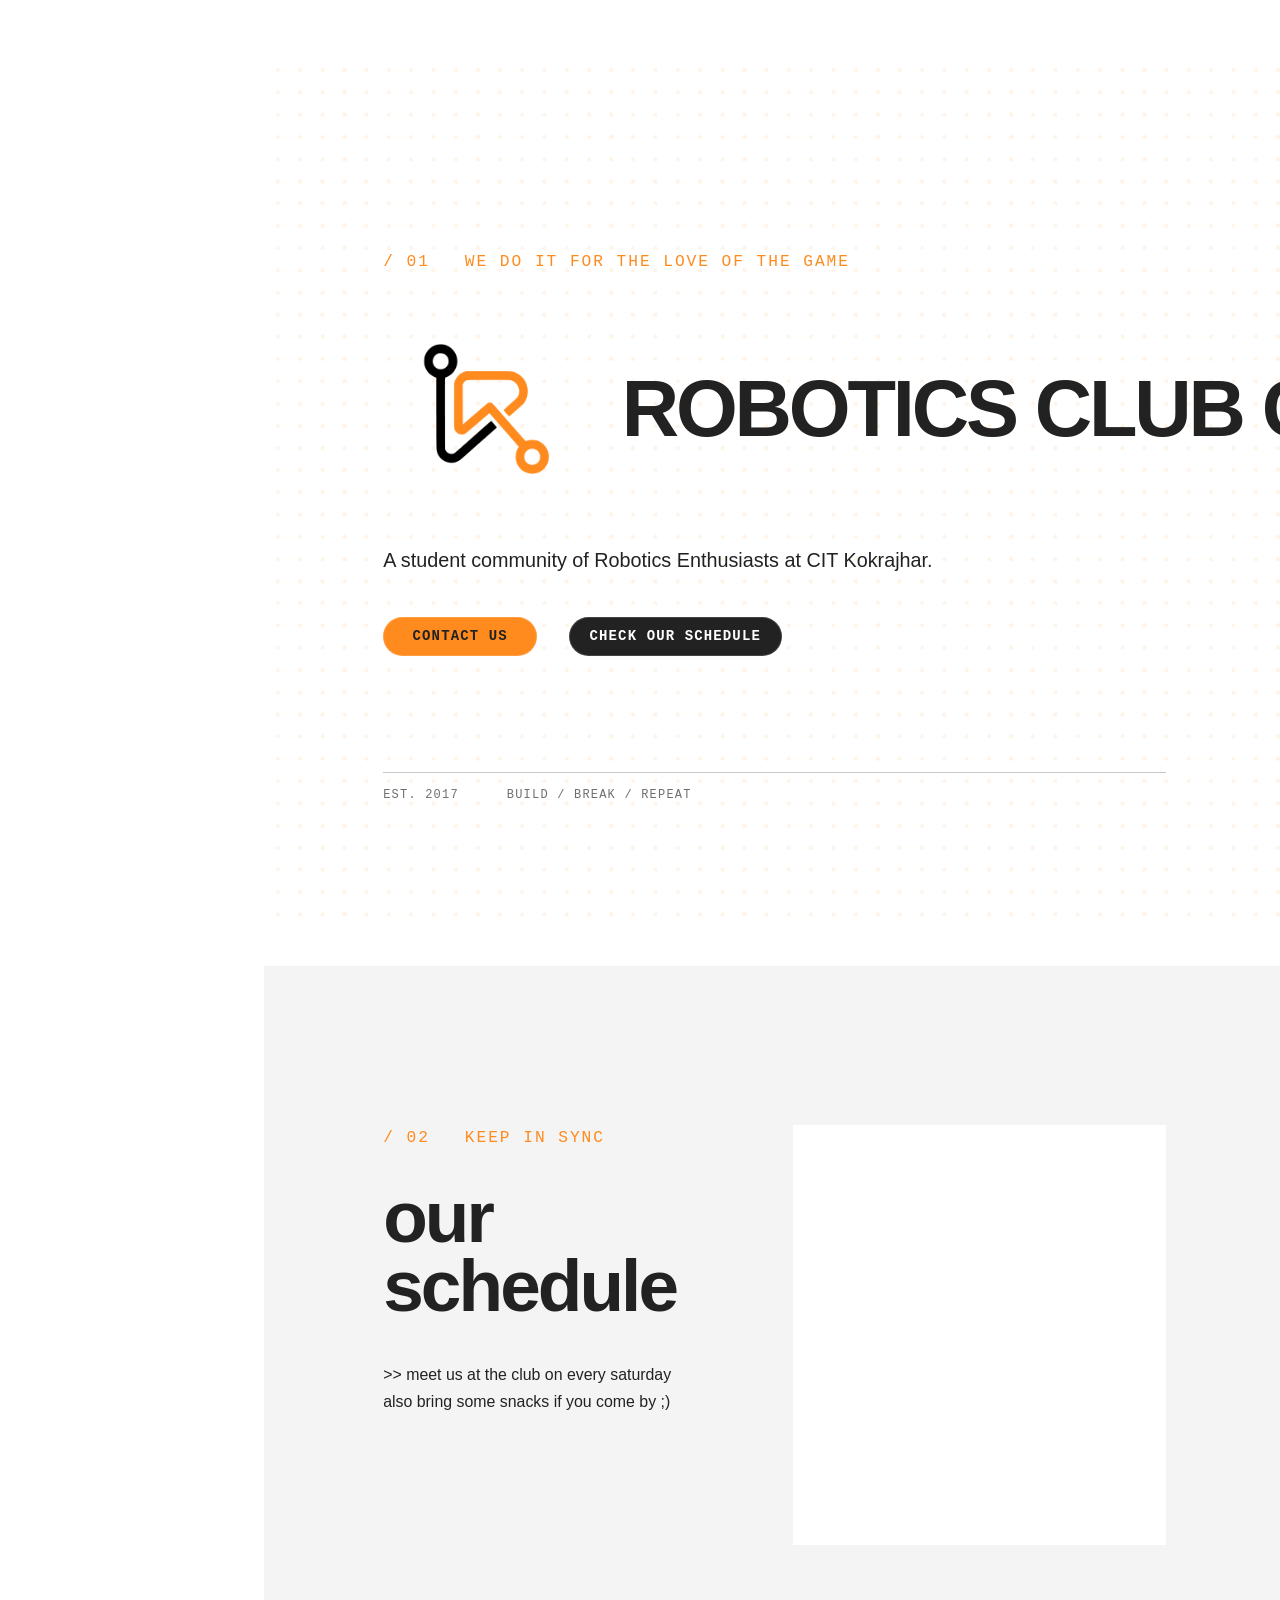
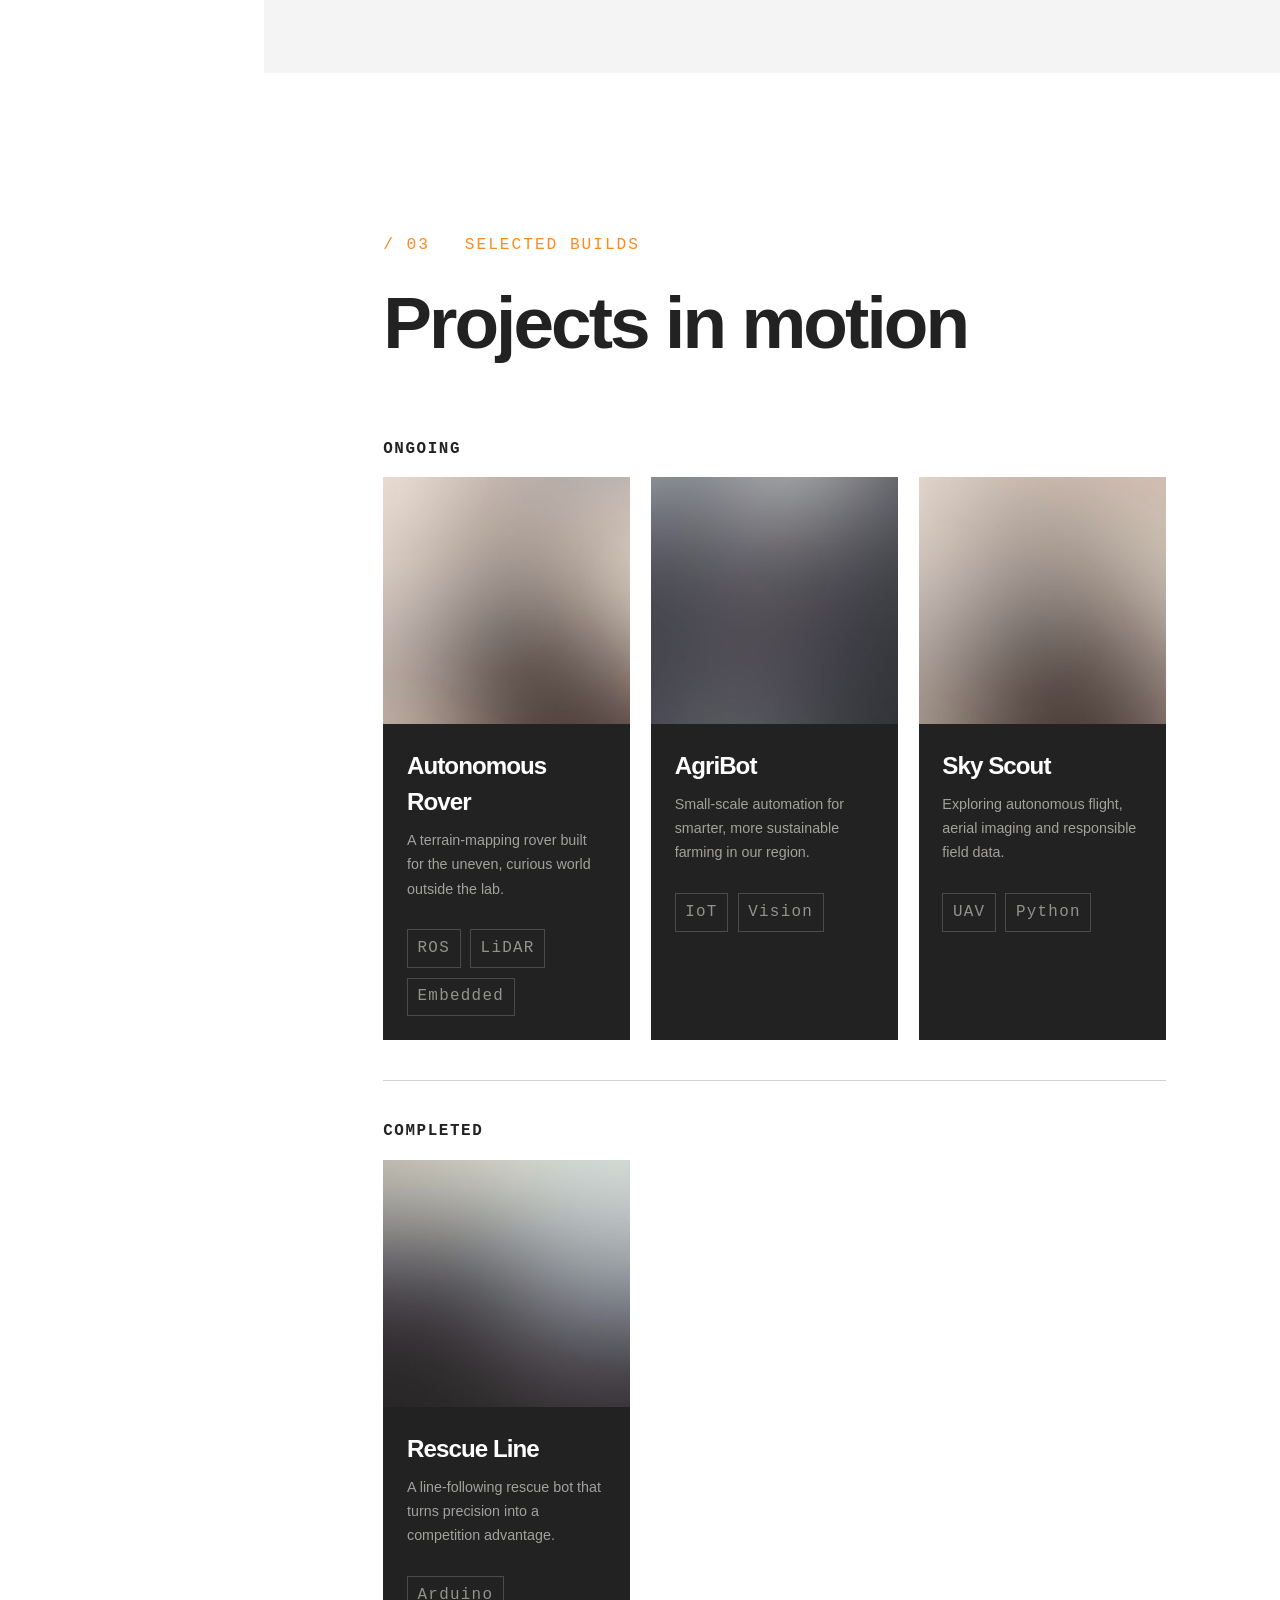
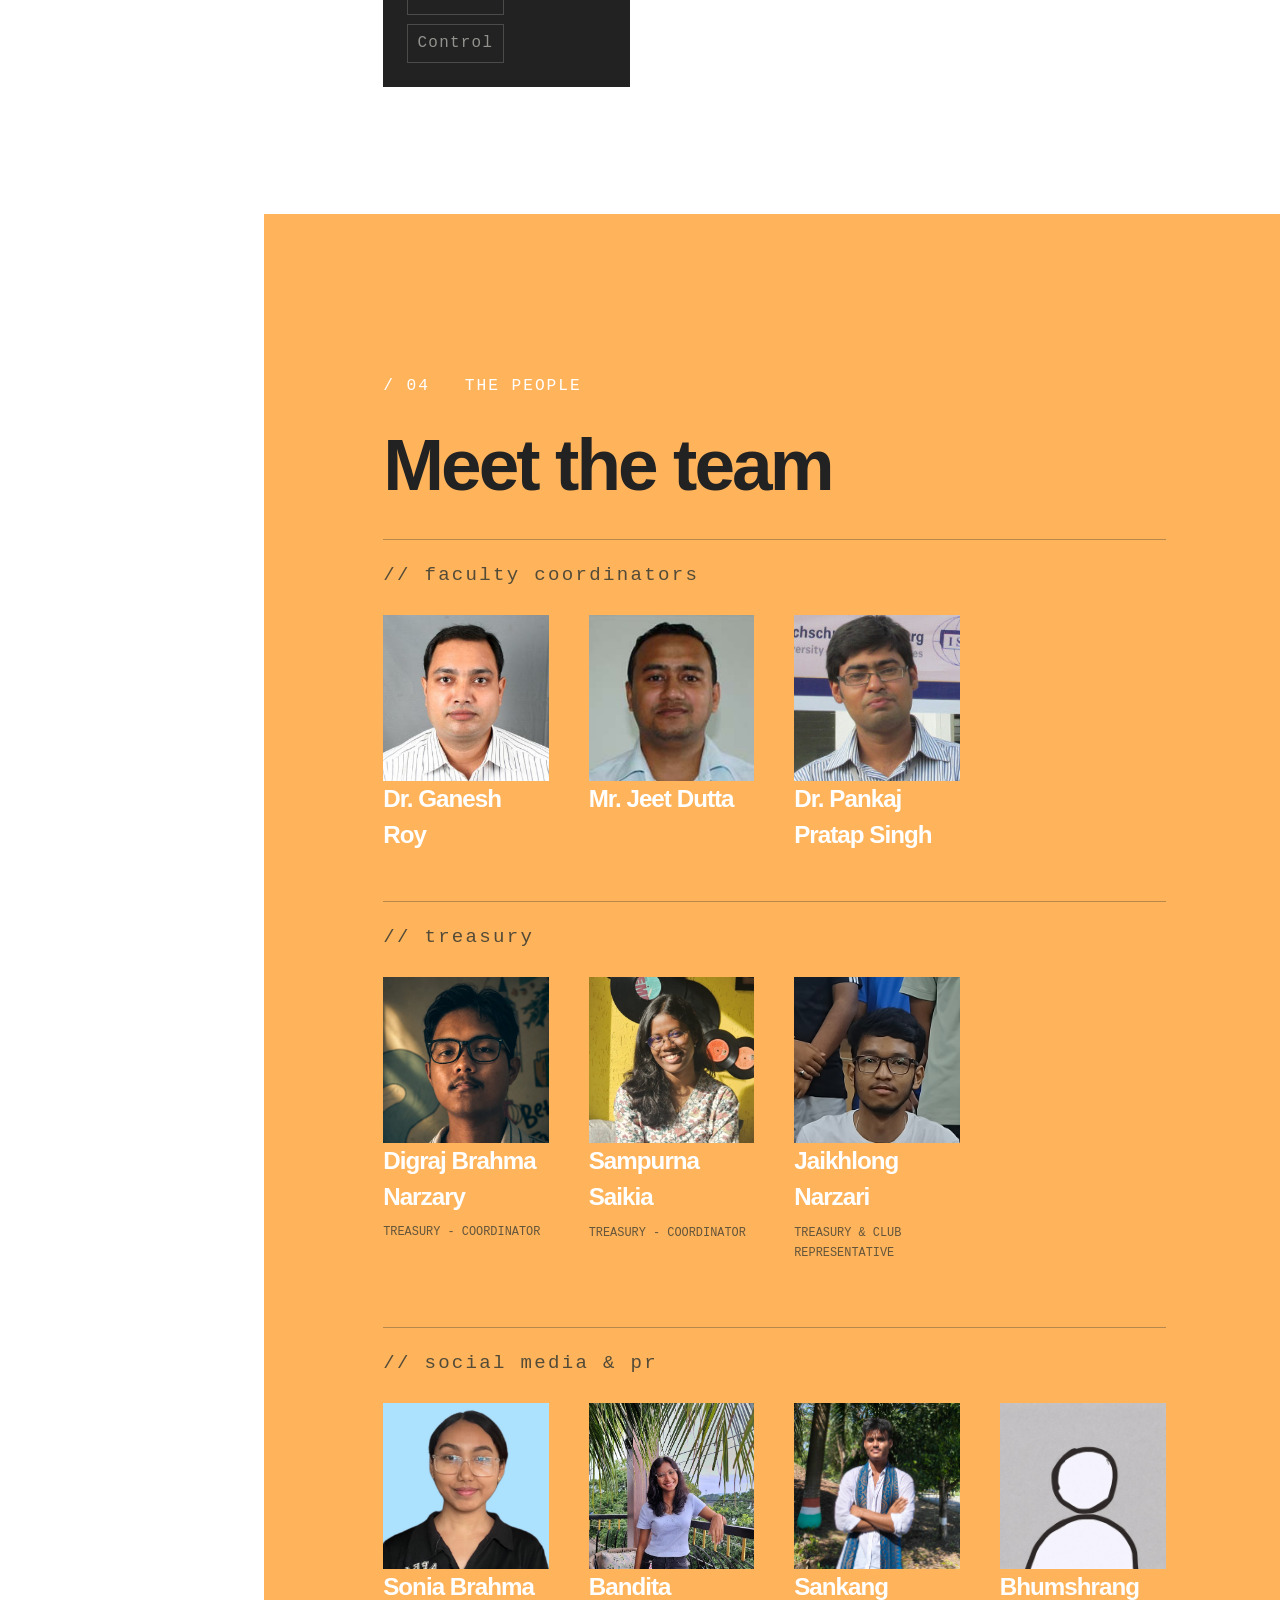
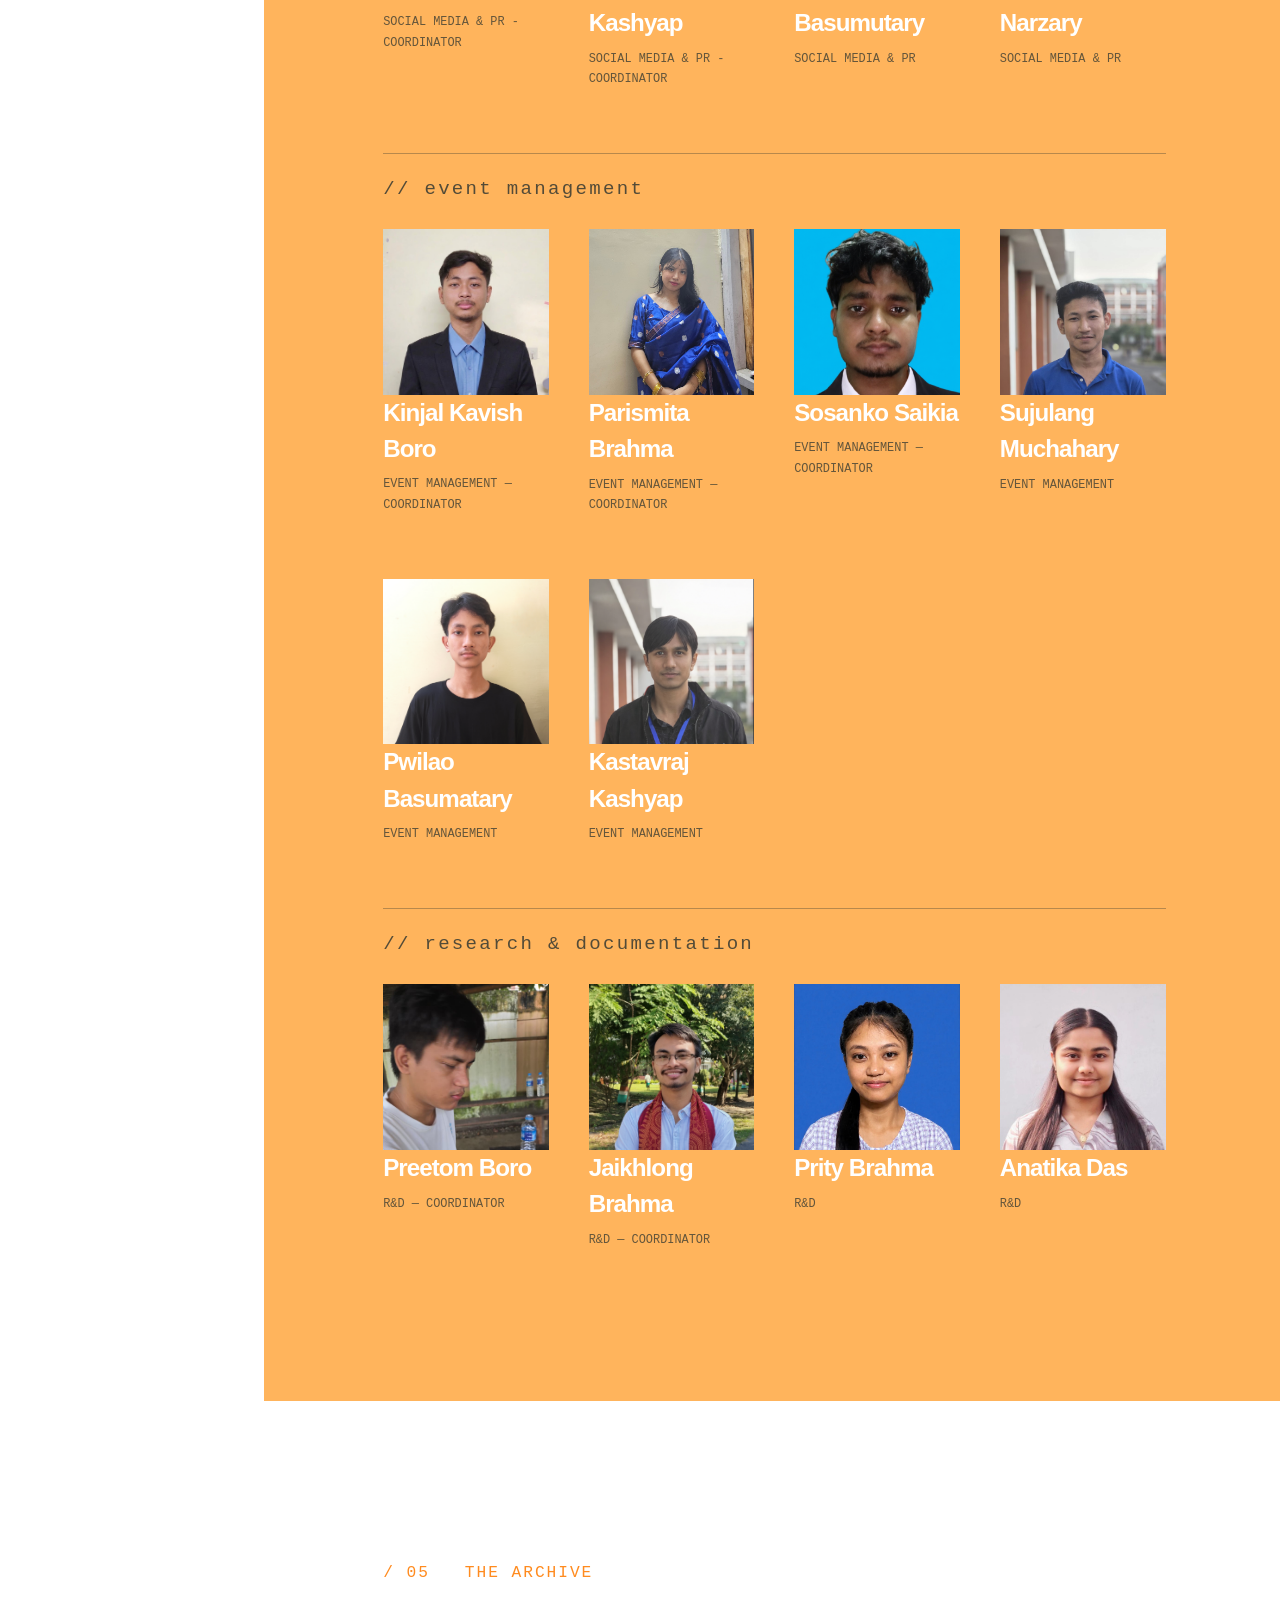
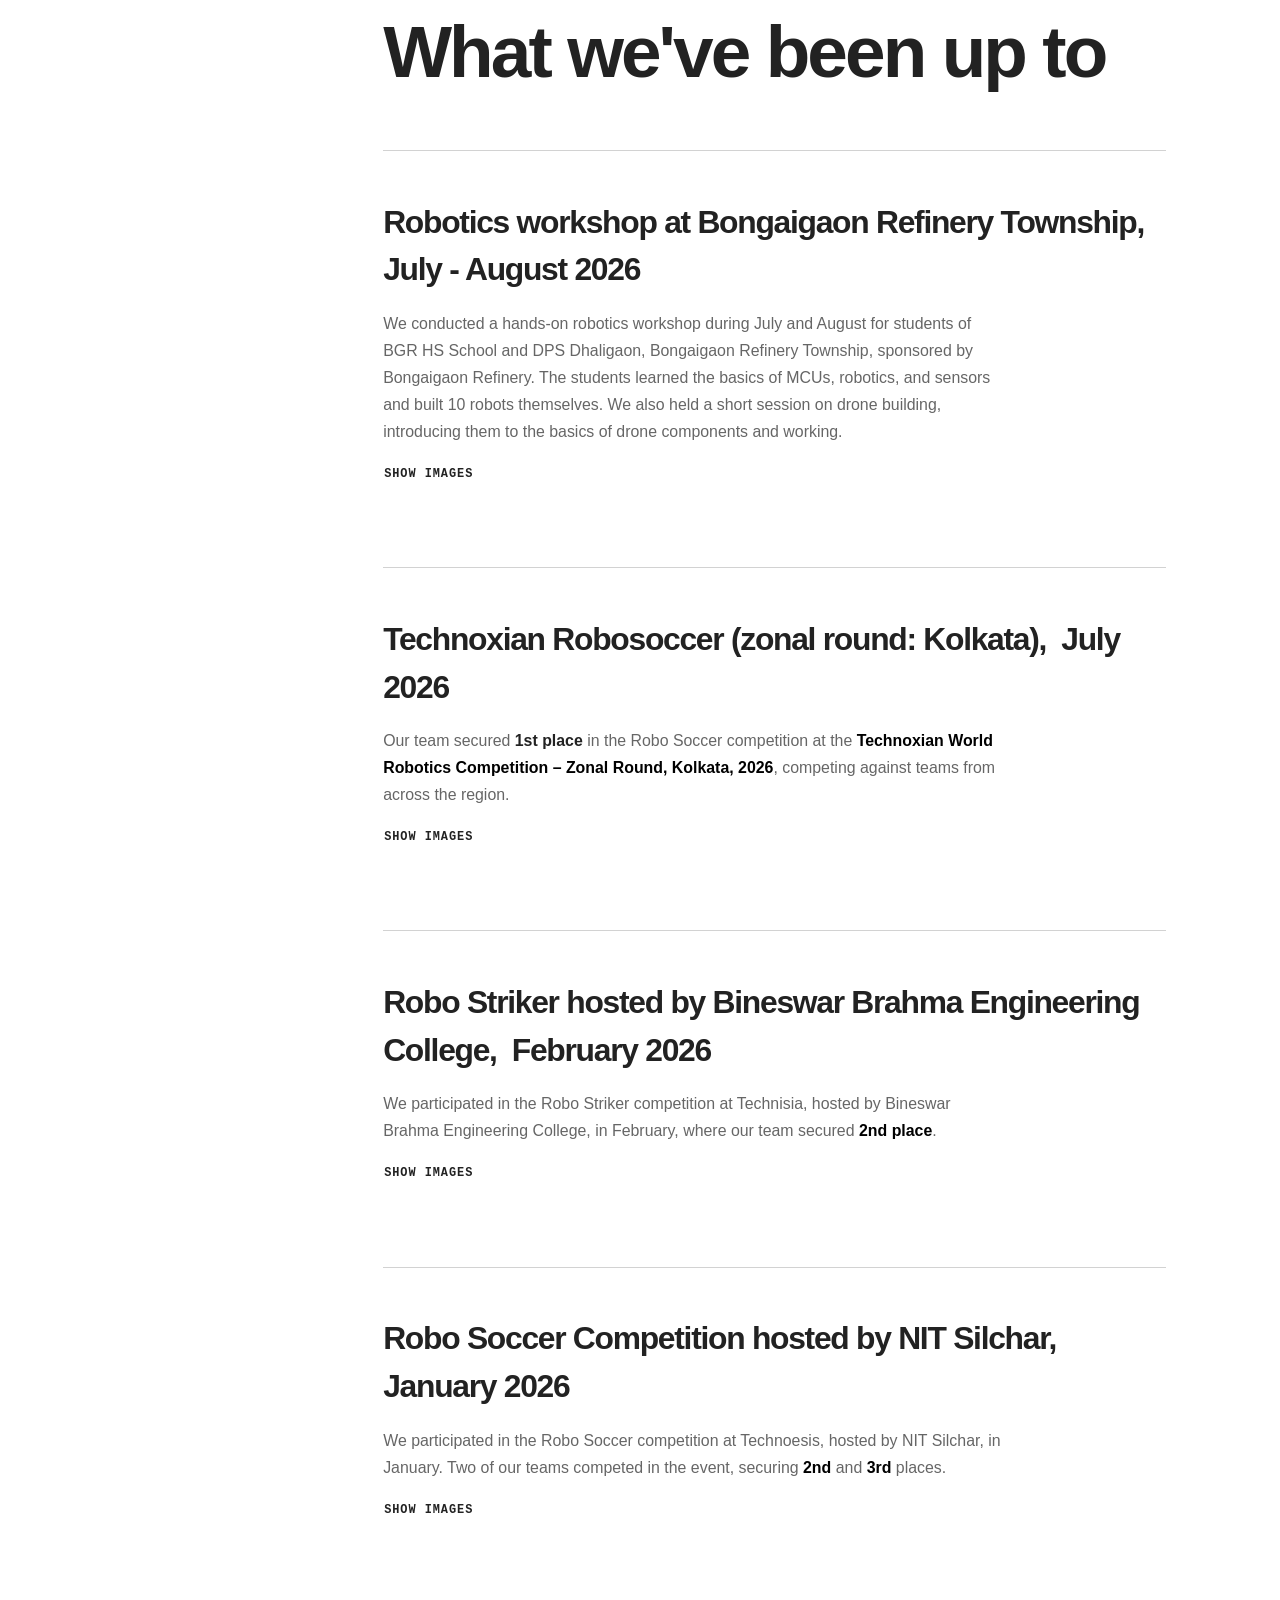
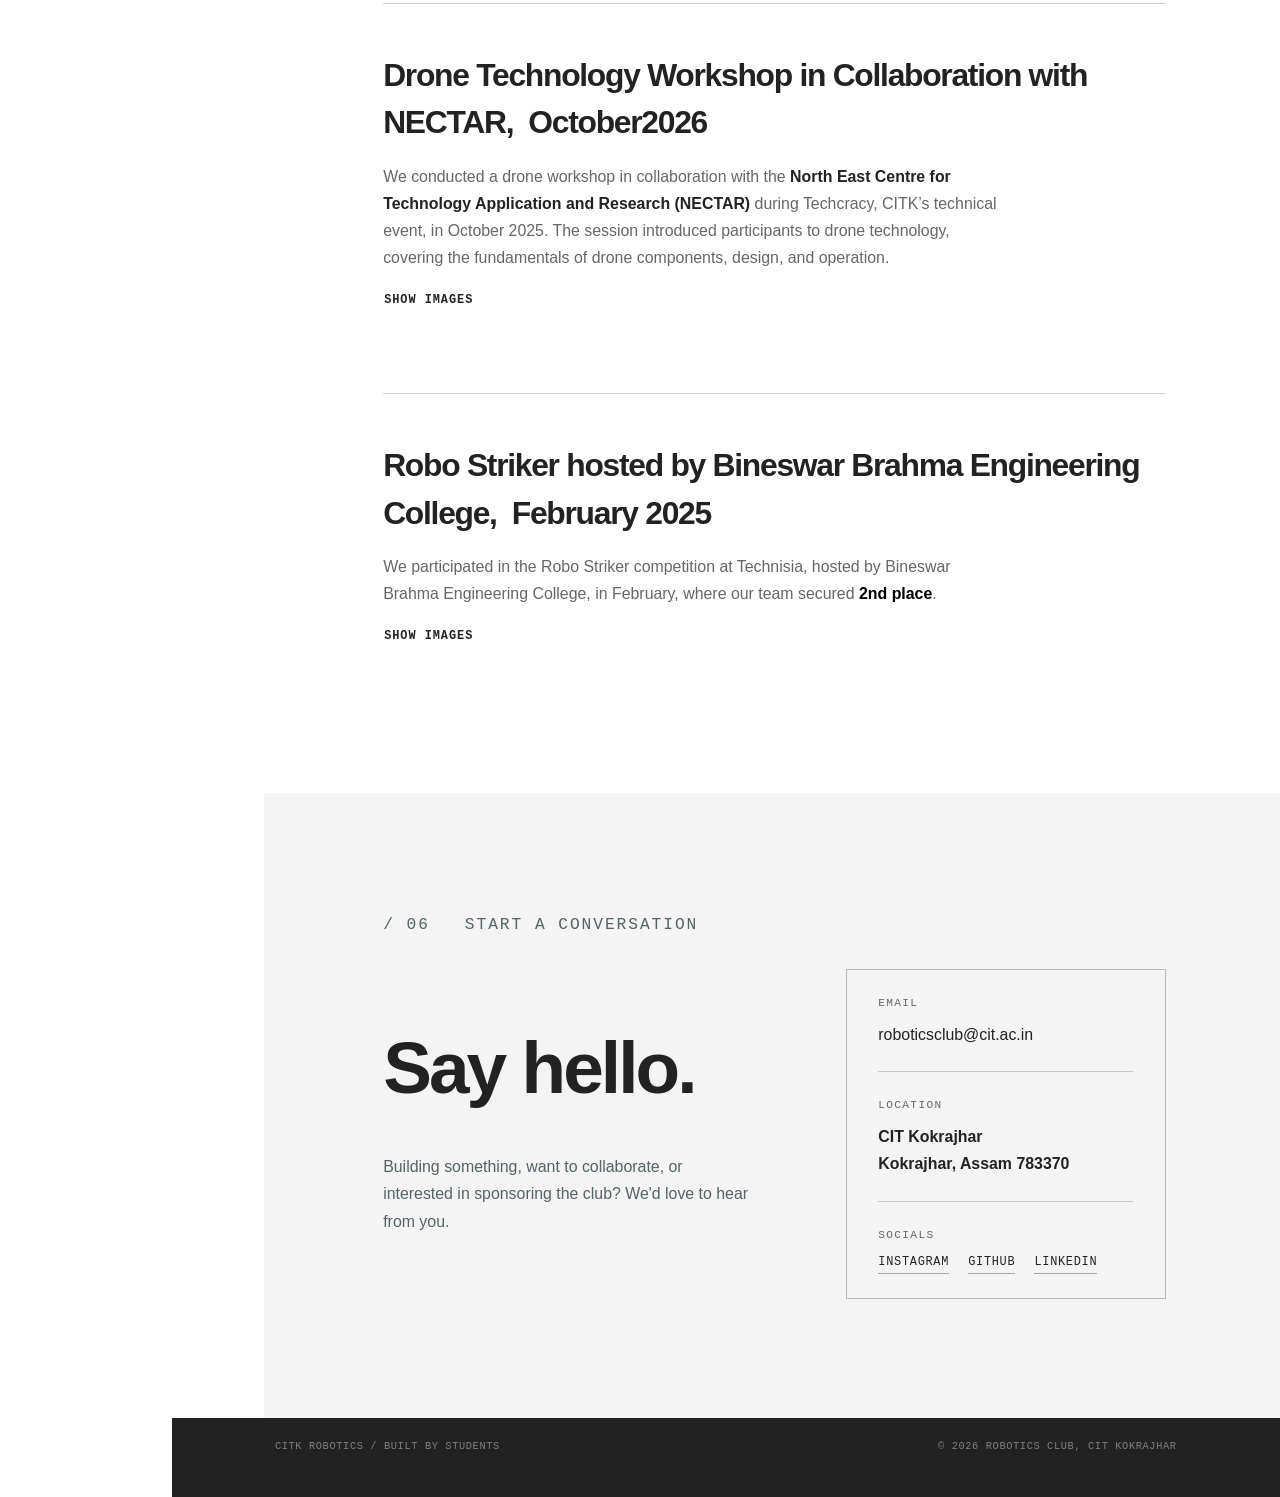
==== index.html @ 14441079 "update: title of event" ====
<!DOCTYPE HTML>
<html lang="en">

<head>
	<title>Robotics Club, CITK</title>
	<meta charset="utf-8" />
	<meta name="viewport" content="width=device-width, initial-scale=1" />
	<meta name="description" content="Robotics Club, CIT Kokrajhar: building, researching and learning together." />
	<link rel="stylesheet" href="assets/css/main.css" />
	<link rel="stylesheet" href="assets/css/gallery.css" />
	<link rel="icon" type="image/png" href="images/ROBOTICS CLUB LOGO.png">
	<noscript>
		<link rel="stylesheet" href="assets/css/noscript.css" />
	</noscript>
</head>

<body class="is-preload">
	<section id="sidebar">
		<div class="inner">
			<div class="brand"><img src="images/HEADER LOGO.png" alt="Robotics Club CITK logo" /></div>
			
        </button>
			<nav aria-label="Main navigation">
				<ul>
					<li><a href="#intro">Home</a></li>
					<li><a href="#projects">Projects</a></li>
					<li><a href="#team">Team</a></li>
					<li><a href="#archive">Archive</a></li>
					<li><a href="#contact">Contact</a></li>
				</ul>
			</nav>
			<!-- <p class="sidebar-note">A student community of robotics enthusiasts<br /><span>at CIT Kokrajhar</span></p> -->
		</div>
	</section>

	<div id="wrapper">
		<section id="intro" class="wrapper fullscreen hero">
			<div class="inner hero-inner">
				<p class="eyebrow">/ 01 &nbsp; we do it for the love of the game</p>
				<div class="hero-brand"><img class="hero-logo" src="images/ROBOTICS CLUB LOGO.png"
						alt="Robotics Club CITK" />
					<h1><span>ROBOTICS CLUB CITK</span></h1>
				</div>
				<p class="hero-copy">A student community of Robotics Enthusiasts at CIT Kokrajhar.</p>
				<ul class="actions">
					<li><a href="#contact" class="button primary scrolly">Contact us</a></li>
					<li><a href="#calendar" class="button secondary scrolly">Check our schedule</a></li>
				</ul>
				<div class="hero-stamp"><span>EST. 2017</span><span>BUILD / BREAK / REPEAT</span></div>
			</div>
		</section>

		<section id="calendar" class="wrapper calendar-section">
			<div class="inner split-panel">
				<div>
					<p class="eyebrow orange">/ 02 &nbsp; keep in sync</p>
					<h2>our schedule<br /></h2>
					<p>>> meet us at the club on every saturday<br>also bring some snacks if you come by ;)</p>
					</p>

				</div>
				<div class="calendar-frame"><iframe title="Robotics Club schedule"
						src="https://calendar.google.com/calendar/embed?height=800&wkst=2&ctz=Asia%2FKolkata&title=robotics%20club%20schedule&mode=MONTH&showTz=0&showCalendars=0&showTitle=0&src=cm9ib3RpY3NjbHViQGNpdC5hYy5pbg&color=%23039be5"
						scrolling="no"></iframe></div>
			</div>
		</section>

		<section id="projects" class="wrapper projects-section">
			<div class="inner">
				<p class="eyebrow">/ 03 &nbsp; selected builds</p>
				<div class="section-heading">
					<h2>Projects in motion</h2>
				</div>
				<h3 class="project-category">Ongoing</h3>
				<div class="project-grid">
					<a class="project-card-link" href="projects/autonomous-rover.html">
						<article class="project-card"><img src="images/pic01.jpg" alt="Robotics project prototype" />
							<div class="project-body">
								<h3>Autonomous Rover</h3>
								<p>A terrain-mapping rover built for the uneven, curious world outside the lab.</p>
								<div class="tags"><span>ROS</span><span>LiDAR</span><span>Embedded</span></div>
							</div>
						</article>
					</a>
					<a class="project-card-link" href="projects/agribot.html">
						<article class="project-card"><img src="images/pic02.jpg"
								alt="Electronics and robotics components" />
							<div class="project-body">
								<h3>AgriBot</h3>
								<p>Small-scale automation for smarter, more sustainable farming in our region.</p>
								<div class="tags"><span>IoT</span><span>Vision</span></div>
							</div>
						</article>
					</a>
					<a class="project-card-link" href="projects/sky-scout.html">
						<article class="project-card"><img src="images/pic04.jpg" alt="Robotics workshop detail" />
							<div class="project-body">
								<h3>Sky Scout</h3>
								<p>Exploring autonomous flight, aerial imaging and responsible field data.</p>
								<div class="tags"><span>UAV</span><span>Python</span></div>
							</div>
						</article>
					</a>
				</div>
				<h3 class="project-category completed-heading">Completed</h3>

				<div id="completed-projects" class="project-grid completed-projects">

					<a class="project-card-link" href="projects/rescue-line.html">
						<article class="project-card">
							<img src="images/pic03.jpg" alt="Student robot build" />

							<div class="project-body">
								<h3>Rescue Line</h3>

								<p>
									A line-following rescue bot that turns precision
									into a competition advantage.
								</p>

								<div class="tags">
									<span>Arduino</span>
									<span>Control</span>
								</div>
							</div>
						</article>
					</a>

				</div>
		</section>

		<section id="team" class="wrapper team-section">
			<div class="inner">
				<p class="eyebrow">/ 04 &nbsp; the people</p>
				<h2>Meet the team</h2>
				<div class="team-groups">
					<div class="team-group">
						<div class="team-group-header"><span>// faculty coordinators</span></div>
						<div class="team-grid">
							<article>
								<img class="team-photo" src="images/team/ganesh.jpg" alt="Dr. Ganesh Roy" />
								<h3>Dr. Ganesh Roy</h3>
							</article>
							<article>
								<img class="team-photo" src="images/team/jeet.jpg" alt="Mr. Jeet Dutta" />
								<h3>Mr. Jeet Dutta</h3>
							</article>
							<article>
								<img class="team-photo" src="images/team/pps.jpg" alt="Dr. Pankaj Pratap Singh" />
								<h3>Dr. Pankaj Pratap Singh</h3>
							</article>
						</div>
					</div>

					<div class="team-group">
						<div class="team-group-header"><span>// treasury</span></div>
						<div class="team-grid">
							<article>
								<img class="team-photo" src="images/team/digraj.jpg" alt="Digraj Brahma Narzary" />
								<h3>Digraj Brahma Narzary</h3>
								<p>Treasury - Coordinator</p>
							</article>
							<article>
								<img class="team-photo" src="images/team/sampurna.jpg" alt="Sampurna Saikia" />
								<h3>Sampurna Saikia</h3>
								<p>Treasury - Coordinator</p>
							</article>
							<article>
								<img class="team-photo" src="images/team/jaikhlong_narzary.jpg"
									alt="Jaikhlong Narzari" />
								<h3>Jaikhlong Narzari</h3>
								<p>Treasury &amp; Club Representative</p>
							</article>
						</div>
					</div>

					<div class="team-group">
						<div class="team-group-header"><span>// social media &amp; pr</span></div>
						<div class="team-grid">
							<article>
								<img class="team-photo" src="images/team/sonia.jpeg" alt="Sonia Brahma" />
								<h3>Sonia Brahma</h3>
								<p>Social Media &amp; PR - Coordinator</p>
							</article>
							<article>
								<img class="team-photo" src="images/team/bandita.jpg" alt="Bandita Kashyap" />
								<h3>Bandita Kashyap</h3>
								<p>Social Media &amp; PR - Coordinator</p>
							</article>
							<article>
								<img class="team-photo" src="images/team/sunkhang.jpg" alt="Sankang Basumutary" />
								<h3>Sankang Basumutary</h3>
								<p>Social Media &amp; PR</p>
							</article>
							<article>
								<img class="team-photo" src="images/shit.jpg" alt="Bhumshrang Narzary" />
								<h3>Bhumshrang Narzary</h3>
								<p>Social Media &amp; PR</p>
							</article>
						</div>
					</div>

					<div class="team-group">
						<div class="team-group-header"><span>// event management</span></div>
						<div class="team-grid">
							<article>
								<img class="team-photo" src="images/team/kinjal.jpeg" alt="Kinjal Kavis Boro" />
								<h3>Kinjal Kavish Boro</h3>
								<p>Event Management — Coordinator</p>
							</article>
							<article>
								<img class="team-photo" src="images/team/paris.jpg" alt="Parismita Brahma" />
								<h3>Parismita Brahma</h3>
								<p>Event Management — Coordinator</p>
							</article>
							<article>
								<img class="team-photo" src="images/team/sosanko.png" alt="Sosanko Saikia" />
								<h3>Sosanko Saikia</h3>
								<p>Event Management — Coordinator</p>
							</article>
							<article>
								<img class="team-photo" src="images/team/sujulang.jpg" alt="Sujulang Muchahary" />
								<h3>Sujulang Muchahary</h3>
								<p>Event Management</p>
							</article>
							<article>
								<img class="team-photo" src="images/team/pwilao.jpg" alt="Pwilao Basumatary" />
								<h3>Pwilao Basumatary</h3>
								<p>Event Management</p>
							</article>
							<article>
								<img class="team-photo" src="images/team/kaustav.png" alt="Kastavraj Kashyap" />
								<h3>Kastavraj Kashyap</h3>
								<p>Event Management</p>
							</article>
						</div>
					</div>

					<div class="team-group">
						<div class="team-group-header"><span>// research &amp; documentation</span></div>
						<div class="team-grid">
							<article>
								<img class="team-photo" src="images/team/preetom.jpg" alt="Preetom Boro" />
								<h3>Preetom Boro</h3>
								<p>R&amp;D — Coordinator</p>
							</article>
							<article>
								<img class="team-photo" src="images/team/jaiklong_brahma.jpg" alt="Jaikhlong Brahma" />
								<h3>Jaikhlong Brahma</h3>
								<p>R&amp;D — Coordinator</p>
							</article>
							<article>
								<img class="team-photo" src="images/team/prity.jpeg" alt="Prity Brahma" />
								<h3>Prity Brahma</h3>
								<p>R&amp;D</p>
							</article>
							<article>
								<img class="team-photo" src="images/team/anatika_das.jpg" alt="Anatika Das" />
								<h3>Anatika Das</h3>
								<p>R&amp;D</p>
							</article>
						</div>
					</div>
				</div>
			</div>
		</section>

		<section id="archive" class="wrapper archive-section">
			<div class="inner">
				<p class="eyebrow">/ 05 &nbsp; the archive</p>
				<h2>What we've been up to</h2>
				<div class="archive-events" aria-label="Archive events">
					<article class="archive-event">
						<h3>Robotics workshop at Bongaigaon Refinery Township,&nbsp; July - August 2026</h3>
						<p>We conducted a hands-on robotics workshop during July and August for students of BGR HS School and DPS Dhaligaon, Bongaigaon Refinery Township, sponsored by Bongaigaon Refinery. The students learned the basics of MCUs, robotics, and sensors and built 10 robots themselves. We also held a short session on drone building, introducing them to the basics of drone components and working.
						</p>
						<button class="archive-toggle" type="button" aria-expanded="false">show images</button>
						<div class="archive-images" hidden>
							<img src="gallery/BRPL_workshop/01.jpg" alt="Robotics Workshop" loading="lazy" />
							<img src="gallery/BRPL_workshop/02.jpg" alt="Robotics Workshop" loading="lazy" />
							<img src="gallery/BRPL_workshop/03.jpg" alt="Robotics Workshop" loading="lazy" />
							<img src="gallery/BRPL_workshop/04.jpg" alt="Robotics Workshop" loading="lazy" />
							<img src="gallery/BRPL_workshop/05.jpg" alt="Robotics Workshop" loading="lazy" />
							<img src="gallery/BRPL_workshop/06.jpg" alt="Robotics Workshop" loading="lazy" />
							<img src="gallery/BRPL_workshop/07.jpg" alt="Robotics Workshop" loading="lazy" />
							<img src="gallery/BRPL_workshop/08.jpg" alt="Robotics Workshop" loading="lazy" />
						</div>
					</article>
					<article class="archive-event">
						<h3>Technoxian Robosoccer (zonal round: Kolkata),&nbsp; July 2026</h3>
						<p><p>Our team secured <strong>1st place</strong> in the Robo Soccer competition at the <strong style="color: black;">Technoxian World Robotics Competition – Zonal Round, Kolkata, 2026</strong>, competing against teams from across the region.</p>
						</p>
						<button class="archive-toggle" type="button" aria-expanded="false">show images</button>
						<div class="archive-images" hidden>
							<img src="gallery/Technoxian/01.jpg" alt="Robotics Workshop" loading="lazy" />
							<img src="gallery/Technoxian/02.jpg" alt="Robotics Workshop" loading="lazy" />
							<img src="gallery/Technoxian/03.jpg" alt="Robotics Workshop" loading="lazy" />
							<img src="gallery/Technoxian/04.jpg" alt="Robotics Workshop" loading="lazy" />
							<img src="gallery/Technoxian/05.jpg" alt="Robotics Workshop" loading="lazy" />
							<img src="gallery/Technoxian/06.jpg" alt="Robotics Workshop" loading="lazy" />
							
						</div>
					</article>
					<article class="archive-event">
						<h3>Robo Striker hosted by Bineswar Brahma Engineering College,&nbsp; February 2026</h3>
<p>We participated in the Robo Striker competition at Technisia, hosted by Bineswar Brahma Engineering College, in February, where our team secured <strong style="color: black;">2nd place</strong>.</p>						<button class="archive-toggle" type="button" aria-expanded="false">show images</button>
						<div class="archive-images" hidden>
							<img src="gallery/Robosoccer_bbec_2026/01.jpg" alt="Robo Soccer Competition" loading="lazy" />
							<img src="gallery/Robosoccer_bbec_2026/02.jpg" alt="Robo Soccer Competition" loading="lazy" />
							<img src="gallery/Robosoccer_bbec_2026/03.jpg" alt="Robo Soccer Competition" loading="lazy" />
							<img src="gallery/Robosoccer_bbec_2026/04.jpg" alt="Robo Soccer Competition" loading="lazy" />
							<img src="gallery/Robosoccer_bbec_2026/05.jpg" alt="Robo Soccer Competition" loading="lazy" />
							<!-- <img src="gallery/Robosoccer_bbec_2026/06.jpg" alt="Robo Soccer Competition" loading="lazy" /> -->
							
						</div>
					</article>
					<article class="archive-event">
						<h3>Robo Soccer Competition hosted by NIT Silchar,&nbsp; January 2026</h3>
						<p>We participated in the Robo Soccer competition at Technoesis, hosted by NIT Silchar, in January. Two of our teams competed in the event, securing <strong style="color: black;">2nd</strong> and <strong style="color: black;">3rd</strong> places.</p>
						<button class="archive-toggle" type="button" aria-expanded="false">show images</button>
						<div class="archive-images" hidden>
							<img src="gallery/Robotron_robosoccer_nit_silchar/01.jpg" alt="Robo Soccer Competition" loading="lazy" />
							<img src="gallery/Robotron_robosoccer_nit_silchar/02.jpg" alt="Robo Soccer Competition" loading="lazy" />
							<img src="gallery/Robotron_robosoccer_nit_silchar/03.jpg" alt="Robo Soccer Competition" loading="lazy" />
							<img src="gallery/Robotron_robosoccer_nit_silchar/04.jpg" alt="Robo Soccer Competition" loading="lazy" />
							<img src="gallery/Robotron_robosoccer_nit_silchar/05.jpg" alt="Robo Soccer Competition" loading="lazy" />
							<img src="gallery/Robotron_robosoccer_nit_silchar/06.jpg" alt="Robo Soccer Competition" loading="lazy" />
							<img src="gallery/Robotron_robosoccer_nit_silchar/07.jpg" alt="Robo Soccer Competition" loading="lazy" />
							<img src="gallery/Robotron_robosoccer_nit_silchar/08.jpg" alt="Robo Soccer Competition" loading="lazy" />
							<img src="gallery/Robotron_robosoccer_nit_silchar/09.jpg" alt="Robo Soccer Competition" loading="lazy" />
						</div>
					</article>
					<article class="archive-event">
						<h3>Drone Technology Workshop in Collaboration with NECTAR,&nbsp; October2026</h3>
						<p>We conducted a drone workshop in collaboration with the <strong> North East Centre for Technology Application and
							Research (NECTAR)</strong> during Techcracy, CITK’s technical event, in October 2025. The session introduced
							participants to drone technology, covering the fundamentals of drone components, design, and operation.
						</p> <button class="archive-toggle" type="button" aria-expanded="false">show images</button>
						<div class="archive-images" hidden>
							<img src="gallery/Nectar_drone_workshop/01.jpg" alt="Robo Soccer Competition" loading="lazy" />
							<img src="gallery/Nectar_drone_workshop/02.jpg" alt="Robo Soccer Competition" loading="lazy" />
							<img src="gallery/Nectar_drone_workshop/03.jpg" alt="Robo Soccer Competition" loading="lazy" />
							<img src="gallery/Nectar_drone_workshop/04.jpg" alt="Robo Soccer Competition" loading="lazy" />
							<img src="gallery/Nectar_drone_workshop/05.jpg" alt="Robo Soccer Competition" loading="lazy" />
							<!-- <img src="gallery/Robosoccer_bbec_2025/06.jpg" alt="Robo Soccer Competition" loading="lazy" /> -->
					
						</div>
					</article>
					<article class="archive-event">
						<h3>Robo Striker hosted by Bineswar Brahma Engineering College,&nbsp; February 2025</h3>
						<p>We participated in the Robo Striker competition at Technisia, hosted by Bineswar Brahma Engineering College, in
							February, where our team secured <strong style="color: black;">2nd place</strong>.</p> <button
							class="archive-toggle" type="button" aria-expanded="false">show images</button>
						<div class="archive-images" hidden>
							<img src="gallery/Robosoccer_bbec_2025/01.jpg" alt="Robo Soccer Competition" loading="lazy" />
							<img src="gallery/Robosoccer_bbec_2025/02.jpg" alt="Robo Soccer Competition" loading="lazy" />
							<img src="gallery/Robosoccer_bbec_2025/03.jpg" alt="Robo Soccer Competition" loading="lazy" />
							<img src="gallery/Robosoccer_bbec_2025/04.jpg" alt="Robo Soccer Competition" loading="lazy" />
							<img src="gallery/Robosoccer_bbec_2025/05.jpg" alt="Robo Soccer Competition" loading="lazy" />
							<!-- <img src="gallery/Robosoccer_bbec_2025/06.jpg" alt="Robo Soccer Competition" loading="lazy" /> -->
					
						</div>
					</article>
					
				</div>
			</div>
		</section>

		<section id="contact" class="wrapper contact-section">
			<div class="inner">
				<p class="eyebrow">/ 06 &nbsp; start a conversation</p>

				<div class="contact-layout">
					<div class="contact-copy">
						<h2>Say hello.</h2>
						<p>
							Building something, want to collaborate, or interested in
							sponsoring the club? We'd love to hear from you.
						</p>
					</div>

					<aside class="contact-aside">
						<div class="contact-detail">
							<span>Email</span>
							<a href="mailto:roboticsclub@cit.ac.in">roboticsclub@cit.ac.in</a>
						</div>

						<div class="contact-detail">
							<span>Location</span>
							<strong>
								CIT Kokrajhar<br />
								Kokrajhar, Assam 783370
							</strong>
						</div>

						<div class="contact-detail">
							<span>Socials</span>
							<div class="social-links">
								<a href="https://www.instagram.com/roboticsclubcitk/">Instagram</a>
								<a href="#">GitHub</a>
								<a href="#">LinkedIn</a>
							</div>
						</div>
					</aside>
				</div>
			</div>
		</section>
	</div>
	<footer id="footer" class="wrapper">
		<div class="inner">
			<p>CITK ROBOTICS / built by students</p>
			<p>&copy; 2026 Robotics Club, CIT Kokrajhar</p>
		</div>
	</footer>
	<script src="assets/js/jquery.min.js"></script>
	<script src="assets/js/jquery.scrollex.min.js"></script>
	<script src="assets/js/jquery.scrolly.min.js"></script>
	<script src="assets/js/browser.min.js"></script>
	<script src="assets/js/breakpoints.min.js"></script>
	<script src="assets/js/util.js"></script>
	<script src="assets/js/main.js"></script>
	<script src="assets/js/gallery.js"></script>

</body>

</html>
---- assets/css/main.css ----
@import url(fontawesome-all.min.css);

/*
	Hyperspace by HTML5 UP
	html5up.net | @ajlkn
	Free for personal and commercial use under the CCA 3.0 license (html5up.net/license)
*/

html,
body,
div,
span,
applet,
object,
iframe,
h1,
h2,
h3,
h4,
h5,
h6,
p,
blockquote,
pre,
a,
abbr,
acronym,
address,
big,
cite,
code,
del,
dfn,
em,
img,
ins,
kbd,
q,
s,
samp,
small,
strike,
strong,
sub,
sup,
tt,
var,
b,
u,
i,
center,
dl,
dt,
dd,
ol,
ul,
li,
fieldset,
form,
label,
legend,
table,
caption,
tbody,
tfoot,
thead,
tr,
th,
td,
article,
aside,
canvas,
details,
embed,
figure,
figcaption,
footer,
header,
hgroup,
menu,
nav,
output,
ruby,
section,
summary,
time,
mark,
audio,
video {
	margin: 0;
	padding: 0;
	border: 0;
	font-size: 100%;
	font: inherit;
	vertical-align: baseline;
}

article,
aside,
details,
figcaption,
figure,
footer,
header,
hgroup,
menu,
nav,
section {
	display: block;
}

body {
	line-height: 1;
}

ol,
ul {
	list-style: none;
}

blockquote,
q {
	quotes: none;
}

blockquote:before,
blockquote:after,
q:before,
q:after {
	content: '';
	content: none;
}

table {
	border-collapse: collapse;
	border-spacing: 0;
}

body {
	-webkit-text-size-adjust: none;
}

mark {
	background-color: transparent;
	color: inherit;
}

input::-moz-focus-inner {
	border: 0;
	padding: 0;
}

input,
select,
textarea {
	-moz-appearance: none;
	-webkit-appearance: none;
	-ms-appearance: none;
	appearance: none;
}

/* Basic */

@-ms-viewport {
	width: device-width;
}

body {
	-ms-overflow-style: scrollbar;
}

@media screen and (max-width: 480px) {

	html,
	body {
		min-width: 320px;
	}

}

html {
	box-sizing: border-box;
}

*,
*:before,
*:after {
	box-sizing: inherit;
}

body {
	background: #312450;
}

body.is-preload *,
body.is-preload *:before,
body.is-preload *:after {
	-moz-animation: none !important;
	-webkit-animation: none !important;
	-ms-animation: none !important;
	animation: none !important;
	-moz-transition: none !important;
	-webkit-transition: none !important;
	-ms-transition: none !important;
	transition: none !important;
}

/* Type */

body,
input,
select,
textarea {
	color: rgba(255, 255, 255, 0.55);
	font-family: Arial, Helvetica, sans-serif;
	font-size: 16.5pt;
	font-weight: normal;
	line-height: 1.75;
}

@media screen and (max-width: 1680px) {

	body,
	input,
	select,
	textarea {
		font-size: 13pt;
	}

}

@media screen and (max-width: 1280px) {

	body,
	input,
	select,
	textarea {
		font-size: 12pt;
	}

}

@media screen and (max-width: 360px) {

	body,
	input,
	select,
	textarea {
		font-size: 11pt;
	}

}

a {
	-moz-transition: color 0.2s ease, border-bottom-color 0.2s ease;
	-webkit-transition: color 0.2s ease, border-bottom-color 0.2s ease;
	-ms-transition: color 0.2s ease, border-bottom-color 0.2s ease;
	transition: color 0.2s ease, border-bottom-color 0.2s ease;
	border-bottom: dotted 1px rgba(255, 255, 255, 0.35);
	color: inherit;
	text-decoration: none;
}

a:hover {
	border-bottom-color: transparent;
	color: #ffffff;
}

strong,
b {
	color: #ffffff;
	font-weight: bold;
}

em,
i {
	font-style: italic;
}

p {
	margin: 0 0 2em 0;
}

h1,
h2,
h3,
h4,
h5,
h6 {
	color: #ffffff;
	font-weight: bold;
	line-height: 1.5;
	margin: 0 0 0.5em 0;
}

h1 a,
h2 a,
h3 a,
h4 a,
h5 a,
h6 a {
	color: inherit;
	text-decoration: none;
}

h1 {
	font-size: 2.75em;
}

h1.major {
	margin: 0 0 1.3em 0;
	position: relative;
	padding-bottom: 0.35em;
}

h1.major:after {
	background-image: -moz-linear-gradient(to right, #5e42a6, #b74e91);
	background-image: -webkit-linear-gradient(to right, #5e42a6, #b74e91);
	background-image: -ms-linear-gradient(to right, #5e42a6, #b74e91);
	background-image: linear-gradient(to right, #5e42a6, #b74e91);
	-moz-transition: max-width 0.2s ease;
	-webkit-transition: max-width 0.2s ease;
	-ms-transition: max-width 0.2s ease;
	transition: max-width 0.2s ease;
	border-radius: 0.2em;
	bottom: 0;
	content: '';
	height: 0.05em;
	position: absolute;
	right: 0;
	width: 100%;
}

h2 {
	font-size: 1.75em;
}

h3 {
	font-size: 1.1em;
}

h4 {
	font-size: 1em;
}

h5 {
	font-size: 0.8em;
}

h6 {
	font-size: 0.6em;
}

@media screen and (max-width: 736px) {

	h1 {
		font-size: 2em;
	}

	h2 {
		font-size: 1.25em;
	}

	h3 {
		font-size: 1em;
	}

	h4 {
		font-size: 0.8em;
	}

	h5 {
		font-size: 0.6em;
	}

	h6 {
		font-size: 0.6em;
	}

}

sub {
	font-size: 0.8em;
	position: relative;
	top: 0.5em;
}

sup {
	font-size: 0.8em;
	position: relative;
	top: -0.5em;
}

blockquote {
	border-left: solid 4px rgba(255, 255, 255, 0.15);
	font-style: italic;
	margin: 0 0 2em 0;
	padding: 0.5em 0 0.5em 2em;
}

code {
	background: rgba(255, 255, 255, 0.05);
	border-radius: 0.25em;
	border: solid 1px rgba(255, 255, 255, 0.15);
	font-family: "Courier New", monospace;
	font-size: 0.9em;
	margin: 0 0.25em;
	padding: 0.25em 0.65em;
}

pre {
	-webkit-overflow-scrolling: touch;
	font-family: "Courier New", monospace;
	font-size: 0.9em;
	margin: 0 0 2em 0;
}

pre code {
	display: block;
	line-height: 1.75em;
	padding: 1em 1.5em;
	overflow-x: auto;
}

hr {
	border: 0;
	border-bottom: solid 1px rgba(255, 255, 255, 0.15);
	margin: 2em 0;
}

hr.major {
	margin: 3em 0;
}

.align-left {
	text-align: left;
}

.align-center {
	text-align: center;
}

.align-right {
	text-align: right;
}

/* Row */

.row {
	display: flex;
	flex-wrap: wrap;
	box-sizing: border-box;
	align-items: stretch;
}

.row>* {
	box-sizing: border-box;
}

.row.gtr-uniform>*> :last-child {
	margin-bottom: 0;
}

.row.aln-left {
	justify-content: flex-start;
}

.row.aln-center {
	justify-content: center;
}

.row.aln-right {
	justify-content: flex-end;
}

.row.aln-top {
	align-items: flex-start;
}

.row.aln-middle {
	align-items: center;
}

.row.aln-bottom {
	align-items: flex-end;
}

.row>.imp {
	order: -1;
}

.row>.col-1 {
	width: 8.33333%;
}

.row>.off-1 {
	margin-left: 8.33333%;
}

.row>.col-2 {
	width: 16.66667%;
}

.row>.off-2 {
	margin-left: 16.66667%;
}

.row>.col-3 {
	width: 25%;
}

.row>.off-3 {
	margin-left: 25%;
}

.row>.col-4 {
	width: 33.33333%;
}

.row>.off-4 {
	margin-left: 33.33333%;
}

.row>.col-5 {
	width: 41.66667%;
}

.row>.off-5 {
	margin-left: 41.66667%;
}

.row>.col-6 {
	width: 50%;
}

.row>.off-6 {
	margin-left: 50%;
}

.row>.col-7 {
	width: 58.33333%;
}

.row>.off-7 {
	margin-left: 58.33333%;
}

.row>.col-8 {
	width: 66.66667%;
}

.row>.off-8 {
	margin-left: 66.66667%;
}

.row>.col-9 {
	width: 75%;
}

.row>.off-9 {
	margin-left: 75%;
}

.row>.col-10 {
	width: 83.33333%;
}

.row>.off-10 {
	margin-left: 83.33333%;
}

.row>.col-11 {
	width: 91.66667%;
}

.row>.off-11 {
	margin-left: 91.66667%;
}

.row>.col-12 {
	width: 100%;
}

.row>.off-12 {
	margin-left: 100%;
}

.row.gtr-0 {
	margin-top: 0;
	margin-left: 0em;
}

.row.gtr-0>* {
	padding: 0 0 0 0em;
}

.row.gtr-0.gtr-uniform {
	margin-top: 0em;
}

.row.gtr-0.gtr-uniform>* {
	padding-top: 0em;
}

.row.gtr-25 {
	margin-top: 0;
	margin-left: -0.375em;
}

.row.gtr-25>* {
	padding: 0 0 0 0.375em;
}

.row.gtr-25.gtr-uniform {
	margin-top: -0.375em;
}

.row.gtr-25.gtr-uniform>* {
	padding-top: 0.375em;
}

.row.gtr-50 {
	margin-top: 0;
	margin-left: -0.75em;
}

.row.gtr-50>* {
	padding: 0 0 0 0.75em;
}

.row.gtr-50.gtr-uniform {
	margin-top: -0.75em;
}

.row.gtr-50.gtr-uniform>* {
	padding-top: 0.75em;
}

.row {
	margin-top: 0;
	margin-left: -1.5em;
}

.row>* {
	padding: 0 0 0 1.5em;
}

.row.gtr-uniform {
	margin-top: -1.5em;
}

.row.gtr-uniform>* {
	padding-top: 1.5em;
}

.row.gtr-150 {
	margin-top: 0;
	margin-left: -2.25em;
}

.row.gtr-150>* {
	padding: 0 0 0 2.25em;
}

.row.gtr-150.gtr-uniform {
	margin-top: -2.25em;
}

.row.gtr-150.gtr-uniform>* {
	padding-top: 2.25em;
}

.row.gtr-200 {
	margin-top: 0;
	margin-left: -3em;
}

.row.gtr-200>* {
	padding: 0 0 0 3em;
}

.row.gtr-200.gtr-uniform {
	margin-top: -3em;
}

.row.gtr-200.gtr-uniform>* {
	padding-top: 3em;
}

@media screen and (max-width: 1680px) {

	.row {
		display: flex;
		flex-wrap: wrap;
		box-sizing: border-box;
		align-items: stretch;
	}

	.row>* {
		box-sizing: border-box;
	}

	.row.gtr-uniform>*> :last-child {
		margin-bottom: 0;
	}

	.row.aln-left {
		justify-content: flex-start;
	}

	.row.aln-center {
		justify-content: center;
	}

	.row.aln-right {
		justify-content: flex-end;
	}

	.row.aln-top {
		align-items: flex-start;
	}

	.row.aln-middle {
		align-items: center;
	}

	.row.aln-bottom {
		align-items: flex-end;
	}

	.row>.imp-xlarge {
		order: -1;
	}

	.row>.col-1-xlarge {
		width: 8.33333%;
	}

	.row>.off-1-xlarge {
		margin-left: 8.33333%;
	}

	.row>.col-2-xlarge {
		width: 16.66667%;
	}

	.row>.off-2-xlarge {
		margin-left: 16.66667%;
	}

	.row>.col-3-xlarge {
		width: 25%;
	}

	.row>.off-3-xlarge {
		margin-left: 25%;
	}

	.row>.col-4-xlarge {
		width: 33.33333%;
	}

	.row>.off-4-xlarge {
		margin-left: 33.33333%;
	}

	.row>.col-5-xlarge {
		width: 41.66667%;
	}

	.row>.off-5-xlarge {
		margin-left: 41.66667%;
	}

	.row>.col-6-xlarge {
		width: 50%;
	}

	.row>.off-6-xlarge {
		margin-left: 50%;
	}

	.row>.col-7-xlarge {
		width: 58.33333%;
	}

	.row>.off-7-xlarge {
		margin-left: 58.33333%;
	}

	.row>.col-8-xlarge {
		width: 66.66667%;
	}

	.row>.off-8-xlarge {
		margin-left: 66.66667%;
	}

	.row>.col-9-xlarge {
		width: 75%;
	}

	.row>.off-9-xlarge {
		margin-left: 75%;
	}

	.row>.col-10-xlarge {
		width: 83.33333%;
	}

	.row>.off-10-xlarge {
		margin-left: 83.33333%;
	}

	.row>.col-11-xlarge {
		width: 91.66667%;
	}

	.row>.off-11-xlarge {
		margin-left: 91.66667%;
	}

	.row>.col-12-xlarge {
		width: 100%;
	}

	.row>.off-12-xlarge {
		margin-left: 100%;
	}

	.row.gtr-0 {
		margin-top: 0;
		margin-left: 0em;
	}

	.row.gtr-0>* {
		padding: 0 0 0 0em;
	}

	.row.gtr-0.gtr-uniform {
		margin-top: 0em;
	}

	.row.gtr-0.gtr-uniform>* {
		padding-top: 0em;
	}

	.row.gtr-25 {
		margin-top: 0;
		margin-left: -0.375em;
	}

	.row.gtr-25>* {
		padding: 0 0 0 0.375em;
	}

	.row.gtr-25.gtr-uniform {
		margin-top: -0.375em;
	}

	.row.gtr-25.gtr-uniform>* {
		padding-top: 0.375em;
	}

	.row.gtr-50 {
		margin-top: 0;
		margin-left: -0.75em;
	}

	.row.gtr-50>* {
		padding: 0 0 0 0.75em;
	}

	.row.gtr-50.gtr-uniform {
		margin-top: -0.75em;
	}

	.row.gtr-50.gtr-uniform>* {
		padding-top: 0.75em;
	}

	.row {
		margin-top: 0;
		margin-left: -1.5em;
	}

	.row>* {
		padding: 0 0 0 1.5em;
	}

	.row.gtr-uniform {
		margin-top: -1.5em;
	}

	.row.gtr-uniform>* {
		padding-top: 1.5em;
	}

	.row.gtr-150 {
		margin-top: 0;
		margin-left: -2.25em;
	}

	.row.gtr-150>* {
		padding: 0 0 0 2.25em;
	}

	.row.gtr-150.gtr-uniform {
		margin-top: -2.25em;
	}

	.row.gtr-150.gtr-uniform>* {
		padding-top: 2.25em;
	}

	.row.gtr-200 {
		margin-top: 0;
		margin-left: -3em;
	}

	.row.gtr-200>* {
		padding: 0 0 0 3em;
	}

	.row.gtr-200.gtr-uniform {
		margin-top: -3em;
	}

	.row.gtr-200.gtr-uniform>* {
		padding-top: 3em;
	}

}

@media screen and (max-width: 1280px) {

	.row {
		display: flex;
		flex-wrap: wrap;
		box-sizing: border-box;
		align-items: stretch;
	}

	.row>* {
		box-sizing: border-box;
	}

	.row.gtr-uniform>*> :last-child {
		margin-bottom: 0;
	}

	.row.aln-left {
		justify-content: flex-start;
	}

	.row.aln-center {
		justify-content: center;
	}

	.row.aln-right {
		justify-content: flex-end;
	}

	.row.aln-top {
		align-items: flex-start;
	}

	.row.aln-middle {
		align-items: center;
	}

	.row.aln-bottom {
		align-items: flex-end;
	}

	.row>.imp-large {
		order: -1;
	}

	.row>.col-1-large {
		width: 8.33333%;
	}

	.row>.off-1-large {
		margin-left: 8.33333%;
	}

	.row>.col-2-large {
		width: 16.66667%;
	}

	.row>.off-2-large {
		margin-left: 16.66667%;
	}

	.row>.col-3-large {
		width: 25%;
	}

	.row>.off-3-large {
		margin-left: 25%;
	}

	.row>.col-4-large {
		width: 33.33333%;
	}

	.row>.off-4-large {
		margin-left: 33.33333%;
	}

	.row>.col-5-large {
		width: 41.66667%;
	}

	.row>.off-5-large {
		margin-left: 41.66667%;
	}

	.row>.col-6-large {
		width: 50%;
	}

	.row>.off-6-large {
		margin-left: 50%;
	}

	.row>.col-7-large {
		width: 58.33333%;
	}

	.row>.off-7-large {
		margin-left: 58.33333%;
	}

	.row>.col-8-large {
		width: 66.66667%;
	}

	.row>.off-8-large {
		margin-left: 66.66667%;
	}

	.row>.col-9-large {
		width: 75%;
	}

	.row>.off-9-large {
		margin-left: 75%;
	}

	.row>.col-10-large {
		width: 83.33333%;
	}

	.row>.off-10-large {
		margin-left: 83.33333%;
	}

	.row>.col-11-large {
		width: 91.66667%;
	}

	.row>.off-11-large {
		margin-left: 91.66667%;
	}

	.row>.col-12-large {
		width: 100%;
	}

	.row>.off-12-large {
		margin-left: 100%;
	}

	.row.gtr-0 {
		margin-top: 0;
		margin-left: 0em;
	}

	.row.gtr-0>* {
		padding: 0 0 0 0em;
	}

	.row.gtr-0.gtr-uniform {
		margin-top: 0em;
	}

	.row.gtr-0.gtr-uniform>* {
		padding-top: 0em;
	}

	.row.gtr-25 {
		margin-top: 0;
		margin-left: -0.375em;
	}

	.row.gtr-25>* {
		padding: 0 0 0 0.375em;
	}

	.row.gtr-25.gtr-uniform {
		margin-top: -0.375em;
	}

	.row.gtr-25.gtr-uniform>* {
		padding-top: 0.375em;
	}

	.row.gtr-50 {
		margin-top: 0;
		margin-left: -0.75em;
	}

	.row.gtr-50>* {
		padding: 0 0 0 0.75em;
	}

	.row.gtr-50.gtr-uniform {
		margin-top: -0.75em;
	}

	.row.gtr-50.gtr-uniform>* {
		padding-top: 0.75em;
	}

	.row {
		margin-top: 0;
		margin-left: -1.5em;
	}

	.row>* {
		padding: 0 0 0 1.5em;
	}

	.row.gtr-uniform {
		margin-top: -1.5em;
	}

	.row.gtr-uniform>* {
		padding-top: 1.5em;
	}

	.row.gtr-150 {
		margin-top: 0;
		margin-left: -2.25em;
	}

	.row.gtr-150>* {
		padding: 0 0 0 2.25em;
	}

	.row.gtr-150.gtr-uniform {
		margin-top: -2.25em;
	}

	.row.gtr-150.gtr-uniform>* {
		padding-top: 2.25em;
	}

	.row.gtr-200 {
		margin-top: 0;
		margin-left: -3em;
	}

	.row.gtr-200>* {
		padding: 0 0 0 3em;
	}

	.row.gtr-200.gtr-uniform {
		margin-top: -3em;
	}

	.row.gtr-200.gtr-uniform>* {
		padding-top: 3em;
	}

}

@media screen and (max-width: 980px) {

	.row {
		display: flex;
		flex-wrap: wrap;
		box-sizing: border-box;
		align-items: stretch;
	}

	.row>* {
		box-sizing: border-box;
	}

	.row.gtr-uniform>*> :last-child {
		margin-bottom: 0;
	}

	.row.aln-left {
		justify-content: flex-start;
	}

	.row.aln-center {
		justify-content: center;
	}

	.row.aln-right {
		justify-content: flex-end;
	}

	.row.aln-top {
		align-items: flex-start;
	}

	.row.aln-middle {
		align-items: center;
	}

	.row.aln-bottom {
		align-items: flex-end;
	}

	.row>.imp-medium {
		order: -1;
	}

	.row>.col-1-medium {
		width: 8.33333%;
	}

	.row>.off-1-medium {
		margin-left: 8.33333%;
	}

	.row>.col-2-medium {
		width: 16.66667%;
	}

	.row>.off-2-medium {
		margin-left: 16.66667%;
	}

	.row>.col-3-medium {
		width: 25%;
	}

	.row>.off-3-medium {
		margin-left: 25%;
	}

	.row>.col-4-medium {
		width: 33.33333%;
	}

	.row>.off-4-medium {
		margin-left: 33.33333%;
	}

	.row>.col-5-medium {
		width: 41.66667%;
	}

	.row>.off-5-medium {
		margin-left: 41.66667%;
	}

	.row>.col-6-medium {
		width: 50%;
	}

	.row>.off-6-medium {
		margin-left: 50%;
	}

	.row>.col-7-medium {
		width: 58.33333%;
	}

	.row>.off-7-medium {
		margin-left: 58.33333%;
	}

	.row>.col-8-medium {
		width: 66.66667%;
	}

	.row>.off-8-medium {
		margin-left: 66.66667%;
	}

	.row>.col-9-medium {
		width: 75%;
	}

	.row>.off-9-medium {
		margin-left: 75%;
	}

	.row>.col-10-medium {
		width: 83.33333%;
	}

	.row>.off-10-medium {
		margin-left: 83.33333%;
	}

	.row>.col-11-medium {
		width: 91.66667%;
	}

	.row>.off-11-medium {
		margin-left: 91.66667%;
	}

	.row>.col-12-medium {
		width: 100%;
	}

	.row>.off-12-medium {
		margin-left: 100%;
	}

	.row.gtr-0 {
		margin-top: 0;
		margin-left: 0em;
	}

	.row.gtr-0>* {
		padding: 0 0 0 0em;
	}

	.row.gtr-0.gtr-uniform {
		margin-top: 0em;
	}

	.row.gtr-0.gtr-uniform>* {
		padding-top: 0em;
	}

	.row.gtr-25 {
		margin-top: 0;
		margin-left: -0.375em;
	}

	.row.gtr-25>* {
		padding: 0 0 0 0.375em;
	}

	.row.gtr-25.gtr-uniform {
		margin-top: -0.375em;
	}

	.row.gtr-25.gtr-uniform>* {
		padding-top: 0.375em;
	}

	.row.gtr-50 {
		margin-top: 0;
		margin-left: -0.75em;
	}

	.row.gtr-50>* {
		padding: 0 0 0 0.75em;
	}

	.row.gtr-50.gtr-uniform {
		margin-top: -0.75em;
	}

	.row.gtr-50.gtr-uniform>* {
		padding-top: 0.75em;
	}

	.row {
		margin-top: 0;
		margin-left: -1.5em;
	}

	.row>* {
		padding: 0 0 0 1.5em;
	}

	.row.gtr-uniform {
		margin-top: -1.5em;
	}

	.row.gtr-uniform>* {
		padding-top: 1.5em;
	}

	.row.gtr-150 {
		margin-top: 0;
		margin-left: -2.25em;
	}

	.row.gtr-150>* {
		padding: 0 0 0 2.25em;
	}

	.row.gtr-150.gtr-uniform {
		margin-top: -2.25em;
	}

	.row.gtr-150.gtr-uniform>* {
		padding-top: 2.25em;
	}

	.row.gtr-200 {
		margin-top: 0;
		margin-left: -3em;
	}

	.row.gtr-200>* {
		padding: 0 0 0 3em;
	}

	.row.gtr-200.gtr-uniform {
		margin-top: -3em;
	}

	.row.gtr-200.gtr-uniform>* {
		padding-top: 3em;
	}

}

@media screen and (max-width: 736px) {

	.row {
		display: flex;
		flex-wrap: wrap;
		box-sizing: border-box;
		align-items: stretch;
	}

	.row>* {
		box-sizing: border-box;
	}

	.row.gtr-uniform>*> :last-child {
		margin-bottom: 0;
	}

	.row.aln-left {
		justify-content: flex-start;
	}

	.row.aln-center {
		justify-content: center;
	}

	.row.aln-right {
		justify-content: flex-end;
	}

	.row.aln-top {
		align-items: flex-start;
	}

	.row.aln-middle {
		align-items: center;
	}

	.row.aln-bottom {
		align-items: flex-end;
	}

	.row>.imp-small {
		order: -1;
	}

	.row>.col-1-small {
		width: 8.33333%;
	}

	.row>.off-1-small {
		margin-left: 8.33333%;
	}

	.row>.col-2-small {
		width: 16.66667%;
	}

	.row>.off-2-small {
		margin-left: 16.66667%;
	}

	.row>.col-3-small {
		width: 25%;
	}

	.row>.off-3-small {
		margin-left: 25%;
	}

	.row>.col-4-small {
		width: 33.33333%;
	}

	.row>.off-4-small {
		margin-left: 33.33333%;
	}

	.row>.col-5-small {
		width: 41.66667%;
	}

	.row>.off-5-small {
		margin-left: 41.66667%;
	}

	.row>.col-6-small {
		width: 50%;
	}

	.row>.off-6-small {
		margin-left: 50%;
	}

	.row>.col-7-small {
		width: 58.33333%;
	}

	.row>.off-7-small {
		margin-left: 58.33333%;
	}

	.row>.col-8-small {
		width: 66.66667%;
	}

	.row>.off-8-small {
		margin-left: 66.66667%;
	}

	.row>.col-9-small {
		width: 75%;
	}

	.row>.off-9-small {
		margin-left: 75%;
	}

	.row>.col-10-small {
		width: 83.33333%;
	}

	.row>.off-10-small {
		margin-left: 83.33333%;
	}

	.row>.col-11-small {
		width: 91.66667%;
	}

	.row>.off-11-small {
		margin-left: 91.66667%;
	}

	.row>.col-12-small {
		width: 100%;
	}

	.row>.off-12-small {
		margin-left: 100%;
	}

	.row.gtr-0 {
		margin-top: 0;
		margin-left: 0em;
	}

	.row.gtr-0>* {
		padding: 0 0 0 0em;
	}

	.row.gtr-0.gtr-uniform {
		margin-top: 0em;
	}

	.row.gtr-0.gtr-uniform>* {
		padding-top: 0em;
	}

	.row.gtr-25 {
		margin-top: 0;
		margin-left: -0.375em;
	}

	.row.gtr-25>* {
		padding: 0 0 0 0.375em;
	}

	.row.gtr-25.gtr-uniform {
		margin-top: -0.375em;
	}

	.row.gtr-25.gtr-uniform>* {
		padding-top: 0.375em;
	}

	.row.gtr-50 {
		margin-top: 0;
		margin-left: -0.75em;
	}

	.row.gtr-50>* {
		padding: 0 0 0 0.75em;
	}

	.row.gtr-50.gtr-uniform {
		margin-top: -0.75em;
	}

	.row.gtr-50.gtr-uniform>* {
		padding-top: 0.75em;
	}

	.row {
		margin-top: 0;
		margin-left: -1.5em;
	}

	.row>* {
		padding: 0 0 0 1.5em;
	}

	.row.gtr-uniform {
		margin-top: -1.5em;
	}

	.row.gtr-uniform>* {
		padding-top: 1.5em;
	}

	.row.gtr-150 {
		margin-top: 0;
		margin-left: -2.25em;
	}

	.row.gtr-150>* {
		padding: 0 0 0 2.25em;
	}

	.row.gtr-150.gtr-uniform {
		margin-top: -2.25em;
	}

	.row.gtr-150.gtr-uniform>* {
		padding-top: 2.25em;
	}

	.row.gtr-200 {
		margin-top: 0;
		margin-left: -3em;
	}

	.row.gtr-200>* {
		padding: 0 0 0 3em;
	}

	.row.gtr-200.gtr-uniform {
		margin-top: -3em;
	}

	.row.gtr-200.gtr-uniform>* {
		padding-top: 3em;
	}

}

@media screen and (max-width: 480px) {

	.row {
		display: flex;
		flex-wrap: wrap;
		box-sizing: border-box;
		align-items: stretch;
	}

	.row>* {
		box-sizing: border-box;
	}

	.row.gtr-uniform>*> :last-child {
		margin-bottom: 0;
	}

	.row.aln-left {
		justify-content: flex-start;
	}

	.row.aln-center {
		justify-content: center;
	}

	.row.aln-right {
		justify-content: flex-end;
	}

	.row.aln-top {
		align-items: flex-start;
	}

	.row.aln-middle {
		align-items: center;
	}

	.row.aln-bottom {
		align-items: flex-end;
	}

	.row>.imp-xsmall {
		order: -1;
	}

	.row>.col-1-xsmall {
		width: 8.33333%;
	}

	.row>.off-1-xsmall {
		margin-left: 8.33333%;
	}

	.row>.col-2-xsmall {
		width: 16.66667%;
	}

	.row>.off-2-xsmall {
		margin-left: 16.66667%;
	}

	.row>.col-3-xsmall {
		width: 25%;
	}

	.row>.off-3-xsmall {
		margin-left: 25%;
	}

	.row>.col-4-xsmall {
		width: 33.33333%;
	}

	.row>.off-4-xsmall {
		margin-left: 33.33333%;
	}

	.row>.col-5-xsmall {
		width: 41.66667%;
	}

	.row>.off-5-xsmall {
		margin-left: 41.66667%;
	}

	.row>.col-6-xsmall {
		width: 50%;
	}

	.row>.off-6-xsmall {
		margin-left: 50%;
	}

	.row>.col-7-xsmall {
		width: 58.33333%;
	}

	.row>.off-7-xsmall {
		margin-left: 58.33333%;
	}

	.row>.col-8-xsmall {
		width: 66.66667%;
	}

	.row>.off-8-xsmall {
		margin-left: 66.66667%;
	}

	.row>.col-9-xsmall {
		width: 75%;
	}

	.row>.off-9-xsmall {
		margin-left: 75%;
	}

	.row>.col-10-xsmall {
		width: 83.33333%;
	}

	.row>.off-10-xsmall {
		margin-left: 83.33333%;
	}

	.row>.col-11-xsmall {
		width: 91.66667%;
	}

	.row>.off-11-xsmall {
		margin-left: 91.66667%;
	}

	.row>.col-12-xsmall {
		width: 100%;
	}

	.row>.off-12-xsmall {
		margin-left: 100%;
	}

	.row.gtr-0 {
		margin-top: 0;
		margin-left: 0em;
	}

	.row.gtr-0>* {
		padding: 0 0 0 0em;
	}

	.row.gtr-0.gtr-uniform {
		margin-top: 0em;
	}

	.row.gtr-0.gtr-uniform>* {
		padding-top: 0em;
	}

	.row.gtr-25 {
		margin-top: 0;
		margin-left: -0.375em;
	}

	.row.gtr-25>* {
		padding: 0 0 0 0.375em;
	}

	.row.gtr-25.gtr-uniform {
		margin-top: -0.375em;
	}

	.row.gtr-25.gtr-uniform>* {
		padding-top: 0.375em;
	}

	.row.gtr-50 {
		margin-top: 0;
		margin-left: -0.75em;
	}

	.row.gtr-50>* {
		padding: 0 0 0 0.75em;
	}

	.row.gtr-50.gtr-uniform {
		margin-top: -0.75em;
	}

	.row.gtr-50.gtr-uniform>* {
		padding-top: 0.75em;
	}

	.row {
		margin-top: 0;
		margin-left: -1.5em;
	}

	.row>* {
		padding: 0 0 0 1.5em;
	}

	.row.gtr-uniform {
		margin-top: -1.5em;
	}

	.row.gtr-uniform>* {
		padding-top: 1.5em;
	}

	.row.gtr-150 {
		margin-top: 0;
		margin-left: -2.25em;
	}

	.row.gtr-150>* {
		padding: 0 0 0 2.25em;
	}

	.row.gtr-150.gtr-uniform {
		margin-top: -2.25em;
	}

	.row.gtr-150.gtr-uniform>* {
		padding-top: 2.25em;
	}

	.row.gtr-200 {
		margin-top: 0;
		margin-left: -3em;
	}

	.row.gtr-200>* {
		padding: 0 0 0 3em;
	}

	.row.gtr-200.gtr-uniform {
		margin-top: -3em;
	}

	.row.gtr-200.gtr-uniform>* {
		padding-top: 3em;
	}

}

/* Box */

.box {
	border-radius: 0.25em;
	border: solid 1px rgba(255, 255, 255, 0.15);
	margin-bottom: 2em;
	padding: 1.5em;
}

.box> :last-child,
.box> :last-child> :last-child,
.box> :last-child> :last-child> :last-child {
	margin-bottom: 0;
}

.box.alt {
	border: 0;
	border-radius: 0;
	padding: 0;
}

/* Button */

input[type="submit"],
input[type="reset"],
input[type="button"],
button,
.button {
	-moz-appearance: none;
	-webkit-appearance: none;
	-ms-appearance: none;
	appearance: none;
	-moz-transition: border-color 0.2s ease;
	-webkit-transition: border-color 0.2s ease;
	-ms-transition: border-color 0.2s ease;
	transition: border-color 0.2s ease;
	background-color: transparent;
	border: solid 1px !important;
	border-color: rgba(255, 255, 255, 0.15) !important;
	border-radius: 3em;
	color: #ffffff !important;
	cursor: pointer;
	display: inline-block;
	font-size: 0.6em;
	font-weight: bold;
	height: calc(4.75em + 2px);
	letter-spacing: 0.25em;
	line-height: 4.75em;
	outline: 0;
	padding: 0 3.75em;
	position: relative;
	text-align: center;
	text-decoration: none;
	text-transform: uppercase;
	white-space: nowrap;
}

input[type="submit"]:after,
input[type="reset"]:after,
input[type="button"]:after,
button:after,
.button:after {
	-moz-transform: scale(0.25);
	-webkit-transform: scale(0.25);
	-ms-transform: scale(0.25);
	transform: scale(0.25);
	pointer-events: none;
	-moz-transition: opacity 0.2s ease, -moz-transform 0.2s ease;
	-webkit-transition: opacity 0.2s ease, -webkit-transform 0.2s ease;
	-ms-transition: opacity 0.2s ease, -ms-transform 0.2s ease;
	transition: opacity 0.2s ease, transform 0.2s ease;
	background: #ffffff;
	border-radius: 3em;
	content: '';
	height: 100%;
	left: 0;
	opacity: 0;
	position: absolute;
	top: 0;
	width: 100%;
}

input[type="submit"].icon:before,
input[type="reset"].icon:before,
input[type="button"].icon:before,
button.icon:before,
.button.icon:before {
	margin-right: 0.75em;
}

input[type="submit"].fit,
input[type="reset"].fit,
input[type="button"].fit,
button.fit,
.button.fit {
	width: 100%;
}

input[type="submit"].small,
input[type="reset"].small,
input[type="button"].small,
button.small,
.button.small {
	font-size: 0.4em;
}

input[type="submit"].large,
input[type="reset"].large,
input[type="button"].large,
button.large,
.button.large {
	font-size: 0.8em;
}

input[type="submit"].primary,
input[type="reset"].primary,
input[type="button"].primary,
button.primary,
.button.primary {
	background-color: #ffffff;
	color: #312450 !important;
}

input[type="submit"].primary:after,
input[type="reset"].primary:after,
input[type="button"].primary:after,
button.primary:after,
.button.primary:after {
	display: none;
}

input[type="submit"].disabled,
input[type="submit"]:disabled,
input[type="reset"].disabled,
input[type="reset"]:disabled,
input[type="button"].disabled,
input[type="button"]:disabled,
button.disabled,
button:disabled,
.button.disabled,
.button:disabled {
	cursor: default;
	opacity: 0.5;
	pointer-events: none;
}

input[type="submit"]:hover,
input[type="reset"]:hover,
input[type="button"]:hover,
button:hover,
.button:hover {
	border-color: rgba(255, 255, 255, 0.55) !important;
}

input[type="submit"]:hover:after,
input[type="reset"]:hover:after,
input[type="button"]:hover:after,
button:hover:after,
.button:hover:after {
	opacity: 0.05;
	-moz-transform: scale(1);
	-webkit-transform: scale(1);
	-ms-transform: scale(1);
	transform: scale(1);
}

input[type="submit"]:hover:active,
input[type="reset"]:hover:active,
input[type="button"]:hover:active,
button:hover:active,
.button:hover:active {
	border-color: #ffffff !important;
}

input[type="submit"]:hover:active:after,
input[type="reset"]:hover:active:after,
input[type="button"]:hover:active:after,
button:hover:active:after,
.button:hover:active:after {
	opacity: 0.1;
}

/* Features */

.features {
	display: -moz-flex;
	display: -webkit-flex;
	display: -ms-flex;
	display: flex;
	-moz-flex-wrap: wrap;
	-webkit-flex-wrap: wrap;
	-ms-flex-wrap: wrap;
	flex-wrap: wrap;
	border-radius: 0.25em;
	border: solid 1px rgba(255, 255, 255, 0.15);
	background: rgba(255, 255, 255, 0.05);
	margin: 0 0 2em 0;
}

.features section {
	padding: 3.5em 3em 1em 7em;
	width: 50%;
	border-top: solid 1px rgba(255, 255, 255, 0.15);
	position: relative;
}

.features section:nth-child(-n + 2) {
	border-top-width: 0;
}

.features section:nth-child(2n) {
	border-left: solid 1px rgba(255, 255, 255, 0.15);
}

.features section .icon {
	-moz-transition: opacity 0.5s ease, -moz-transform 0.5s ease;
	-webkit-transition: opacity 0.5s ease, -webkit-transform 0.5s ease;
	-ms-transition: opacity 0.5s ease, -ms-transform 0.5s ease;
	transition: opacity 0.5s ease, transform 0.5s ease;
	-moz-transition-delay: 1s;
	-webkit-transition-delay: 1s;
	-ms-transition-delay: 1s;
	transition-delay: 1s;
	-moz-transform: scale(1);
	-webkit-transform: scale(1);
	-ms-transform: scale(1);
	transform: scale(1);
	position: absolute;
	left: 3em;
	top: 3em;
	opacity: 1;
}

.features section:nth-child(1) .icon {
	-moz-transition-delay: 0.15s;
	-webkit-transition-delay: 0.15s;
	-ms-transition-delay: 0.15s;
	transition-delay: 0.15s;
}

.features section:nth-child(2) .icon {
	-moz-transition-delay: 0.3s;
	-webkit-transition-delay: 0.3s;
	-ms-transition-delay: 0.3s;
	transition-delay: 0.3s;
}

.features section:nth-child(3) .icon {
	-moz-transition-delay: 0.45s;
	-webkit-transition-delay: 0.45s;
	-ms-transition-delay: 0.45s;
	transition-delay: 0.45s;
}

.features section:nth-child(4) .icon {
	-moz-transition-delay: 0.6s;
	-webkit-transition-delay: 0.6s;
	-ms-transition-delay: 0.6s;
	transition-delay: 0.6s;
}

.features section:nth-child(5) .icon {
	-moz-transition-delay: 0.75s;
	-webkit-transition-delay: 0.75s;
	-ms-transition-delay: 0.75s;
	transition-delay: 0.75s;
}

.features section:nth-child(6) .icon {
	-moz-transition-delay: 0.9s;
	-webkit-transition-delay: 0.9s;
	-ms-transition-delay: 0.9s;
	transition-delay: 0.9s;
}

.features section:nth-child(7) .icon {
	-moz-transition-delay: 1.05s;
	-webkit-transition-delay: 1.05s;
	-ms-transition-delay: 1.05s;
	transition-delay: 1.05s;
}

.features section:nth-child(8) .icon {
	-moz-transition-delay: 1.2s;
	-webkit-transition-delay: 1.2s;
	-ms-transition-delay: 1.2s;
	transition-delay: 1.2s;
}

.features section:nth-child(9) .icon {
	-moz-transition-delay: 1.35s;
	-webkit-transition-delay: 1.35s;
	-ms-transition-delay: 1.35s;
	transition-delay: 1.35s;
}

.features section:nth-child(10) .icon {
	-moz-transition-delay: 1.5s;
	-webkit-transition-delay: 1.5s;
	-ms-transition-delay: 1.5s;
	transition-delay: 1.5s;
}

.features section:nth-child(11) .icon {
	-moz-transition-delay: 1.65s;
	-webkit-transition-delay: 1.65s;
	-ms-transition-delay: 1.65s;
	transition-delay: 1.65s;
}

.features section:nth-child(12) .icon {
	-moz-transition-delay: 1.8s;
	-webkit-transition-delay: 1.8s;
	-ms-transition-delay: 1.8s;
	transition-delay: 1.8s;
}

.features section:nth-child(13) .icon {
	-moz-transition-delay: 1.95s;
	-webkit-transition-delay: 1.95s;
	-ms-transition-delay: 1.95s;
	transition-delay: 1.95s;
}

.features section:nth-child(14) .icon {
	-moz-transition-delay: 2.1s;
	-webkit-transition-delay: 2.1s;
	-ms-transition-delay: 2.1s;
	transition-delay: 2.1s;
}

.features section:nth-child(15) .icon {
	-moz-transition-delay: 2.25s;
	-webkit-transition-delay: 2.25s;
	-ms-transition-delay: 2.25s;
	transition-delay: 2.25s;
}

.features section:nth-child(16) .icon {
	-moz-transition-delay: 2.4s;
	-webkit-transition-delay: 2.4s;
	-ms-transition-delay: 2.4s;
	transition-delay: 2.4s;
}

.features section:nth-child(17) .icon {
	-moz-transition-delay: 2.55s;
	-webkit-transition-delay: 2.55s;
	-ms-transition-delay: 2.55s;
	transition-delay: 2.55s;
}

.features section:nth-child(18) .icon {
	-moz-transition-delay: 2.7s;
	-webkit-transition-delay: 2.7s;
	-ms-transition-delay: 2.7s;
	transition-delay: 2.7s;
}

.features section:nth-child(19) .icon {
	-moz-transition-delay: 2.85s;
	-webkit-transition-delay: 2.85s;
	-ms-transition-delay: 2.85s;
	transition-delay: 2.85s;
}

.features section:nth-child(20) .icon {
	-moz-transition-delay: 3s;
	-webkit-transition-delay: 3s;
	-ms-transition-delay: 3s;
	transition-delay: 3s;
}

.features.inactive section .icon {
	-moz-transform: scale(0.5);
	-webkit-transform: scale(0.5);
	-ms-transform: scale(0.5);
	transform: scale(0.5);
	opacity: 0;
}

@media screen and (max-width: 980px) {

	.features {
		display: block;
	}

	.features section {
		border-top-width: 1px !important;
		border-left-width: 0 !important;
		width: 100%;
	}

	.features section:first-child {
		border-top-width: 0 !important;
	}

}

@media screen and (max-width: 736px) {

	.features section {
		padding: 2.5em 1.5em 0.1em 5.5em;
	}

	.features section .icon {
		left: 1.5em;
		top: 2em;
	}

}

@media screen and (max-width: 480px) {

	.features section {
		padding: 2em 1.5em 0.1em 1.5em;
	}

	.features section .icon {
		left: 0;
		position: relative;
		top: 0;
	}

}

/* Form */

form {
	margin: 0 0 2em 0;
}

form> :last-child {
	margin-bottom: 0;
}

form>.fields {
	display: -moz-flex;
	display: -webkit-flex;
	display: -ms-flex;
	display: flex;
	-moz-flex-wrap: wrap;
	-webkit-flex-wrap: wrap;
	-ms-flex-wrap: wrap;
	flex-wrap: wrap;
	width: calc(100% + 3em);
	margin: -1.5em 0 2em -1.5em;
}

form>.fields>.field {
	-moz-flex-grow: 0;
	-webkit-flex-grow: 0;
	-ms-flex-grow: 0;
	flex-grow: 0;
	-moz-flex-shrink: 0;
	-webkit-flex-shrink: 0;
	-ms-flex-shrink: 0;
	flex-shrink: 0;
	padding: 1.5em 0 0 1.5em;
	width: calc(100% - 1.5em);
}

form>.fields>.field.half {
	width: calc(50% - 0.75em);
}

form>.fields>.field.third {
	width: calc(100%/3 - 0.5em);
}

form>.fields>.field.quarter {
	width: calc(25% - 0.375em);
}

@media screen and (max-width: 480px) {

	form>.fields {
		width: calc(100% + 3em);
		margin: -1.5em 0 2em -1.5em;
	}

	form>.fields>.field {
		padding: 1.5em 0 0 1.5em;
		width: calc(100% - 1.5em);
	}

	form>.fields>.field.half {
		width: calc(100% - 1.5em);
	}

	form>.fields>.field.third {
		width: calc(100% - 1.5em);
	}

	form>.fields>.field.quarter {
		width: calc(100% - 1.5em);
	}

}

label {
	color: #ffffff;
	font-weight: bold;
	line-height: 1.5;
	margin: 0 0 0.7em 0;
	display: block;
	font-size: 1.1em;
}

input[type="text"],
input[type="password"],
input[type="email"],
input[type="tel"],
select,
textarea {
	-moz-appearance: none;
	-webkit-appearance: none;
	-ms-appearance: none;
	appearance: none;
	background: rgba(255, 255, 255, 0.05);
	border-radius: 0.25em;
	border: none;
	border: solid 1px rgba(255, 255, 255, 0.15);
	color: inherit;
	display: block;
	outline: 0;
	padding: 0 1em;
	text-decoration: none;
	width: 100%;
}

input[type="text"]:invalid,
input[type="password"]:invalid,
input[type="email"]:invalid,
input[type="tel"]:invalid,
select:invalid,
textarea:invalid {
	box-shadow: none;
}

input[type="text"]:focus,
input[type="password"]:focus,
input[type="email"]:focus,
input[type="tel"]:focus,
select:focus,
textarea:focus {
	border-color: #ffffff;
	box-shadow: 0 0 0 1px #ffffff;
}

select {
	background-image: url("data:image/svg+xml;charset=utf8,%3Csvg xmlns='http://www.w3.org/2000/svg' width='40' height='40' preserveAspectRatio='none' viewBox='0 0 40 40'%3E%3Cpath d='M9.4,12.3l10.4,10.4l10.4-10.4c0.2-0.2,0.5-0.4,0.9-0.4c0.3,0,0.6,0.1,0.9,0.4l3.3,3.3c0.2,0.2,0.4,0.5,0.4,0.9 c0,0.4-0.1,0.6-0.4,0.9L20.7,31.9c-0.2,0.2-0.5,0.4-0.9,0.4c-0.3,0-0.6-0.1-0.9-0.4L4.3,17.3c-0.2-0.2-0.4-0.5-0.4-0.9 c0-0.4,0.1-0.6,0.4-0.9l3.3-3.3c0.2-0.2,0.5-0.4,0.9-0.4S9.1,12.1,9.4,12.3z' fill='rgba(255, 255, 255, 0.15)' /%3E%3C/svg%3E");
	background-size: 1.25rem;
	background-repeat: no-repeat;
	background-position: calc(100% - 1rem) center;
	height: 2.75em;
	padding-right: 2.75em;
	text-overflow: ellipsis;
}

select option {
	color: #ffffff;
	background: #312450;
}

select:focus::-ms-value {
	background-color: transparent;
}

select::-ms-expand {
	display: none;
}

input[type="text"],
input[type="password"],
input[type="email"],
select {
	height: 2.75em;
}

textarea {
	padding: 0.75em 1em;
}

body.is-ie textarea {
	min-height: 10em;
}

input[type="checkbox"],
input[type="radio"] {
	-moz-appearance: none;
	-webkit-appearance: none;
	-ms-appearance: none;
	appearance: none;
	display: block;
	float: left;
	margin-right: -2em;
	opacity: 0;
	width: 1em;
	z-index: -1;
}

input[type="checkbox"]+label,
input[type="radio"]+label {
	text-decoration: none;
	color: rgba(255, 255, 255, 0.55);
	cursor: pointer;
	display: inline-block;
	font-size: 1em;
	font-weight: normal;
	padding-left: 2.4em;
	padding-right: 0.75em;
	position: relative;
}

input[type="checkbox"]+label:before,
input[type="radio"]+label:before {
	-moz-osx-font-smoothing: grayscale;
	-webkit-font-smoothing: antialiased;
	display: inline-block;
	font-style: normal;
	font-variant: normal;
	text-rendering: auto;
	line-height: 1;
	text-transform: none !important;
	font-family: 'Font Awesome 5 Free';
	font-weight: 900;
}

input[type="checkbox"]+label:before,
input[type="radio"]+label:before {
	background: rgba(255, 255, 255, 0.05);
	border-radius: 0.25em;
	border: solid 1px rgba(255, 255, 255, 0.15);
	content: '';
	display: inline-block;
	font-size: 0.8em;
	height: 2.0625em;
	left: 0;
	line-height: 2.0625em;
	position: absolute;
	text-align: center;
	top: 0;
	width: 2.0625em;
}

input[type="checkbox"]:checked+label:before,
input[type="radio"]:checked+label:before {
	background: #ffffff;
	border-color: #ffffff;
	color: #b74e91;
	content: '\f00c';
}

input[type="checkbox"]:focus+label:before,
input[type="radio"]:focus+label:before {
	border-color: #ffffff;
	box-shadow: 0 0 0 1px #ffffff;
}

input[type="checkbox"]+label:before {
	border-radius: 0.25em;
}

input[type="radio"]+label:before {
	border-radius: 100%;
}

::-webkit-input-placeholder {
	color: rgba(255, 255, 255, 0.35) !important;
	opacity: 1.0;
}

:-moz-placeholder {
	color: rgba(255, 255, 255, 0.35) !important;
	opacity: 1.0;
}

::-moz-placeholder {
	color: rgba(255, 255, 255, 0.35) !important;
	opacity: 1.0;
}

:-ms-input-placeholder {
	color: rgba(255, 255, 255, 0.35) !important;
	opacity: 1.0;
}

/* Icon */

.icon {
	text-decoration: none;
	border-bottom: none;
	position: relative;
}

.icon:before {
	-moz-osx-font-smoothing: grayscale;
	-webkit-font-smoothing: antialiased;
	display: inline-block;
	font-style: normal;
	font-variant: normal;
	text-rendering: auto;
	line-height: 1;
	text-transform: none !important;
	font-family: 'Font Awesome 5 Free';
	font-weight: 400;
}

.icon>.label {
	display: none;
}

.icon:before {
	line-height: inherit;
}

.icon.solid:before {
	font-weight: 900;
}

.icon.brands:before {
	font-family: 'Font Awesome 5 Brands';
}

.icon.major {
	width: 2.5em;
	height: 2.5em;
	display: block;
	background: #ffffff;
	border-radius: 100%;
	color: #312450;
	text-align: center;
	line-height: 2.5em;
	margin: 0 0 1.3em 0;
}

.icon.major:before {
	font-size: 1.25em;
}

.wrapper.style1 .icon.major:before {
	color: #5e42a6;
}

.wrapper.style1-alt .icon.major:before {
	color: #493382;
}

.wrapper.style2 .icon.major:before {
	color: #5052b5;
}

.wrapper.style2-alt .icon.major:before {
	color: #3e4094;
}

.wrapper.style3 .icon.major:before {
	color: #b74e91;
}

.wrapper.style3-alt .icon.major:before {
	color: #953d75;
}

/* Image */

.image {
	border-radius: 0.25em;
	border: 0;
	display: inline-block;
	position: relative;
}

.image img {
	border-radius: 0.25em;
	display: block;
}

.image.left,
.image.right {
	max-width: 40%;
}

.image.left img,
.image.right img {
	width: 100%;
}

.image.left {
	float: left;
	margin: 0 1.5em 1em 0;
	top: 0.25em;
}

.image.right {
	float: right;
	margin: 0 0 1em 1.5em;
	top: 0.25em;
}

.image.fit {
	display: block;
	margin: 0 0 2em 0;
	width: 100%;
}

.image.fit img {
	width: 100%;
}

.image.main {
	display: block;
	margin: 0 0 3em 0;
	width: 100%;
}

.image.main img {
	width: 100%;
}

/* List */

ol {
	list-style: decimal;
	margin: 0 0 2em 0;
	padding-left: 1.25em;
}

ol li {
	padding-left: 0.25em;
}

ul {
	list-style: disc;
	margin: 0 0 2em 0;
	padding-left: 1em;
}

ul li {
	padding-left: 0.5em;
}

ul.alt {
	list-style: none;
	padding-left: 0;
}

ul.alt li {
	border-top: solid 1px rgba(255, 255, 255, 0.15);
	padding: 0.5em 0;
}

ul.alt li:first-child {
	border-top: 0;
	padding-top: 0;
}

dl {
	margin: 0 0 2em 0;
}

dl dt {
	display: block;
	font-weight: bold;
	margin: 0 0 1em 0;
}

dl dd {
	margin-left: 2em;
}

/* Actions */

ul.actions {
	display: -moz-flex;
	display: -webkit-flex;
	display: -ms-flex;
	display: flex;
	cursor: default;
	list-style: none;
	margin-left: -1em;
	padding-left: 0;
}

ul.actions li {
	padding: 0 0 0 1em;
	vertical-align: middle;
}

ul.actions.special {
	-moz-justify-content: center;
	-webkit-justify-content: center;
	-ms-justify-content: center;
	justify-content: center;
	width: 100%;
	margin-left: 0;
}

ul.actions.special li:first-child {
	padding-left: 0;
}

ul.actions.stacked {
	-moz-flex-direction: column;
	-webkit-flex-direction: column;
	-ms-flex-direction: column;
	flex-direction: column;
	margin-left: 0;
}

ul.actions.stacked li {
	padding: 1.3em 0 0 0;
}

ul.actions.stacked li:first-child {
	padding-top: 0;
}

ul.actions.fit {
	width: calc(100% + 1em);
}

ul.actions.fit li {
	-moz-flex-grow: 1;
	-webkit-flex-grow: 1;
	-ms-flex-grow: 1;
	flex-grow: 1;
	-moz-flex-shrink: 1;
	-webkit-flex-shrink: 1;
	-ms-flex-shrink: 1;
	flex-shrink: 1;
	width: 100%;
}

ul.actions.fit li>* {
	width: 100%;
}

ul.actions.fit.stacked {
	width: 100%;
}

@media screen and (max-width: 480px) {

	ul.actions:not(.fixed) {
		-moz-flex-direction: column;
		-webkit-flex-direction: column;
		-ms-flex-direction: column;
		flex-direction: column;
		margin-left: 0;
		width: 100% !important;
	}

	ul.actions:not(.fixed) li {
		-moz-flex-grow: 1;
		-webkit-flex-grow: 1;
		-ms-flex-grow: 1;
		flex-grow: 1;
		-moz-flex-shrink: 1;
		-webkit-flex-shrink: 1;
		-ms-flex-shrink: 1;
		flex-shrink: 1;
		padding: 1em 0 0 0;
		text-align: center;
		width: 100%;
	}

	ul.actions:not(.fixed) li>* {
		width: 100%;
	}

	ul.actions:not(.fixed) li:first-child {
		padding-top: 0;
	}

	ul.actions:not(.fixed) li input[type="submit"],
	ul.actions:not(.fixed) li input[type="reset"],
	ul.actions:not(.fixed) li input[type="button"],
	ul.actions:not(.fixed) li button,
	ul.actions:not(.fixed) li .button {
		width: 100%;
	}

	ul.actions:not(.fixed) li input[type="submit"].icon:before,
	ul.actions:not(.fixed) li input[type="reset"].icon:before,
	ul.actions:not(.fixed) li input[type="button"].icon:before,
	ul.actions:not(.fixed) li button.icon:before,
	ul.actions:not(.fixed) li .button.icon:before {
		margin-left: -0.5rem;
	}

}

/* Contact */

ul.contact {
	list-style: none;
	padding: 0;
}

ul.contact>li {
	padding: 0;
	margin: 1.5em 0 0 0;
}

ul.contact>li:first-child {
	margin-top: 0;
}

/* Icons */

ul.icons {
	cursor: default;
	list-style: none;
	padding-left: 0;
}

ul.icons li {
	display: inline-block;
	padding: 0 0.75em 0 0;
}

ul.icons li:last-child {
	padding-right: 0;
}

ul.icons li>a,
ul.icons li>span {
	border: 0;
}

ul.icons li>a .label,
ul.icons li>span .label {
	display: none;
}

/* Menu */

ul.menu {
	list-style: none;
	padding: 0;
}

ul.menu>li {
	border-left: solid 1px rgba(255, 255, 255, 0.15);
	display: inline-block;
	line-height: 1;
	margin-left: 1.5em;
	padding: 0 0 0 1.5em;
}

ul.menu>li:first-child {
	border-left: 0;
	margin: 0;
	padding-left: 0;
}

@media screen and (max-width: 480px) {

	ul.menu>li {
		border-left: 0;
		display: block;
		line-height: inherit;
		margin: 0.5em 0 0 0;
		padding-left: 0;
	}

}

/* Section/Article */

section.special,
article.special {
	text-align: center;
}

header p {
	color: rgba(255, 255, 255, 0.35);
	position: relative;
	margin: 0 0 1.5em 0;
}

header h2+p {
	font-size: 1.25em;
	margin-top: -1em;
	line-height: 1.5em;
}

header h3+p {
	font-size: 1.1em;
	margin-top: -0.8em;
	line-height: 1.5em;
}

header h4+p,
header h5+p,
header h6+p {
	font-size: 0.9em;
	margin-top: -0.6em;
	line-height: 1.5em;
}

/* Split */

.split {
	display: -moz-flex;
	display: -webkit-flex;
	display: -ms-flex;
	display: flex;
}

.split>* {
	width: calc(50% - 2.5em);
}

.split> :nth-child(2n - 1) {
	padding-right: 2.5em;
	border-right: solid 1px rgba(255, 255, 255, 0.15);
}

.split> :nth-child(2n) {
	padding-left: 2.5em;
}

.split.style1> :nth-child(2n - 1) {
	width: calc(66.66666% - 2.5em);
}

.split.style1> :nth-child(2n) {
	width: calc(33.33333% - 2.5em);
}

@media screen and (max-width: 1680px) {

	.split>* {
		width: calc(50% - 2em);
	}

	.split> :nth-child(2n - 1) {
		padding-right: 2em;
	}

	.split> :nth-child(2n) {
		padding-left: 2em;
	}

	.split.style1> :nth-child(2n - 1) {
		width: calc(66.66666% - 2em);
	}

	.split.style1> :nth-child(2n) {
		width: calc(33.33333% - 2em);
	}

}

@media screen and (max-width: 980px) {

	.split {
		display: block;
	}

	.split>* {
		border-top: solid 1px rgba(255, 255, 255, 0.15);
		margin: 4em 0 0 0;
		padding: 4em 0 0 0;
		width: 100% !important;
	}

	.split> :nth-child(2n - 1) {
		border-right: 0;
		padding-right: 0;
	}

	.split> :nth-child(2n) {
		padding-left: 0;
	}

	.split> :first-child {
		border-top: 0;
		margin-top: 0;
		padding-top: 0;
	}

}

@media screen and (max-width: 736px) {

	.split>* {
		margin: 3em 0 0 0;
		padding: 3em 0 0 0;
	}

}

/* Spotlights */

.spotlights>section {
	display: -moz-flex;
	display: -webkit-flex;
	display: -ms-flex;
	display: flex;
	-moz-flex-direction: row;
	-webkit-flex-direction: row;
	-ms-flex-direction: row;
	flex-direction: row;
	min-height: 22.5em;
}

body.is-ie .spotlights>section {
	min-height: 0;
}

.spotlights>section>.image {
	background-position: center center;
	background-size: cover;
	border-radius: 0;
	display: block;
	position: relative;
	width: 25em;
}

.spotlights>section>.image img {
	border-radius: 0;
	display: block;
}

.spotlights>section>.image:before {
	-moz-transition: opacity 1s ease;
	-webkit-transition: opacity 1s ease;
	-ms-transition: opacity 1s ease;
	transition: opacity 1s ease;
	background: rgba(49, 36, 80, 0.9);
	content: '';
	display: block;
	height: 100%;
	left: 0;
	opacity: 0;
	position: absolute;
	top: 0;
	width: 100%;
}

.spotlights>section>.content {
	padding: 4em 5em 2em 5em;
	display: -moz-flex;
	display: -webkit-flex;
	display: -ms-flex;
	display: flex;
	-moz-flex-direction: column;
	-webkit-flex-direction: column;
	-ms-flex-direction: column;
	flex-direction: column;
	-moz-justify-content: center;
	-webkit-justify-content: center;
	-ms-justify-content: center;
	justify-content: center;
	width: 50em;
	-ms-flex: 1;
}

.spotlights>section>.content>.inner {
	-moz-transform: translateX(0) translateY(0);
	-webkit-transform: translateX(0) translateY(0);
	-ms-transform: translateX(0) translateY(0);
	transform: translateX(0) translateY(0);
	-moz-transition: opacity 1s ease, -moz-transform 1s ease;
	-webkit-transition: opacity 1s ease, -webkit-transform 1s ease;
	-ms-transition: opacity 1s ease, -ms-transform 1s ease;
	transition: opacity 1s ease, transform 1s ease;
	opacity: 1;
}

.spotlights>section:nth-child(2) {
	background-color: rgba(0, 0, 0, 0.05);
}

.spotlights>section:nth-child(3) {
	background-color: rgba(0, 0, 0, 0.1);
}

.spotlights>section.inactive>.image:before,
body.is-preload .spotlights>section>.image:before {
	opacity: 1;
}

.spotlights>section.inactive>.content>.inner,
body.is-preload .spotlights>section>.content>.inner {
	-moz-transform: translateX(-1em);
	-webkit-transform: translateX(-1em);
	-ms-transform: translateX(-1em);
	transform: translateX(-1em);
	opacity: 0;
}

@media screen and (max-width: 1680px) {

	.spotlights>section>.content {
		padding: 4em 4em 2em 4em;
	}

}

@media screen and (max-width: 980px) {

	.spotlights>section {
		display: block;
	}

	.spotlights>section>.image {
		width: 100%;
		height: 50vh;
	}

	.spotlights>section>.content {
		width: 100%;
	}

	.spotlights>section.inactive>.content>.inner,
	body.is-preload .spotlights>section>.content>.inner {
		-moz-transform: translateY(1em);
		-webkit-transform: translateY(1em);
		-ms-transform: translateY(1em);
		transform: translateY(1em);
	}

}

@media screen and (max-width: 736px) {

	.spotlights>section>.image {
		height: 50vh;
		min-height: 15em;
	}

	.spotlights>section>.content {
		padding: 3em 2em 1em 2em;
	}

}

/* Table */

.table-wrapper {
	-webkit-overflow-scrolling: touch;
	overflow-x: auto;
}

table {
	margin: 0 0 2em 0;
	width: 100%;
}

table tbody tr {
	border: solid 1px rgba(255, 255, 255, 0.15);
	border-left: 0;
	border-right: 0;
}

table tbody tr:nth-child(2n + 1) {
	background-color: rgba(255, 255, 255, 0.05);
}

table td {
	padding: 0.75em 0.75em;
}

table th {
	color: #ffffff;
	font-size: 1em;
	font-weight: bold;
	padding: 0 0.75em 0.75em 0.75em;
	text-align: left;
}

table thead {
	border-bottom: solid 2px rgba(255, 255, 255, 0.15);
}

table tfoot {
	border-top: solid 2px rgba(255, 255, 255, 0.15);
}

table.alt {
	border-collapse: separate;
}

table.alt tbody tr td {
	border: solid 1px rgba(255, 255, 255, 0.15);
	border-left-width: 0;
	border-top-width: 0;
}

table.alt tbody tr td:first-child {
	border-left-width: 1px;
}

table.alt tbody tr:first-child td {
	border-top-width: 1px;
}

table.alt thead {
	border-bottom: 0;
}

table.alt tfoot {
	border-top: 0;
}

/* Wrapper */

.wrapper {
	position: relative;
}

.wrapper>.inner {
	padding: 5em 5em 3em 5em;
	max-width: 100%;
	width: 75em;
}

@media screen and (max-width: 1680px) {

	.wrapper>.inner {
		padding: 4em 4em 2em 4em;
	}

}

@media screen and (max-width: 1280px) {

	.wrapper>.inner {
		width: 100%;
	}

}

@media screen and (max-width: 736px) {

	.wrapper>.inner {
		padding: 3em 2em 1em 2em;
	}

}

.wrapper.alt {
	background-color: #261c3e;
}

.wrapper.style1 {
	background-color: #5e42a6;
}

.wrapper.style1-alt {
	background-color: #493382;
}

.wrapper.style2 {
	background-color: #5052b5;
}

.wrapper.style2-alt {
	background-color: #3e4094;
}

.wrapper.style3 {
	background-color: #b74e91;
}

.wrapper.style3-alt {
	background-color: #953d75;
}

.wrapper.fullscreen {
	display: -moz-flex;
	display: -webkit-flex;
	display: -ms-flex;
	display: flex;
	-moz-flex-direction: column;
	-webkit-flex-direction: column;
	-ms-flex-direction: column;
	flex-direction: column;
	-moz-justify-content: center;
	-webkit-justify-content: center;
	-ms-justify-content: center;
	justify-content: center;
	min-height: 100vh;
}

body.is-ie .wrapper.fullscreen {
	height: 100vh;
}

@media screen and (max-width: 1280px) {

	.wrapper.fullscreen {
		min-height: calc(100vh - 2.5em);
	}

	body.is-ie .wrapper.fullscreen {
		height: calc(100vh - 2.5em);
	}

}

@media screen and (max-width: 736px) {

	.wrapper.fullscreen {
		padding: 2em 0;
		min-height: 0;
	}

	body.is-ie .wrapper.fullscreen {
		height: auto;
	}

}

.wrapper.fade-up>.inner {
	-moz-transform: translateY(0);
	-webkit-transform: translateY(0);
	-ms-transform: translateY(0);
	transform: translateY(0);
	-moz-transition: opacity 1s ease, -moz-transform 1s ease;
	-webkit-transition: opacity 1s ease, -webkit-transform 1s ease;
	-ms-transition: opacity 1s ease, -ms-transform 1s ease;
	transition: opacity 1s ease, transform 1s ease;
	opacity: 1.0;
}

.wrapper.fade-up.inactive>.inner,
body.is-preload .wrapper.fade-up>.inner {
	opacity: 0;
	-moz-transform: translateY(1em);
	-webkit-transform: translateY(1em);
	-ms-transform: translateY(1em);
	transform: translateY(1em);
}

.wrapper.fade-down>.inner {
	-moz-transform: translateY(0);
	-webkit-transform: translateY(0);
	-ms-transform: translateY(0);
	transform: translateY(0);
	-moz-transition: opacity 1s ease, -moz-transform 1s ease;
	-webkit-transition: opacity 1s ease, -webkit-transform 1s ease;
	-ms-transition: opacity 1s ease, -ms-transform 1s ease;
	transition: opacity 1s ease, transform 1s ease;
	opacity: 1.0;
}

.wrapper.fade-down.inactive>.inner,
body.is-preload .wrapper.fade-down>.inner {
	opacity: 0;
	-moz-transform: translateY(-1em);
	-webkit-transform: translateY(-1em);
	-ms-transform: translateY(-1em);
	transform: translateY(-1em);
}

.wrapper.fade>.inner {
	-moz-transition: opacity 1s ease;
	-webkit-transition: opacity 1s ease;
	-ms-transition: opacity 1s ease;
	transition: opacity 1s ease;
	opacity: 1.0;
}

.wrapper.fade.inactive>.inner,
body.is-preload .wrapper.fade>.inner {
	opacity: 0;
}

/* Header */

#header {
	display: -moz-flex;
	display: -webkit-flex;
	display: -ms-flex;
	display: flex;
	background-color: #5e42a6;
	cursor: default;
	padding: 1.75em 2em;
}

#header>.title {
	border: 0;
	color: #ffffff;
	display: block;
	font-size: 1.25em;
	font-weight: bold;
}

#header>nav {
	-moz-flex: 1;
	-webkit-flex: 1;
	-ms-flex: 1;
	flex: 1;
	text-align: right;
}

#header>nav>ul {
	margin: 0;
	padding: 0;
}

#header>nav>ul>li {
	display: inline-block;
	margin-left: 1.75em;
	padding: 0;
	vertical-align: middle;
}

#header>nav>ul>li:first-child {
	margin-left: 0;
}

#header>nav>ul>li a {
	border: 0;
	color: rgba(255, 255, 255, 0.35);
	display: inline-block;
	font-size: 0.6em;
	font-weight: bold;
	letter-spacing: 0.25em;
	text-transform: uppercase;
}

#header>nav>ul>li a:hover {
	color: rgba(255, 255, 255, 0.55);
}

#header>nav>ul>li a.active {
	color: #ffffff;
}

@media screen and (max-width: 736px) {

	#header {
		padding: 1em 2em;
	}

}

@media screen and (max-width: 480px) {

	#header {
		display: block;
		padding: 0 2em;
		text-align: left;
	}

	#header .title {
		font-size: 1.25em;
		padding: 1em 0;
	}

	#header>nav {
		border-top: solid 1px rgba(255, 255, 255, 0.15);
		text-align: inherit;
	}

	#header>nav>ul>li {
		margin-left: 1.5em;
	}

	#header>nav>ul>li a {
		height: 6em;
		line-height: 6em;
	}

}

/* Wrapper (main) */

#sidebar+#wrapper {
	margin-left: 18em;
}

@media screen and (max-width: 1280px) {

	#sidebar+#wrapper {
		margin-left: 0;
		padding-top: 3.5em;
	}

}

@media screen and (max-width: 736px) {

	#sidebar+#wrapper {
		padding-top: 0;
	}

}

#header+#wrapper>.wrapper>.inner {
	margin: 0 auto;
}

/* Footer */

#sidebar+#wrapper+#footer {
	margin-left: 18em;
}

@media screen and (max-width: 1280px) {

	#sidebar+#wrapper+#footer {
		margin-left: 0;
	}

}

#footer>.inner a {
	border-bottom-color: rgba(255, 255, 255, 0.15);
}

#footer>.inner a:hover {
	border-bottom-color: transparent;
}

#footer>.inner .menu {
	font-size: 0.8em;
	color: rgba(255, 255, 255, 0.15);
}

#header+#wrapper+#footer>.inner {
	margin: 0 auto;
}

/* Sidebar */

#sidebar {
	padding: 2.5em 2.5em 0.5em 2.5em;
	background: #312450;
	cursor: default;
	height: 100vh;
	left: 0;
	overflow-x: hidden;
	overflow-y: auto;
	position: fixed;
	text-align: right;
	top: 0;
	width: 18em;
	z-index: 10000;
}

#sidebar>.inner {
	display: -moz-flex;
	display: -webkit-flex;
	display: -ms-flex;
	display: flex;
	-moz-flex-direction: column;
	-webkit-flex-direction: column;
	-ms-flex-direction: column;
	flex-direction: column;
	-moz-justify-content: center;
	-webkit-justify-content: center;
	-ms-justify-content: center;
	justify-content: center;
	-moz-transform: translateY(0);
	-webkit-transform: translateY(0);
	-ms-transform: translateY(0);
	transform: translateY(0);
	-moz-transition: opacity 1s ease;
	-webkit-transition: opacity 1s ease;
	-ms-transition: opacity 1s ease;
	transition: opacity 1s ease;
	min-height: 100%;
	opacity: 1;
	width: 100%;
}

body.is-ie #sidebar>.inner {
	height: 100%;
}

#sidebar nav>ul {
	list-style: none;
	padding: 0;
}

#sidebar nav>ul>li {
	-moz-transform: translateY(0);
	-webkit-transform: translateY(0);
	-ms-transform: translateY(0);
	transform: translateY(0);
	-moz-transition: opacity 0.15s ease, -moz-transform 0.75s ease;
	-webkit-transition: opacity 0.15s ease, -webkit-transform 0.75s ease;
	-ms-transition: opacity 0.15s ease, -ms-transform 0.75s ease;
	transition: opacity 0.15s ease, transform 0.75s ease;
	margin: 1.5em 0 0 0;
	opacity: 1;
	padding: 0;
	position: relative;
}

#sidebar nav>ul>li:first-child {
	margin: 0;
}

#sidebar nav>ul>li:nth-child(1) {
	-moz-transition-delay: 0.45s;
	-webkit-transition-delay: 0.45s;
	-ms-transition-delay: 0.45s;
	transition-delay: 0.45s;
}

#sidebar nav>ul>li:nth-child(2) {
	-moz-transition-delay: 0.65s;
	-webkit-transition-delay: 0.65s;
	-ms-transition-delay: 0.65s;
	transition-delay: 0.65s;
}

#sidebar nav>ul>li:nth-child(3) {
	-moz-transition-delay: 0.85s;
	-webkit-transition-delay: 0.85s;
	-ms-transition-delay: 0.85s;
	transition-delay: 0.85s;
}

#sidebar nav>ul>li:nth-child(4) {
	-moz-transition-delay: 1.05s;
	-webkit-transition-delay: 1.05s;
	-ms-transition-delay: 1.05s;
	transition-delay: 1.05s;
}

#sidebar nav>ul>li:nth-child(5) {
	-moz-transition-delay: 1.25s;
	-webkit-transition-delay: 1.25s;
	-ms-transition-delay: 1.25s;
	transition-delay: 1.25s;
}

#sidebar nav>ul>li:nth-child(6) {
	-moz-transition-delay: 1.45s;
	-webkit-transition-delay: 1.45s;
	-ms-transition-delay: 1.45s;
	transition-delay: 1.45s;
}

#sidebar nav>ul>li:nth-child(7) {
	-moz-transition-delay: 1.65s;
	-webkit-transition-delay: 1.65s;
	-ms-transition-delay: 1.65s;
	transition-delay: 1.65s;
}

#sidebar nav>ul>li:nth-child(8) {
	-moz-transition-delay: 1.85s;
	-webkit-transition-delay: 1.85s;
	-ms-transition-delay: 1.85s;
	transition-delay: 1.85s;
}

#sidebar nav>ul>li:nth-child(9) {
	-moz-transition-delay: 2.05s;
	-webkit-transition-delay: 2.05s;
	-ms-transition-delay: 2.05s;
	transition-delay: 2.05s;
}

#sidebar nav>ul>li:nth-child(10) {
	-moz-transition-delay: 2.25s;
	-webkit-transition-delay: 2.25s;
	-ms-transition-delay: 2.25s;
	transition-delay: 2.25s;
}

#sidebar nav>ul>li:nth-child(11) {
	-moz-transition-delay: 2.45s;
	-webkit-transition-delay: 2.45s;
	-ms-transition-delay: 2.45s;
	transition-delay: 2.45s;
}

#sidebar nav>ul>li:nth-child(12) {
	-moz-transition-delay: 2.65s;
	-webkit-transition-delay: 2.65s;
	-ms-transition-delay: 2.65s;
	transition-delay: 2.65s;
}

#sidebar nav>ul>li:nth-child(13) {
	-moz-transition-delay: 2.85s;
	-webkit-transition-delay: 2.85s;
	-ms-transition-delay: 2.85s;
	transition-delay: 2.85s;
}

#sidebar nav>ul>li:nth-child(14) {
	-moz-transition-delay: 3.05s;
	-webkit-transition-delay: 3.05s;
	-ms-transition-delay: 3.05s;
	transition-delay: 3.05s;
}

#sidebar nav>ul>li:nth-child(15) {
	-moz-transition-delay: 3.25s;
	-webkit-transition-delay: 3.25s;
	-ms-transition-delay: 3.25s;
	transition-delay: 3.25s;
}

#sidebar nav>ul>li:nth-child(16) {
	-moz-transition-delay: 3.45s;
	-webkit-transition-delay: 3.45s;
	-ms-transition-delay: 3.45s;
	transition-delay: 3.45s;
}

#sidebar nav>ul>li:nth-child(17) {
	-moz-transition-delay: 3.65s;
	-webkit-transition-delay: 3.65s;
	-ms-transition-delay: 3.65s;
	transition-delay: 3.65s;
}

#sidebar nav>ul>li:nth-child(18) {
	-moz-transition-delay: 3.85s;
	-webkit-transition-delay: 3.85s;
	-ms-transition-delay: 3.85s;
	transition-delay: 3.85s;
}

#sidebar nav>ul>li:nth-child(19) {
	-moz-transition-delay: 4.05s;
	-webkit-transition-delay: 4.05s;
	-ms-transition-delay: 4.05s;
	transition-delay: 4.05s;
}

#sidebar nav>ul>li:nth-child(20) {
	-moz-transition-delay: 4.25s;
	-webkit-transition-delay: 4.25s;
	-ms-transition-delay: 4.25s;
	transition-delay: 4.25s;
}

#sidebar nav a {
	-moz-transition: color 0.2s ease;
	-webkit-transition: color 0.2s ease;
	-ms-transition: color 0.2s ease;
	transition: color 0.2s ease;
	border: 0;
	color: rgba(255, 255, 255, 0.35);
	display: block;
	font-size: 0.6em;
	font-weight: bold;
	letter-spacing: 0.25em;
	line-height: 1.75;
	outline: 0;
	padding: 1.35em 0;
	position: relative;
	text-decoration: none;
	text-transform: uppercase;
}

#sidebar nav a:before,
#sidebar nav a:after {
	border-radius: 0.2em;
	bottom: 0;
	content: '';
	height: 0.2em;
	position: absolute;
	right: 0;
	width: 100%;
}

#sidebar nav a:before {
	background: #3c2c62;
}

#sidebar nav a:after {
	background-image: -moz-linear-gradient(to right, #5e42a6, #b74e91);
	background-image: -webkit-linear-gradient(to right, #5e42a6, #b74e91);
	background-image: -ms-linear-gradient(to right, #5e42a6, #b74e91);
	background-image: linear-gradient(to right, #5e42a6, #b74e91);
	-moz-transition: max-width 0.2s ease;
	-webkit-transition: max-width 0.2s ease;
	-ms-transition: max-width 0.2s ease;
	transition: max-width 0.2s ease;
	max-width: 0;
}

#sidebar nav a:hover {
	color: rgba(255, 255, 255, 0.55);
}

#sidebar nav a.active {
	color: #ffffff;
}

#sidebar nav a.active:after {
	max-width: 100%;
}

body.is-preload #sidebar>.inner {
	opacity: 0;
}

body.is-preload #sidebar nav ul li {
	-moz-transform: translateY(2em);
	-webkit-transform: translateY(2em);
	-ms-transform: translateY(2em);
	transform: translateY(2em);
	opacity: 0;
}

@media screen and (max-width: 1280px) {

	#sidebar {
		height: 3.5em;
		left: 0;
		line-height: 3.5em;
		overflow: hidden;
		padding: 0;
		text-align: center;
		top: 0;
		width: 100%;
	}

	#sidebar>.inner {
		-moz-flex-direction: row;
		-webkit-flex-direction: row;
		-ms-flex-direction: row;
		flex-direction: row;
		-moz-align-items: -moz-stretch;
		-webkit-align-items: -webkit-stretch;
		-ms-align-items: -ms-stretch;
		align-items: stretch;
		height: inherit;
		line-height: inherit;
	}

	#sidebar nav {
		height: inherit;
		line-height: inherit;
	}

	#sidebar nav ul {
		display: -moz-flex;
		display: -webkit-flex;
		display: -ms-flex;
		display: flex;
		height: inherit;
		line-height: inherit;
		margin: 0;
	}

	#sidebar nav ul li {
		display: block;
		height: inherit;
		line-height: inherit;
		margin: 0 0 0 2em;
		padding: 0;
	}

	#sidebar nav a {
		height: inherit;
		line-height: inherit;
		padding: 0;
	}

	#sidebar nav a:after {
		background-image: none;
		background-color: #b74e91;
	}

}

@media screen and (max-width: 736px) {

	#sidebar {
		display: none;
	}

}

/* Intro */

#intro {
	background-attachment: fixed;
	background-image: url("images/intro.svg");
	background-position: top right;
	background-repeat: no-repeat;
	background-size: 100% 100%;
}

#intro p {
	font-size: 1.25em;
}

@media screen and (max-width: 980px) {

	#intro p br {
		display: none;
	}

}

@media screen and (max-width: 736px) {

	#intro p {
		font-size: 1em;
	}

}

@media screen and (max-width: 1280px) {

	#intro {
		background-attachment: scroll;
	}

}

/* CITK Robotics Club */
@import url('https://fonts.googleapis.com/css2?family=DM+Mono:wght@400;500&family=Space+Grotesk:wght@400;500;600;700&display=swap');

:root {
	--ink: #222222;
	--paper: #ffffff;
	--orange: #ff8b1f;
	--mint: #f4f4f4;
	--yellow: #ffb45c;
	--muted: #666666;
}

body {
	background: var(--paper);
	color: var(--muted);
	font-family: 'Space Grotesk', sans-serif;
	font-size: 15.9px;
	line-height: 1.7;
}

body:before {
	background-image: linear-gradient(rgba(241, 239, 232, .035) 1px, transparent 1px), linear-gradient(90deg, rgba(241, 239, 232, .035) 1px, transparent 1px);
	background-size: 42px 42px;
	content: '';
	height: 100%;
	left: 0;
	pointer-events: none;
	position: fixed;
	top: 0;
	width: 100%;
	z-index: 0;
}

#wrapper,
#footer {
	position: relative;
	z-index: 1;
}

#sidebar {
	background: var(--paper);
	padding: 2.5em 2.5em 0.5em 2.5em;
	text-align: left;
	width: 16.6em;
}

#sidebar .inner {
	justify-content: flex-start;
	padding: 0;
	text-align: left;
}

.brand {
	align-items: flex-start;
	color: var(--ink);
	display: flex;
	font-family: 'DM Mono', monospace;
	font-size: 1.05em;
	gap: .8em;
	letter-spacing: .08em;
	line-height: 1.3;
	margin-bottom: 3em;
}

.brand img {
	display: block;
	height: 8em;
	object-fit: contain;
	object-position: left center;
	width: 100%;
}

.brand strong {
	color: var(--orange);
	font-weight: 500;
}

.brand-mark {
	align-items: center;
	border: 1px solid var(--orange);
	color: var(--orange);
	display: inline-flex;
	font-family: 'Space Grotesk', sans-serif;
	font-size: 1.7em;
	font-weight: 700;
	height: 2em;
	justify-content: center;
	width: 2em;
}

#sidebar nav ul {
	font-family: 'DM Mono', monospace;
	font-size: 1.42em;
	letter-spacing: .08em;
	text-transform: uppercase;
}

#sidebar nav,
#sidebar nav>ul {
	min-width: 210px;
	width: 100%;
}

#sidebar .inner>nav {
	align-self: stretch;
	flex: 0 0 100%;
}

#sidebar nav a {
	border: 0;
	color: rgba(34, 34, 34, .65);
	display: inline-block;
	padding: .7em 0;
	text-align: left;
	width: max-content;
}

#sidebar nav a:hover,
#sidebar nav a.active {
	color: var(--orange);
}

#sidebar nav a:before {
	background: rgba(34, 34, 34, .15);
}

#sidebar nav a:after {
	background: var(--orange);
	background-image: none;
}

#sidebar nav a.active:after {
	left: 0;
	max-width: min(210px, calc(100vw - 4em));
	right: auto;
	width: min(210px, calc(100vw - 4em));
}

#sidebar+#wrapper {
	margin-left: 16.6em;
}

#sidebar+#wrapper+#footer {
	margin-left: 16.6em;
}

.sidebar-note {
	bottom: 2.25em;
	color: var(--ink);
	font-family: 'DM Mono', monospace;
	font-size: .75em;
	letter-spacing: .03em;
	line-height: 1.6;
	position: absolute;
	text-align: left;
	text-transform: uppercase;
}

.sidebar-note span {
	color: rgba(34, 34, 34, .55);
}

.wrapper {
	padding: 6em 3.2em 6em 3.5em;
}

.wrapper .inner {
	margin: 0;
	max-width: none;
	width: 100%;
}

#intro.hero {
	background-color: var(--paper);
	background-image: url('../../images/background1.png') !important;
	background-attachment: fixed !important;
	background-position: center;
	background-repeat: no-repeat;
	background-size: cover;
	min-height: 100vh;
	overflow: hidden;
	position: relative;
}

#intro.hero:before {
	background: rgba(255, 255, 255, 0.9);
	content: '';
	inset: 0;
	pointer-events: none;
	position: absolute;
	z-index: 0;
}

.hero-inner {
	display: flex;
	flex-direction: column;
	justify-content: center;
	min-height: 80vh;
	position: relative;
	z-index: 1;
}

.hero-brand {
	align-items: center;
	display: flex;
	gap: 2em;
	margin-bottom: 2em;
}

.hero-logo {
	display: block;
	height: auto;
	max-width: 13em;
	width: min(25vw, 13em);
}

.hero-brand h1 {
	color: var(--ink);
	font-size: 5em;
	line-height: 1;
	margin: 0;
}

.hero-brand h1 span {
	color: var(--ink);
	white-space: nowrap;
}

.eyebrow {
	color: var(--orange);
	font-family: 'DM Mono', monospace;
	font-size: 1.02em;
	letter-spacing: .12em;
	margin-bottom: 1.8em;
	text-transform: uppercase;
}

h1,
h2,
h3 {
	font-family: 'Space Grotesk', sans-serif;
	letter-spacing: -.04em;
}

h1 {
	color: var(--paper);
	font-size: clamp(4.5em, 9vw, 9em);
	font-weight: 600;
	line-height: .9;
	margin-bottom: .35em;
}

h1 span {
	color: var(--yellow);
}

h2 {
	color: var(--paper);
	font-size: clamp(3.05em, 5.7vw, 5.5em);
	font-weight: 600;
	line-height: .95;
	margin-bottom: .55em;
}

h3 {
	color: var(--paper);
	font-size: 1.52em;
	margin-bottom: .3em;
}

p {
	max-width: 42em;
}

.hero-copy {
	color: var(--ink);
	font-size: 22.5px;
	max-width: 31em;
}

#intro .eyebrow {
	font-size: 1.02em;
}

#intro .hero-copy {
	font-size: 19.8px !important;
}

#intro .button,
#intro .text-link {
	font-size: 14px;
}

#intro .actions {
	align-items: center;
	display: flex;
	flex-wrap: wrap;
	gap: 1em;
}

#intro .actions .button {
	align-items: center;
	display: inline-flex;
	height: auto;
	justify-content: center;
	line-height: 1.2;
	min-height: 0;
	min-width: 11em;
	padding: .7em 1.4em;
	text-align: center;
}

#intro .actions .button.secondary {
	background: var(--ink);
	border-color: var(--ink);
	color: var(--paper) !important;
}

#intro .hero-stamp {
	font-size: 12px;
}

#calendar .calendar-frame {
	background: var(--paper);
	height: 420px;
	min-width: 0;
	overflow: hidden;
	width: 100%;
}

#calendar .calendar-frame iframe {
	border: 0;
	display: block;
	height: 100%;
	margin: 0;
	max-width: none;
	width: 100%;
}

.actions {
	gap: 1.5em;
}

.button {
	border: 1px solid rgba(34, 34, 34, .4);
	color: var(--ink) !important;
	font-family: 'DM Mono', monospace;
	font-size: .9em;
	letter-spacing: .08em;
	padding: 1em 1.4em;
	text-transform: uppercase;
}

.button.primary {
	background: var(--orange);
	border-color: var(--orange);
	color: var(--ink) !important;
}

.text-link {
	border: 0;
	color: var(--orange);
	font-family: 'DM Mono', monospace;
	font-size: .9em;
	letter-spacing: .07em;
	text-transform: uppercase;
}

.hero-stamp {
	align-items: center;
	border-top: 1px solid rgba(34, 34, 34, .25);
	color: rgba(34, 34, 34, .65);
	display: flex;
	font-family: 'DM Mono', monospace;
	font-size: .8em;
	gap: 4em;
	letter-spacing: .1em;
	margin-top: 7em;
	padding-top: 1em;
	text-transform: uppercase;
}

.about-placeholder {
	background: #fff;
	color: #4d4d4d;
	padding-bottom: 7em;
	padding-top: 7em;
}

.about-placeholder .inner {
	align-items: center;
	display: grid;
	gap: 7em;
	grid-template-columns: 16em 1fr;
}

.about-placeholder img {
	display: block;
	max-height: 13em;
	object-fit: contain;
	width: 100%;
}

.about-placeholder h2 {
	color: #383838;
	font-size: 2.7em;
	letter-spacing: -.02em;
	margin-bottom: 1em;
}

.about-placeholder p {
	color: #555;
	font-size: 1em;
	line-height: 1.7;
	max-width: 56em;
}

.lab-section {
	background: var(--paper);
	color: var(--ink);
}

.lab-section h2,
.projects-section h2,
.team-section h2 {
	color: var(--ink);
}

.lab-section .eyebrow,
.projects-section .eyebrow,
.team-section .eyebrow {
	color: var(--orange);
}

.lab-grid,
.split-panel {
	display: grid;
	gap: 7em;
	grid-template-columns: minmax(0, 1fr) minmax(0, 1.25fr);
}

#contact .split-panel {
	align-items: stretch;
	gap: 2.5em;
	grid-template-columns: minmax(0, 1.2fr) minmax(220px, .8fr);
}

#contact .split-panel h2 {
	max-width: 420px;
}

.lab-grid>* ,
.split-panel>* ,
.contact-list>* {
	min-width: 0;
}

.lead {
	color: var(--ink);
	font-size: 1.25em;
	line-height: 1.5;
}

.inventory {
	border-top: 1px solid rgba(17, 35, 42, .2);
}

.inventory li {
	align-items: flex-start;
	border-bottom: 1px solid rgba(17, 35, 42, .2);
	color: var(--ink);
	display: flex;
	gap: 2em;
	padding: 1.3em 0;
}

.inventory strong,
.project-meta,
.tags,
.status,
.contact-list span {
	color: var(--orange);
	font-family: 'DM Mono', monospace;
	font-size: 1em;
	letter-spacing: .08em;
}

.inventory small {
	color: var(--muted);
	font-family: 'DM Mono', monospace;
	font-size: .72em;
}

.calendar-section,
.research-section,
.contact-section {
	background: var(--mint);
	color: var(--ink);
}

.calendar-section h2,
.research-section h2,
.contact-section h2 {
	color: var(--ink);
}

/* .calendar-section p { color: var(--orange);} */
.research-section p,
.contact-section p {
	color: rgba(17, 35, 42, .7);
}

.calendar-frame {
	background: var(--paper);
	height: 25em;
	min-width: 0;
	overflow: hidden;
}

.calendar-frame iframe {
	border: 0;
	height: 31em;
	margin-top: -3em;
	max-width: 100% !important;
	width: 100% !important;
}

.projects-section {
	background: var(--paper);
}

.research-panel,
.calendar-panel {
	margin-top: 7em;
	padding: 5em;
}

.research-panel .split-panel,
.calendar-panel .split-panel {
	gap: 5em;
}

.calendar-panel {
	margin-bottom: -1em;
}

.section-heading {
	align-items: end;
	display: flex;
	justify-content: space-between;
	margin-bottom: 2em;
}

.project-grid {
	display: grid;
	gap: 1.3em;
	grid-template-columns: repeat(3, minmax(0, 1fr));
}

.project-card-link {
	border: 0;
	display: block;
	min-width: 0;
}

.project-card {
	background: var(--ink);
	height: 100%;
	min-width: 0;
}

.project-card img {
	aspect-ratio: 1;
	display: block;
	filter: saturate(.7);
	height: auto;
	object-fit: cover;
	width: 100%;
}

.project-card-link:hover .project-card {
	outline: 2px solid var(--orange);
	outline-offset: 4px;
}

.project-category {
	color: var(--ink);
	font-family: 'DM Mono', monospace;
	font-size: 1em;
	letter-spacing: .1em;
	margin: 2.5em 0 1em;
	text-transform: uppercase;
}

.completed-heading {
	border-top: 1px solid rgba(34, 34, 34, .2);
	padding-top: 2.5em;
}

.completed-projects {
	grid-template-columns: repeat(3, minmax(0, 1fr));
}

.project-body {
	padding: 1.5em;
}

.project-meta {
	display: flex;
	justify-content: space-between;
	margin-bottom: 1.4em;
}

.project-meta .status {
	color: var(--mint);
}

.project-meta .testing {
	color: var(--yellow);
}

.project-meta .complete {
	color: #8bb9ab;
}

.project-body p {
	color: rgba(241, 239, 232, .62);
	font-size: .9em;
	min-height: 4em;
}

.tags {
	display: flex;
	flex-wrap: wrap;
	gap: .6em;
}

.tags span {
	border: 1px solid rgba(241, 239, 232, .2);
	color: rgba(241, 239, 232, .55);
	padding: .3em .6em;
}

.team-section {
	background: var(--yellow);
	color: var(--ink);
}

.team-groups {
	display: grid;
	gap: 2.5em;
}

.team-group {
	border-top: 1px solid rgba(17, 35, 42, .3);
	padding-top: 1.2em;
}

.team-group-header {
	margin-bottom: 1.5em;
}

.team-group-header span {
	color: rgba(17, 35, 42, .72);
	font-family: 'DM Mono', monospace;
	font-size: 1.2em;
	letter-spacing: .12em;
	text-transform: lowercase;
}

.team-grid {
	display: grid;
	gap: 2.5em;
	grid-template-columns: repeat(4, 1fr);
}

.team-photo {
	aspect-ratio: 1 / 1;
	display: block;
	object-fit: cover;
	object-position: center;
	width: 100%;
}

.avatar {
	align-items: end;
	background: var(--orange);
	color: var(--ink);
	display: flex;
	font-size: 3.5em;
	font-weight: 600;
	height: 4em;
	justify-content: end;
	letter-spacing: -.1em;
	padding: .15em .25em;
}

.avatar-two {
	background: var(--mint);
}

.avatar-three {
	background: var(--paper);
}

.avatar-four {
	background: var(--ink);
	color: var(--yellow);
}

.team-grid p {
	color: rgba(17, 35, 42, .65);
	font-family: 'DM Mono', monospace;
	font-size: .75em;
	text-transform: uppercase;
}

.research-list {
	padding-top: 1.5em;
}

.research-list ul {
	border-top: 1px solid rgba(17, 35, 42, .25);
	margin: 2em 0;
}

.research-list li {
	border-bottom: 1px solid rgba(17, 35, 42, .25);
	color: var(--ink);
	padding: .8em 0;
}

.research-list li span {
	color: var(--orange);
	font-family: 'DM Mono', monospace;
	margin-right: 2em;
}

#footer {
	background: var(--ink);
	color: rgba(241, 239, 232, .45);
	font-family: 'DM Mono', monospace;
	font-size: .65em;
	letter-spacing: .06em;
	padding: 2em 7em;
	text-transform: uppercase;
}

#footer .inner {
	display: flex;
	justify-content: space-between;
	max-width: none;
}

.project-detail {
	background: var(--paper);
	color: var(--ink);
	margin: 0 auto;
	min-height: 100vh;
	padding: 8em clamp(2em, 10vw, 12em);
}

.project-detail h1 {
	color: var(--ink);
	font-size: clamp(3em, 7vw, 6em);
	margin-bottom: .5em;
}

.project-detail p:not(.eyebrow) {
	color: var(--muted);
	font-size: 1.2em;
	margin-bottom: 2em;
	max-width: 36em;
}

@media screen and (max-width: 980px) {
	#sidebar {
		height: auto;
		position: relative;
		width: 100%;
	}

	#sidebar+#wrapper,
	#sidebar+#wrapper+#footer {
		margin-left: 0;
	}

	#sidebar .inner {
		display: flex;
		justify-content: space-between;
		padding: 1.2em 2em;
	}

	.brand {
		margin: 0;
	}

	#sidebar nav,
	#sidebar nav>ul {
		min-width: 0;
	}

	#sidebar nav ul {
		display: flex;
		flex-wrap: wrap;
		gap: 1.4em;
	}

	#sidebar nav a {
		padding: 0;
	}

	.sidebar-note {
		display: none;
	}

	.wrapper {
		padding: 5em 2.5em;
	}

	.hero-inner {
        min-height: auto;
        padding-top: 3em;
    }

	.hero-logo {
		max-width: 10em;
		width: min(25vw, 10em);
	}

	.hero-brand {
		gap: 1.5em;
	}

	.hero-brand h1 {
		font-size: 4em;
	}

	.research-panel,
	.calendar-panel {
		margin-top: 4em;
		padding: 3em;
	}

	.lab-grid,
	.split-panel {
		gap: 3em;
		grid-template-columns: 1fr 1.4fr;
	}

	.project-grid,
	.completed-projects {
		grid-template-columns: repeat(2, 1fr);
	}

	.team-grid {
		grid-template-columns: repeat(2, 1fr);
	}

	#footer {
		padding: 2em 2.5em;
	}
}

@media screen and (max-width: 600px) {
	#sidebar {
		display: none;
	}

	.wrapper {
		padding: 4em 1em;
	}

	.wrapper>.inner {
		padding-left: 1em;
		padding-right: 1em;
	}

	.hero {
		min-height: 90vh;
	}

	.hero-inner {
        min-height: auto;
        padding-top: 0em;
    }

	.hero-brand {
		gap: .8em;
	}

	.hero-logo {
		margin: 0;
		max-width: 5em;
		width: 5em;
	}

	.hero-brand h1 {
		font-size: clamp(1.55em, 7vw, 2.2em);
		letter-spacing: -.06em;
	}

	.hero-stamp {
		gap: 1.5em;
		margin-top: 4em;
	}

	.actions {
		align-items: flex-start;
		flex-direction: column;
		gap: 1em;
	}

	.lab-grid,
	.split-panel {
		display: block;
	}

	.research-panel,
	.calendar-panel {
		margin-top: 3em;
		padding: 2em 1em;
	}

	.inventory {
		margin-top: 3em;
	}

	.calendar-frame {
		margin-top: 2em;
	}

	.section-heading {
		align-items: flex-start;
		flex-direction: column;
		gap: 1em;
	}

	.project-grid,
	.completed-projects,
	.team-grid {
		grid-template-columns: 1fr;
	}

	.project-card.featured {
		grid-column: span 1;
	}

	.project-card img,
	.project-card.featured img {
		height: auto;
	}

	#footer {
		padding: 2em 1em;
	}

	#footer .inner {
		display: block;
	}
}

.orange {
	color: var(--orange);
}

.team-section .eyebrow {
	color: var(--paper);
}

@media screen and (max-width: 600px) {
    #intro.hero {
        min-height: auto;
        height: auto;
    }

    #intro .hero-inner {
        min-height: auto;
        height: auto;
        display: block;
        padding-top: 1.5em;
    }

    #intro .eyebrow {
        margin-top: 0;
    }
}
@media screen and (max-width: 600px) {
    #intro.hero {
        min-height: 100vh;
        height: 90vh;
    }

    #intro .hero-inner {
        min-height: 90%;
        height: 90%;
        display: flex;
        flex-direction: column;
        padding-top: 1em;
    }

    #intro .eyebrow {
        margin-top: 0;
    }

    #intro .hero-brand {
        margin-top: 2em;
    }

    #intro .hero-copy {
        margin-top: 3em;
    }

    #intro .hero-stamp {
        margin-top: auto;
        padding-bottom: 1em;
    }
}

.archive-toggle {
	color: var(--ink) !important;
	margin-top: 0 !important;
	padding: 0em !important;
}

.archive-event p {
	margin: 0em !important;
}

/* =====================================================
   CONTACT
   ===================================================== */

.contact-layout {
    display: grid;
    grid-template-columns: minmax(0, 1.2fr) minmax(320px, .8fr);
    gap: 6em;
    align-items: center;
    margin-top: 2em;
}

.contact-copy h2 {
    color: var(--ink);
    margin-bottom: .7em;
}

.contact-copy p {
    color: rgba(17, 35, 42, .7);
    max-width: 38em;
    margin: 0;
}

.contact-aside {
    border: 1px solid rgba(17, 35, 42, .28);
    padding: 0 2em;
}

.contact-detail {
    padding: 1.5em 0;
}

.contact-detail + .contact-detail {
    border-top: 1px solid rgba(17, 35, 42, .2);
}

.contact-detail > span {
    display: block;
    color: var(--muted);
    font-family: 'DM Mono', monospace;
    font-size: .7em;
    letter-spacing: .12em;
    margin-bottom: .7em;
    text-transform: uppercase;
}

.contact-detail a,
.contact-detail strong {
    color: var(--ink);
}

.contact-detail a {
    border-bottom: 0;
}

.contact-detail a:hover {
    color: var(--orange);
}

.contact-detail strong {
    font-weight: 600;
    line-height: 1.7;
}

.social-links {
    display: flex;
    flex-wrap: wrap;
    gap: 1.2em;
}

.social-links a {
    border-bottom: 1px solid rgba(17, 35, 42, .35);
    color: var(--ink);
    font-family: 'DM Mono', monospace;
    font-size: .75em;
    letter-spacing: .06em;
    text-transform: uppercase;
}

.social-links a:hover {
    border-bottom-color: var(--orange);
    color: var(--orange);
}

@media screen and (max-width: 980px) {
    .contact-layout {
        grid-template-columns: 1fr;
        gap: 3em;
    }

    .contact-aside {
        max-width: none;
    }
}

/* =====================================================
   CONTACT — FINAL SPACING
   ===================================================== */

#contact > .inner {
    padding-top: 1.5em;
    padding-bottom: 1.5em;
}

#contact .contact-layout {
    margin-top: 0em !important;
}

/* Remove the unnecessary line above EMAIL */
#contact .contact-detail:first-child {
    border-top: 0 !important;
}

/* Keep only the separators between details */
#contact .contact-detail + .contact-detail {
    border-top: 1px solid rgba(17, 35, 42, .2);
}

/* Make the box compact */
#contact .contact-aside {
    padding-top: 0;
    padding-bottom: 0;
}

/* Compact footer */
#footer {
    padding: 2em 10em;
    min-height: 0;
}

#footer .inner {
    min-height: 0;
    padding: 0;
    align-items: center;
}



strong {
	color: var(--ink)
}
---- assets/css/gallery.css ----
#archive.archive-section {
    background: var(--paper);
    color: var(--ink);
}

#archive.archive-section h2,
#archive.archive-section h3 {
    color: var(--ink);
}

#archive.archive-section .eyebrow {
    color: var(--orange);
}

.archive-events {
    margin-top: 4em;
}

.archive-event {
    border-top: 1px solid rgba(34, 34, 34, .2);
    padding-top: 3em;
}

.archive-event + .archive-event {
    margin-top: 4em;
}

.archive-event h3 {
    font-size: 2em;
    margin-bottom: .5em;
}

.archive-event p {
    color: var(--muted);
    max-width:80%;
}

.archive-toggle {
    background: transparent;
    border: 1px solid rgba(34, 34, 34, .4);
    color: var(--ink);
    cursor: pointer;
    font-family: 'DM Mono', monospace;
    font-size: .75em;
    letter-spacing: .08em;
    margin-top: .5em;
    padding: .8em 1em;
    text-transform: uppercase;
}

.archive-toggle:hover,
.archive-toggle:focus-visible {
    border-color: var(--orange);
    color: var(--orange);
}

.archive-images {
    display: grid;
    gap: 1em;
    grid-template-columns: repeat(3, minmax(0, 1fr));
    margin-top: 2em;
    max-width: 100%;
    min-width: 0;
}

.archive-images[hidden] {
    display: none;
}

.archive-images img {
    cursor: zoom-in;
    display: block;
    height: 16em;
    max-width: 100%;
    min-width: 0;
    object-fit: cover;
    width: 100%;
}

.archive-images img.is-enlarged {
    cursor: zoom-out;
    grid-column: 1 / -1;
    height: auto;
    max-height: 80vh;
    object-fit: contain;
}


@media screen and (max-width: 980px) {
    .archive-images {
        grid-template-columns: repeat(2, minmax(0, 1fr));
    }
}

@media screen and (max-width: 600px) {
    .archive-events {
        margin-top: 3em;
    }

    .archive-event {
        padding-top: 2em;
    }

    .archive-event + .archive-event {
        margin-top: 3em;
    }

    .archive-event h3 {
        font-size: 1.65em;
    }

    .archive-images {
        gap: .75em;
        grid-template-columns: 1fr;
        margin-top: 1.5em;
    }

    .contact-layout {
        grid-template-columns: 1fr;
    }

    .contact-aside {
        padding: 1.25em;
    }
}
---- assets/css/noscript.css ----
/*
	Hyperspace by HTML5 UP
	html5up.net | @ajlkn
	Free for personal and commercial use under the CCA 3.0 license (html5up.net/license)
*/

/* Spotlights */

	.spotlights > section > .image:before {
		opacity: 0 !important;
	}

	.spotlights > section > .content > .inner {
		-moz-transform: none !important;
		-webkit-transform: none !important;
		-ms-transform: none !important;
		transform: none !important;
		opacity: 1 !important;
	}

/* Wrapper */

	.wrapper > .inner {
		opacity: 1 !important;
		-moz-transform: none !important;
		-webkit-transform: none !important;
		-ms-transform: none !important;
		transform: none !important;
	}

/* Sidebar */

	#sidebar > .inner {
		opacity: 1 !important;
	}

	#sidebar nav > ul > li {
		-moz-transform: none !important;
		-webkit-transform: none !important;
		-ms-transform: none !important;
		transform: none !important;
		opacity: 1 !important;
	}
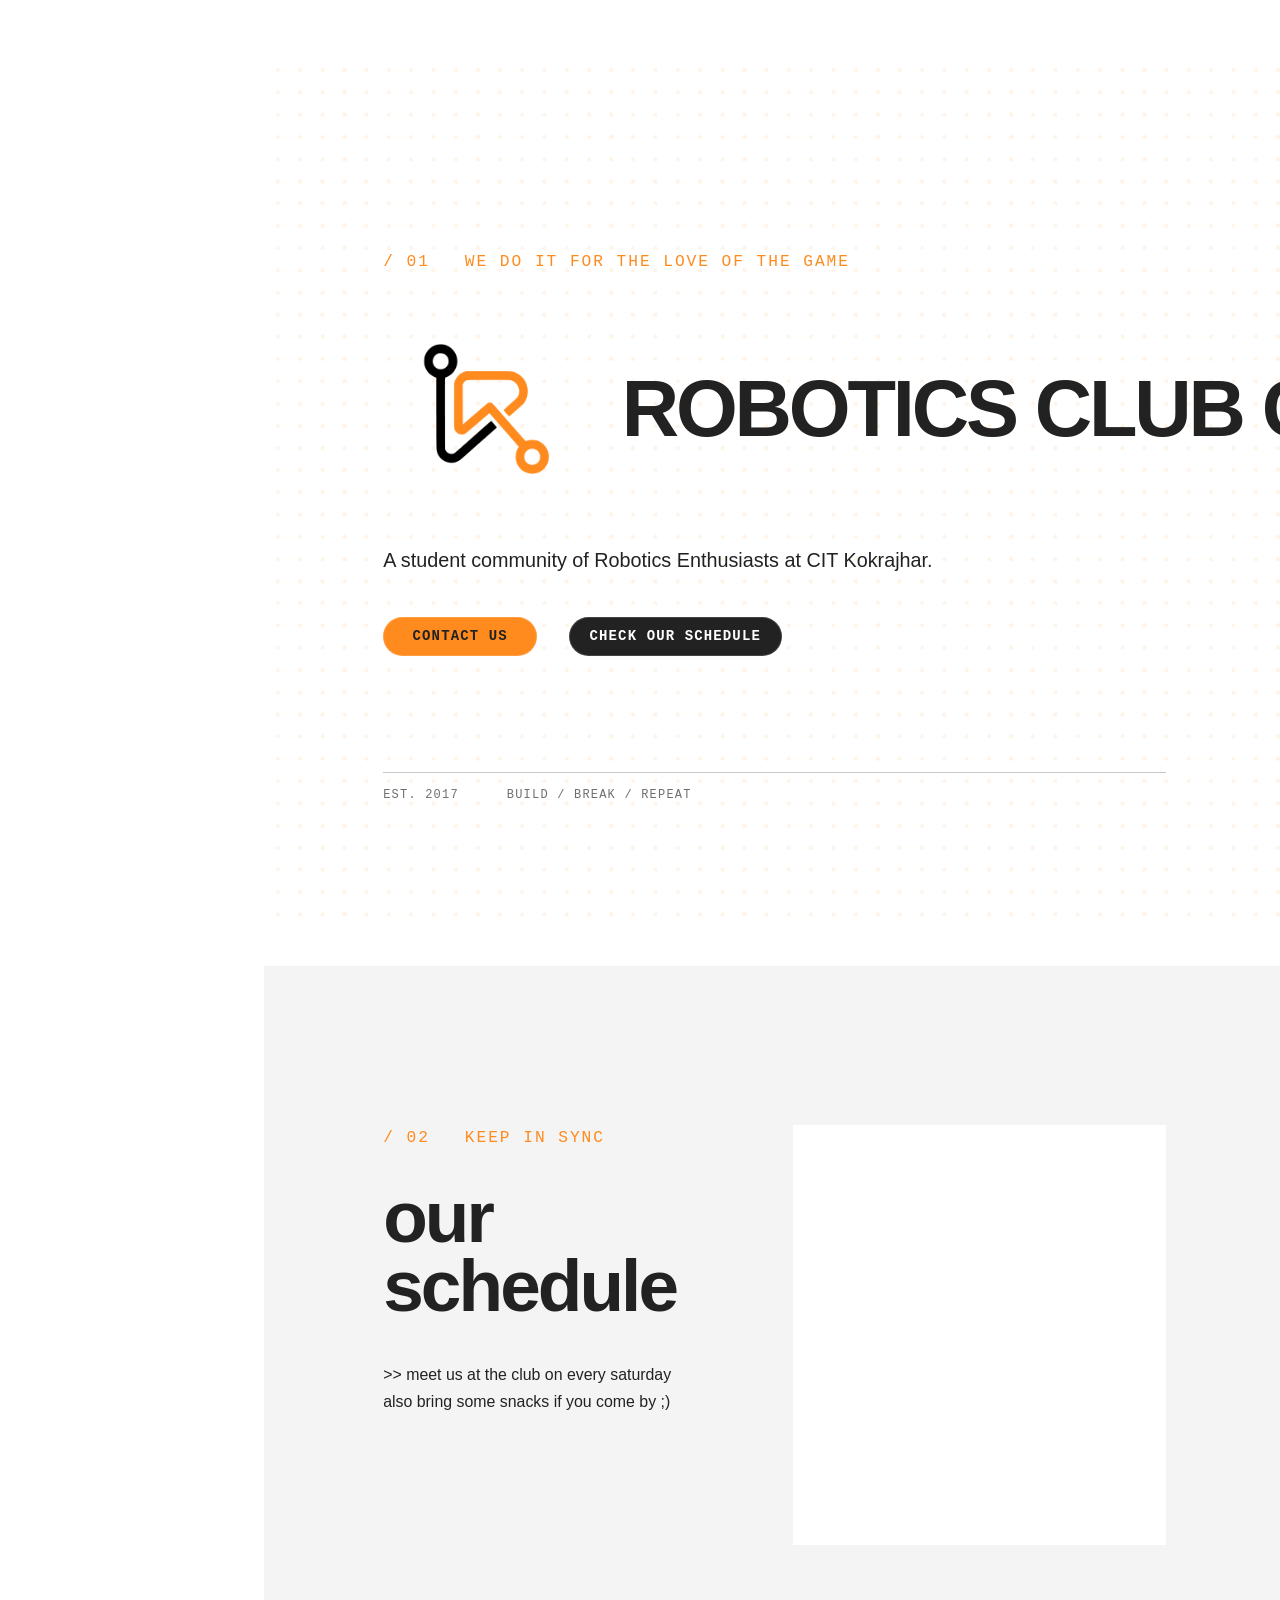
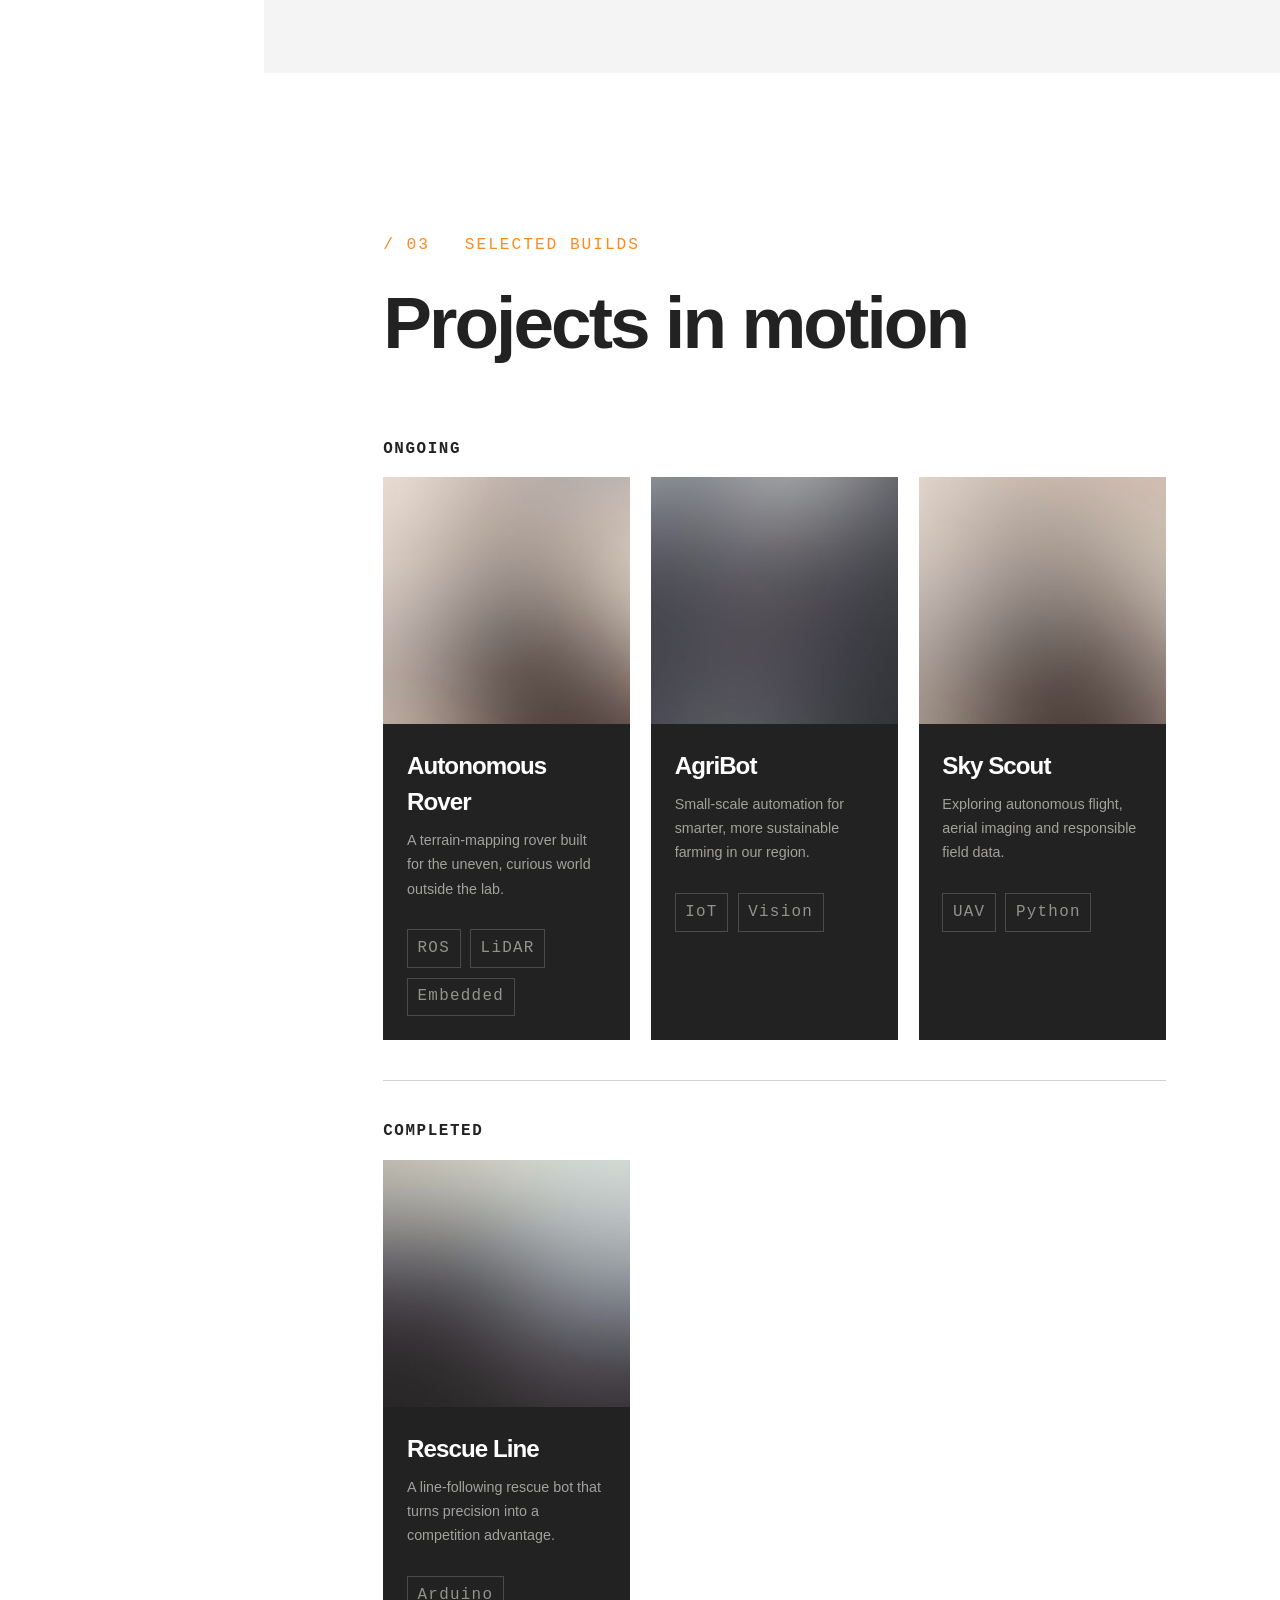
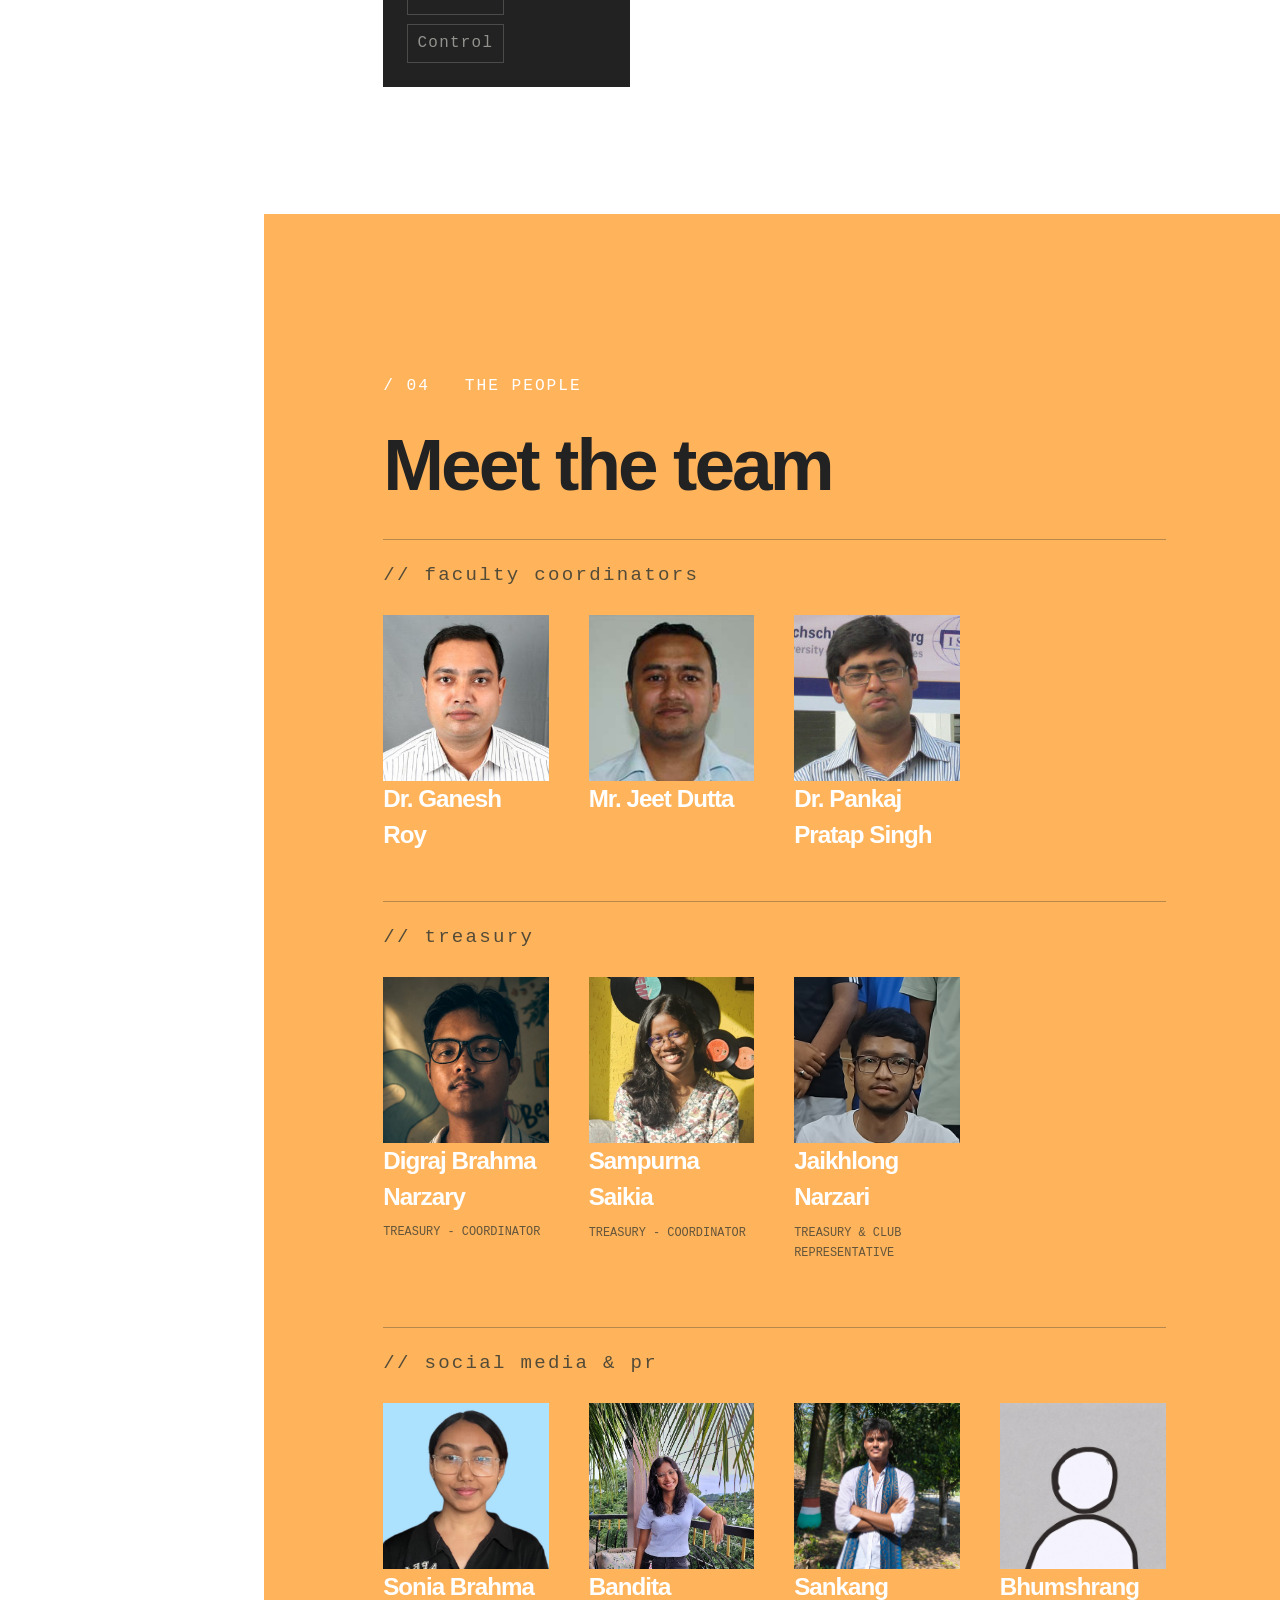
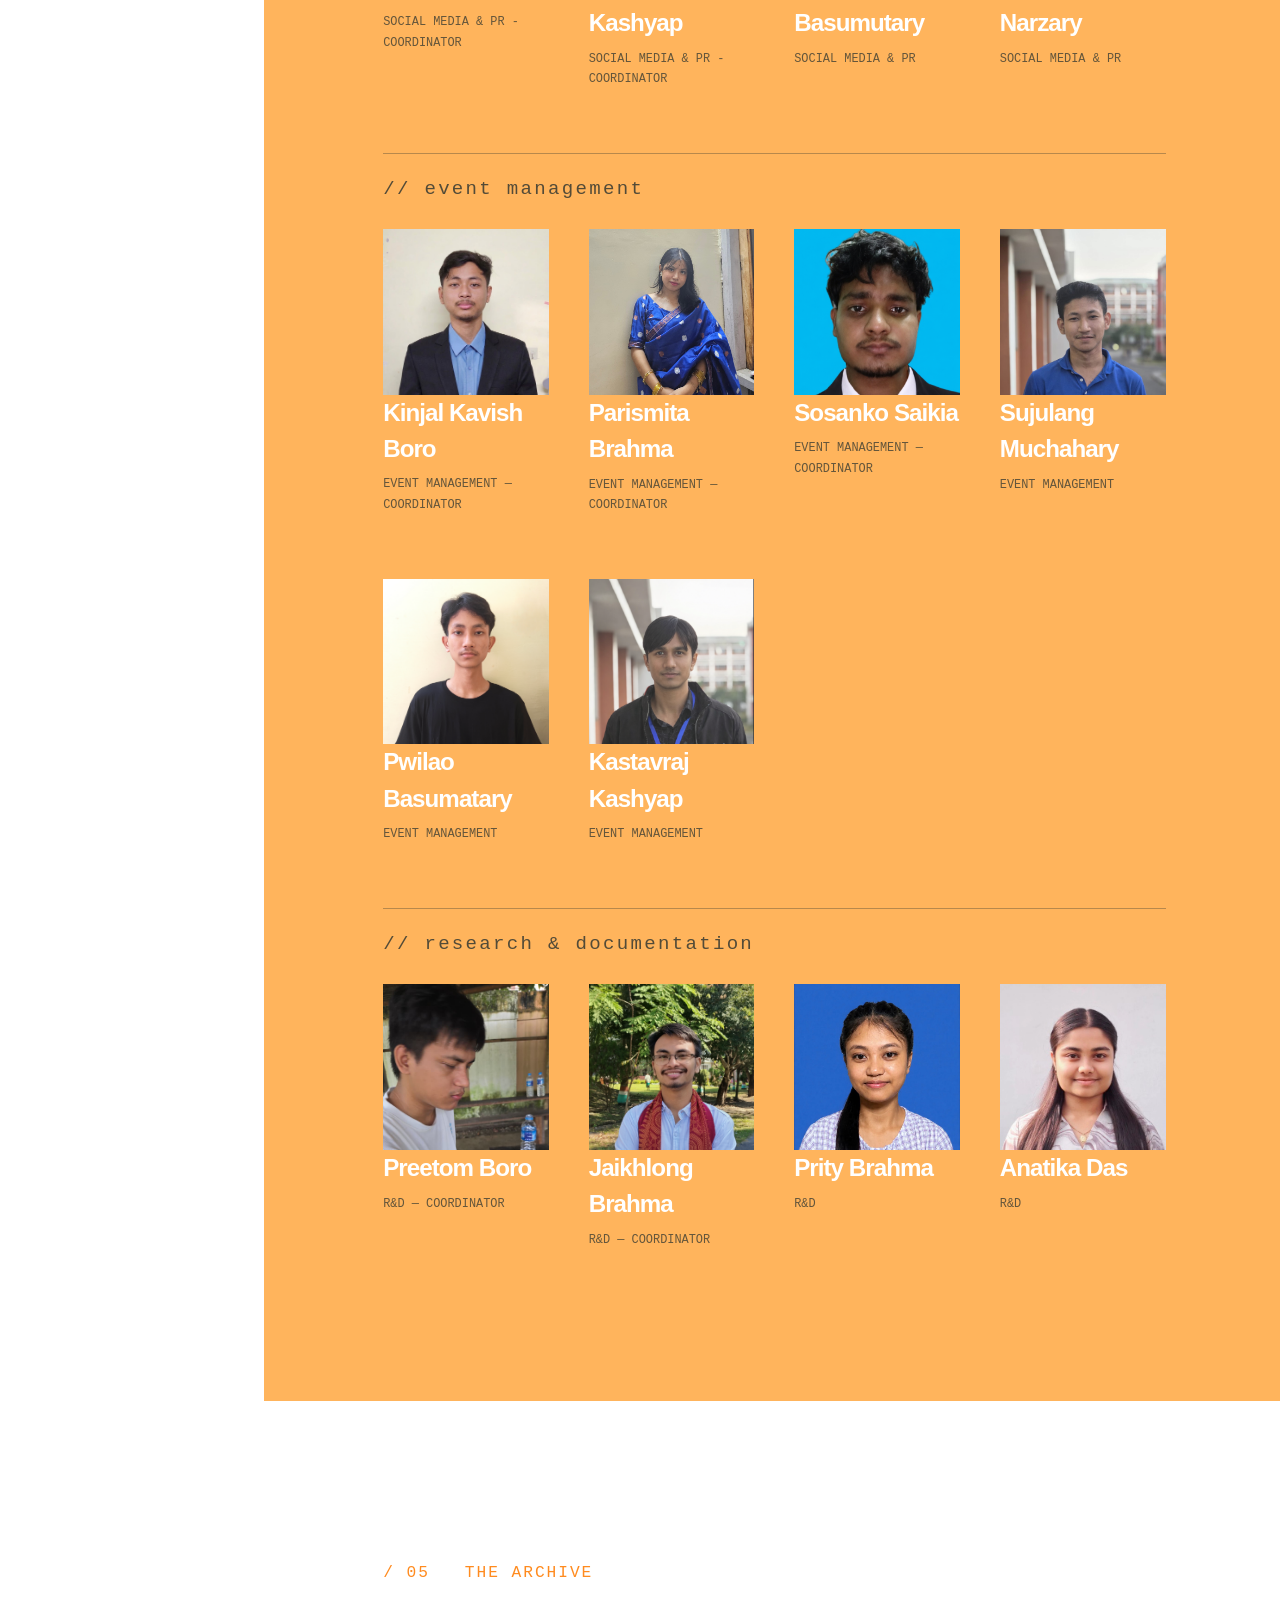
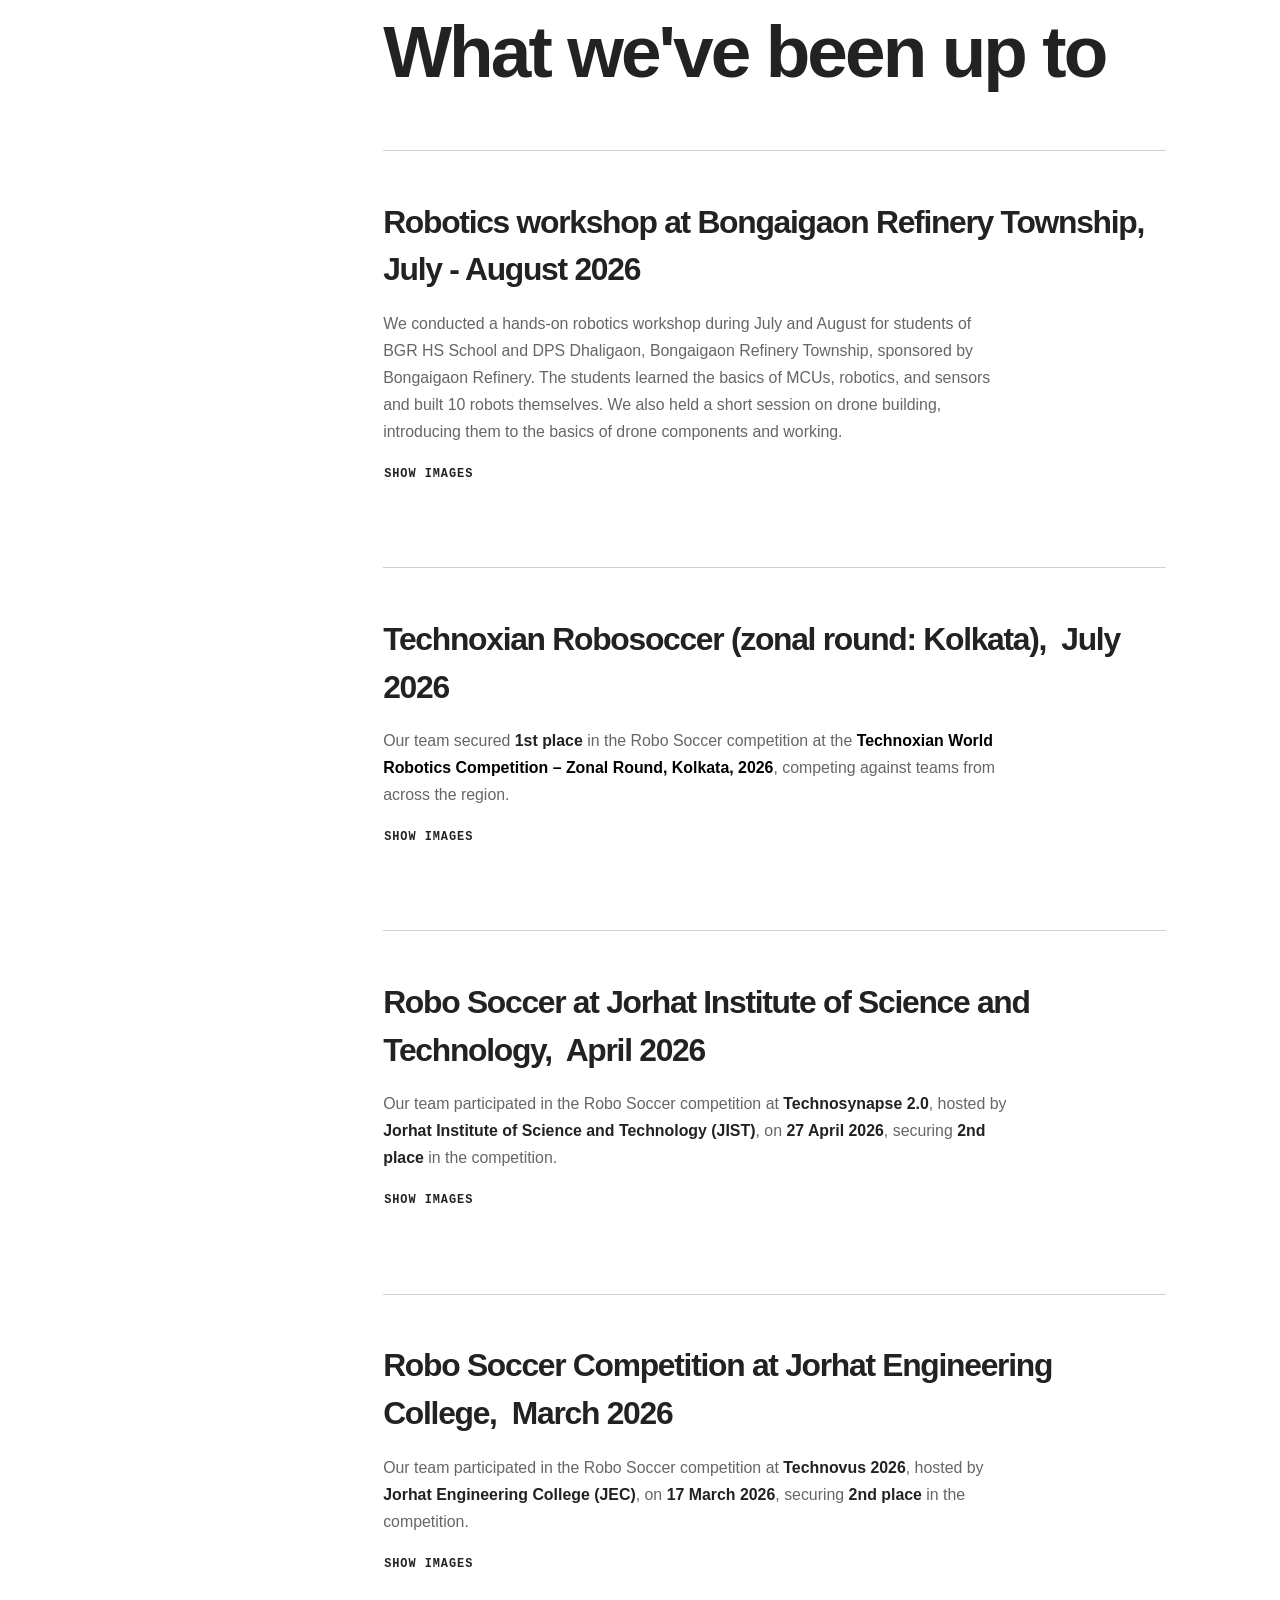
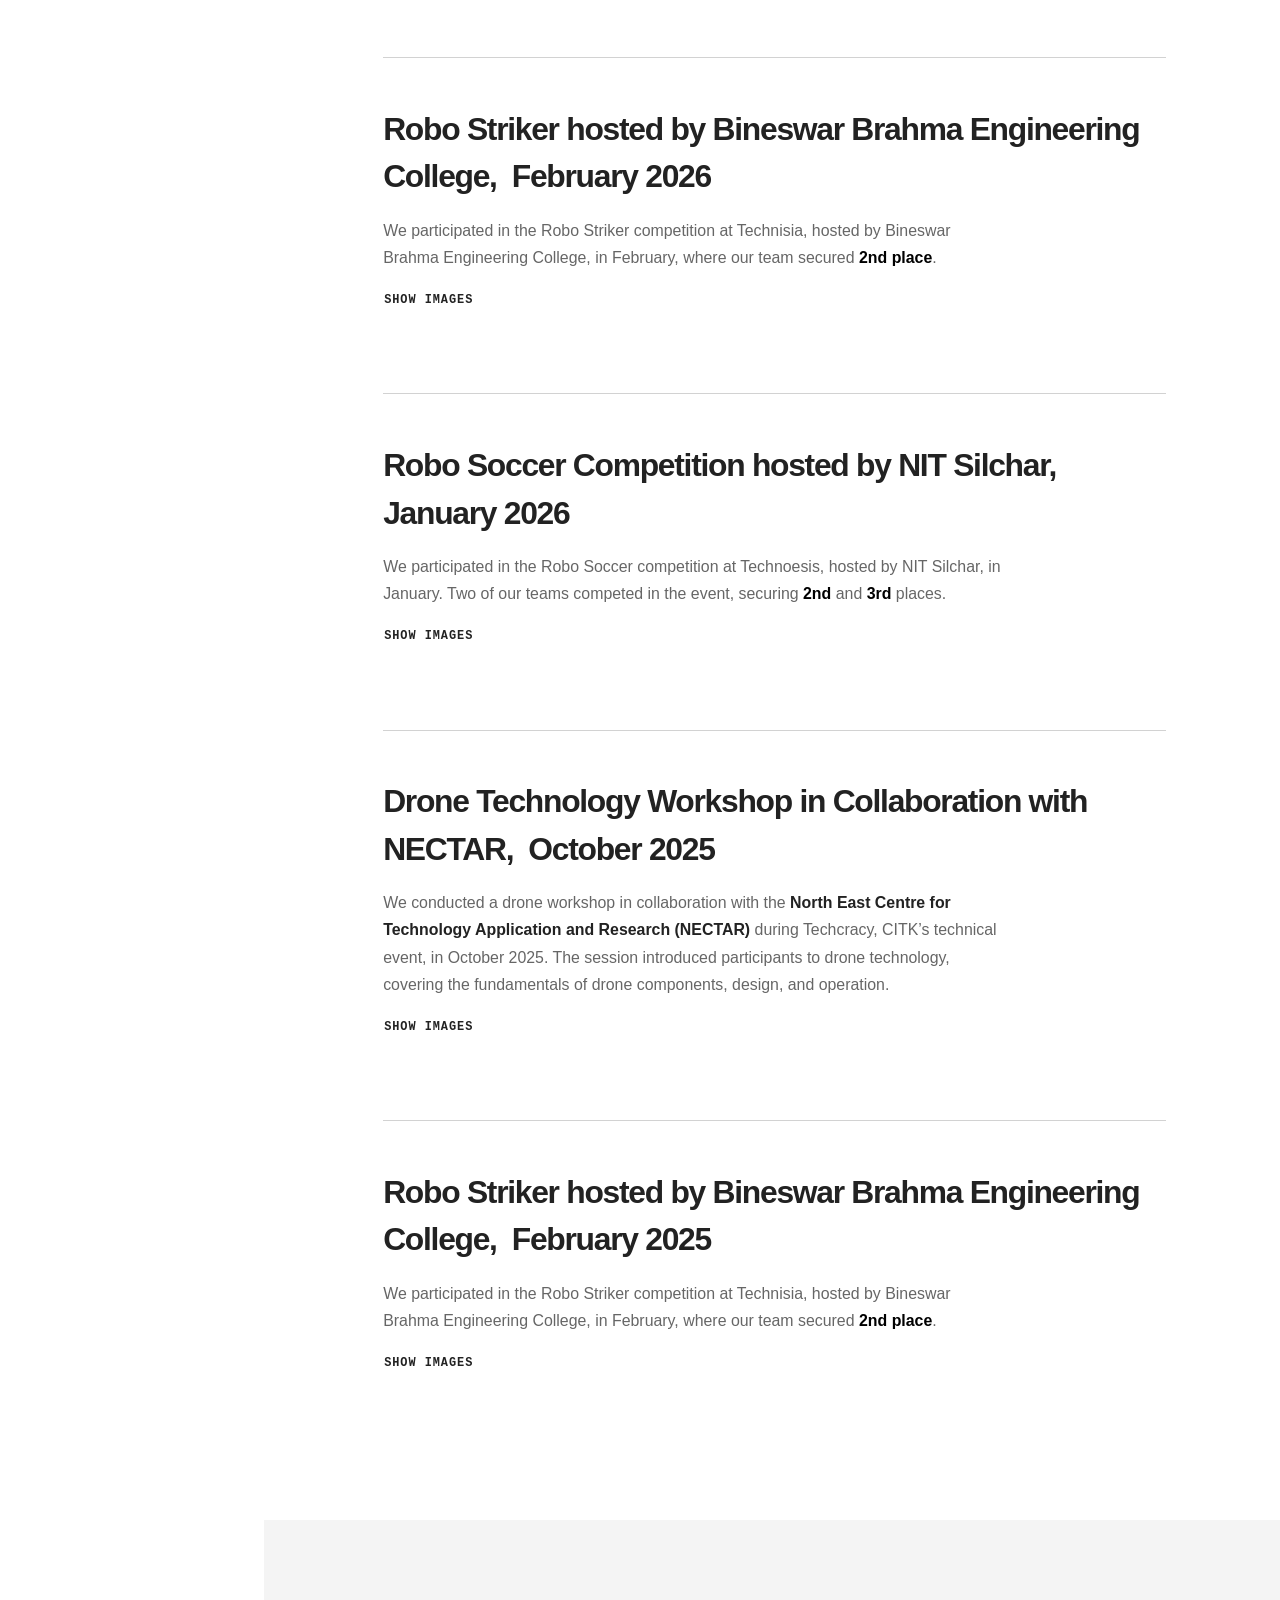
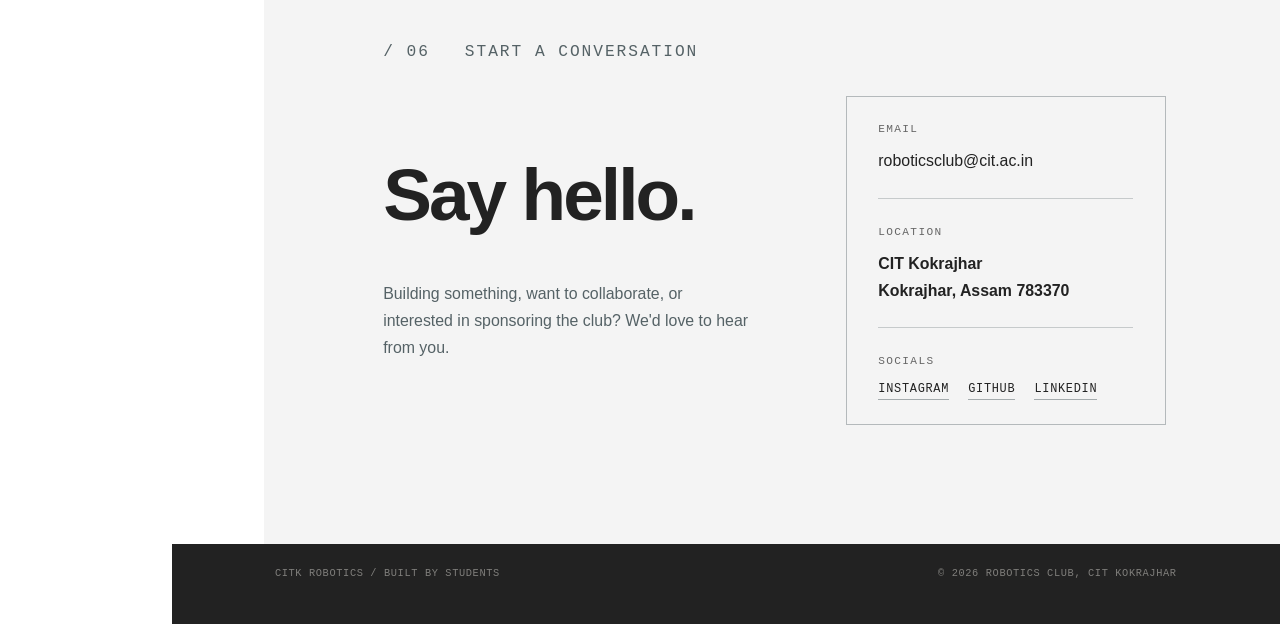
==== commit 9fdfb3e7: "add: more archived events" ====
--- a/index.html
+++ b/index.html
@@ -302,6 +302,27 @@
 						</div>
 					</article>
 					<article class="archive-event">
+						<h3>Robo Soccer at Jorhat Institute of Science and Technology,&nbsp; April 2026</h3>
+						<p>Our team participated in the Robo Soccer competition at <strong>Technosynapse 2.0</strong>, hosted by <strong>Jorhat Institute of Science and Technology (JIST)</strong>, on <strong>27 April 2026</strong>, securing <strong>2nd place</strong> in the competition.</p>
+						<button class="archive-toggle" type="button" aria-expanded="false">show images</button>
+						<div class="archive-images" hidden>
+							<img src="gallery/JIST_Robosoccer_2026/01.jpg" alt="Robo Soccer Competition" loading="lazy" />
+							<img src="gallery/JIST_Robosoccer_2026/02.jpg" alt="Robo Soccer Competition" loading="lazy" />
+							
+						</div>
+					</article>
+					<article class="archive-event">
+						<h3>Robo Soccer Competition at Jorhat Engineering College,&nbsp; March 2026</h3>
+						<p>Our team participated in the Robo Soccer competition at <strong>Technovus 2026</strong>, hosted by <strong>Jorhat Engineering College (JEC)</strong>, on <strong>17 March 2026</strong>, securing <strong>2nd place</strong> in the competition.</p>
+						<button class="archive-toggle" type="button" aria-expanded="false">show images</button>
+						<div class="archive-images" hidden>
+							<img src="gallery/JEC_Robosoccer_2026/01.jpg" alt="Robo Soccer Competition" loading="lazy" />
+							<img src="gallery/JEC_Robosoccer_2026/02.jpg" alt="Robo Soccer Competition" loading="lazy" />
+							<img src="gallery/JEC_Robosoccer_2026/03.jpg" alt="Robo Soccer Competition" loading="lazy" />
+							
+						</div>
+					</article>
+					<article class="archive-event">
 						<h3>Robo Striker hosted by Bineswar Brahma Engineering College,&nbsp; February 2026</h3>
 <p>We participated in the Robo Striker competition at Technisia, hosted by Bineswar Brahma Engineering College, in February, where our team secured <strong style="color: black;">2nd place</strong>.</p>						<button class="archive-toggle" type="button" aria-expanded="false">show images</button>
 						<div class="archive-images" hidden>
@@ -314,6 +335,7 @@
 							
 						</div>
 					</article>
+					
 					<article class="archive-event">
 						<h3>Robo Soccer Competition hosted by NIT Silchar,&nbsp; January 2026</h3>
 						<p>We participated in the Robo Soccer competition at Technoesis, hosted by NIT Silchar, in January. Two of our teams competed in the event, securing <strong style="color: black;">2nd</strong> and <strong style="color: black;">3rd</strong> places.</p>
@@ -331,7 +353,7 @@
 						</div>
 					</article>
 					<article class="archive-event">
-						<h3>Drone Technology Workshop in Collaboration with NECTAR,&nbsp; October2026</h3>
+						<h3>Drone Technology Workshop in Collaboration with NECTAR,&nbsp; October 2025</h3>
 						<p>We conducted a drone workshop in collaboration with the <strong> North East Centre for Technology Application and
 							Research (NECTAR)</strong> during Techcracy, CITK’s technical event, in October 2025. The session introduced
 							participants to drone technology, covering the fundamentals of drone components, design, and operation.
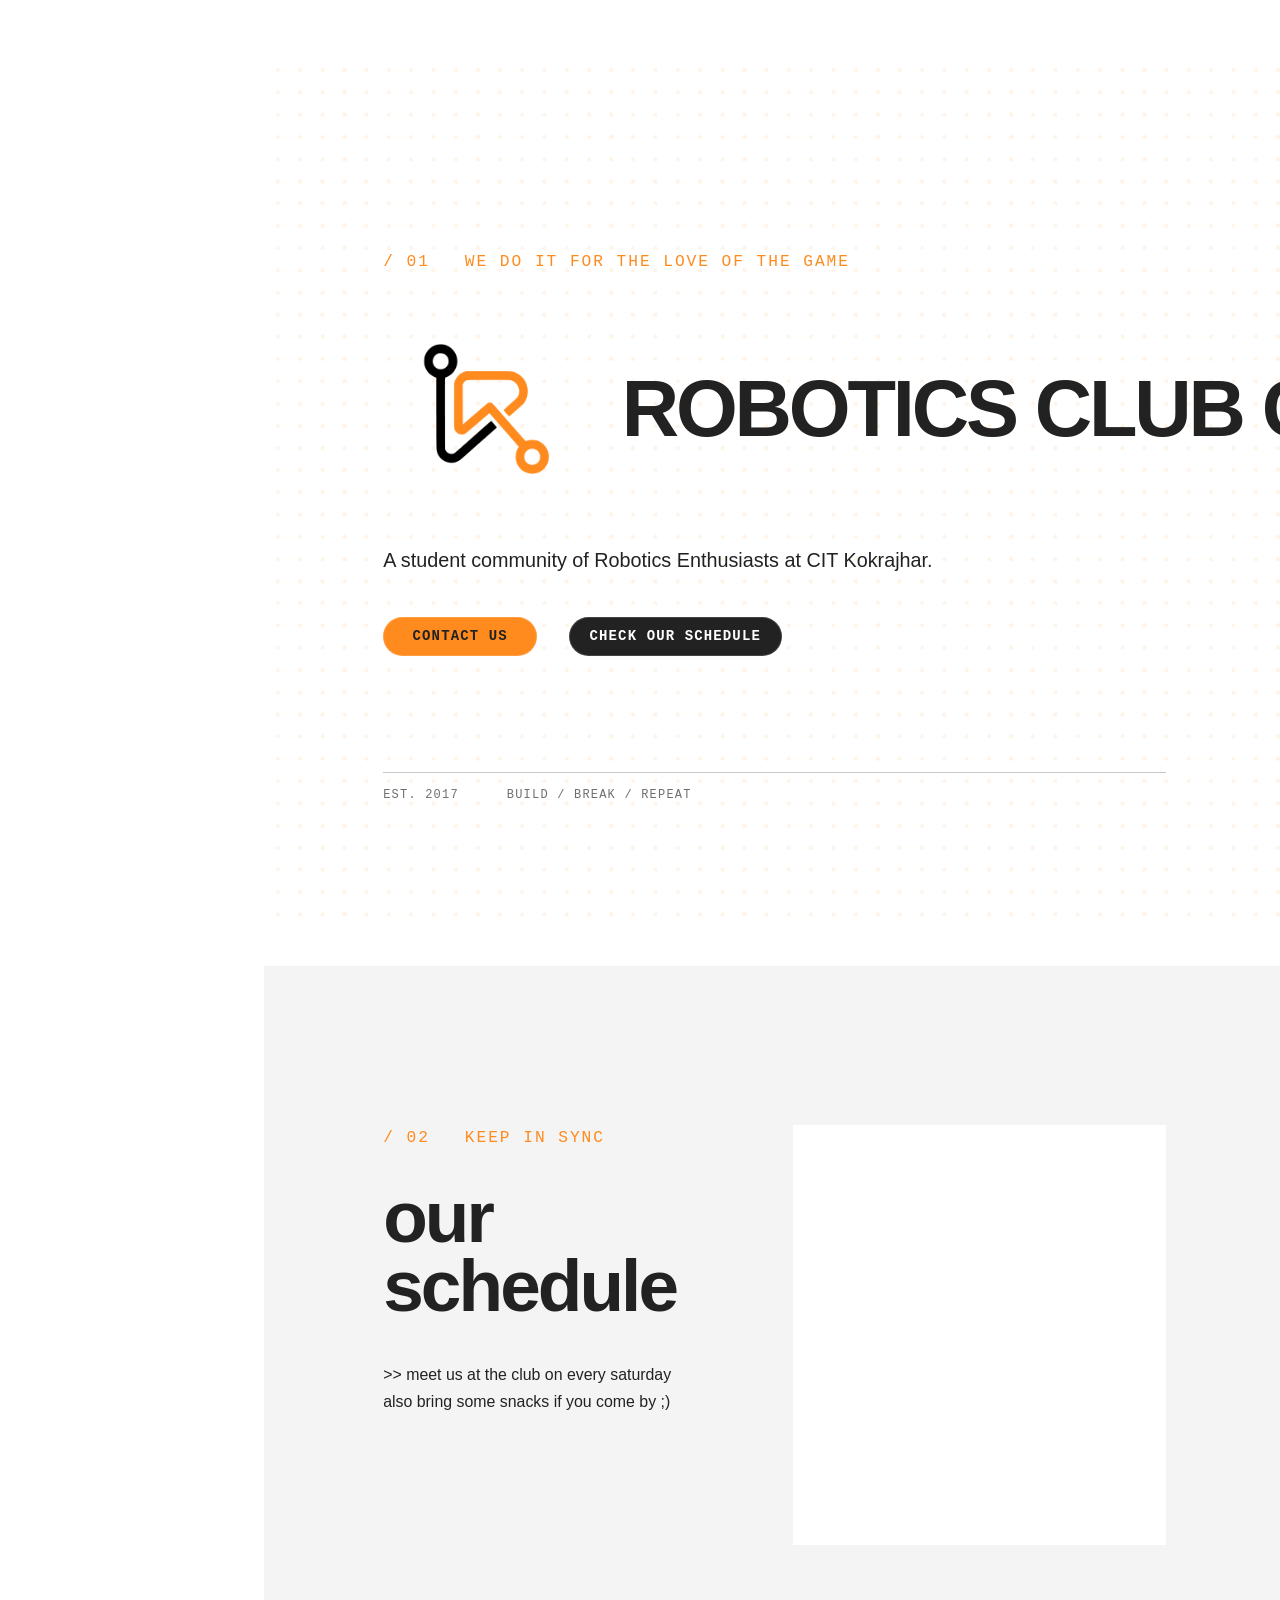
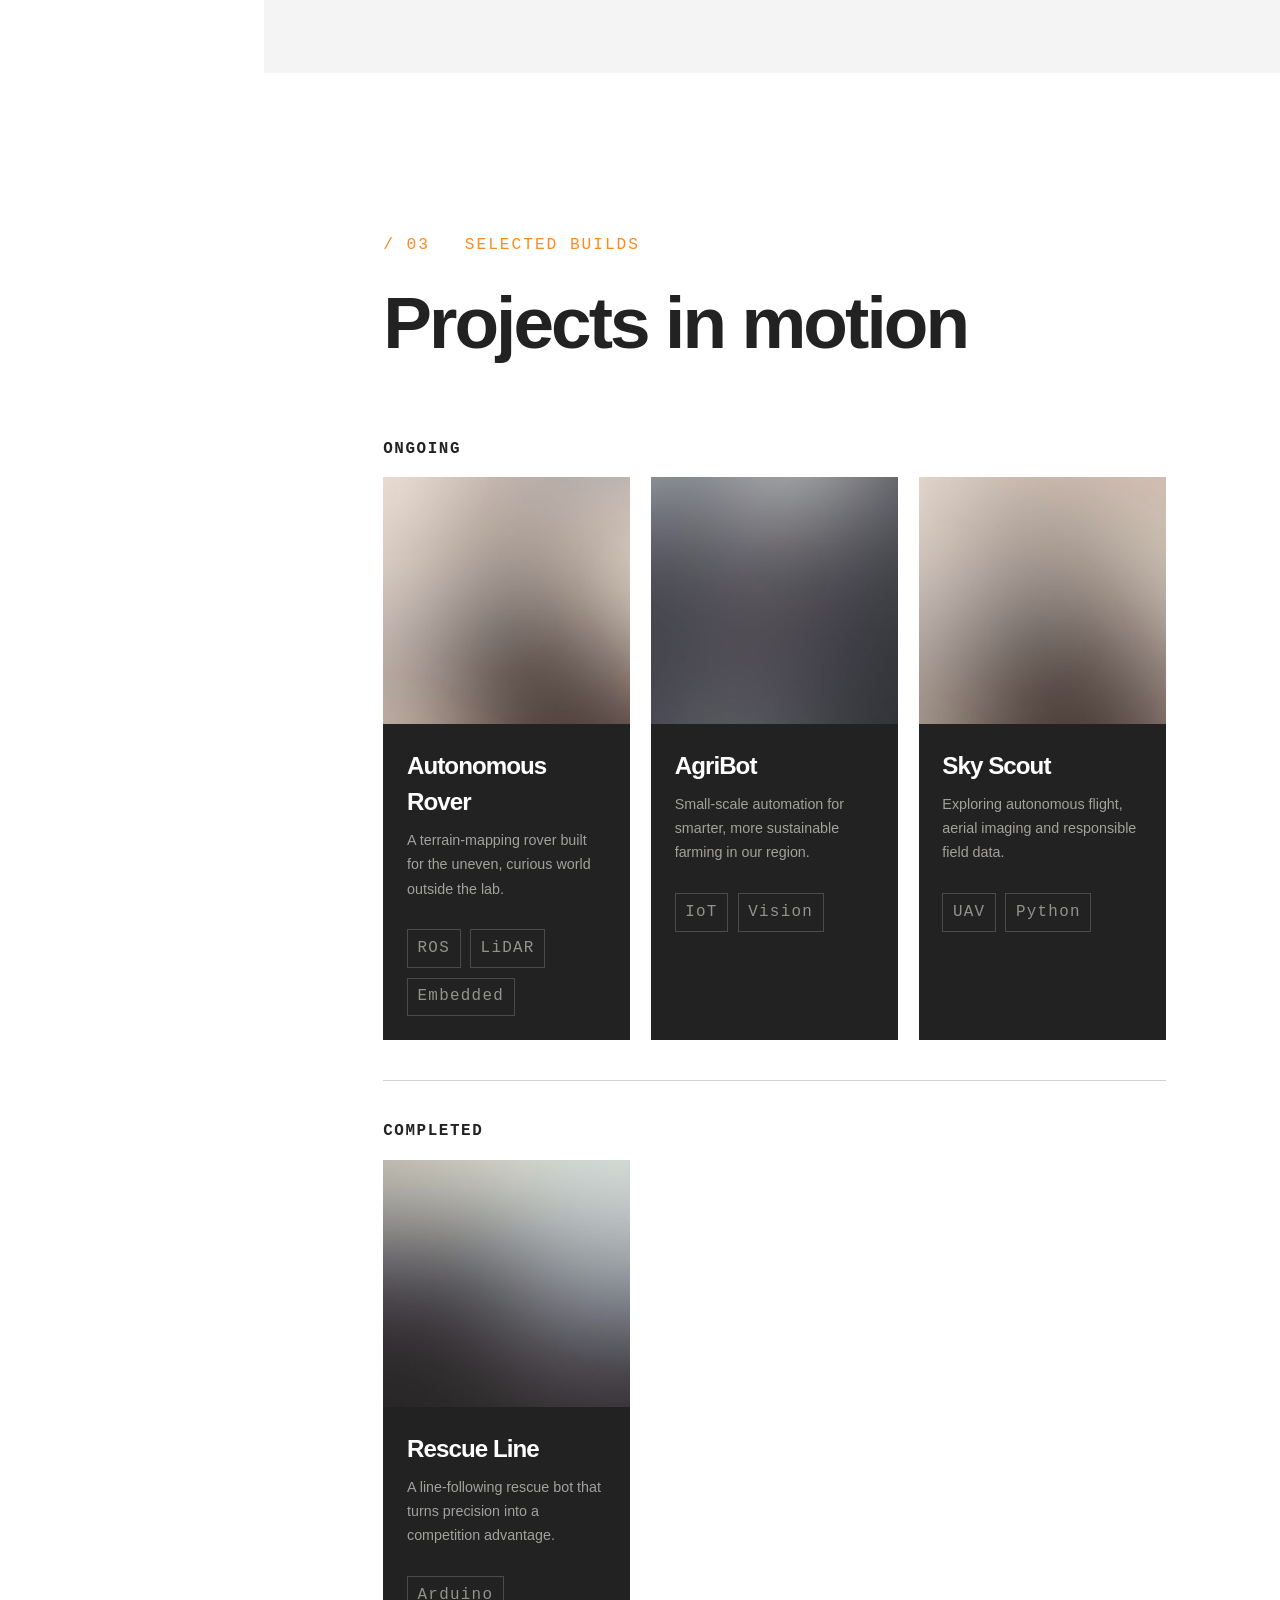
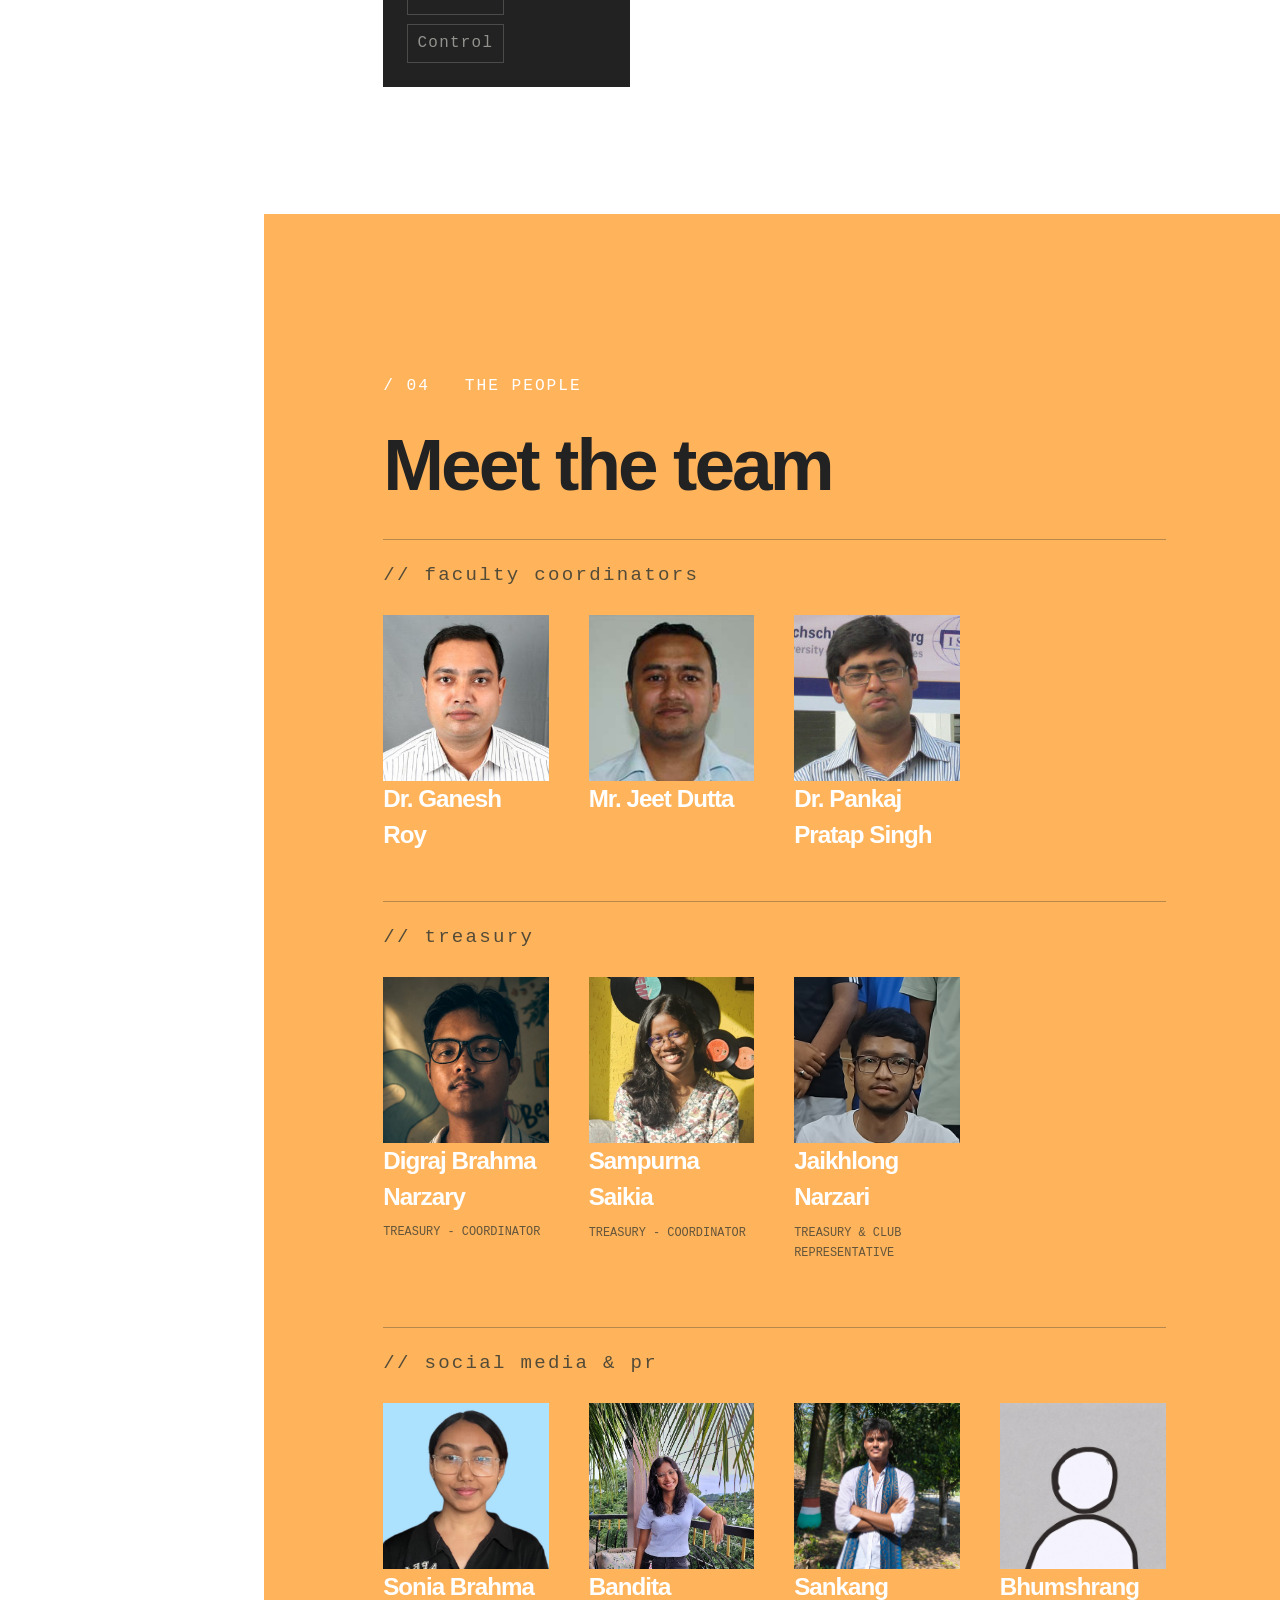
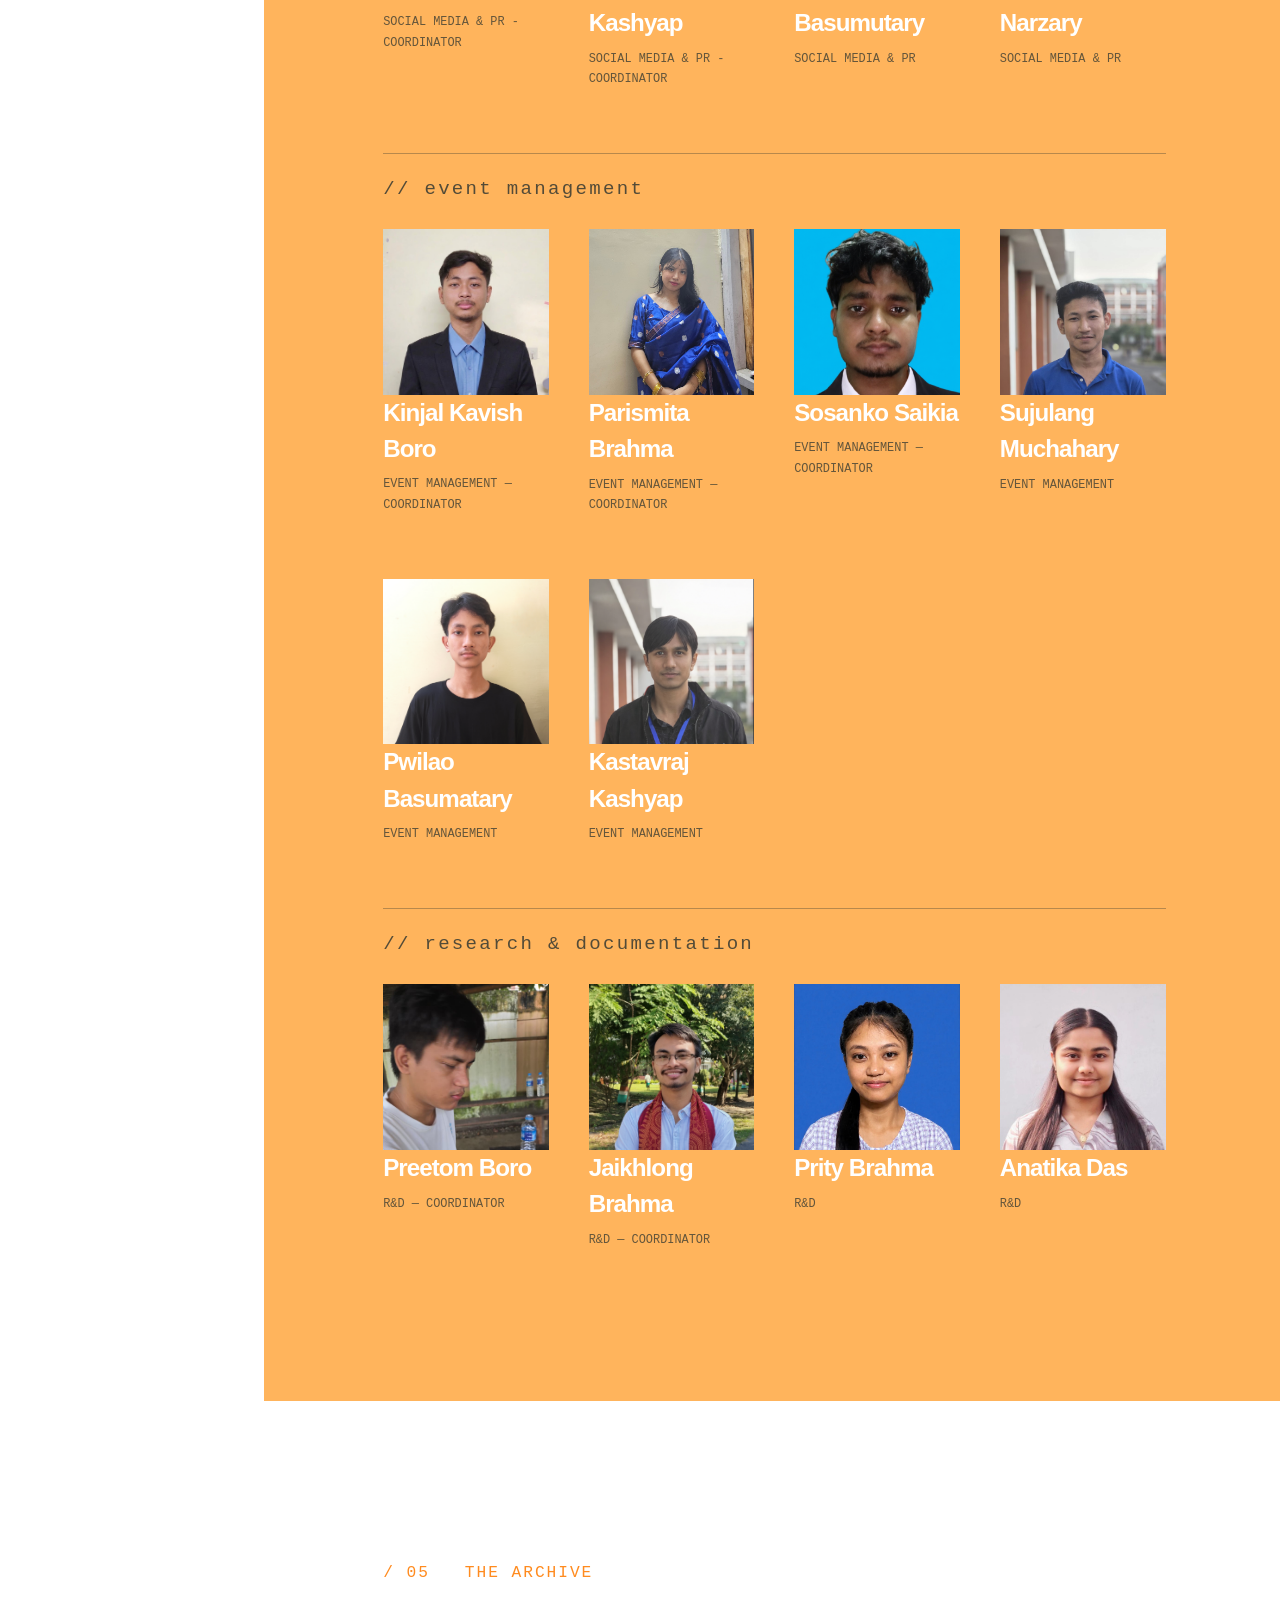
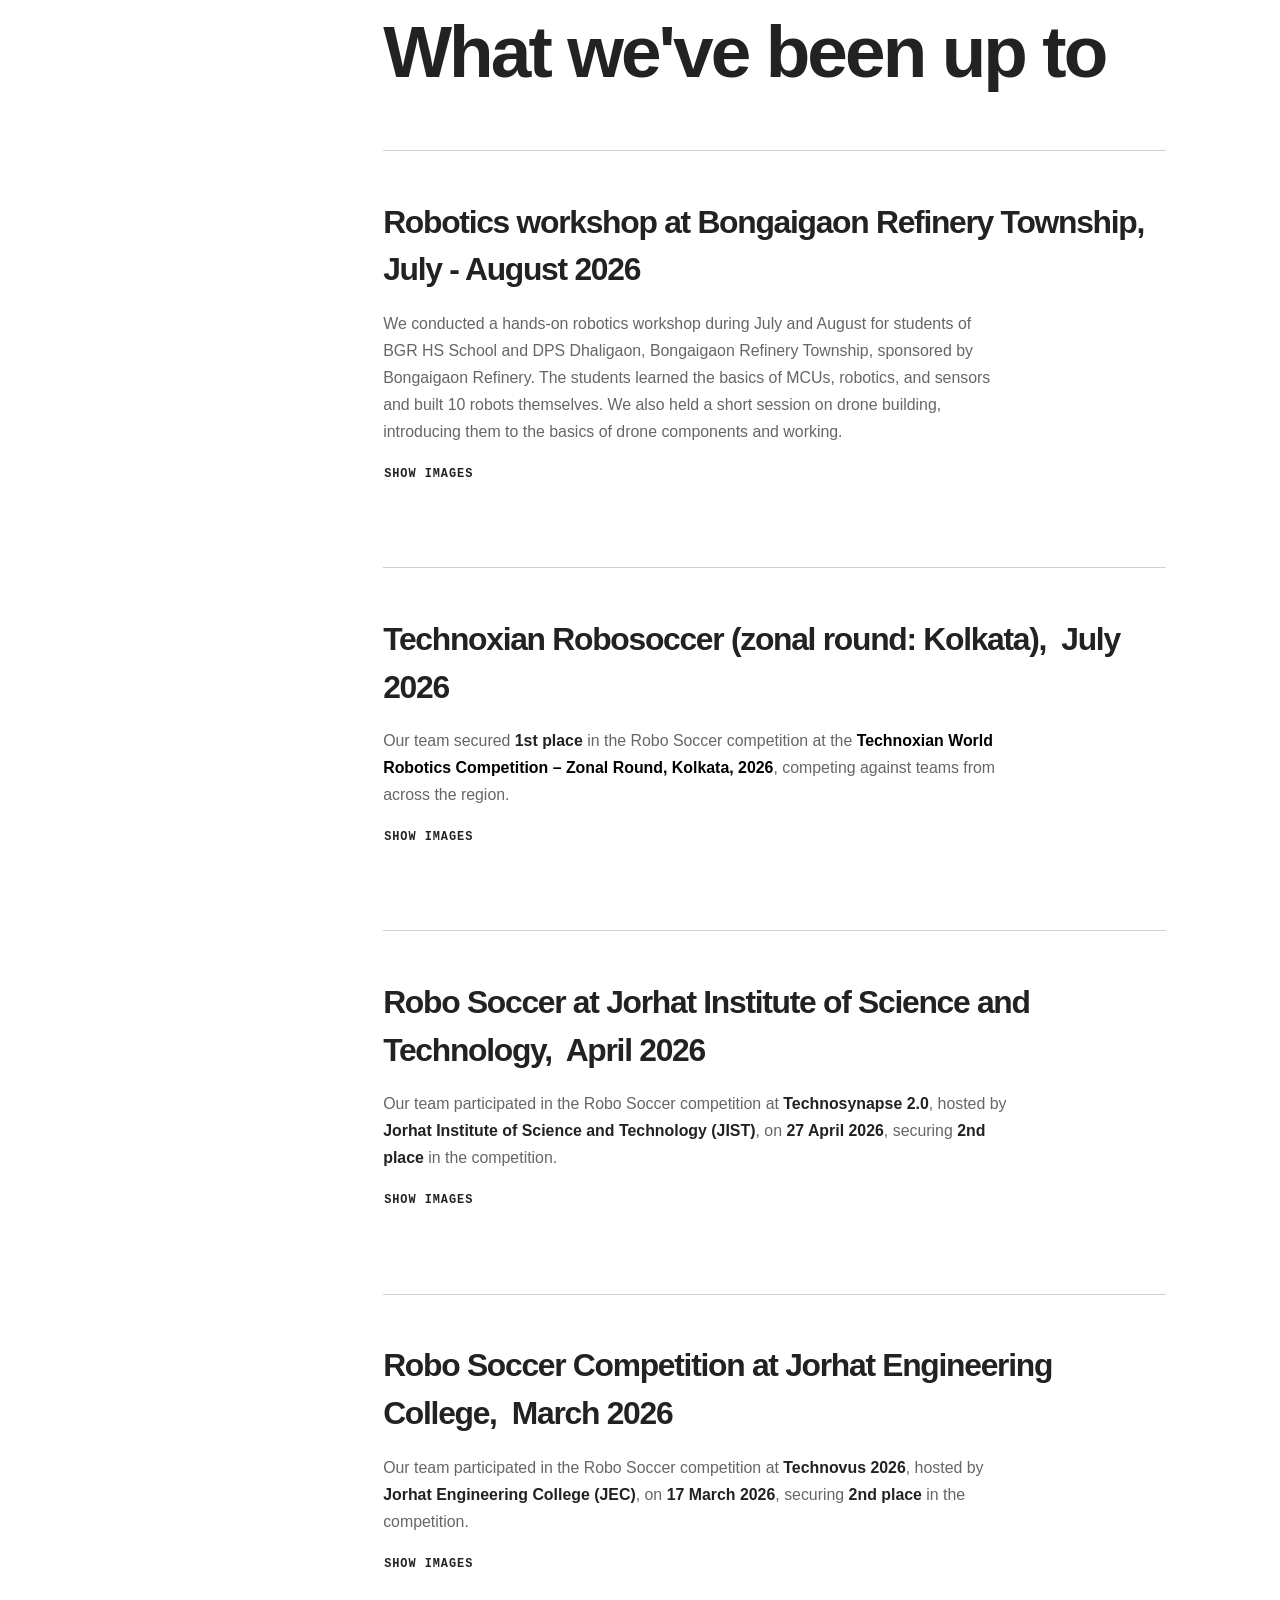
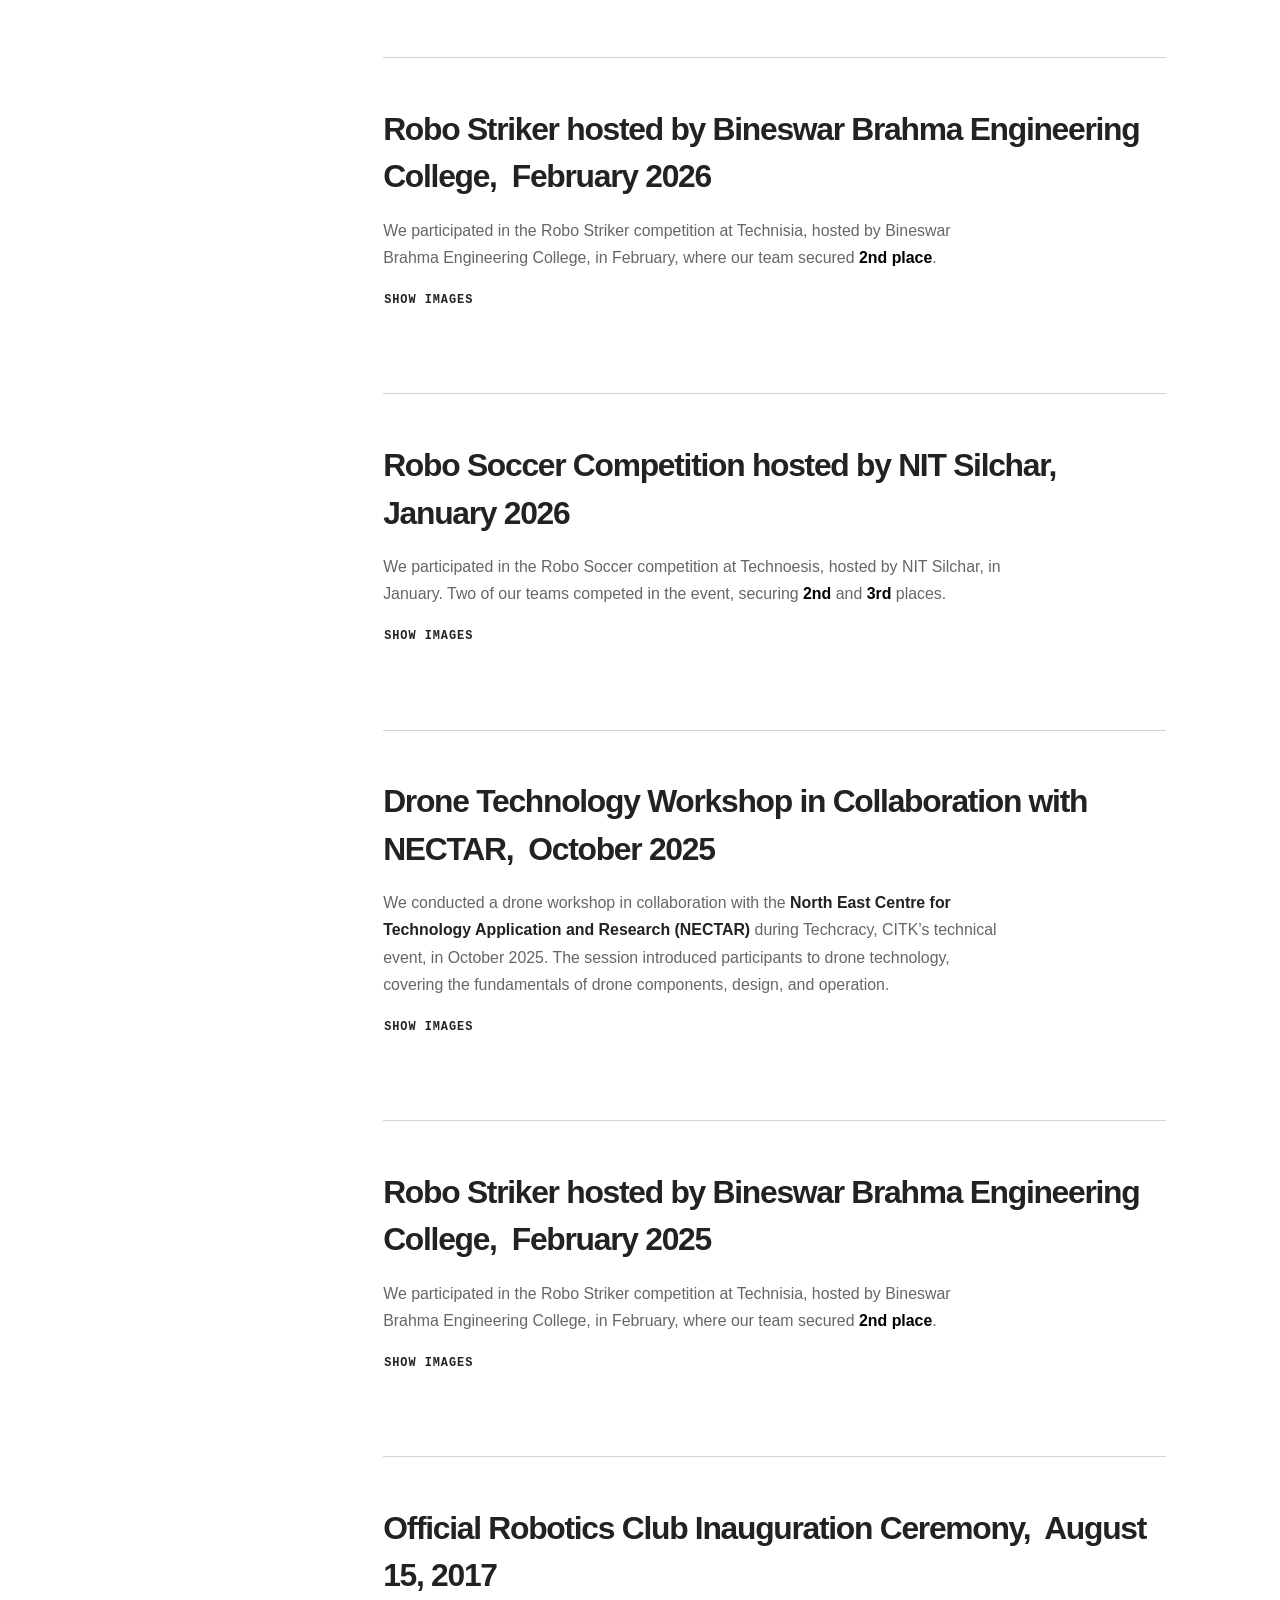
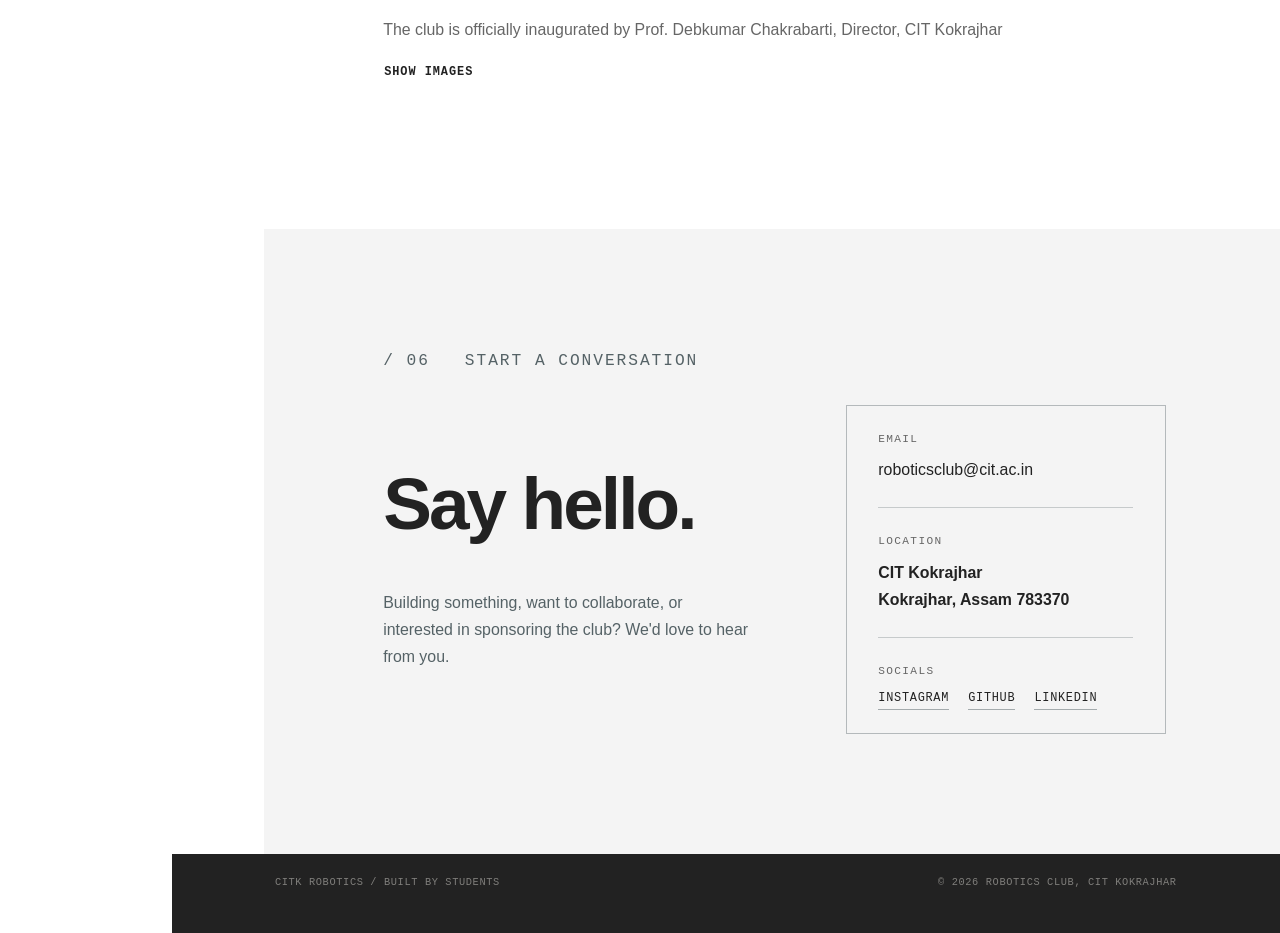
==== commit 2ef3361c: "add: more archived events" ====
--- a/index.html
+++ b/index.html
@@ -18,8 +18,8 @@
 	<section id="sidebar">
 		<div class="inner">
 			<div class="brand"><img src="images/HEADER LOGO.png" alt="Robotics Club CITK logo" /></div>
-			
-        </button>
+
+			</button>
 			<nav aria-label="Main navigation">
 				<ul>
 					<li><a href="#intro">Home</a></li>
@@ -272,7 +272,11 @@
 				<div class="archive-events" aria-label="Archive events">
 					<article class="archive-event">
 						<h3>Robotics workshop at Bongaigaon Refinery Township,&nbsp; July - August 2026</h3>
-						<p>We conducted a hands-on robotics workshop during July and August for students of BGR HS School and DPS Dhaligaon, Bongaigaon Refinery Township, sponsored by Bongaigaon Refinery. The students learned the basics of MCUs, robotics, and sensors and built 10 robots themselves. We also held a short session on drone building, introducing them to the basics of drone components and working.
+						<p>We conducted a hands-on robotics workshop during July and August for students of BGR HS
+							School and DPS Dhaligaon, Bongaigaon Refinery Township, sponsored by Bongaigaon Refinery.
+							The students learned the basics of MCUs, robotics, and sensors and built 10 robots
+							themselves. We also held a short session on drone building, introducing them to the basics
+							of drone components and working.
 						</p>
 						<button class="archive-toggle" type="button" aria-expanded="false">show images</button>
 						<div class="archive-images" hidden>
@@ -288,102 +292,159 @@
 					</article>
 					<article class="archive-event">
 						<h3>Technoxian Robosoccer (zonal round: Kolkata),&nbsp; July 2026</h3>
-						<p><p>Our team secured <strong>1st place</strong> in the Robo Soccer competition at the <strong style="color: black;">Technoxian World Robotics Competition – Zonal Round, Kolkata, 2026</strong>, competing against teams from across the region.</p>
+						<p>
+						<p>Our team secured <strong>1st place</strong> in the Robo Soccer competition at the <strong
+								style="color: black;">Technoxian World Robotics Competition – Zonal Round, Kolkata,
+								2026</strong>, competing against teams from across the region.</p>
 						</p>
 						<button class="archive-toggle" type="button" aria-expanded="false">show images</button>
 						<div class="archive-images" hidden>
-							<img src="gallery/Technoxian/01.jpg" alt="Robotics Workshop" loading="lazy" />
-							<img src="gallery/Technoxian/02.jpg" alt="Robotics Workshop" loading="lazy" />
-							<img src="gallery/Technoxian/03.jpg" alt="Robotics Workshop" loading="lazy" />
-							<img src="gallery/Technoxian/04.jpg" alt="Robotics Workshop" loading="lazy" />
-							<img src="gallery/Technoxian/05.jpg" alt="Robotics Workshop" loading="lazy" />
-							<img src="gallery/Technoxian/06.jpg" alt="Robotics Workshop" loading="lazy" />
-							
+							<img src="gallery/Technoxian_Kolkata_Robosoccer_2026/01.jpg" alt="Technoxian Robosoccer"
+								loading="lazy" />
+							<img src="gallery/Technoxian_Kolkata_Robosoccer_2026/02.jpg" alt="Technoxian Robosoccer"
+								loading="lazy" />
+							<img src="gallery/Technoxian_Kolkata_Robosoccer_2026/03.jpg" alt="Technoxian Robosoccer"
+								loading="lazy" />
+							<img src="gallery/Technoxian_Kolkata_Robosoccer_2026/04.jpg" alt="Technoxian Robosoccer"
+								loading="lazy" />
+							<img src="gallery/Technoxian_Kolkata_Robosoccer_2026/05.jpg" alt="Technoxian Robosoccer"
+								loading="lazy" />
+							<img src="gallery/Technoxian_Kolkata_Robosoccer_2026/06.jpg" alt="Technoxian Robosoccer"
+								loading="lazy" />
+
 						</div>
 					</article>
 					<article class="archive-event">
 						<h3>Robo Soccer at Jorhat Institute of Science and Technology,&nbsp; April 2026</h3>
-						<p>Our team participated in the Robo Soccer competition at <strong>Technosynapse 2.0</strong>, hosted by <strong>Jorhat Institute of Science and Technology (JIST)</strong>, on <strong>27 April 2026</strong>, securing <strong>2nd place</strong> in the competition.</p>
-						<button class="archive-toggle" type="button" aria-expanded="false">show images</button>
-						<div class="archive-images" hidden>
-							<img src="gallery/JIST_Robosoccer_2026/01.jpg" alt="Robo Soccer Competition" loading="lazy" />
-							<img src="gallery/JIST_Robosoccer_2026/02.jpg" alt="Robo Soccer Competition" loading="lazy" />
-							
+						<p>Our team participated in the Robo Soccer competition at <strong>Technosynapse 2.0</strong>,
+							hosted by <strong>Jorhat Institute of Science and Technology (JIST)</strong>, on <strong>27
+								April 2026</strong>, securing <strong>2nd place</strong> in the competition.</p>
+						<button class="archive-toggle" type="button" aria-expanded="false">show images</button>
+						<div class="archive-images" hidden>
+							<img src="gallery/JIST_Robosoccer_2026/01.jpg" alt="Robo Soccer Competition"
+								loading="lazy" />
+							<img src="gallery/JIST_Robosoccer_2026/02.jpg" alt="Robo Soccer Competition"
+								loading="lazy" />
+
 						</div>
 					</article>
 					<article class="archive-event">
 						<h3>Robo Soccer Competition at Jorhat Engineering College,&nbsp; March 2026</h3>
-						<p>Our team participated in the Robo Soccer competition at <strong>Technovus 2026</strong>, hosted by <strong>Jorhat Engineering College (JEC)</strong>, on <strong>17 March 2026</strong>, securing <strong>2nd place</strong> in the competition.</p>
-						<button class="archive-toggle" type="button" aria-expanded="false">show images</button>
-						<div class="archive-images" hidden>
-							<img src="gallery/JEC_Robosoccer_2026/01.jpg" alt="Robo Soccer Competition" loading="lazy" />
-							<img src="gallery/JEC_Robosoccer_2026/02.jpg" alt="Robo Soccer Competition" loading="lazy" />
-							<img src="gallery/JEC_Robosoccer_2026/03.jpg" alt="Robo Soccer Competition" loading="lazy" />
-							
+						<p>Our team participated in the Robo Soccer competition at <strong>Technovus 2026</strong>,
+							hosted by <strong>Jorhat Engineering College (JEC)</strong>, on <strong>17 March
+								2026</strong>, securing <strong>2nd place</strong> in the competition.</p>
+						<button class="archive-toggle" type="button" aria-expanded="false">show images</button>
+						<div class="archive-images" hidden>
+							<img src="gallery/JEC_Robosoccer_2026/01.jpg" alt="Robo Soccer Competition"
+								loading="lazy" />
+							<img src="gallery/JEC_Robosoccer_2026/02.jpg" alt="Robo Soccer Competition"
+								loading="lazy" />
+							<img src="gallery/JEC_Robosoccer_2026/03.jpg" alt="Robo Soccer Competition"
+								loading="lazy" />
+
 						</div>
 					</article>
 					<article class="archive-event">
 						<h3>Robo Striker hosted by Bineswar Brahma Engineering College,&nbsp; February 2026</h3>
-<p>We participated in the Robo Striker competition at Technisia, hosted by Bineswar Brahma Engineering College, in February, where our team secured <strong style="color: black;">2nd place</strong>.</p>						<button class="archive-toggle" type="button" aria-expanded="false">show images</button>
-						<div class="archive-images" hidden>
-							<img src="gallery/Robosoccer_bbec_2026/01.jpg" alt="Robo Soccer Competition" loading="lazy" />
-							<img src="gallery/Robosoccer_bbec_2026/02.jpg" alt="Robo Soccer Competition" loading="lazy" />
-							<img src="gallery/Robosoccer_bbec_2026/03.jpg" alt="Robo Soccer Competition" loading="lazy" />
-							<img src="gallery/Robosoccer_bbec_2026/04.jpg" alt="Robo Soccer Competition" loading="lazy" />
-							<img src="gallery/Robosoccer_bbec_2026/05.jpg" alt="Robo Soccer Competition" loading="lazy" />
-							<!-- <img src="gallery/Robosoccer_bbec_2026/06.jpg" alt="Robo Soccer Competition" loading="lazy" /> -->
-							
-						</div>
-					</article>
-					
+						<p>We participated in the Robo Striker competition at Technisia, hosted by Bineswar Brahma
+							Engineering College, in February, where our team secured <strong style="color: black;">2nd
+								place</strong>.</p> <button class="archive-toggle" type="button"
+							aria-expanded="false">show images</button>
+						<div class="archive-images" hidden>
+							<img src="gallery/BBEC_Robosoccer_2026/01.jpg" alt="Robo Soccer Competition"
+								loading="lazy" />
+							<img src="gallery/BBEC_Robosoccer_2026/02.jpg" alt="Robo Soccer Competition"
+								loading="lazy" />
+							<img src="gallery/BBEC_Robosoccer_2026/03.jpg" alt="Robo Soccer Competition"
+								loading="lazy" />
+							<img src="gallery/BBEC_Robosoccer_2026/04.jpg" alt="Robo Soccer Competition"
+								loading="lazy" />
+							<img src="gallery/BBEC_Robosoccer_2026/05.jpg" alt="Robo Soccer Competition"
+								loading="lazy" />
+							<!-- <img src="gallery/BBEC_Robosoccer_2026/06.jpg" alt="Robo Soccer Competition" loading="lazy" /> -->
+
+						</div>
+					</article>
+
 					<article class="archive-event">
 						<h3>Robo Soccer Competition hosted by NIT Silchar,&nbsp; January 2026</h3>
-						<p>We participated in the Robo Soccer competition at Technoesis, hosted by NIT Silchar, in January. Two of our teams competed in the event, securing <strong style="color: black;">2nd</strong> and <strong style="color: black;">3rd</strong> places.</p>
-						<button class="archive-toggle" type="button" aria-expanded="false">show images</button>
-						<div class="archive-images" hidden>
-							<img src="gallery/Robotron_robosoccer_nit_silchar/01.jpg" alt="Robo Soccer Competition" loading="lazy" />
-							<img src="gallery/Robotron_robosoccer_nit_silchar/02.jpg" alt="Robo Soccer Competition" loading="lazy" />
-							<img src="gallery/Robotron_robosoccer_nit_silchar/03.jpg" alt="Robo Soccer Competition" loading="lazy" />
-							<img src="gallery/Robotron_robosoccer_nit_silchar/04.jpg" alt="Robo Soccer Competition" loading="lazy" />
-							<img src="gallery/Robotron_robosoccer_nit_silchar/05.jpg" alt="Robo Soccer Competition" loading="lazy" />
-							<img src="gallery/Robotron_robosoccer_nit_silchar/06.jpg" alt="Robo Soccer Competition" loading="lazy" />
-							<img src="gallery/Robotron_robosoccer_nit_silchar/07.jpg" alt="Robo Soccer Competition" loading="lazy" />
-							<img src="gallery/Robotron_robosoccer_nit_silchar/08.jpg" alt="Robo Soccer Competition" loading="lazy" />
-							<img src="gallery/Robotron_robosoccer_nit_silchar/09.jpg" alt="Robo Soccer Competition" loading="lazy" />
+						<p>We participated in the Robo Soccer competition at Technoesis, hosted by NIT Silchar, in
+							January. Two of our teams competed in the event, securing <strong
+								style="color: black;">2nd</strong> and <strong style="color: black;">3rd</strong>
+							places.</p>
+						<button class="archive-toggle" type="button" aria-expanded="false">show images</button>
+						<div class="archive-images" hidden>
+							<img src="gallery/NITSilchar_Robosoccer_2026/01.jpg" alt="Robo Soccer Competition"
+								loading="lazy" />
+							<img src="gallery/NITSilchar_Robosoccer_2026/02.jpg" alt="Robo Soccer Competition"
+								loading="lazy" />
+							<img src="gallery/NITSilchar_Robosoccer_2026/03.jpg" alt="Robo Soccer Competition"
+								loading="lazy" />
+							<img src="gallery/NITSilchar_Robosoccer_2026/04.jpg" alt="Robo Soccer Competition"
+								loading="lazy" />
+							<img src="gallery/NITSilchar_Robosoccer_2026/05.jpg" alt="Robo Soccer Competition"
+								loading="lazy" />
+							<img src="gallery/NITSilchar_Robosoccer_2026/06.jpg" alt="Robo Soccer Competition"
+								loading="lazy" />
+							<img src="gallery/NITSilchar_Robosoccer_2026/07.jpg" alt="Robo Soccer Competition"
+								loading="lazy" />
+							<img src="gallery/NITSilchar_Robosoccer_2026/08.jpg" alt="Robo Soccer Competition"
+								loading="lazy" />
+							<img src="gallery/NITSilchar_Robosoccer_2026/09.jpg" alt="Robo Soccer Competition"
+								loading="lazy" />
 						</div>
 					</article>
 					<article class="archive-event">
 						<h3>Drone Technology Workshop in Collaboration with NECTAR,&nbsp; October 2025</h3>
-						<p>We conducted a drone workshop in collaboration with the <strong> North East Centre for Technology Application and
-							Research (NECTAR)</strong> during Techcracy, CITK’s technical event, in October 2025. The session introduced
-							participants to drone technology, covering the fundamentals of drone components, design, and operation.
+						<p>We conducted a drone workshop in collaboration with the <strong> North East Centre for
+								Technology Application and
+								Research (NECTAR)</strong> during Techcracy, CITK’s technical event, in October 2025.
+							The session introduced
+							participants to drone technology, covering the fundamentals of drone components, design, and
+							operation.
 						</p> <button class="archive-toggle" type="button" aria-expanded="false">show images</button>
 						<div class="archive-images" hidden>
-							<img src="gallery/Nectar_drone_workshop/01.jpg" alt="Robo Soccer Competition" loading="lazy" />
-							<img src="gallery/Nectar_drone_workshop/02.jpg" alt="Robo Soccer Competition" loading="lazy" />
-							<img src="gallery/Nectar_drone_workshop/03.jpg" alt="Robo Soccer Competition" loading="lazy" />
-							<img src="gallery/Nectar_drone_workshop/04.jpg" alt="Robo Soccer Competition" loading="lazy" />
-							<img src="gallery/Nectar_drone_workshop/05.jpg" alt="Robo Soccer Competition" loading="lazy" />
-							<!-- <img src="gallery/Robosoccer_bbec_2025/06.jpg" alt="Robo Soccer Competition" loading="lazy" /> -->
-					
+							<img src="gallery/Nectar_drone_workshop/01.jpg" alt="Nectar Drone Workshop"
+								loading="lazy" />
+							<img src="gallery/Nectar_drone_workshop/02.jpg" alt="Nectar Drone Workshop"
+								loading="lazy" />
+							<img src="gallery/Nectar_drone_workshop/03.jpg" alt="Nectar Drone Workshop"
+								loading="lazy" />
+							<img src="gallery/Nectar_drone_workshop/04.jpg" alt="Nectar Drone Workshop"
+								loading="lazy" />
+
 						</div>
 					</article>
 					<article class="archive-event">
 						<h3>Robo Striker hosted by Bineswar Brahma Engineering College,&nbsp; February 2025</h3>
-						<p>We participated in the Robo Striker competition at Technisia, hosted by Bineswar Brahma Engineering College, in
-							February, where our team secured <strong style="color: black;">2nd place</strong>.</p> <button
-							class="archive-toggle" type="button" aria-expanded="false">show images</button>
-						<div class="archive-images" hidden>
-							<img src="gallery/Robosoccer_bbec_2025/01.jpg" alt="Robo Soccer Competition" loading="lazy" />
-							<img src="gallery/Robosoccer_bbec_2025/02.jpg" alt="Robo Soccer Competition" loading="lazy" />
-							<img src="gallery/Robosoccer_bbec_2025/03.jpg" alt="Robo Soccer Competition" loading="lazy" />
-							<img src="gallery/Robosoccer_bbec_2025/04.jpg" alt="Robo Soccer Competition" loading="lazy" />
-							<img src="gallery/Robosoccer_bbec_2025/05.jpg" alt="Robo Soccer Competition" loading="lazy" />
-							<!-- <img src="gallery/Robosoccer_bbec_2025/06.jpg" alt="Robo Soccer Competition" loading="lazy" /> -->
-					
-						</div>
-					</article>
-					
+						<p>We participated in the Robo Striker competition at Technisia, hosted by Bineswar Brahma
+							Engineering College, in
+							February, where our team secured <strong style="color: black;">2nd place</strong>.</p>
+						<button class="archive-toggle" type="button" aria-expanded="false">show images</button>
+						<div class="archive-images" hidden>
+							<img src="gallery/BBEC_Robosoccer_2025/01.jpg" alt="Robo Soccer Competition"
+								loading="lazy" />
+							<img src="gallery/BBEC_Robosoccer_2025/02.jpg" alt="Robo Soccer Competition"
+								loading="lazy" />
+							<img src="gallery/BBEC_Robosoccer_2025/03.jpg" alt="Robo Soccer Competition"
+								loading="lazy" />
+							<img src="gallery/BBEC_Robosoccer_2025/04.jpg" alt="Robo Soccer Competition"
+								loading="lazy" />
+
+						</div>
+					</article>
+					<article class="archive-event">
+						<h3>Official Robotics Club Inauguration Ceremony,&nbsp; August 15, 2017</h3>
+						<p>The club is officially inaugurated by Prof. Debkumar Chakrabarti, Director, CIT Kokrajhar</p>
+						<button class="archive-toggle" type="button" aria-expanded="false">show images</button>
+						<div class="archive-images" hidden>
+							<iframe width="560" height="315" src="https://www.youtube.com/embed/s0gWT85BIH4?si=aGQBVw_Ct2CAvdEL"
+								title="YouTube video player" frameborder="0"
+								allow="accelerometer; autoplay; clipboard-write; encrypted-media; gyroscope; picture-in-picture; web-share"
+								referrerpolicy="strict-origin-when-cross-origin" allowfullscreen></iframe>
+						</div>
+					</article>
+
 				</div>
 			</div>
 		</section>
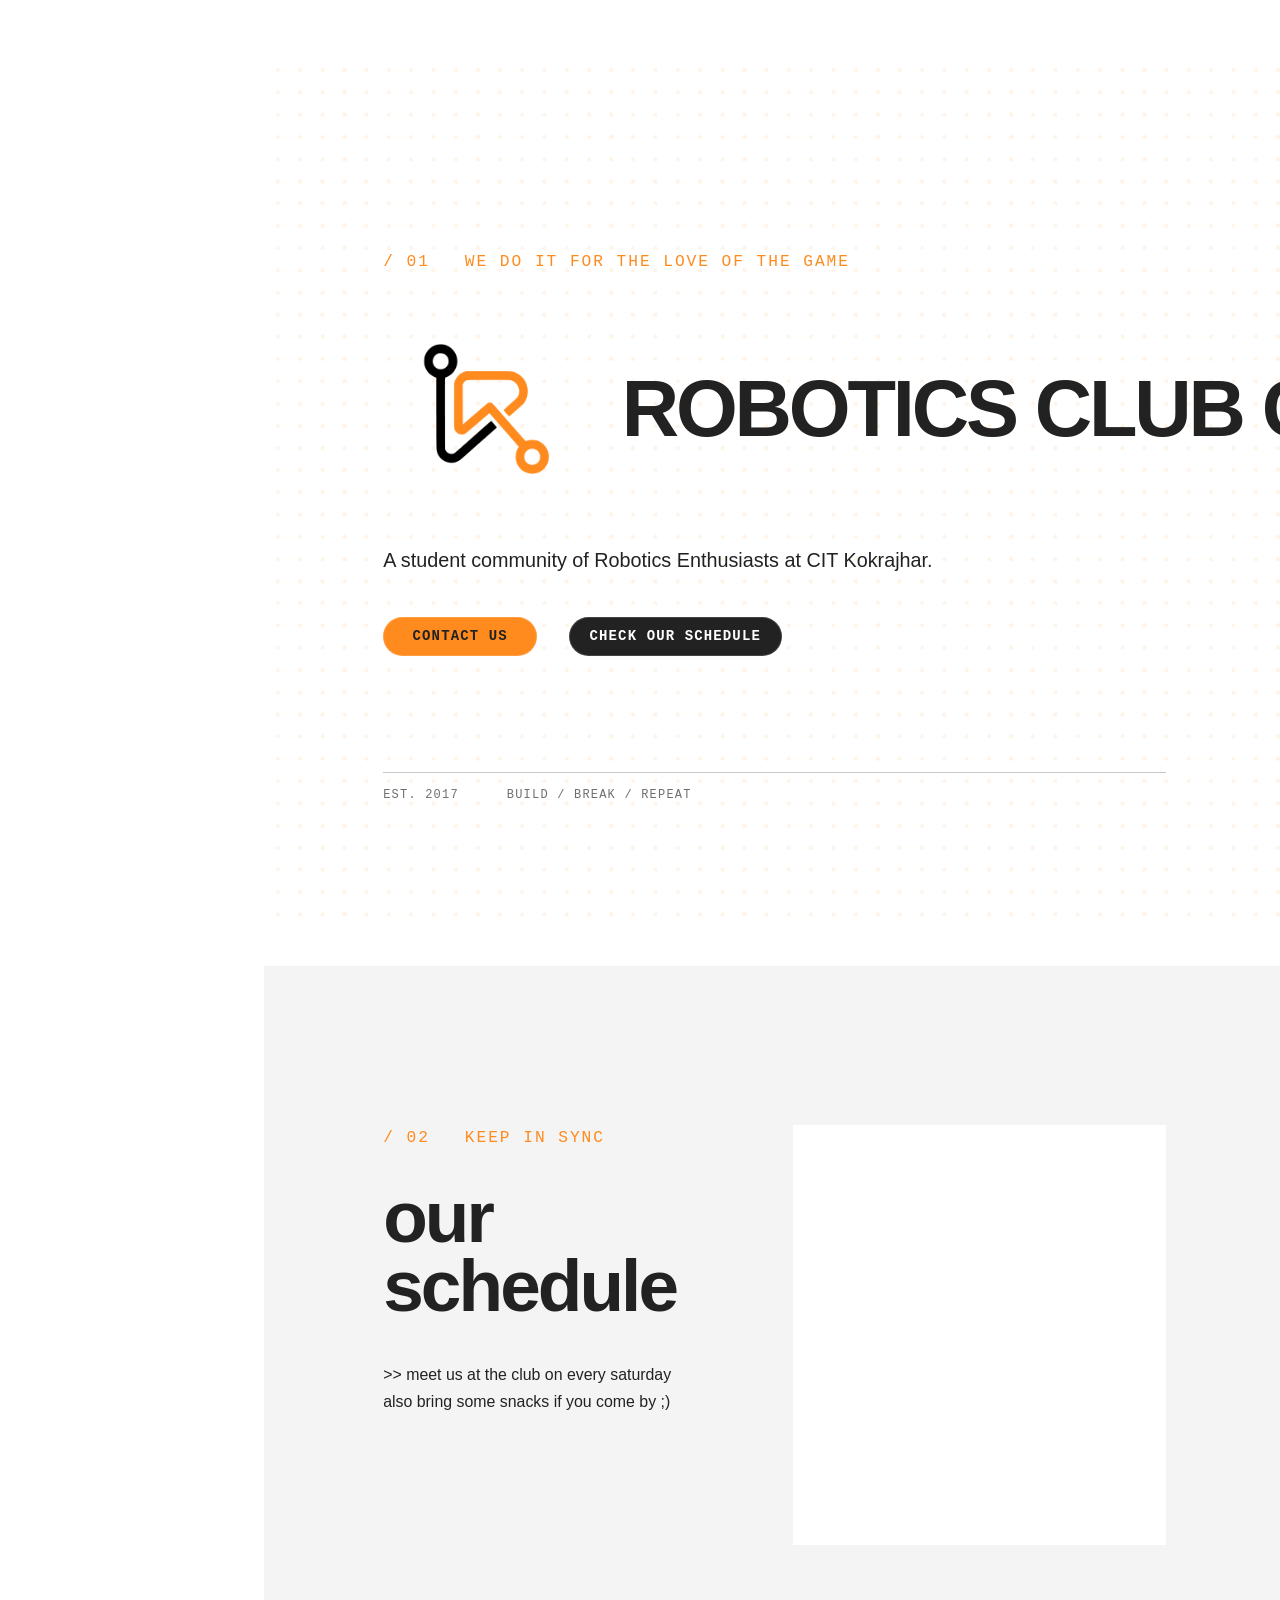
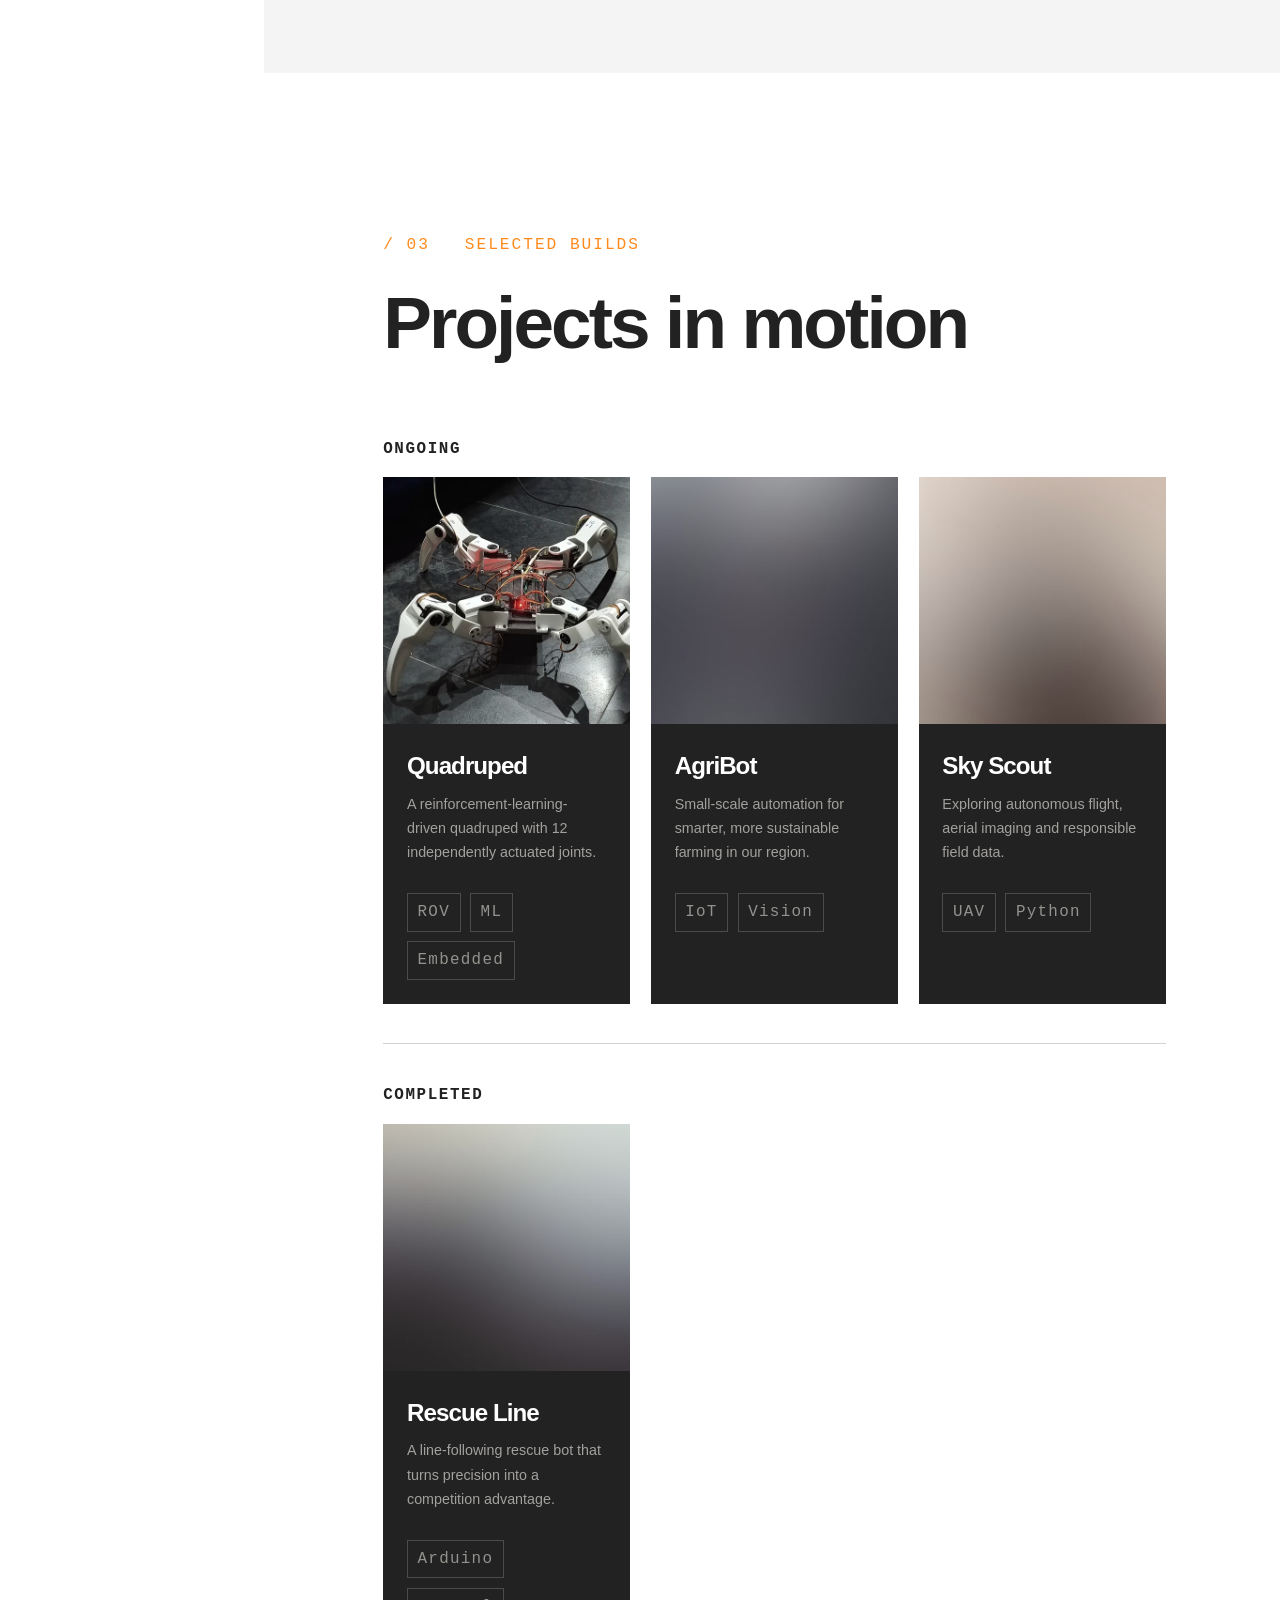
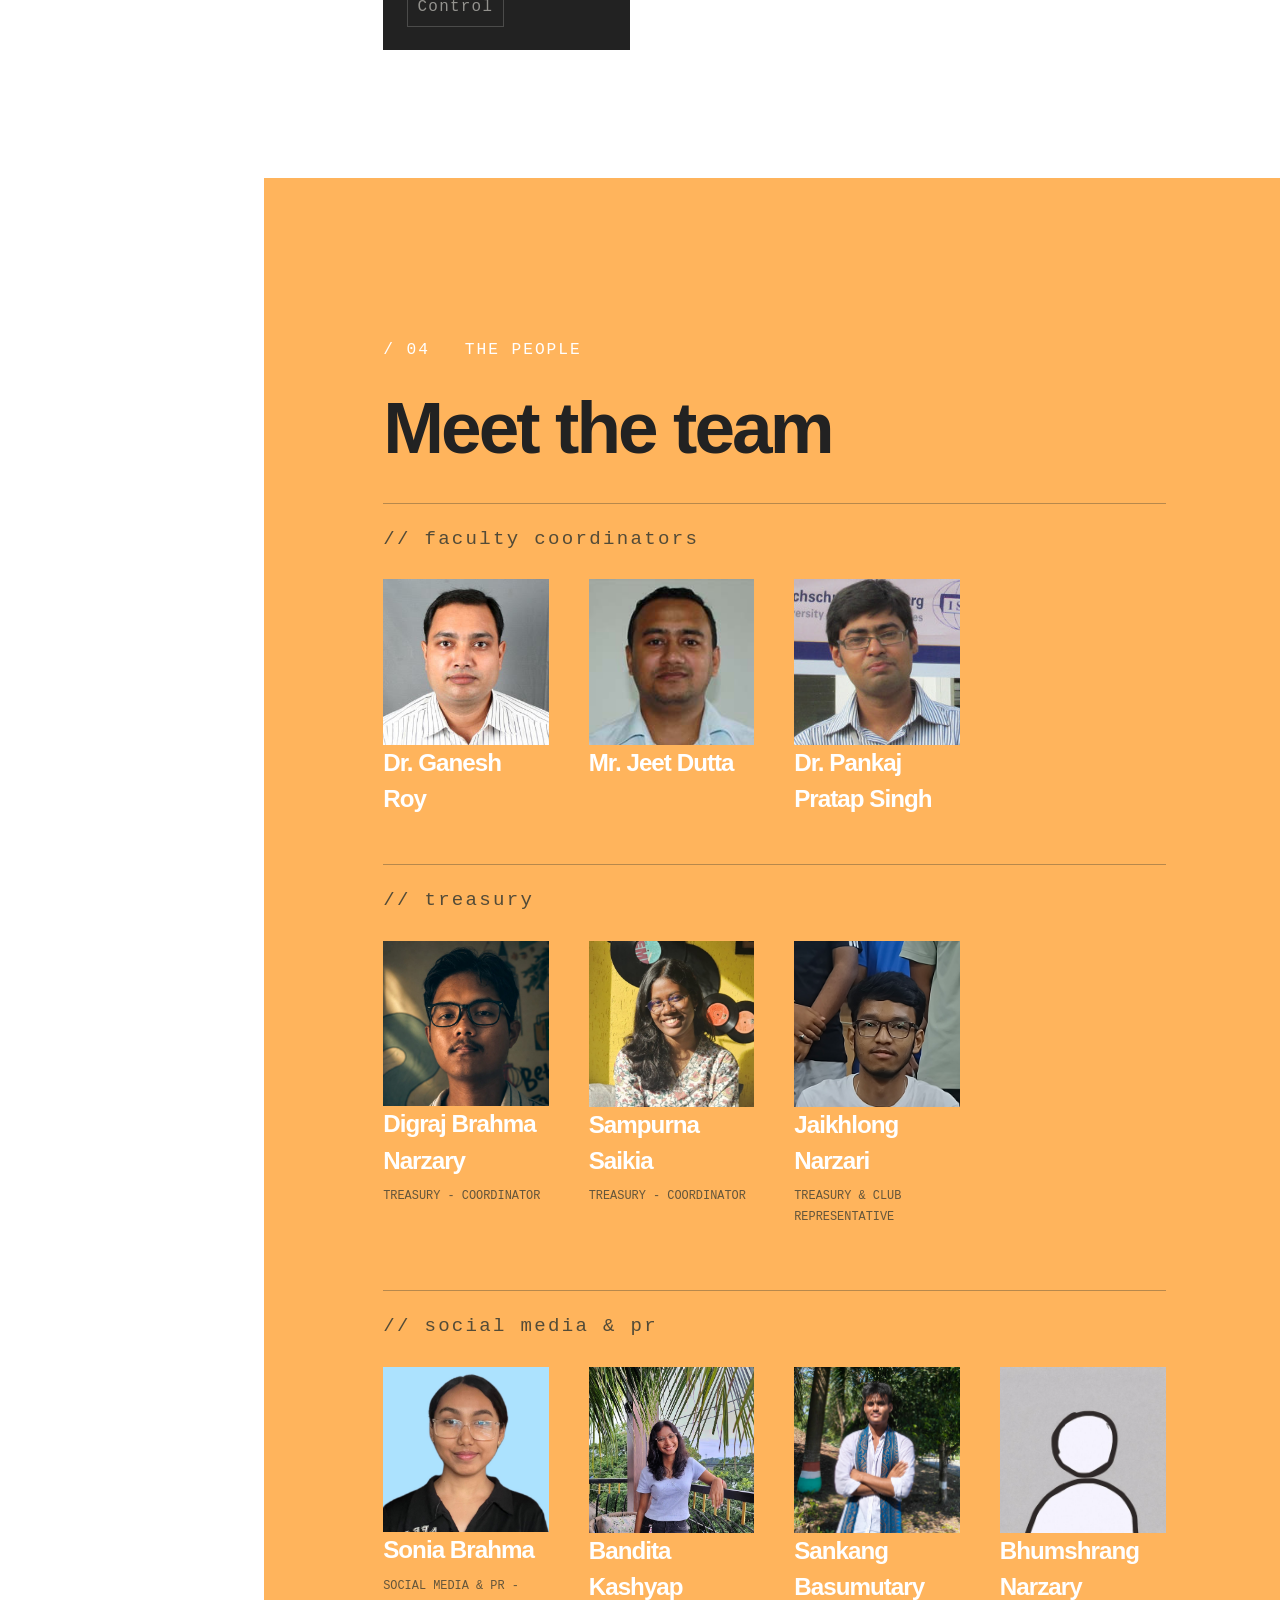
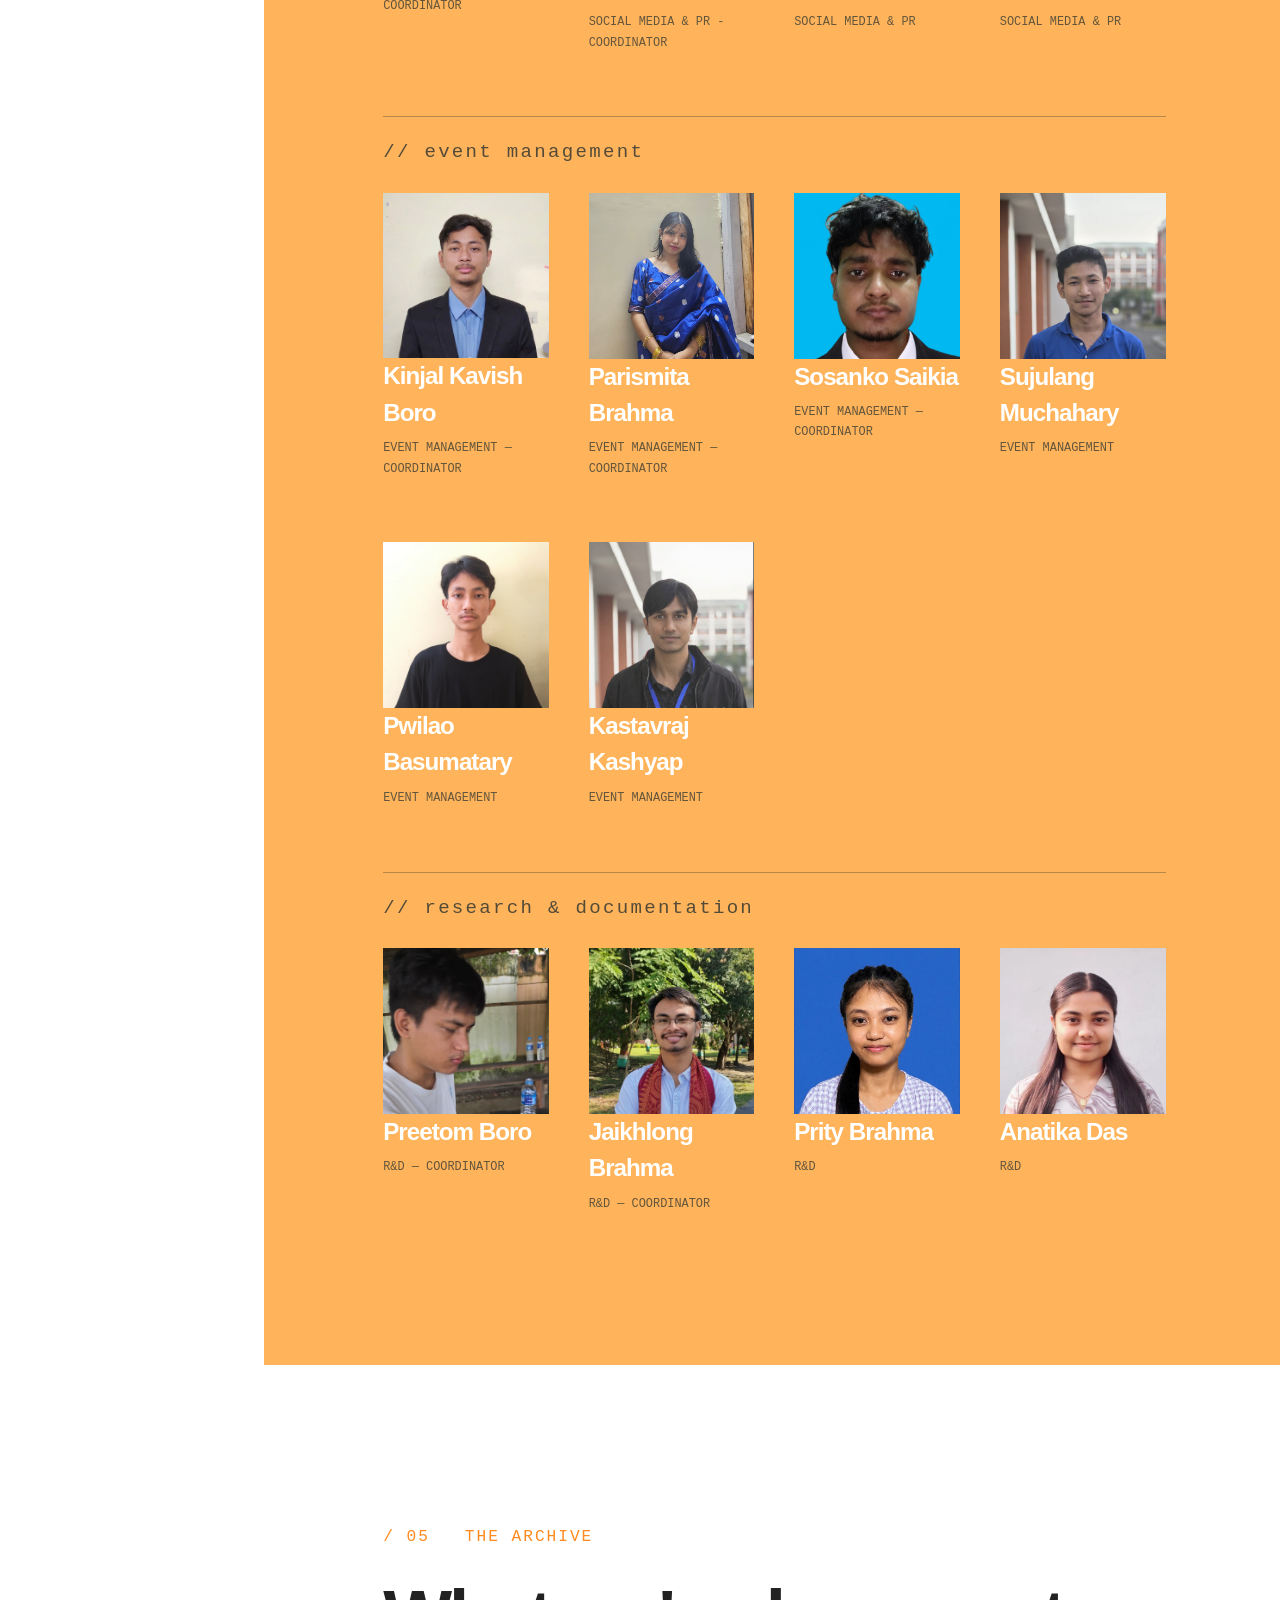
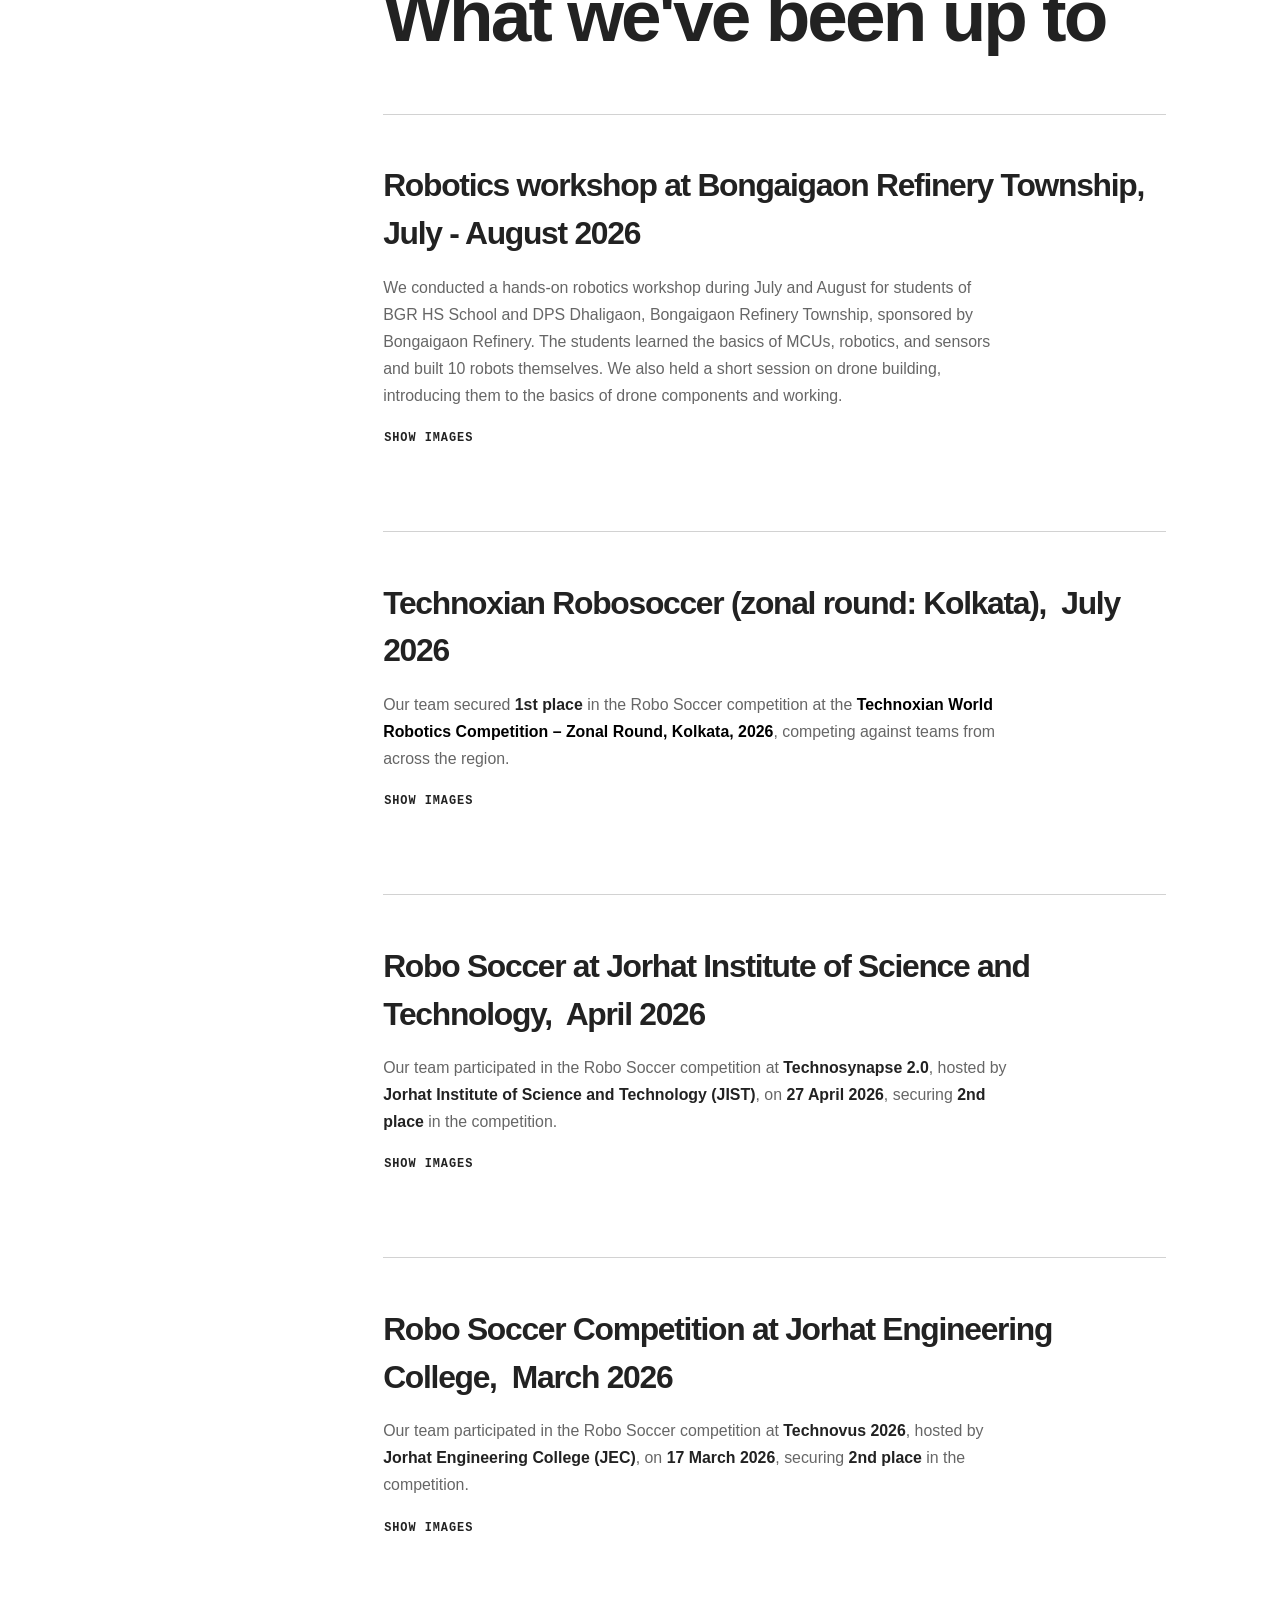
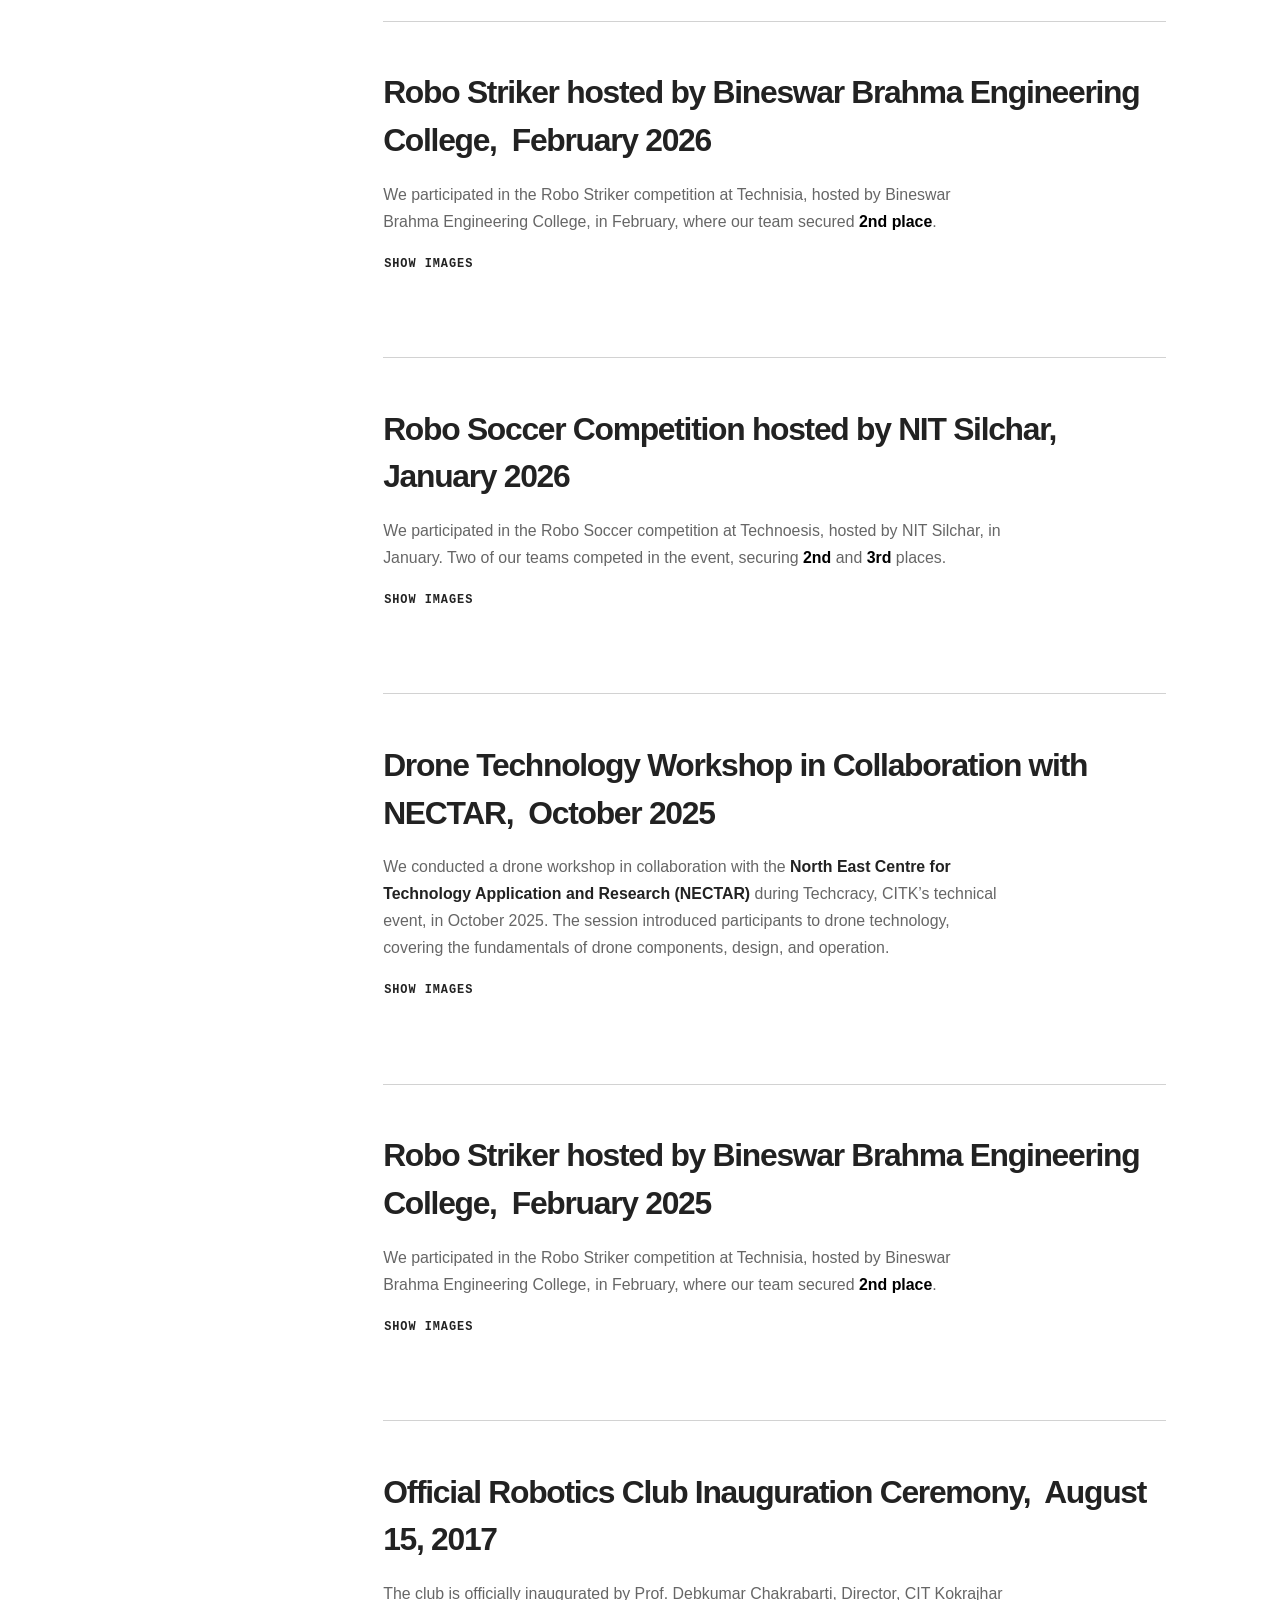
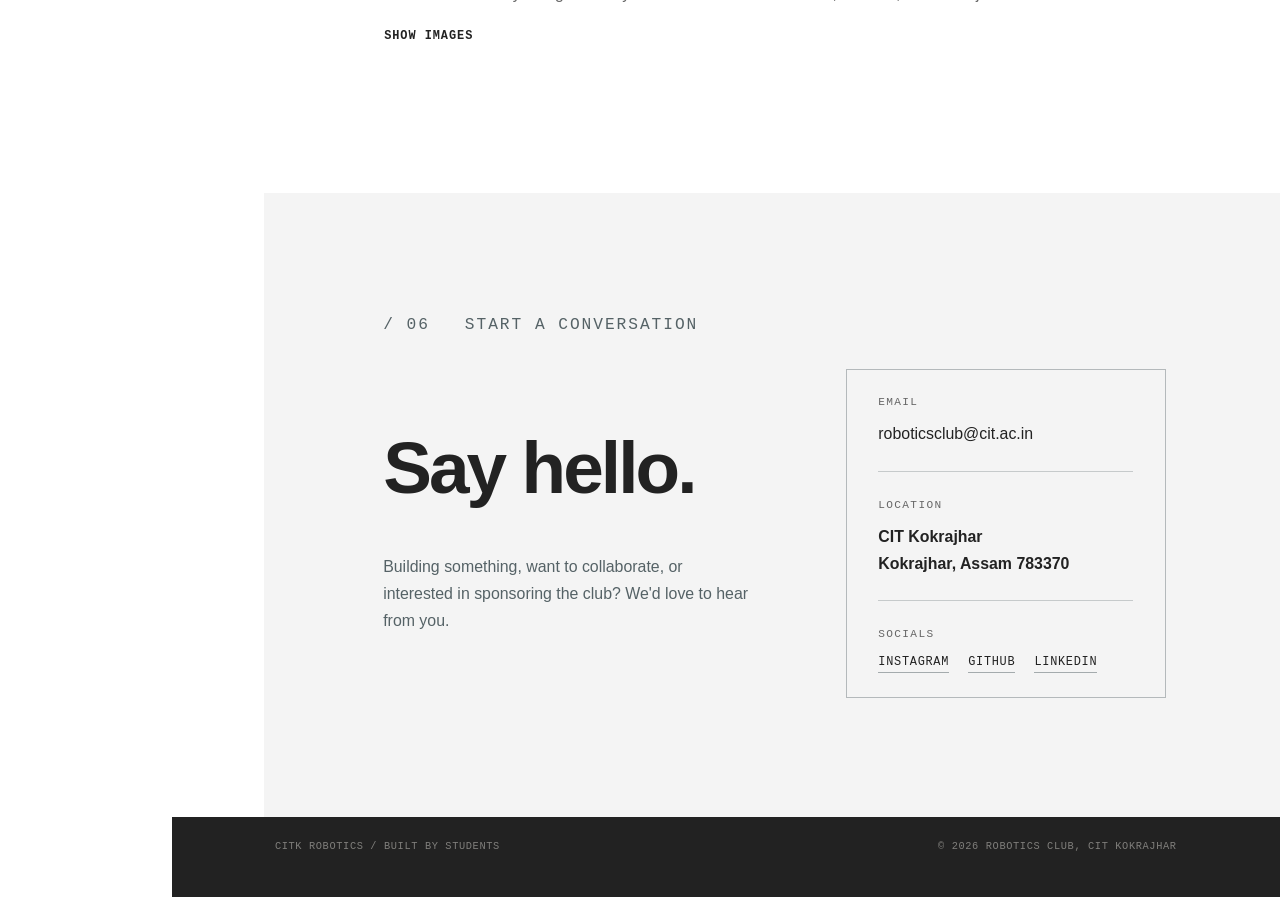
==== commit 8e037eab: "Added Spider-Quadroped" ====
--- a/index.html
+++ b/index.html
@@ -73,12 +73,12 @@
 				</div>
 				<h3 class="project-category">Ongoing</h3>
 				<div class="project-grid">
-					<a class="project-card-link" href="projects/autonomous-rover.html">
-						<article class="project-card"><img src="images/pic01.jpg" alt="Robotics project prototype" />
+					<a class="project-card-link" href="projects/quadruped2026.html">
+						<article class="project-card"><img src="images/project-images/quadruped2026/pic01.jpeg" alt="Robotics project prototype" />
 							<div class="project-body">
-								<h3>Autonomous Rover</h3>
-								<p>A terrain-mapping rover built for the uneven, curious world outside the lab.</p>
-								<div class="tags"><span>ROS</span><span>LiDAR</span><span>Embedded</span></div>
+								<h3>Quadruped</h3>
+								<p>A reinforcement-learning-driven quadruped with 12 independently actuated joints.</p>
+								<div class="tags"><span>ROV</span><span>ML</span><span>Embedded</span></div>
 							</div>
 						</article>
 					</a>
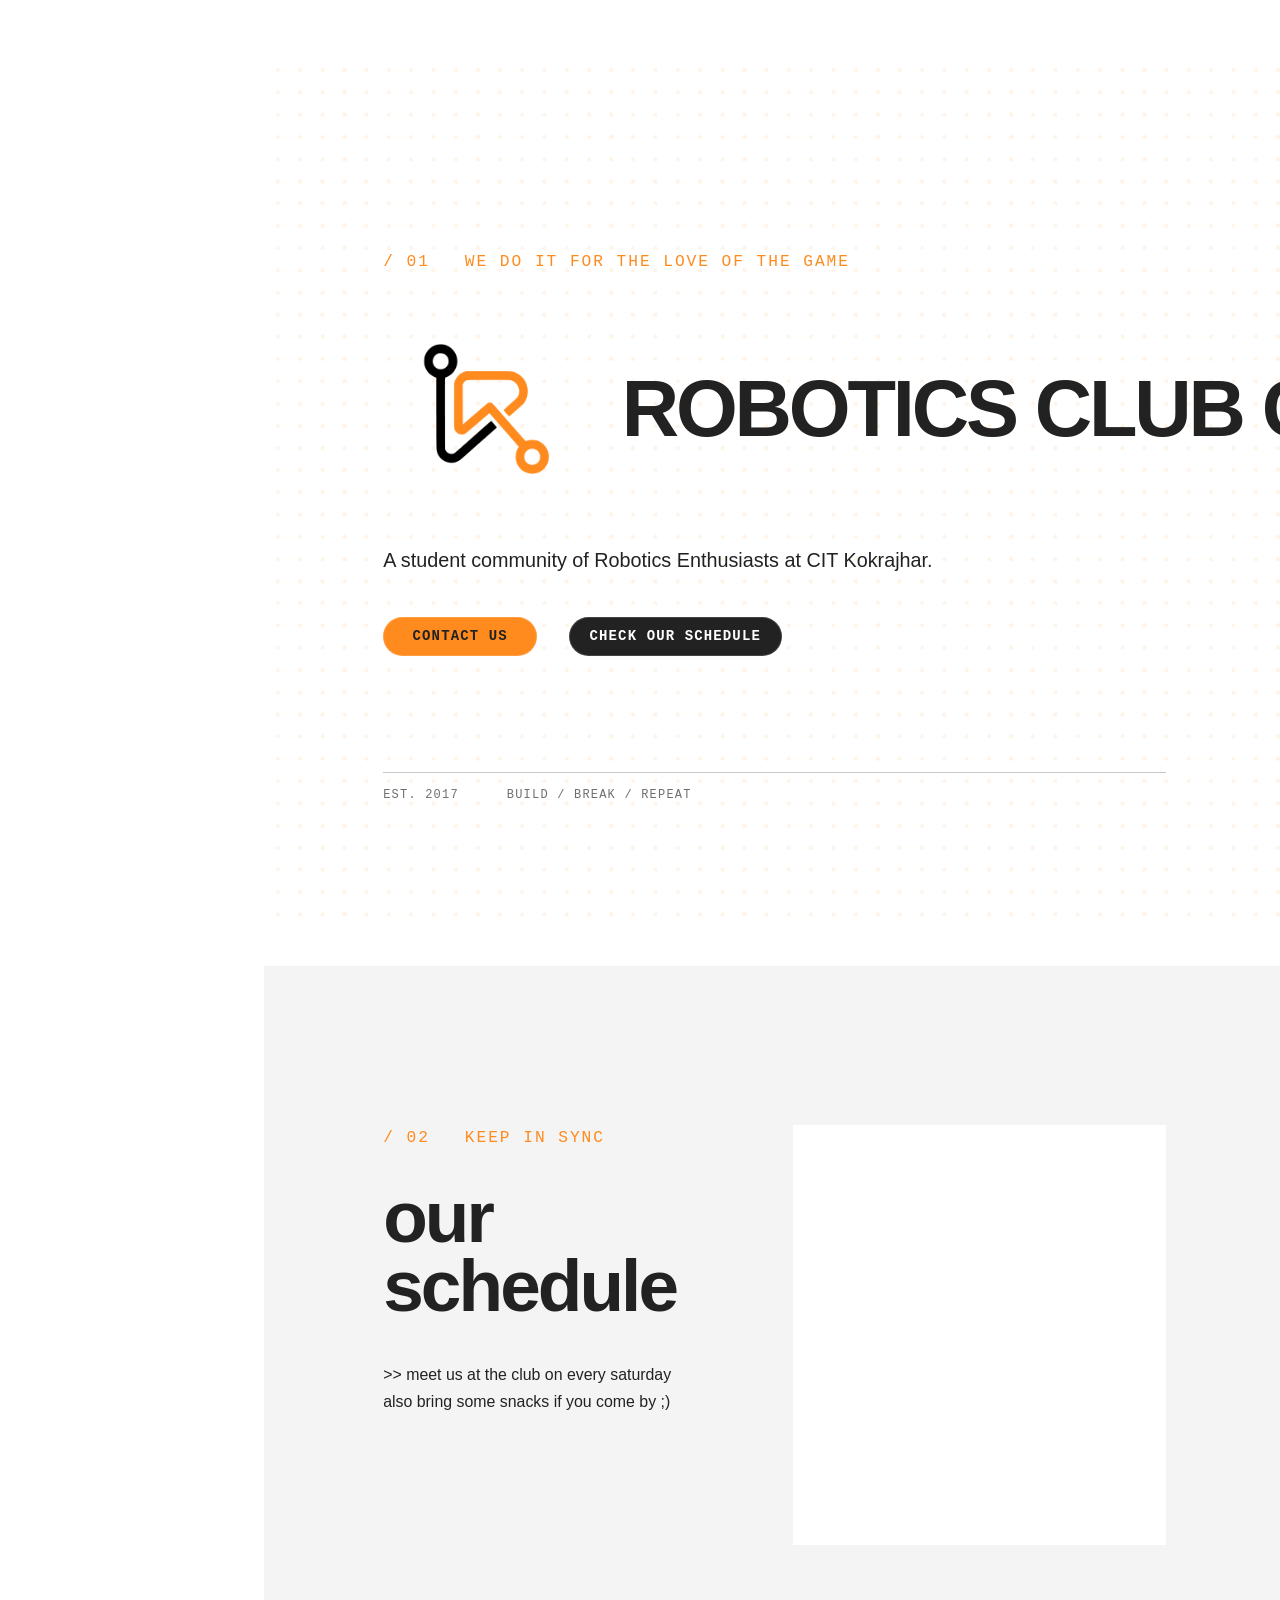
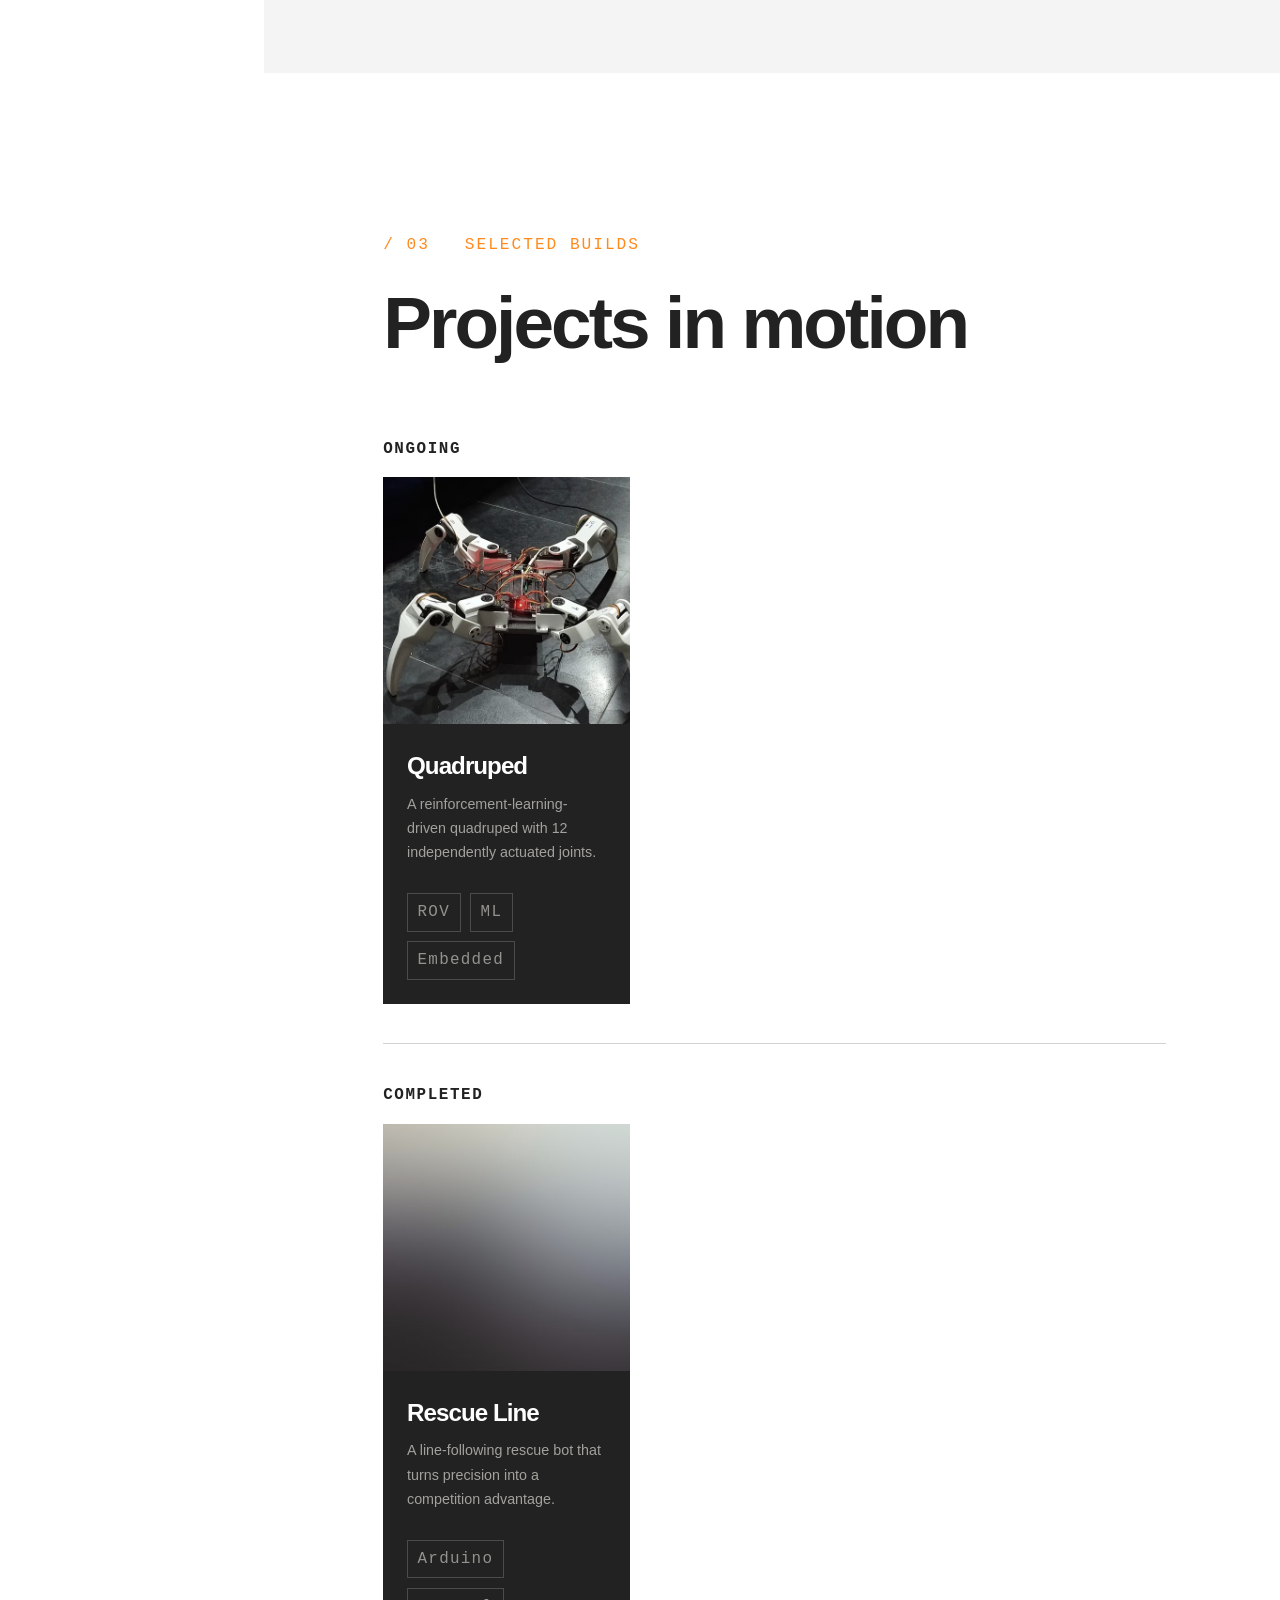
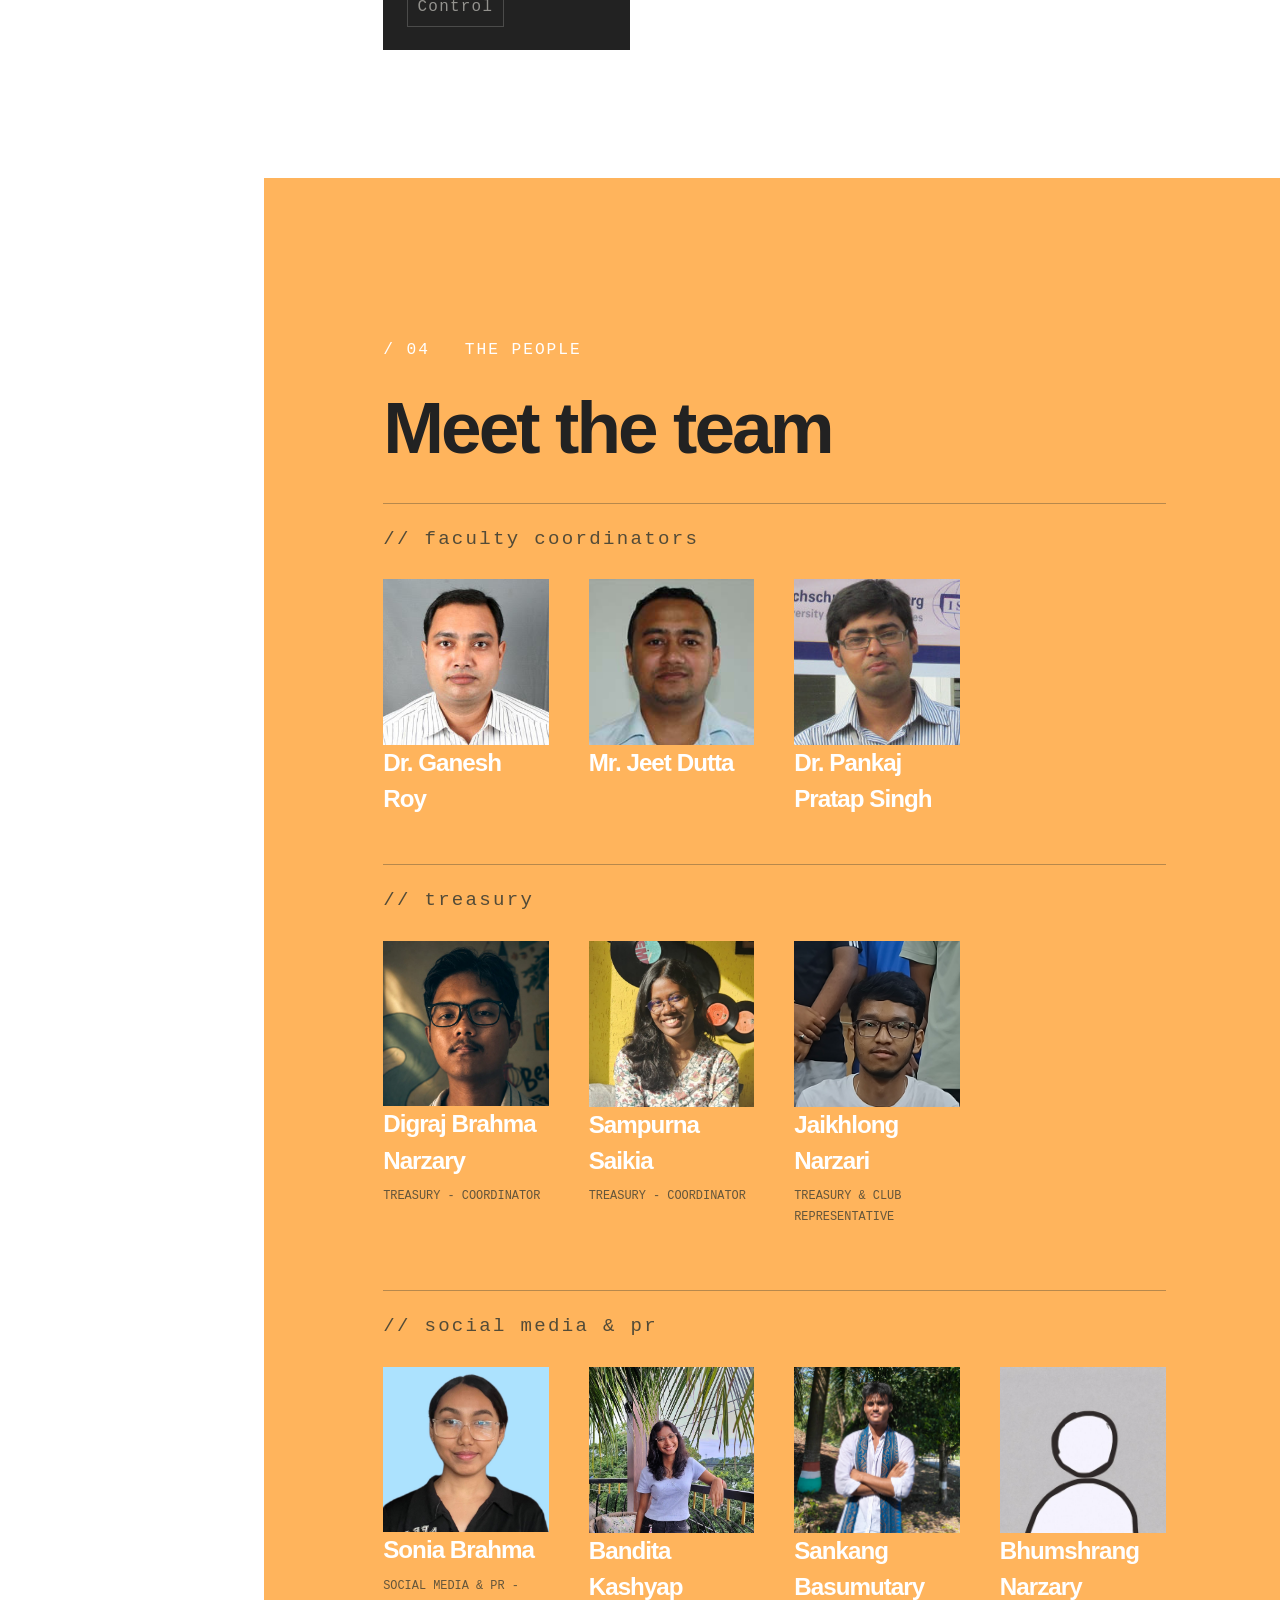
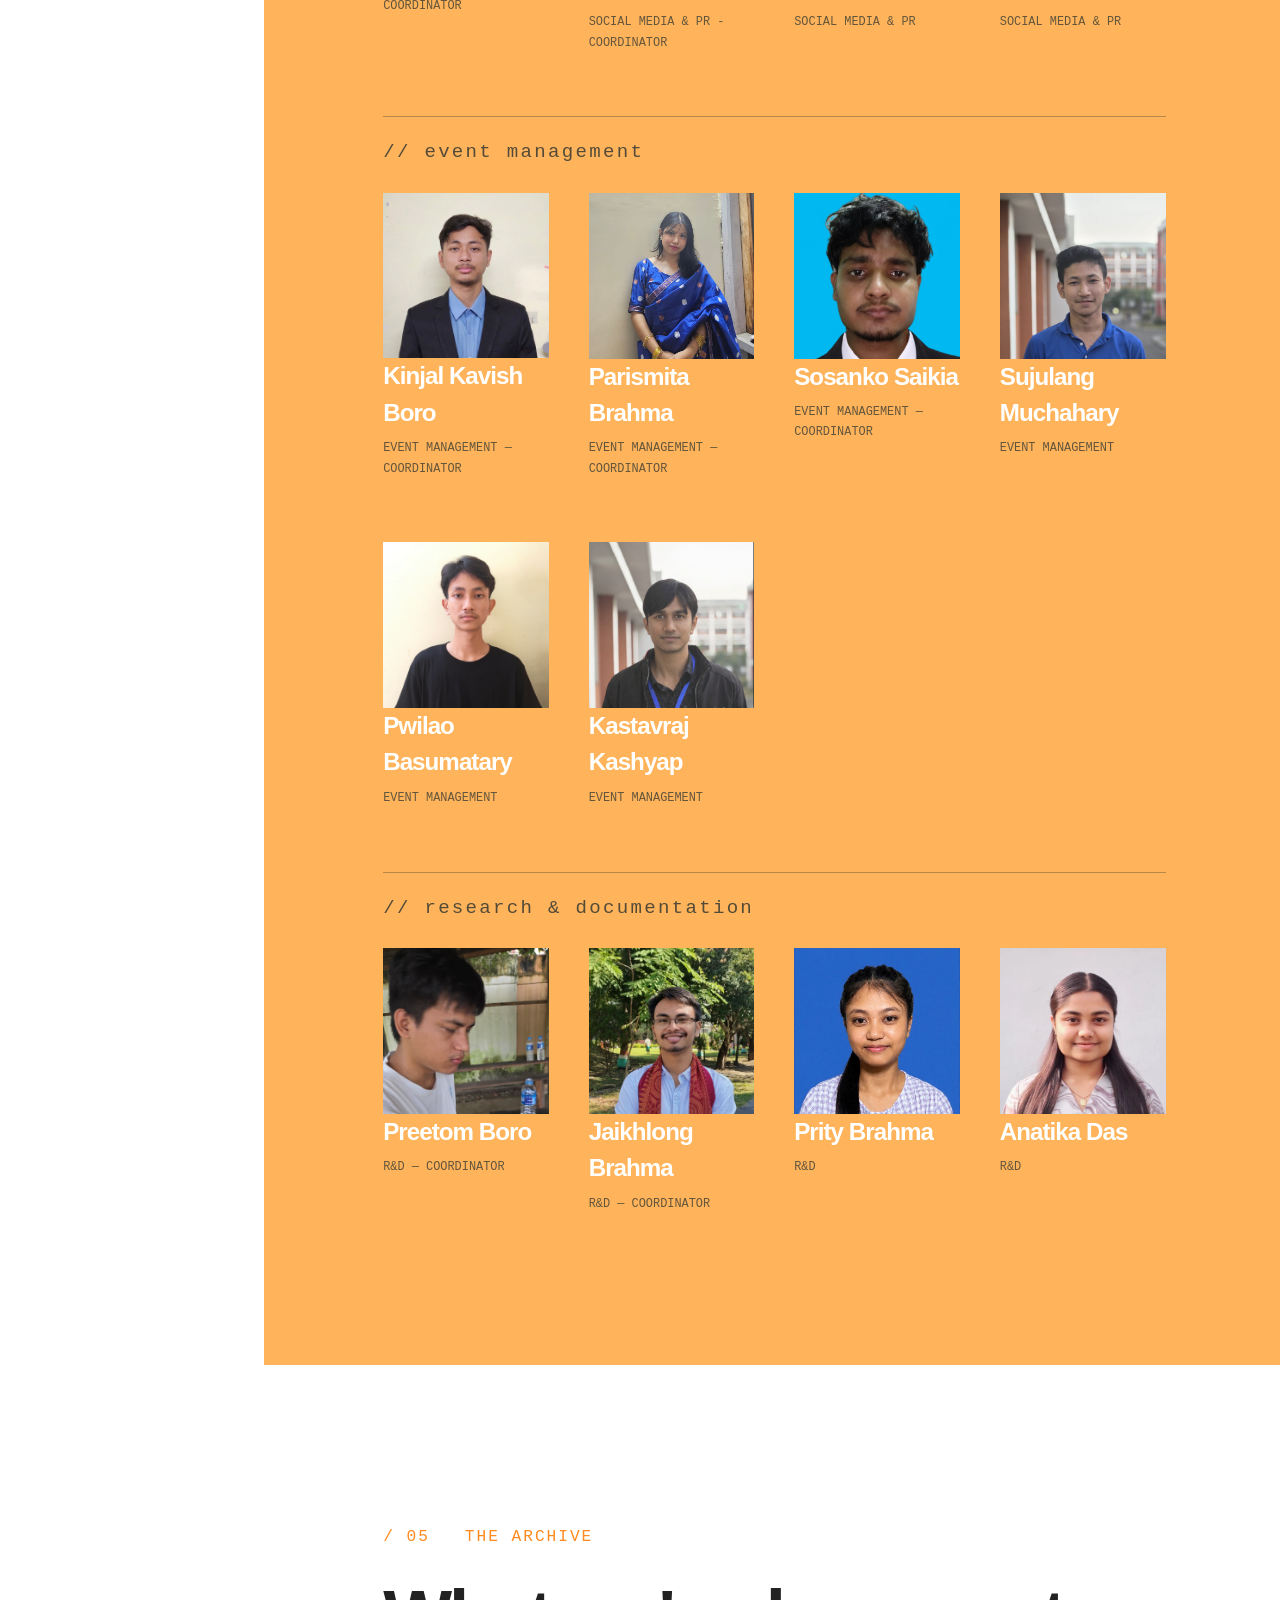
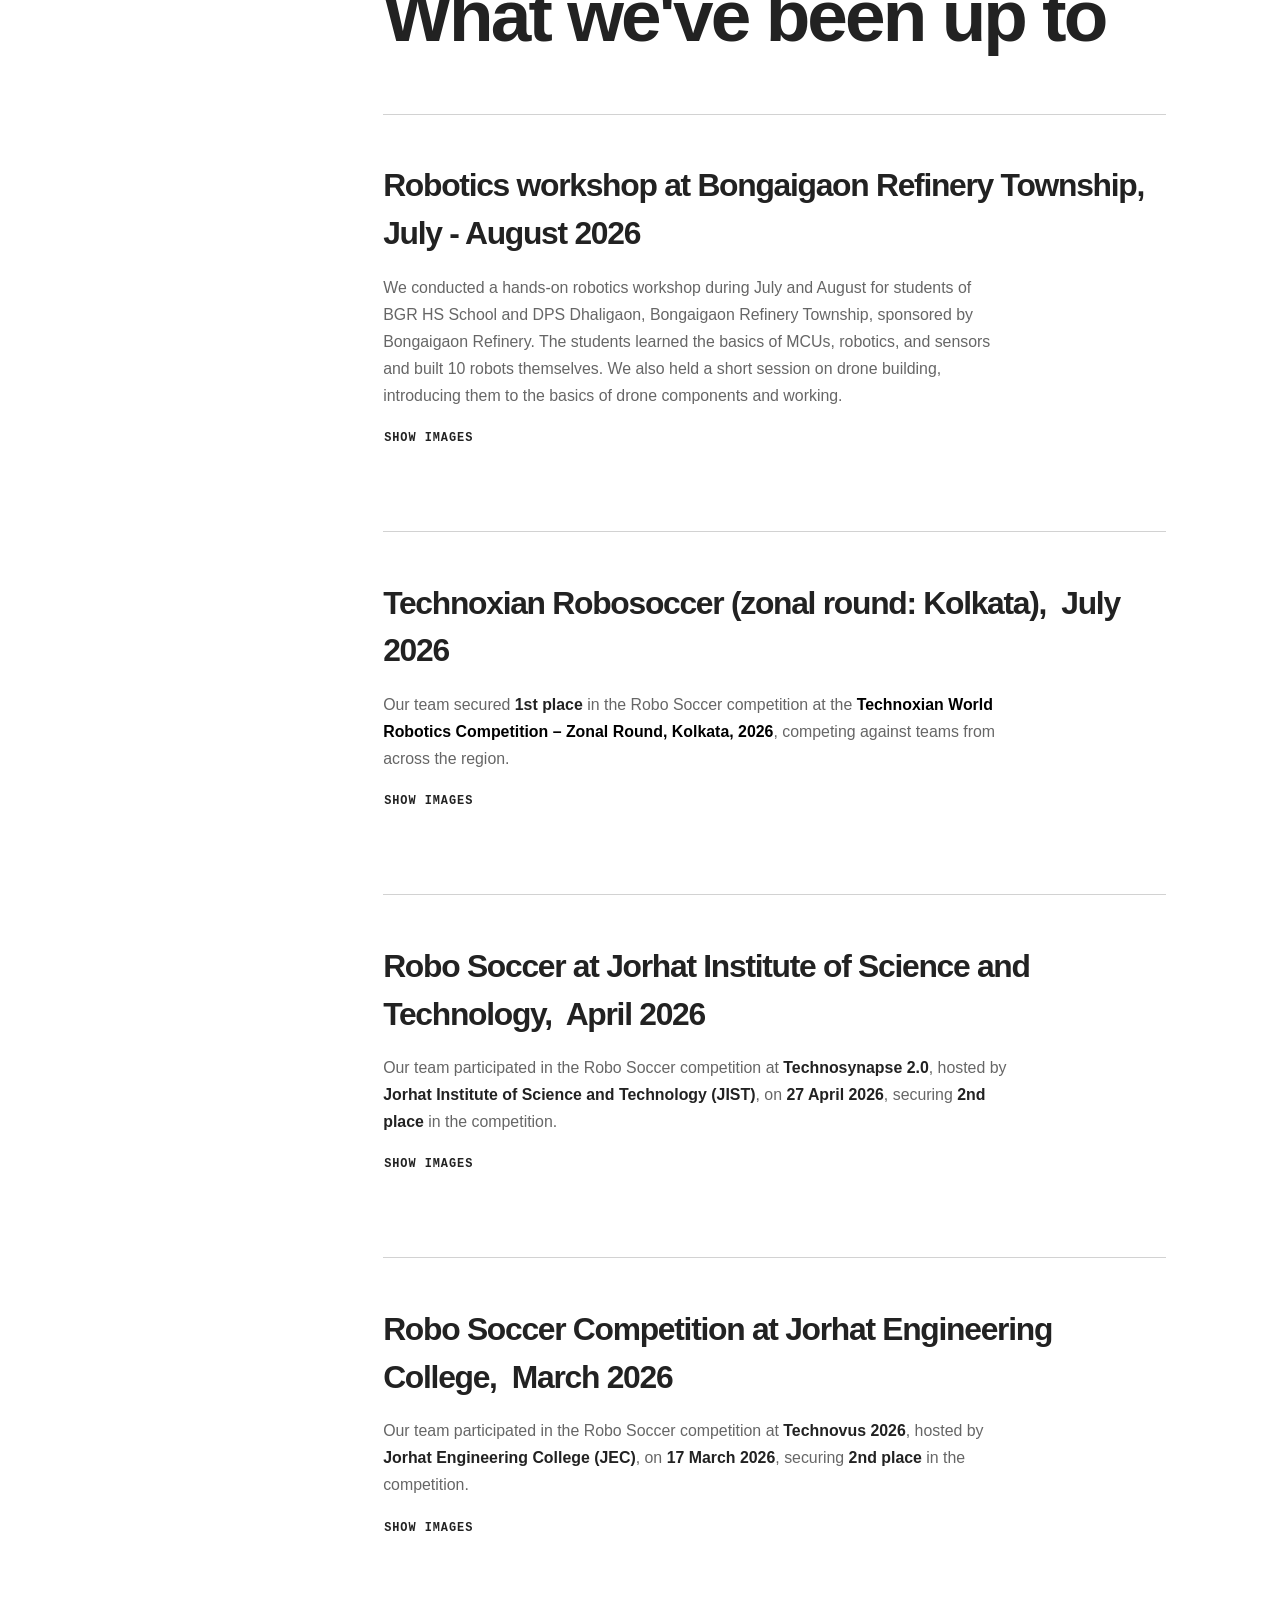
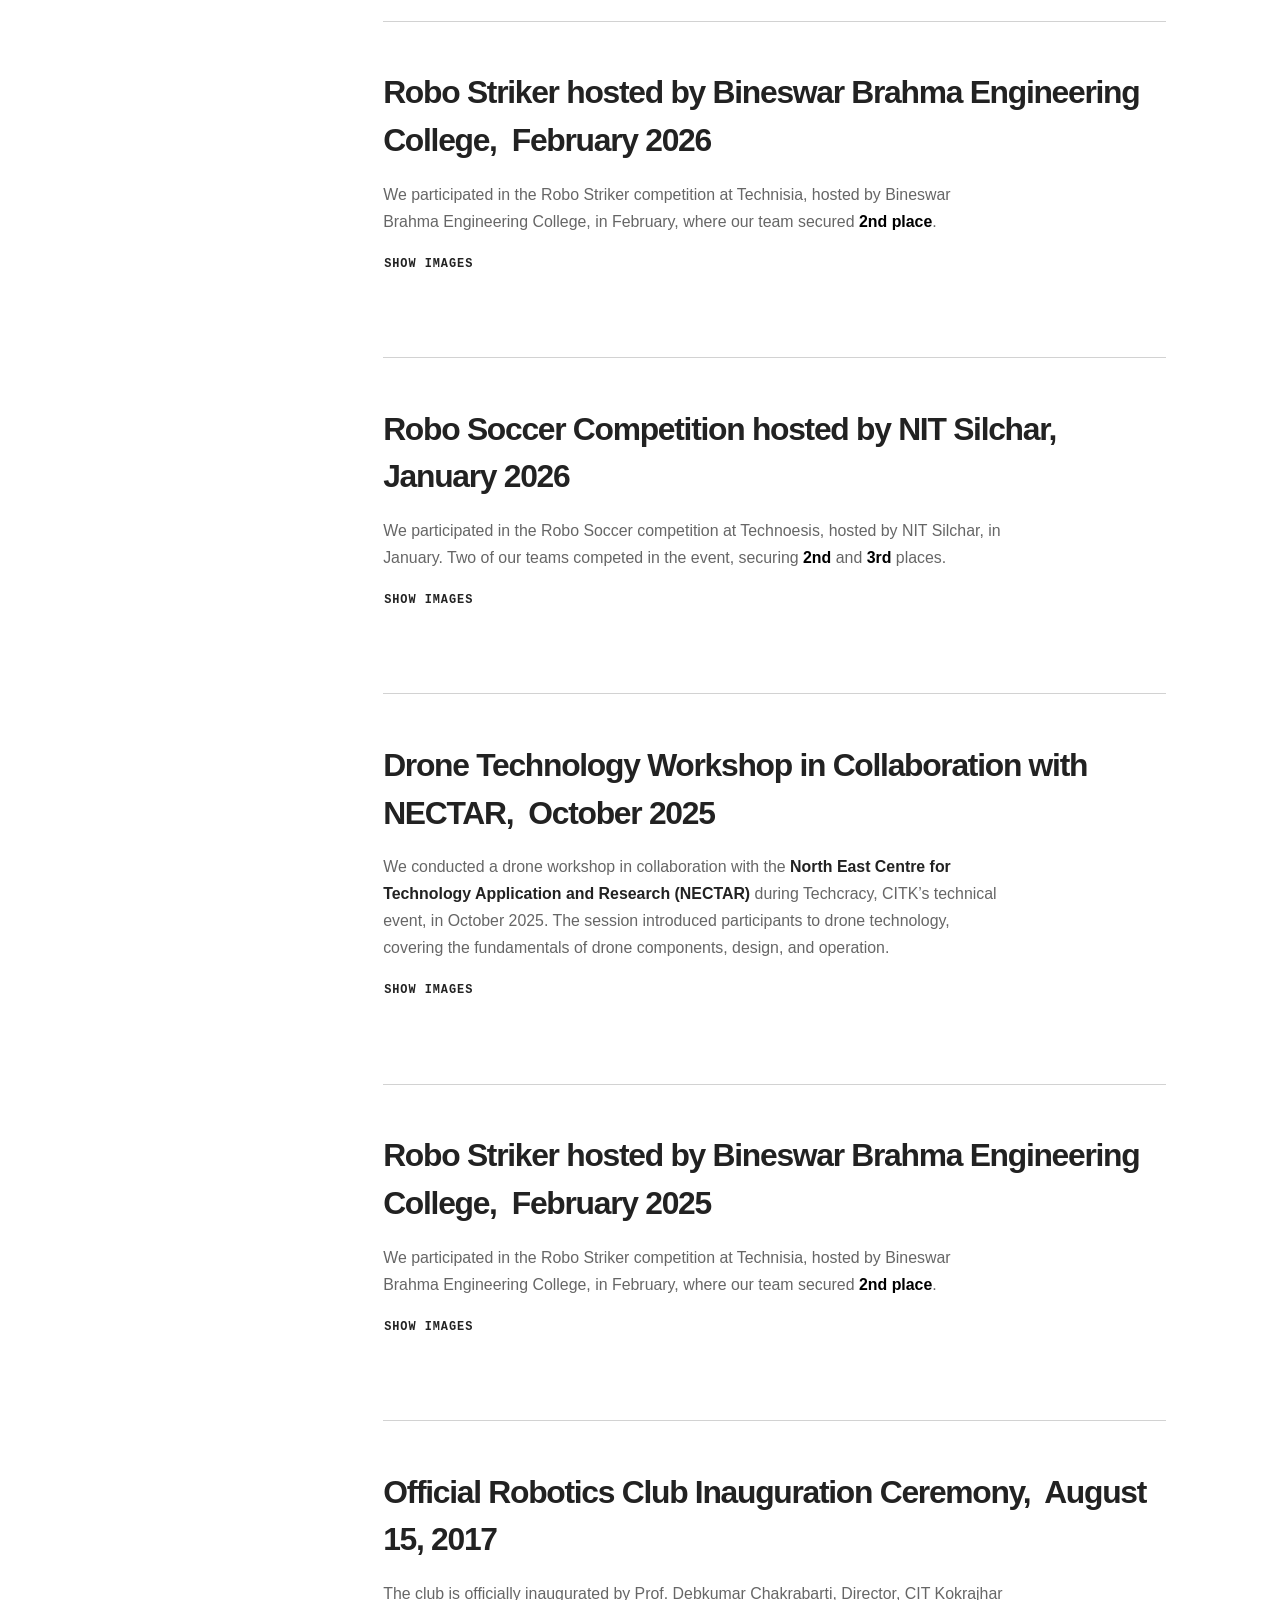
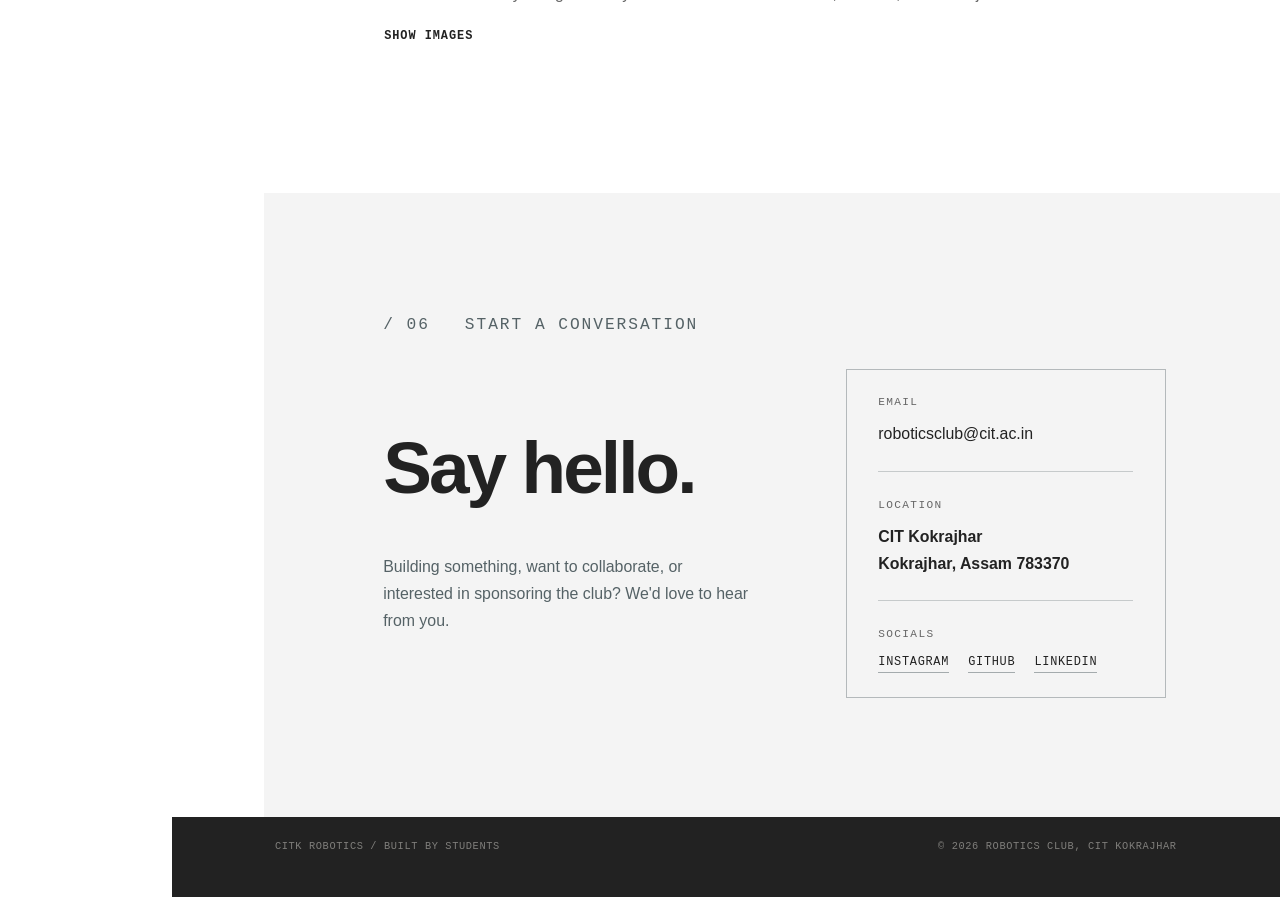
==== commit 65872b55: "hid dummy projects" ====
--- a/index.html
+++ b/index.html
@@ -82,7 +82,7 @@
 							</div>
 						</article>
 					</a>
-					<a class="project-card-link" href="projects/agribot.html">
+					<!-- <a class="project-card-link" href="projects/agribot.html">
 						<article class="project-card"><img src="images/pic02.jpg"
 								alt="Electronics and robotics components" />
 							<div class="project-body">
@@ -100,7 +100,7 @@
 								<div class="tags"><span>UAV</span><span>Python</span></div>
 							</div>
 						</article>
-					</a>
+					</a> -->
 				</div>
 				<h3 class="project-category completed-heading">Completed</h3>
 
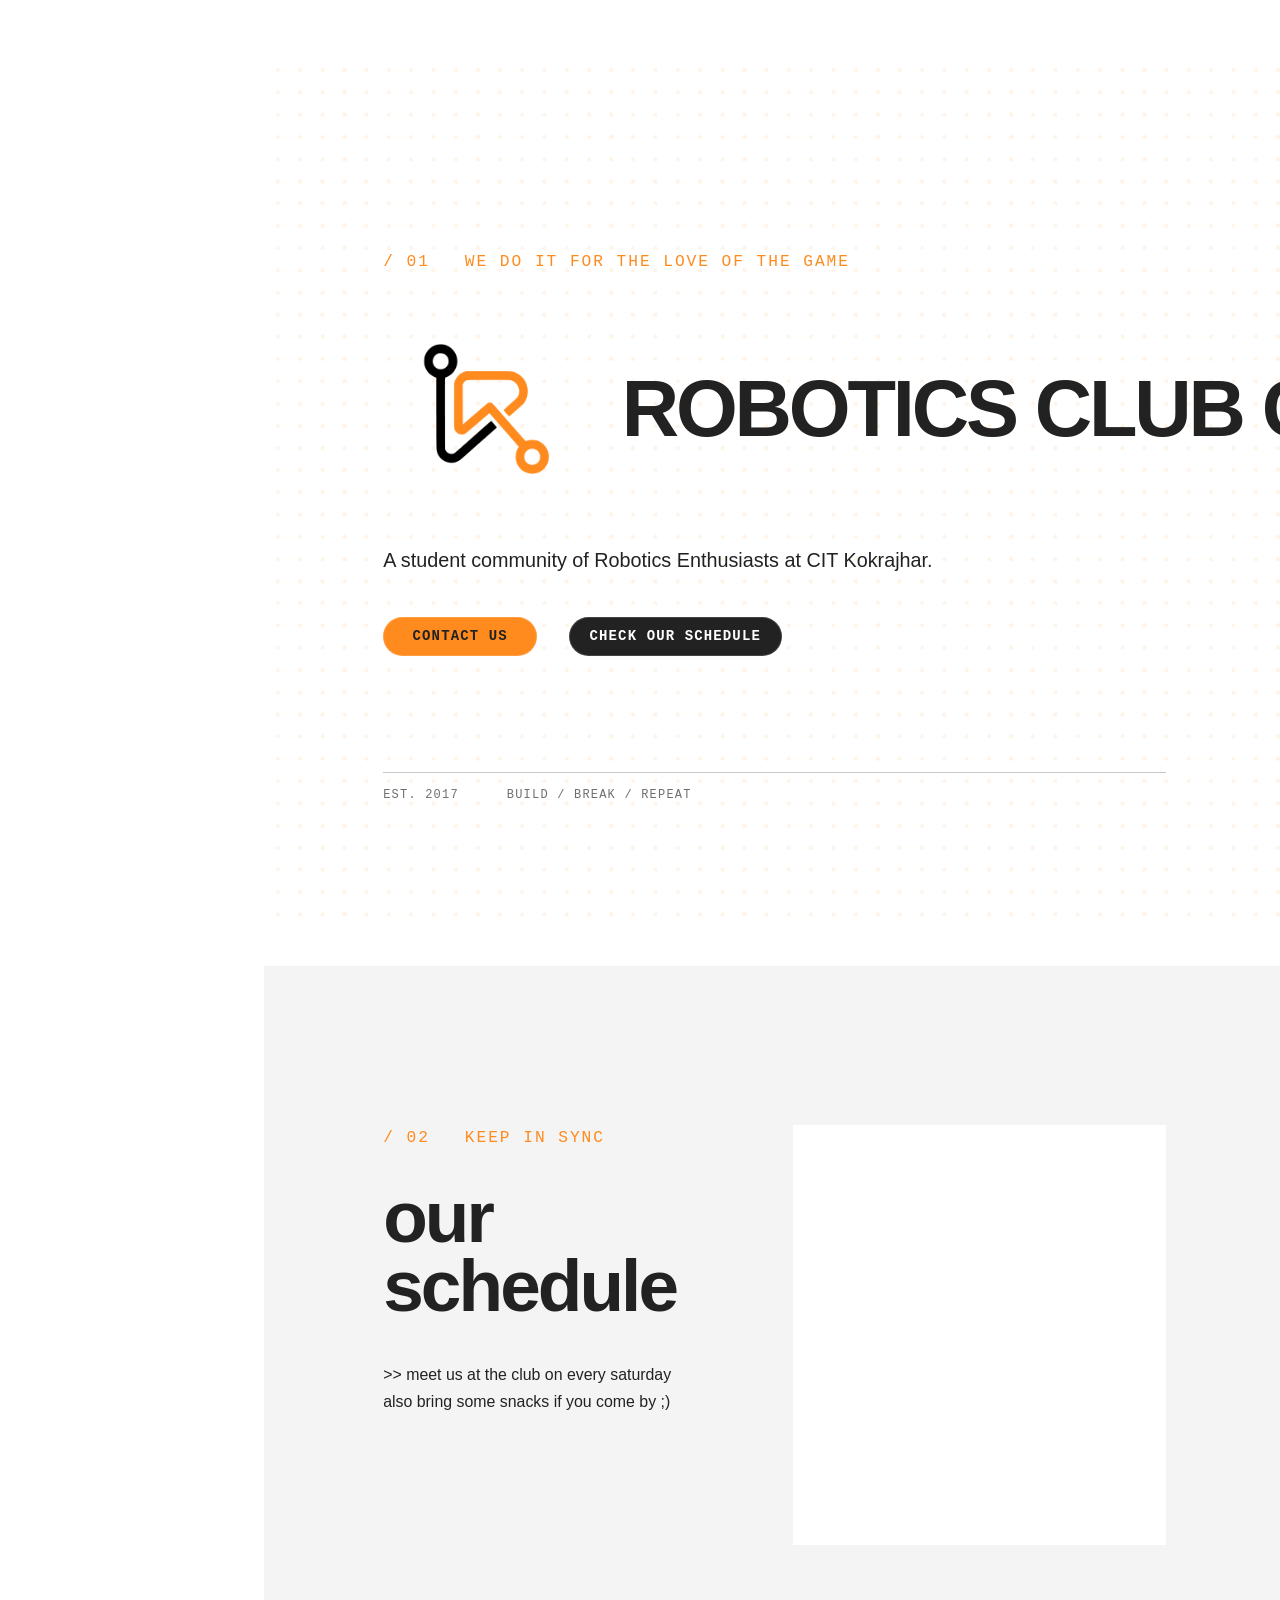
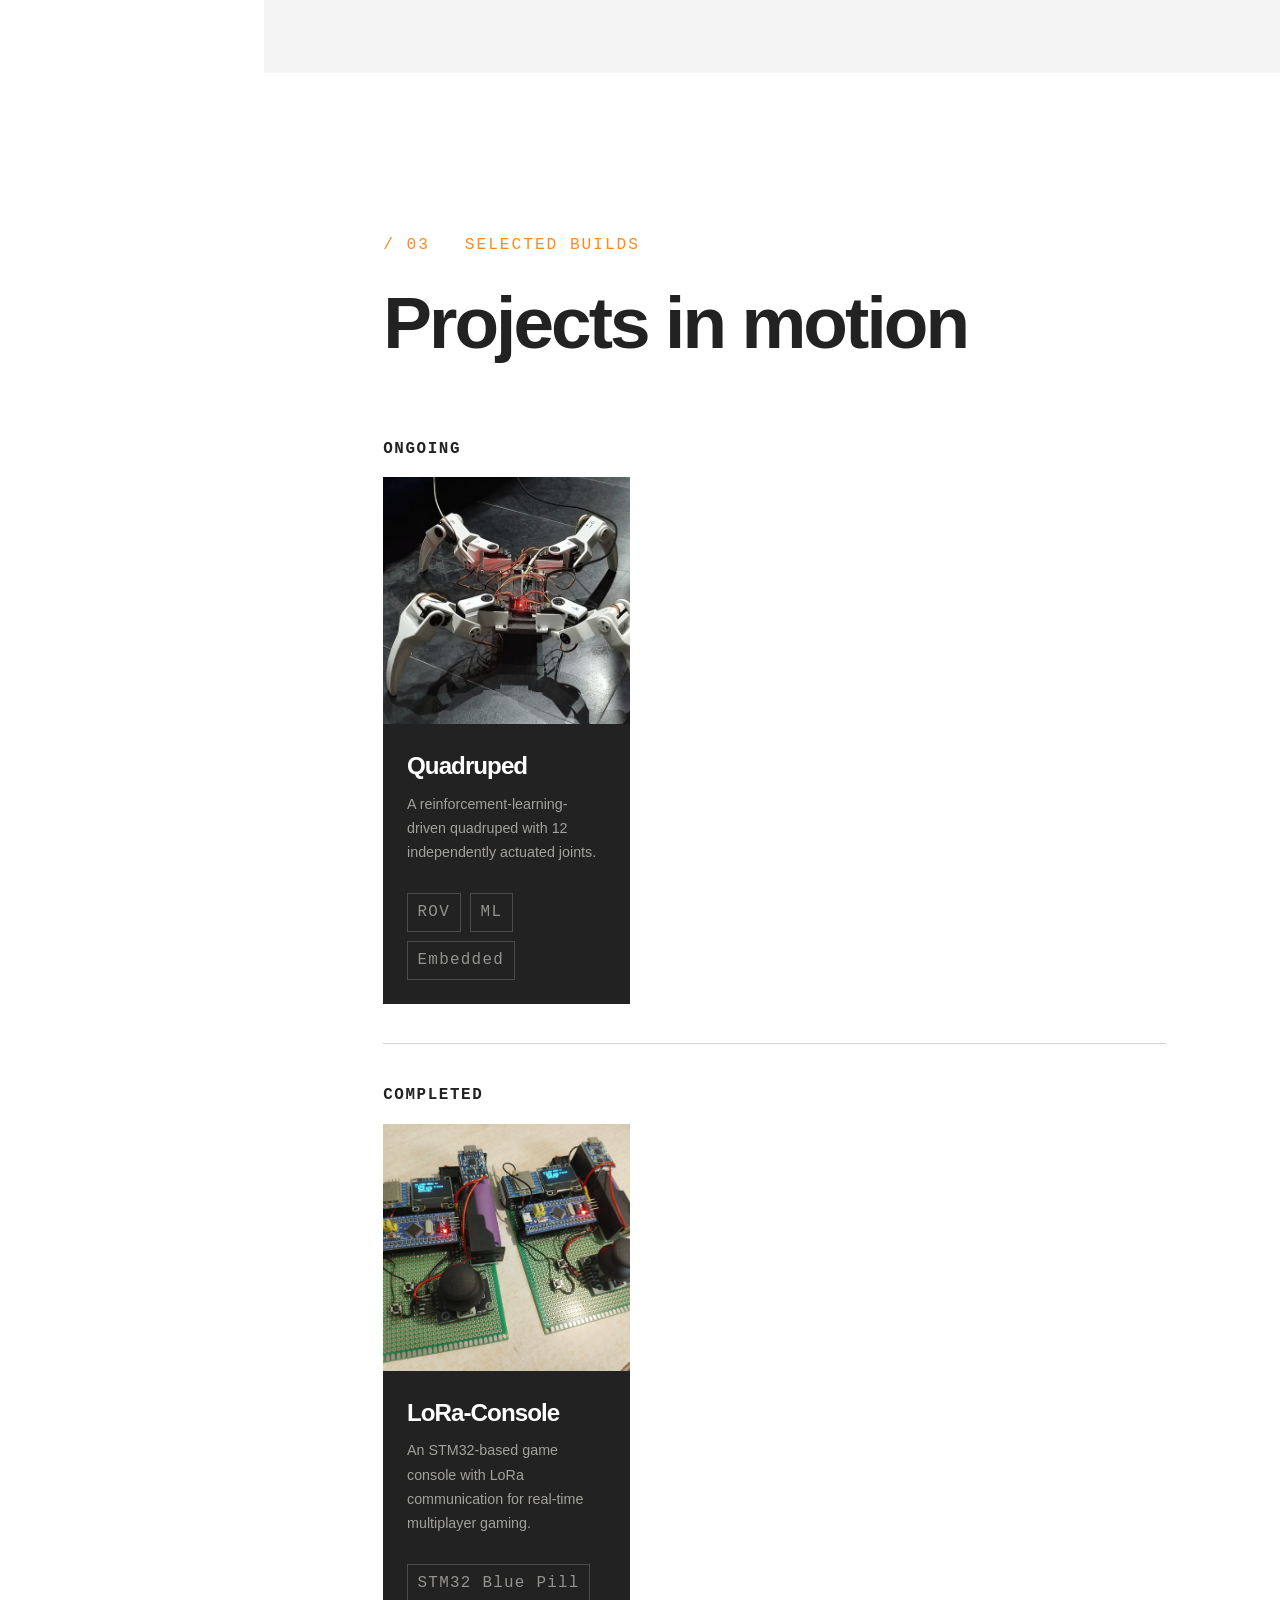
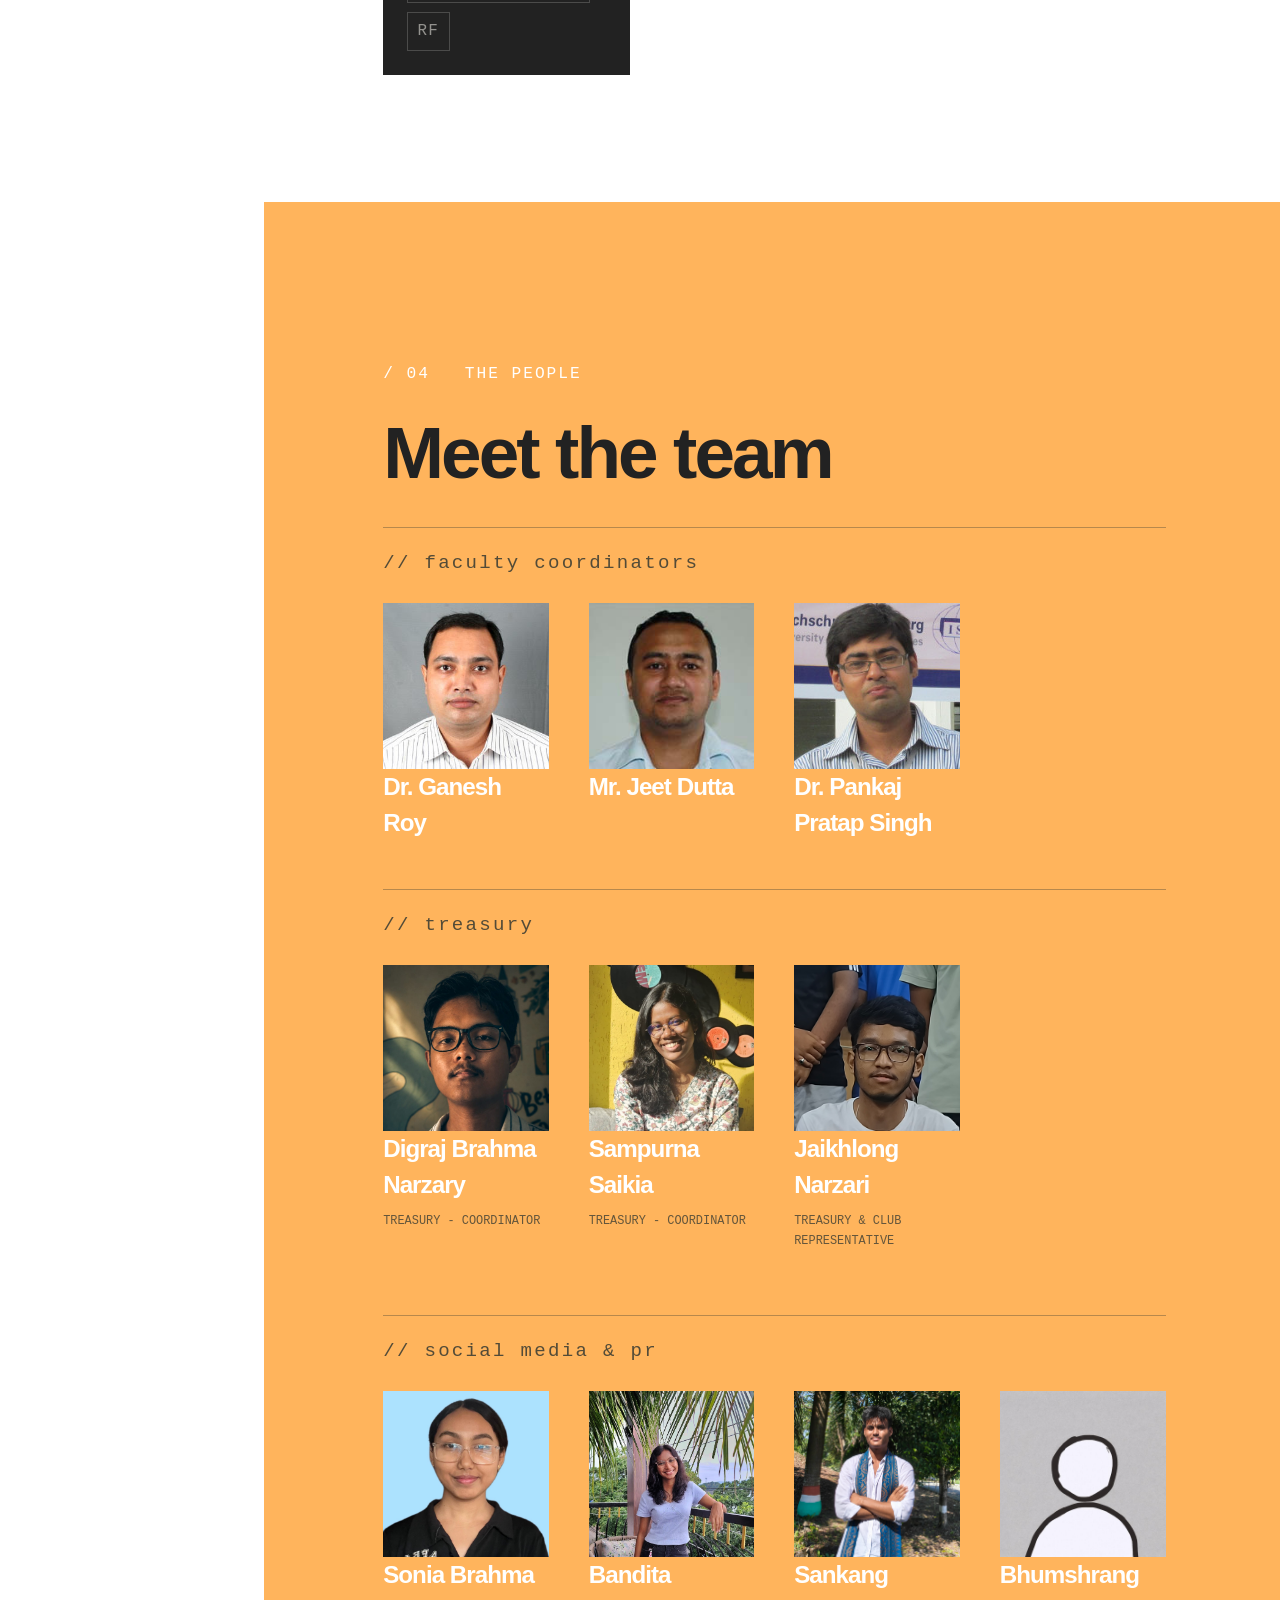
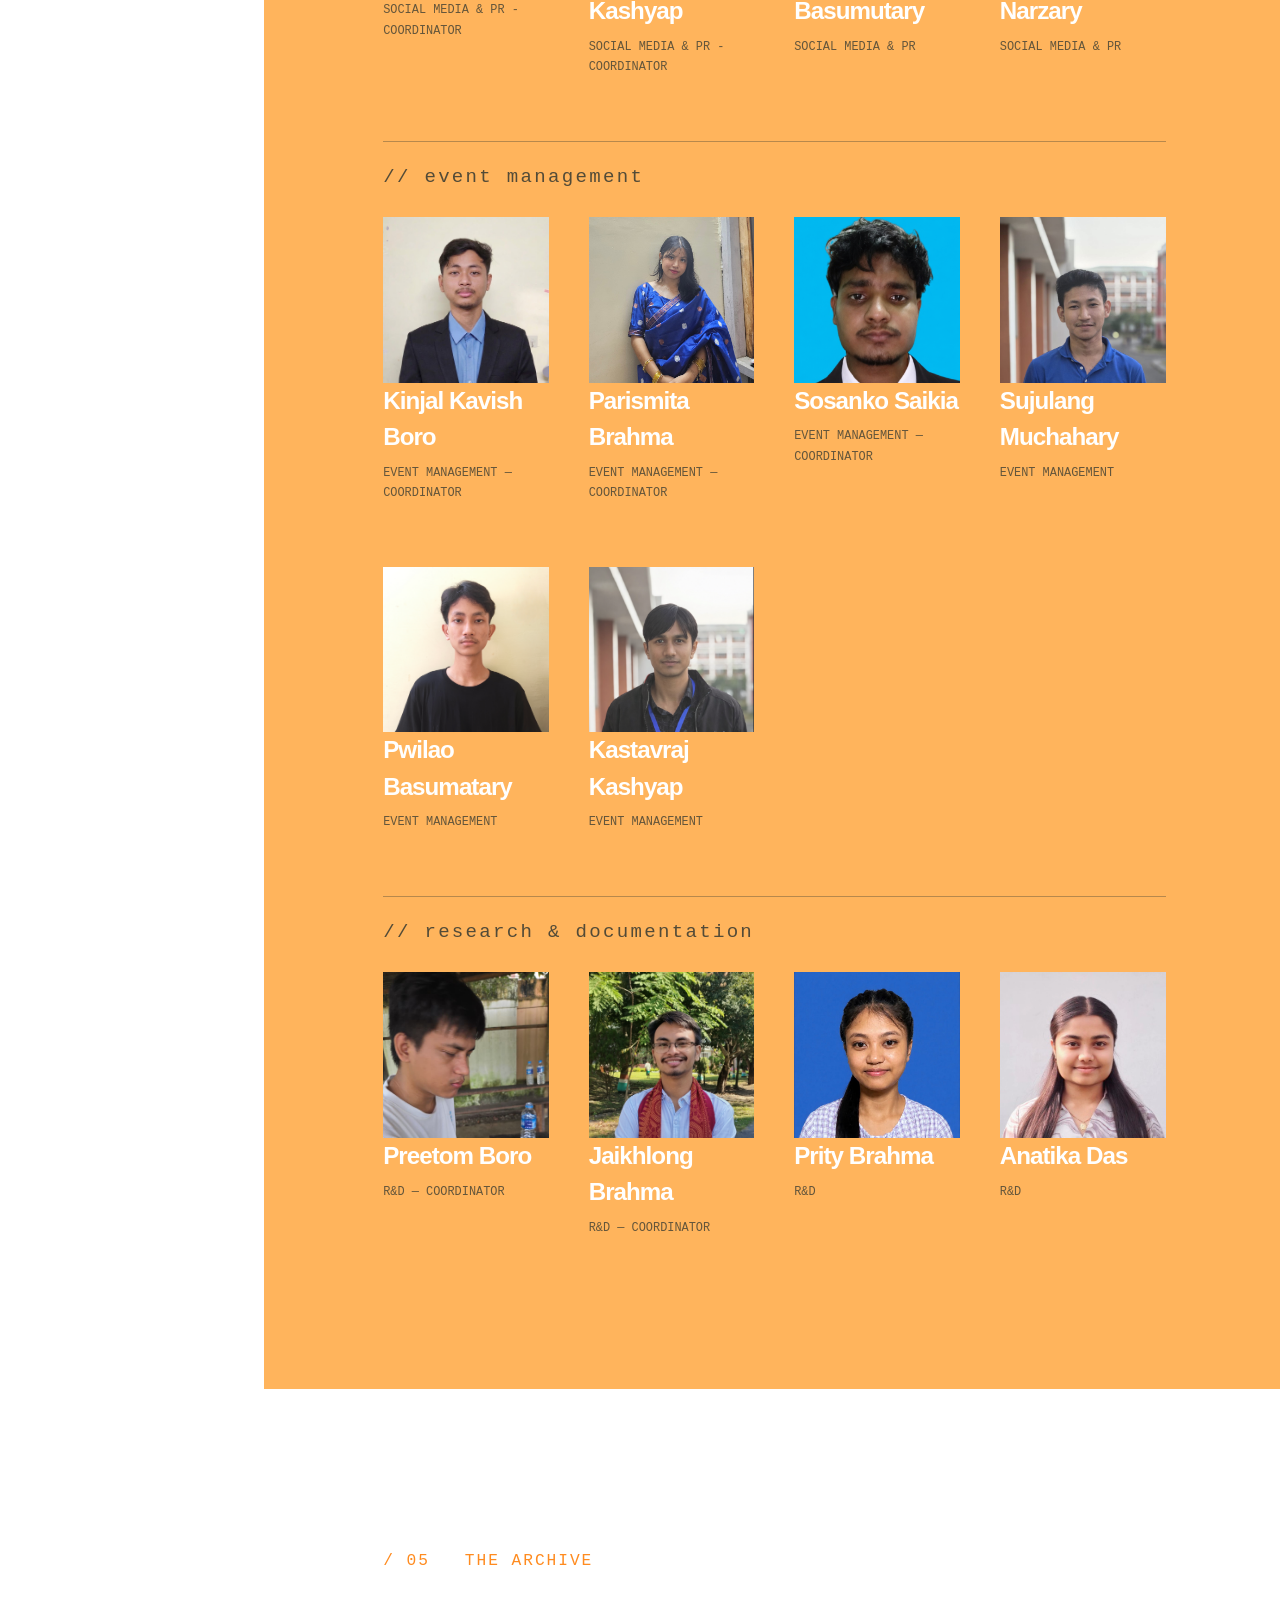
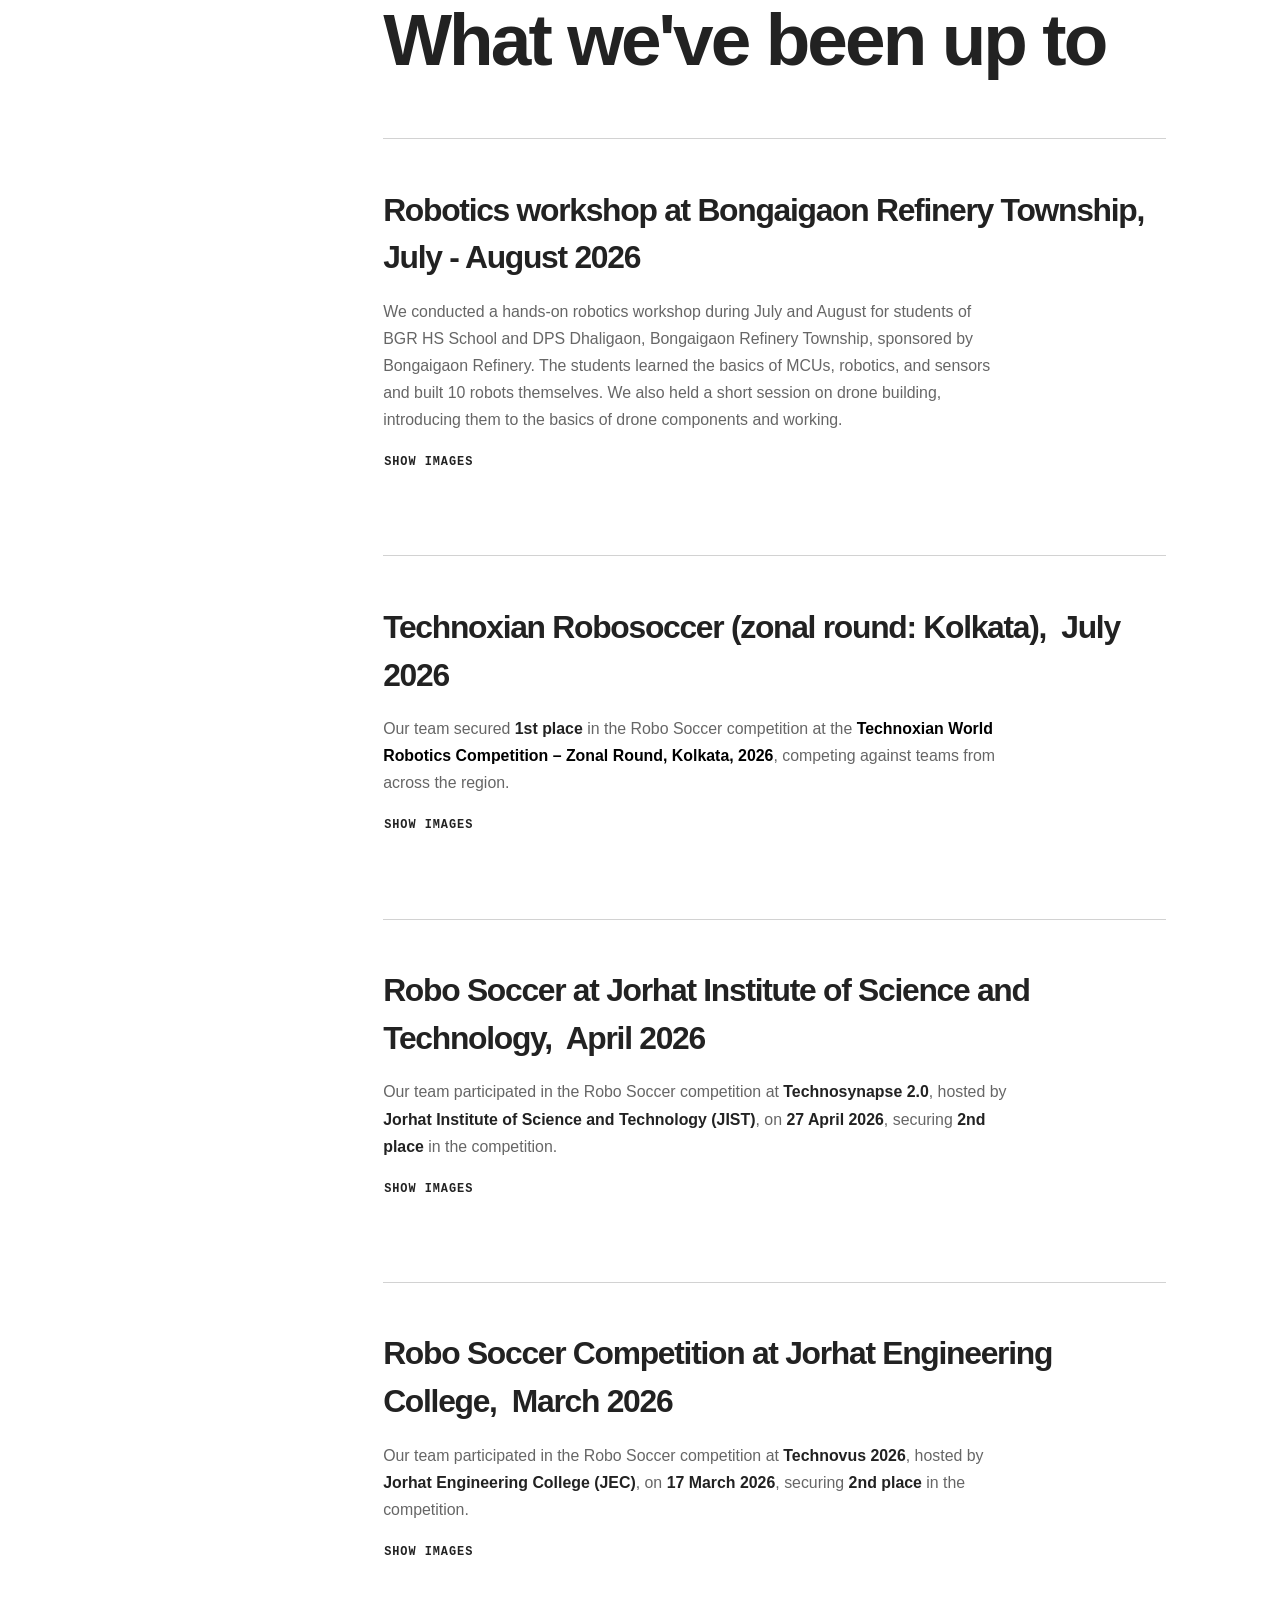
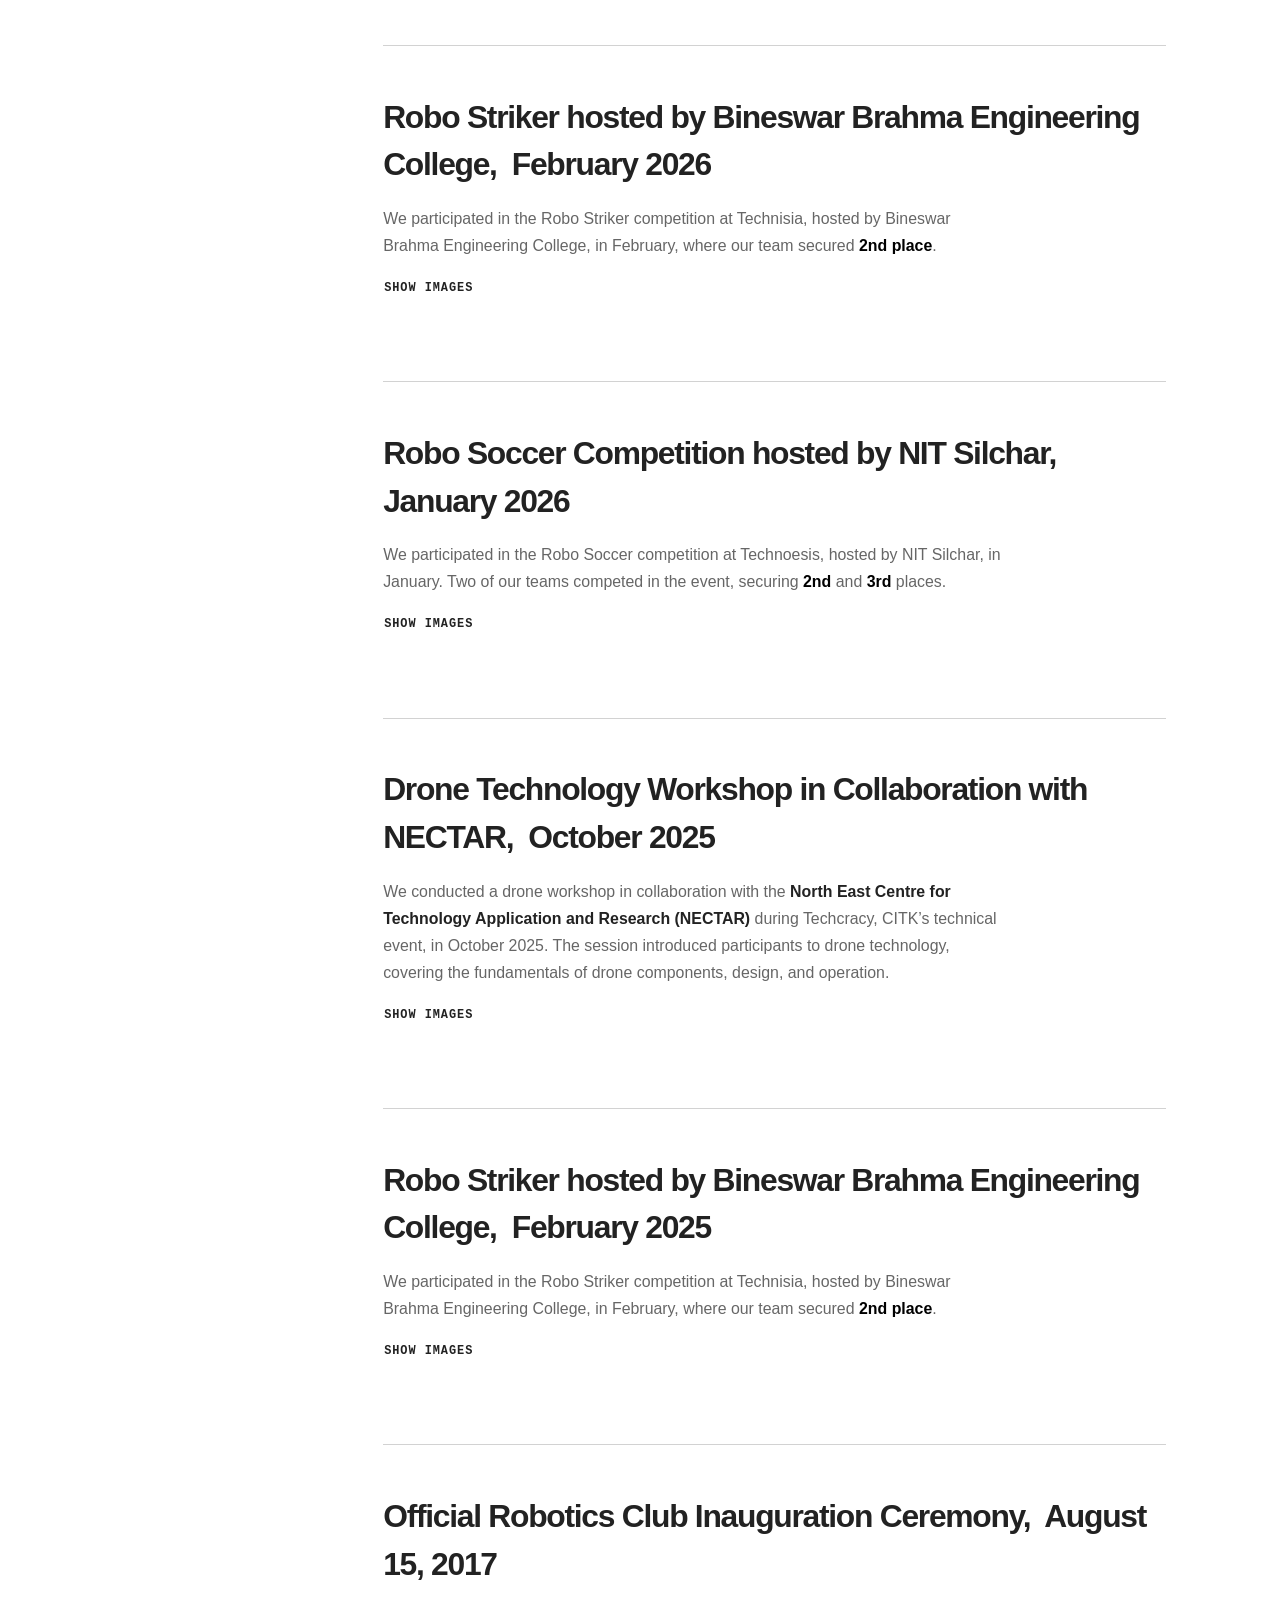
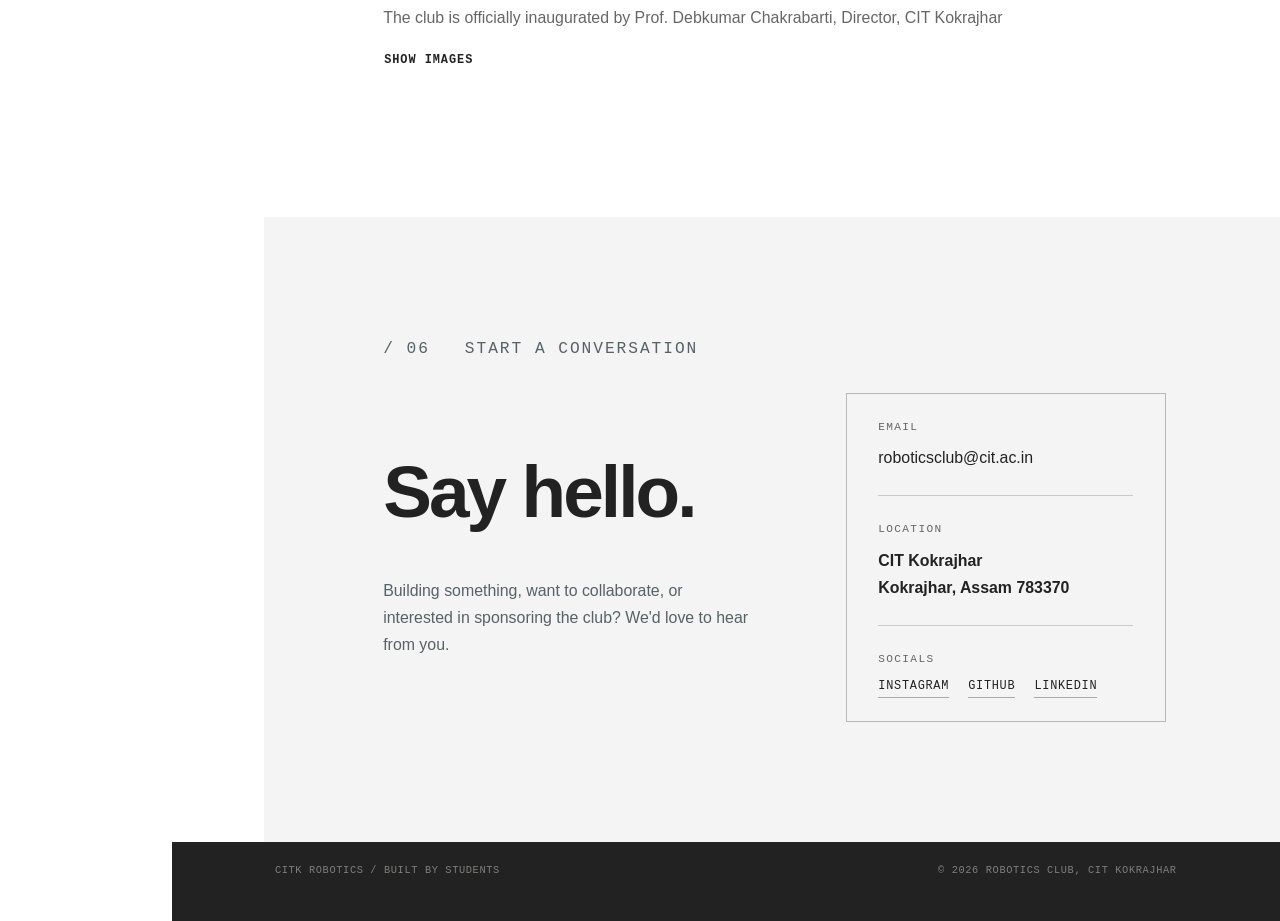
==== commit b5ccdd35: "nrf-controller-receiver" ====
--- a/index.html
+++ b/index.html
@@ -106,21 +106,20 @@
 
 				<div id="completed-projects" class="project-grid completed-projects">
 
-					<a class="project-card-link" href="projects/rescue-line.html">
+					<a class="project-card-link" href="projects/LoRa-Console.html">
 						<article class="project-card">
-							<img src="images/pic03.jpg" alt="Student robot build" />
+							<img src="images/project-images/LoRa-Console/pic01.jpg" alt="Student robot build" />
 
 							<div class="project-body">
-								<h3>Rescue Line</h3>
+								<h3>LoRa-Console</h3>
 
 								<p>
-									A line-following rescue bot that turns precision
-									into a competition advantage.
+									An STM32-based game console with LoRa communication for real-time multiplayer gaming.
 								</p>
 
 								<div class="tags">
-									<span>Arduino</span>
-									<span>Control</span>
+									<span>STM32 Blue Pill</span>
+									<span>RF</span>
 								</div>
 							</div>
 						</article>
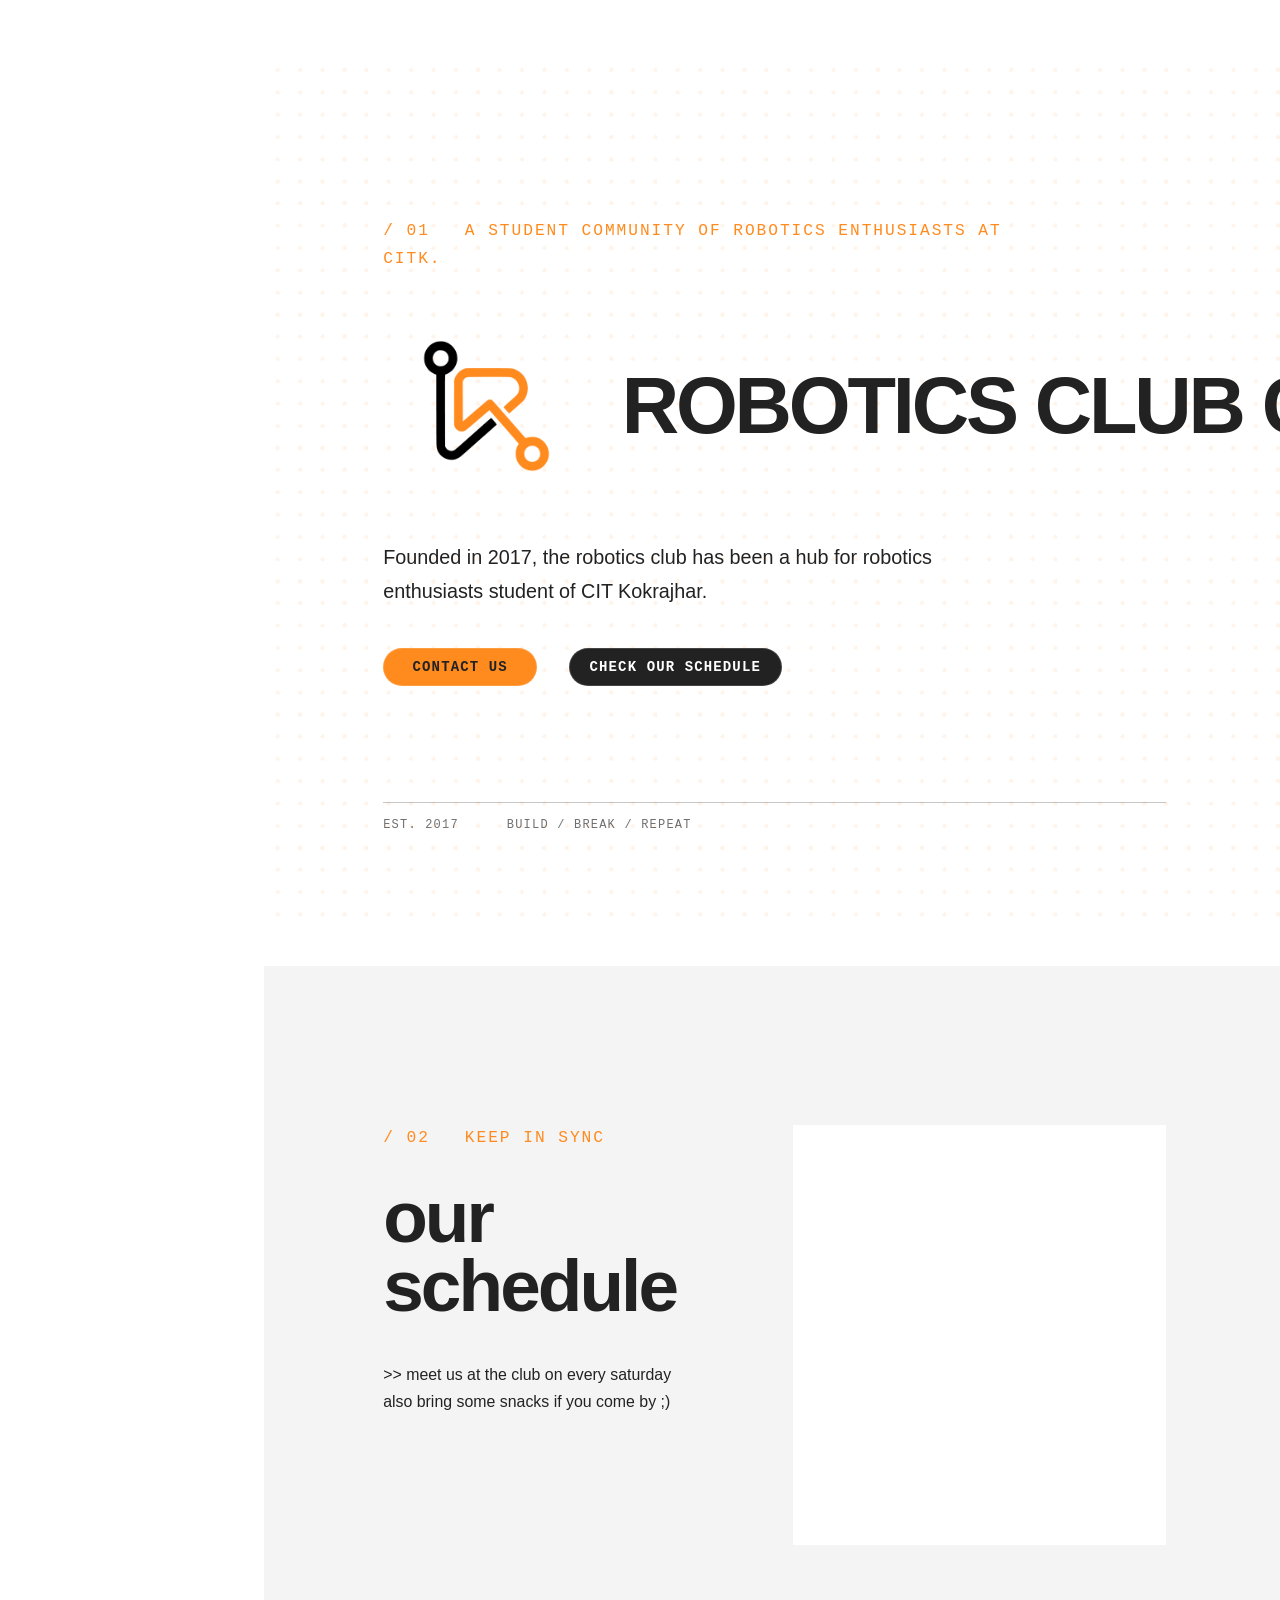
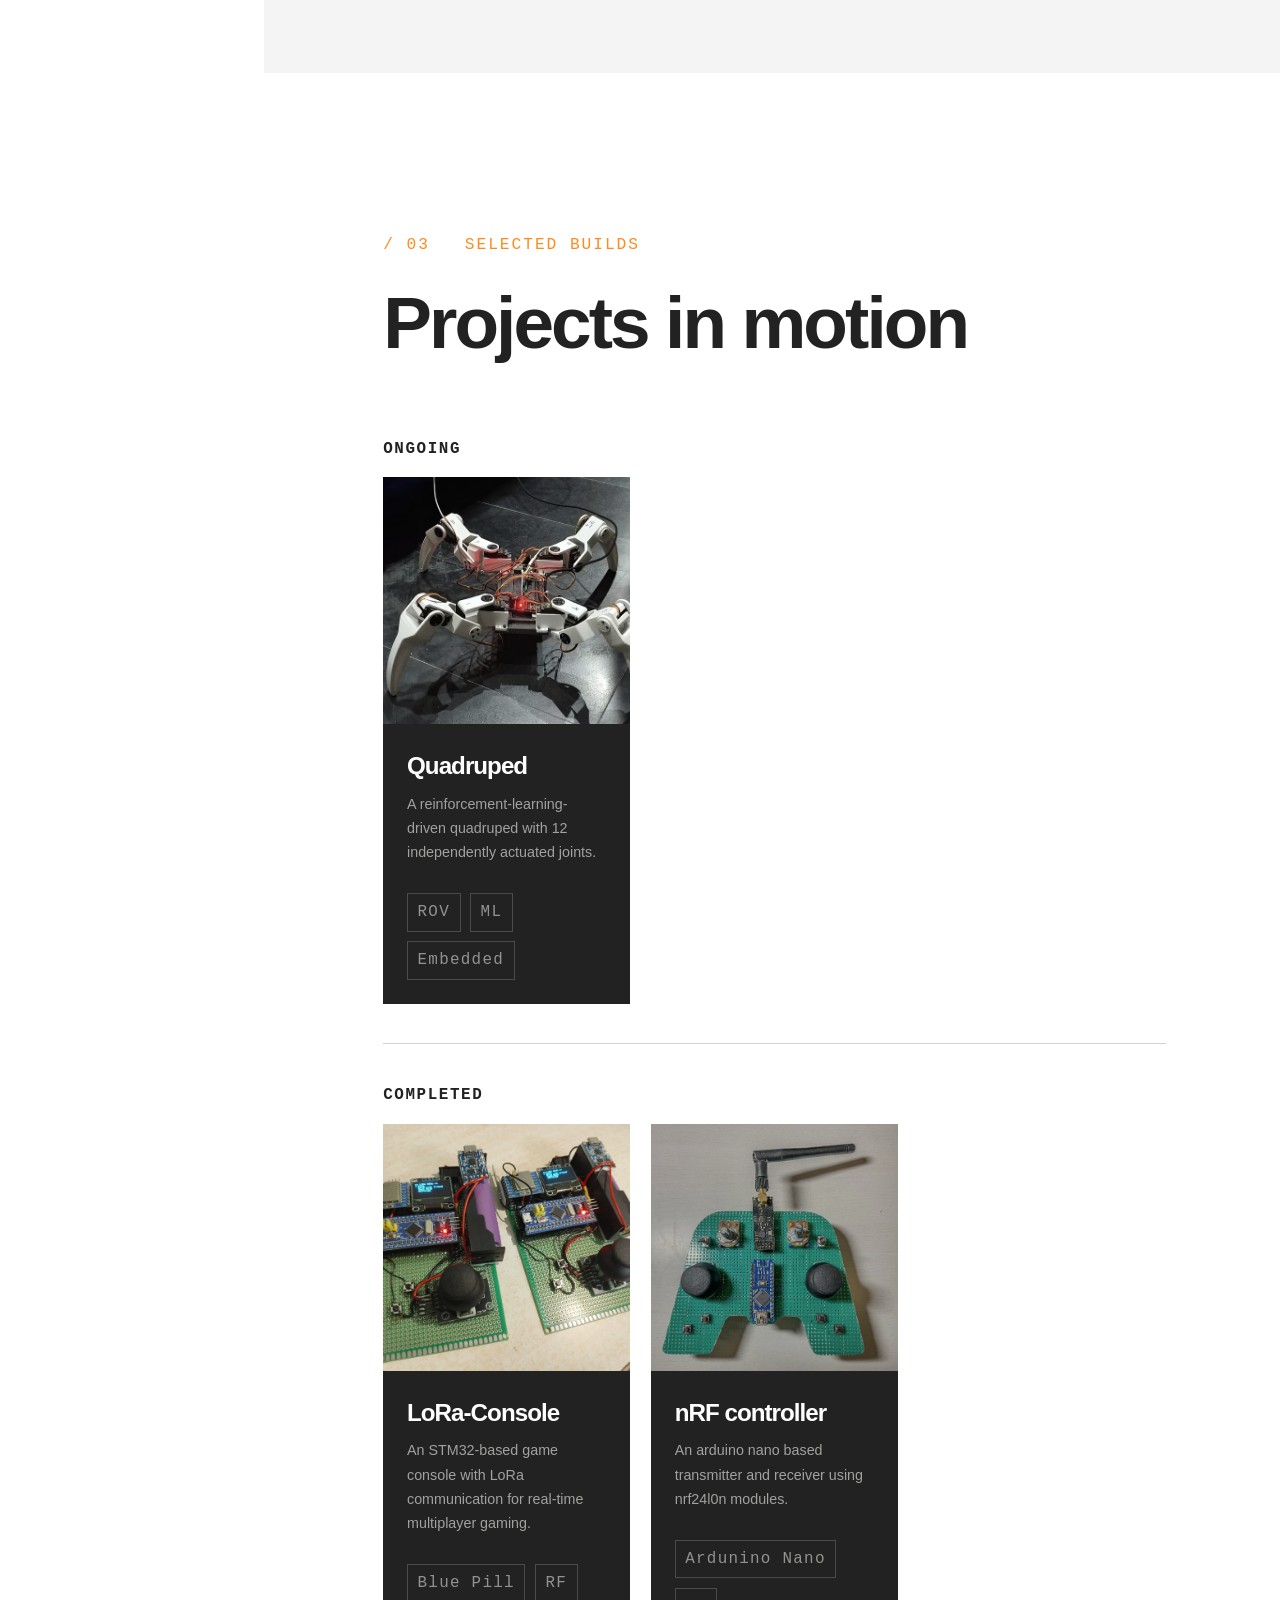
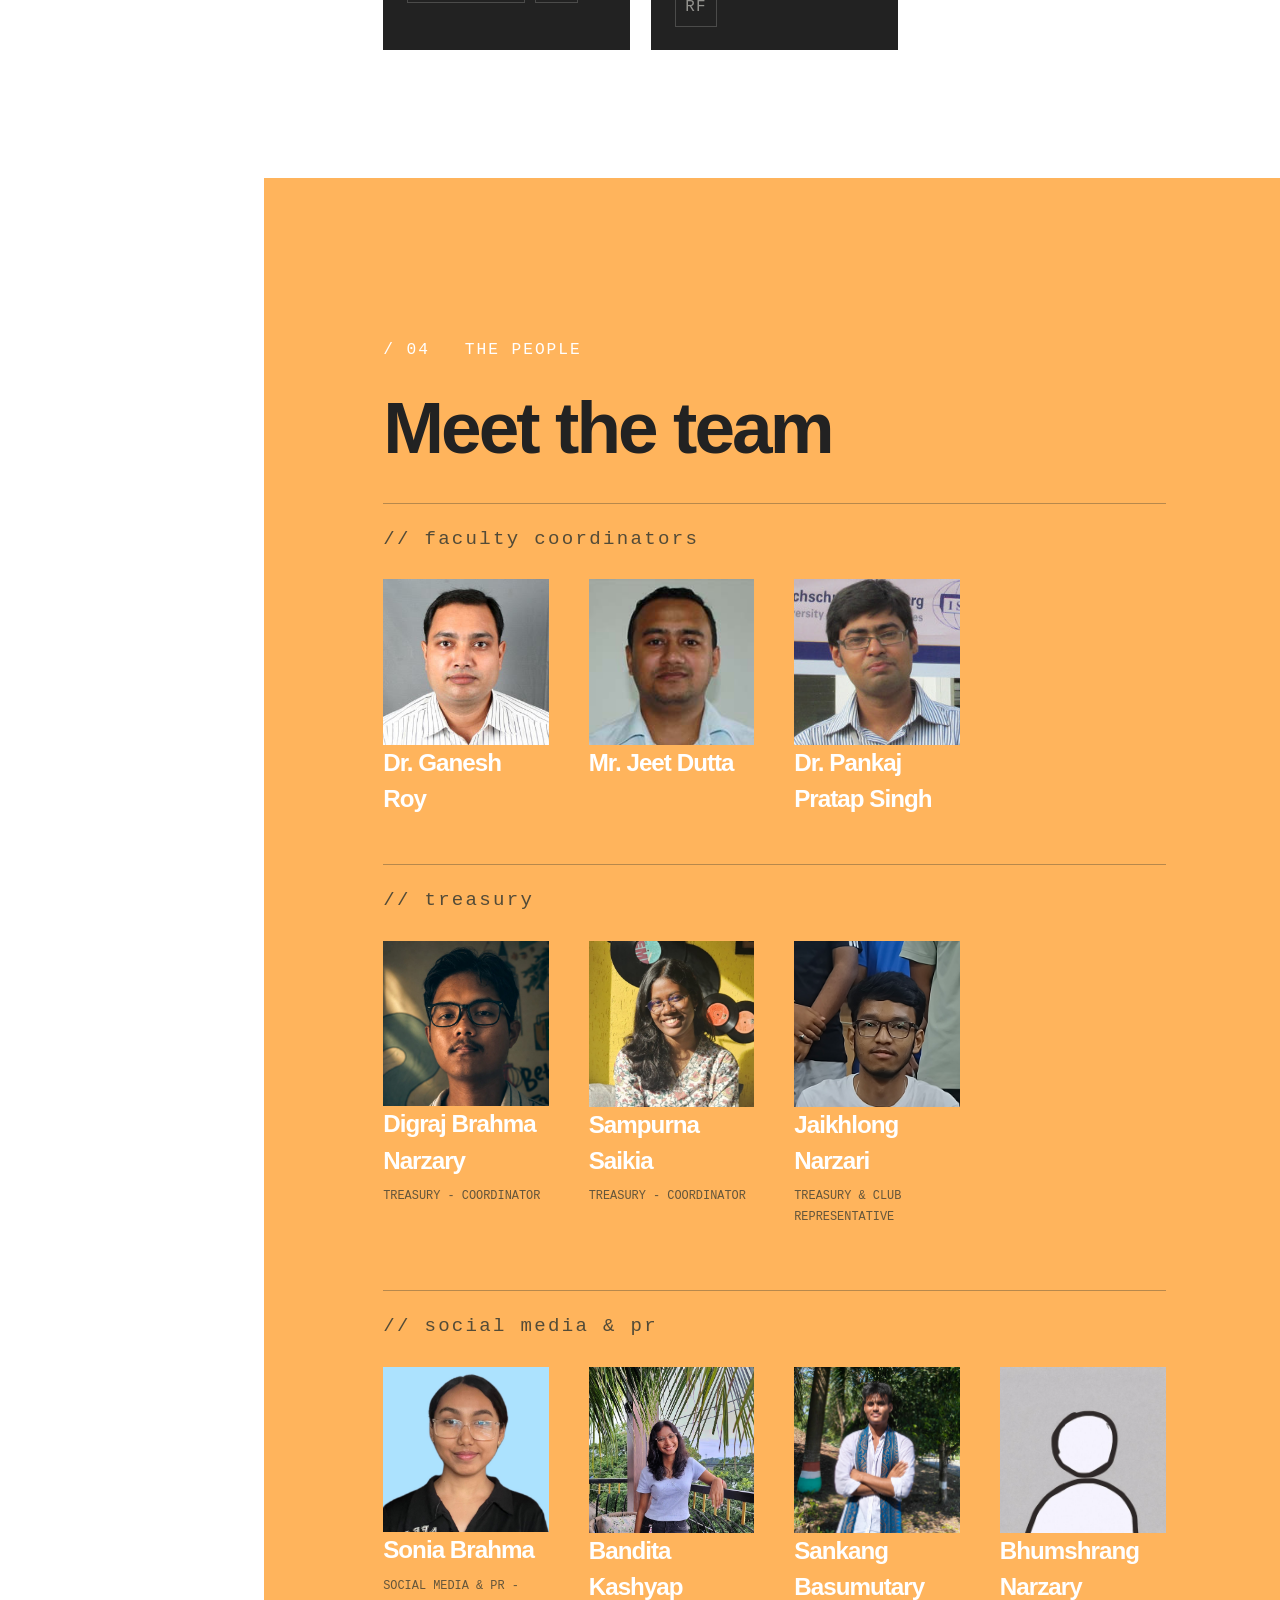
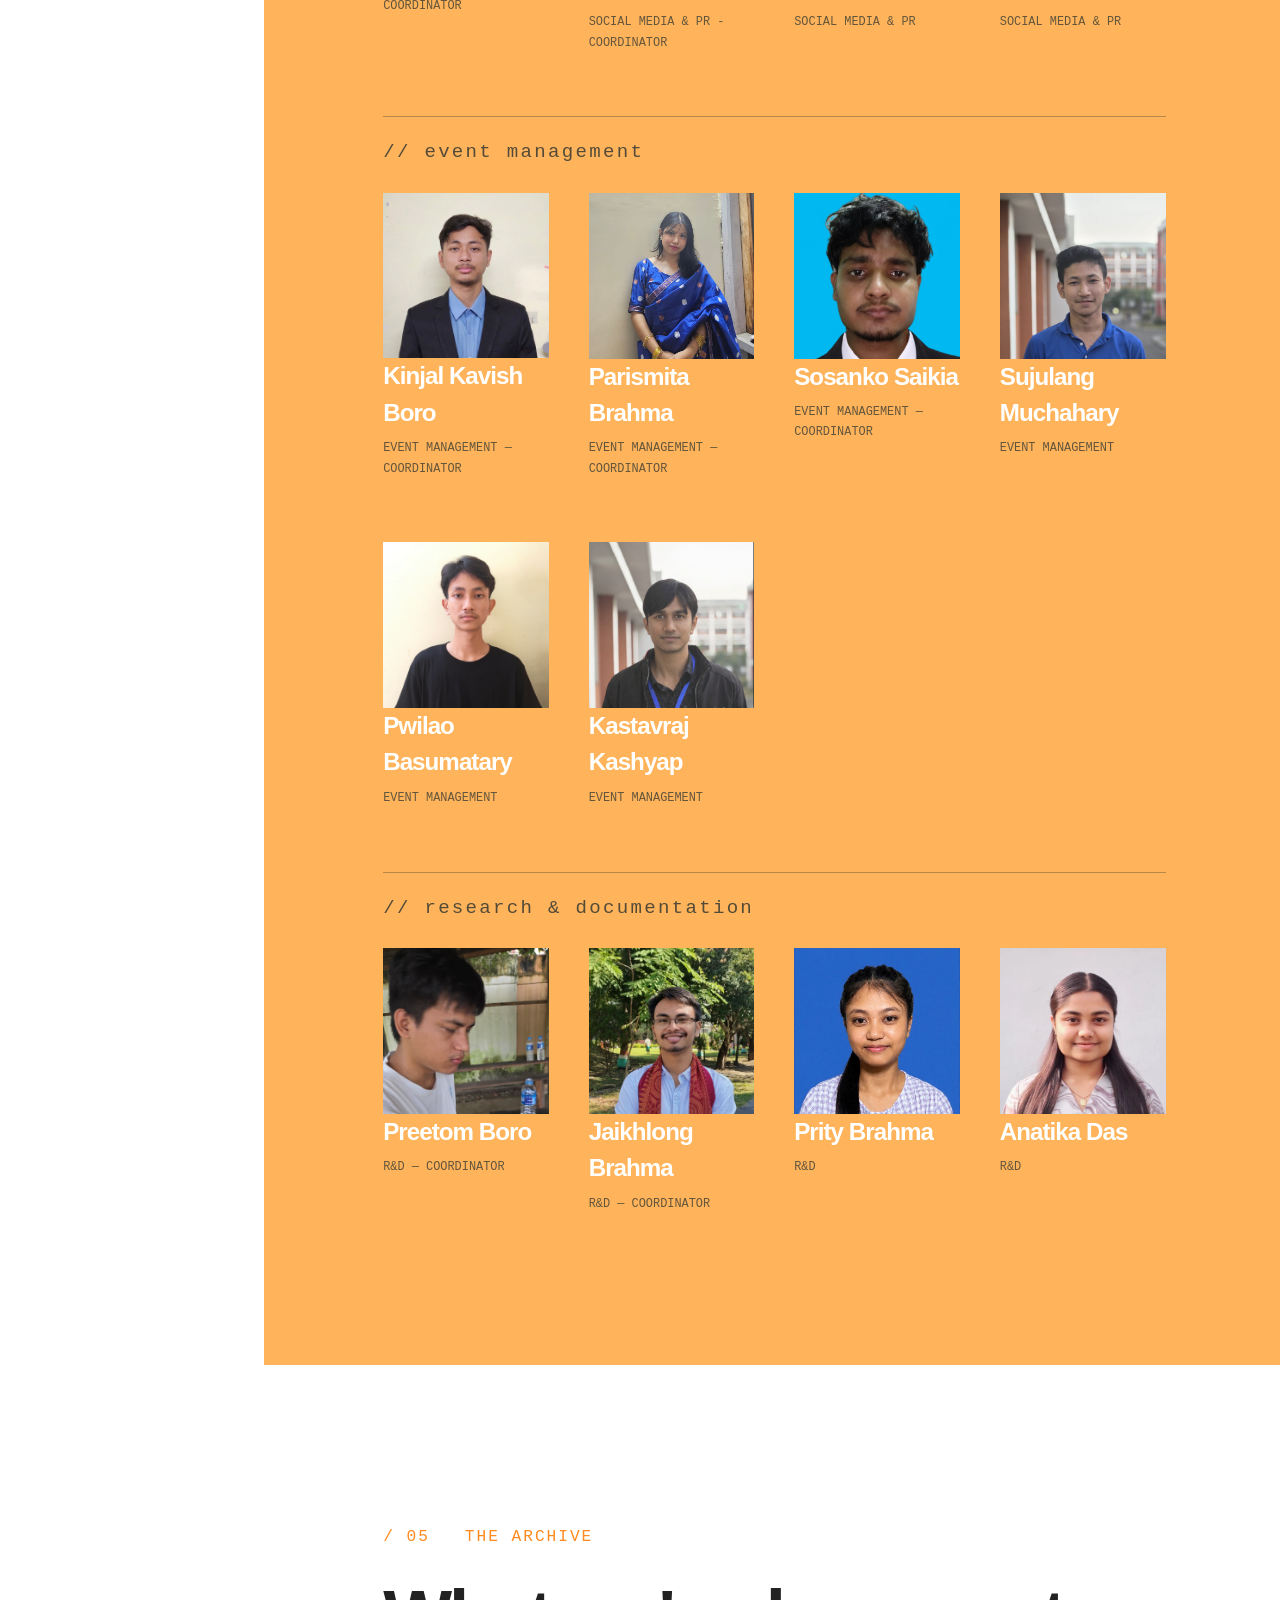
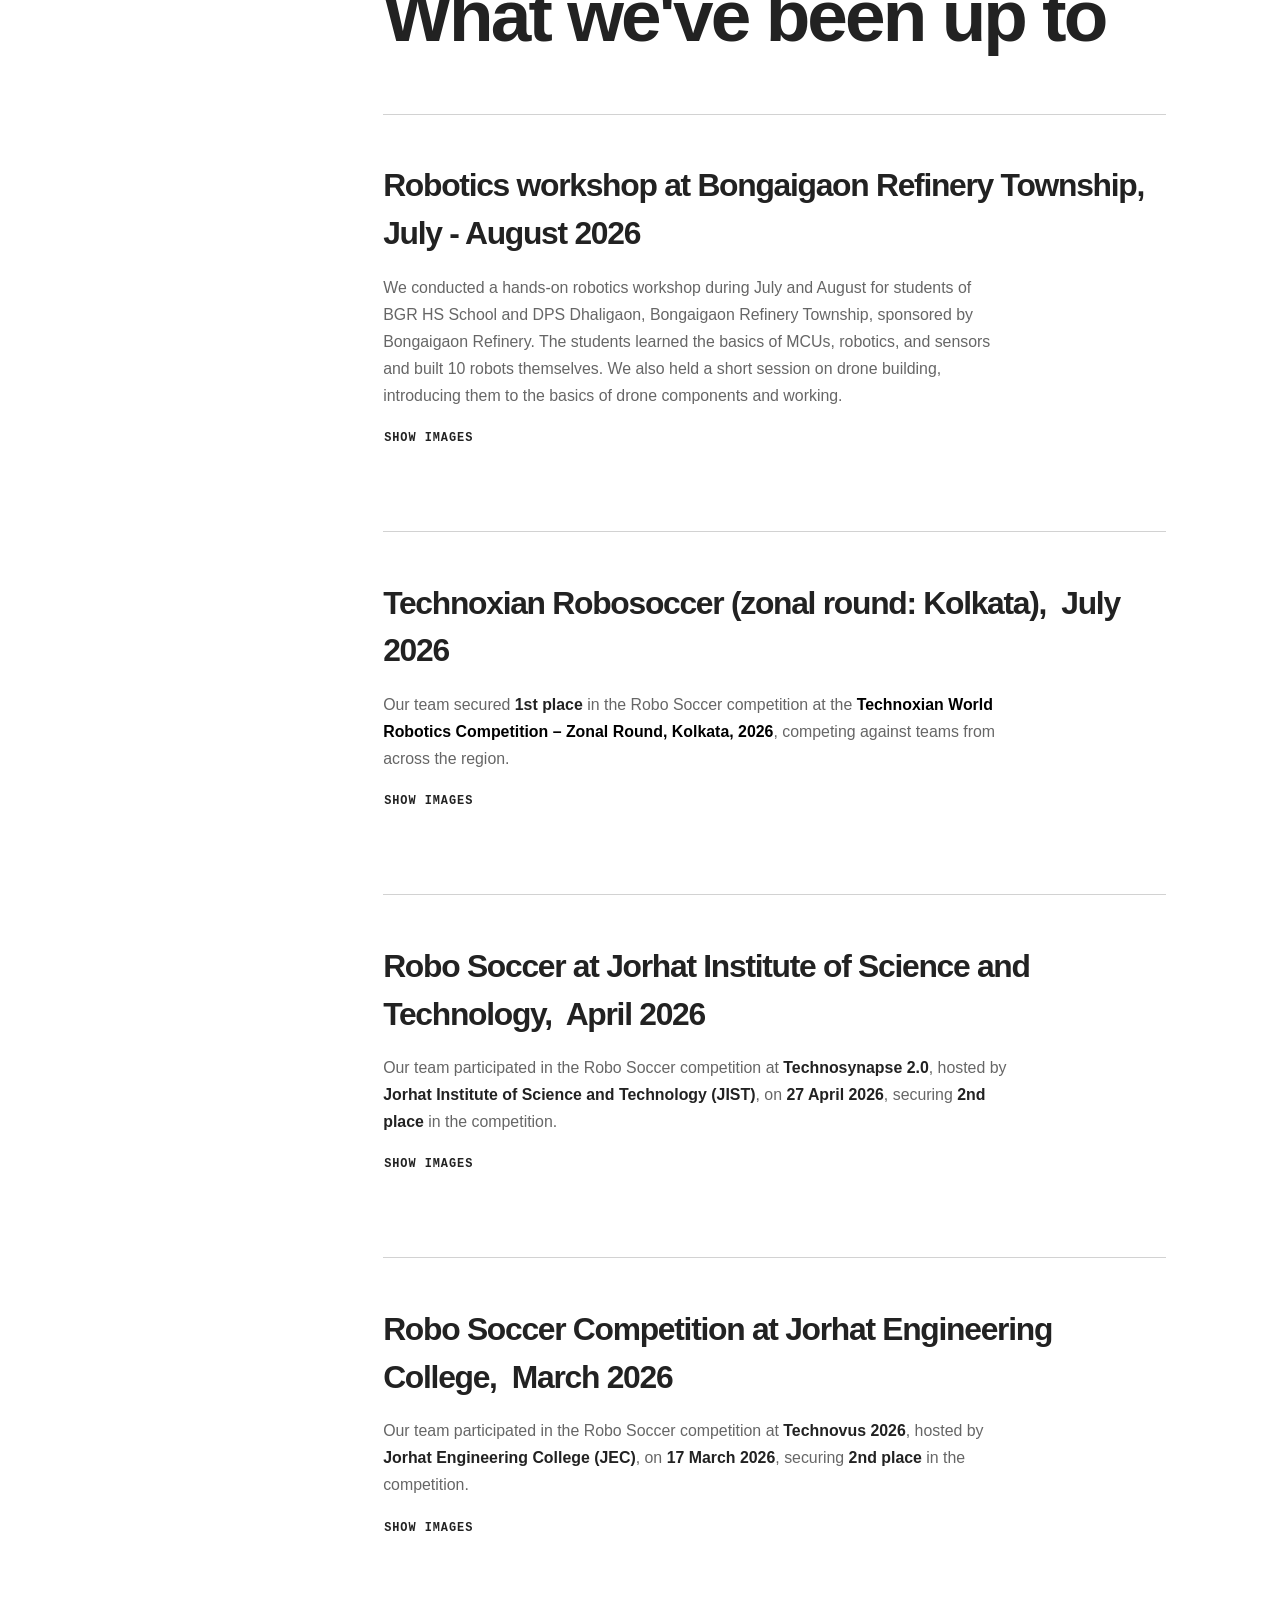
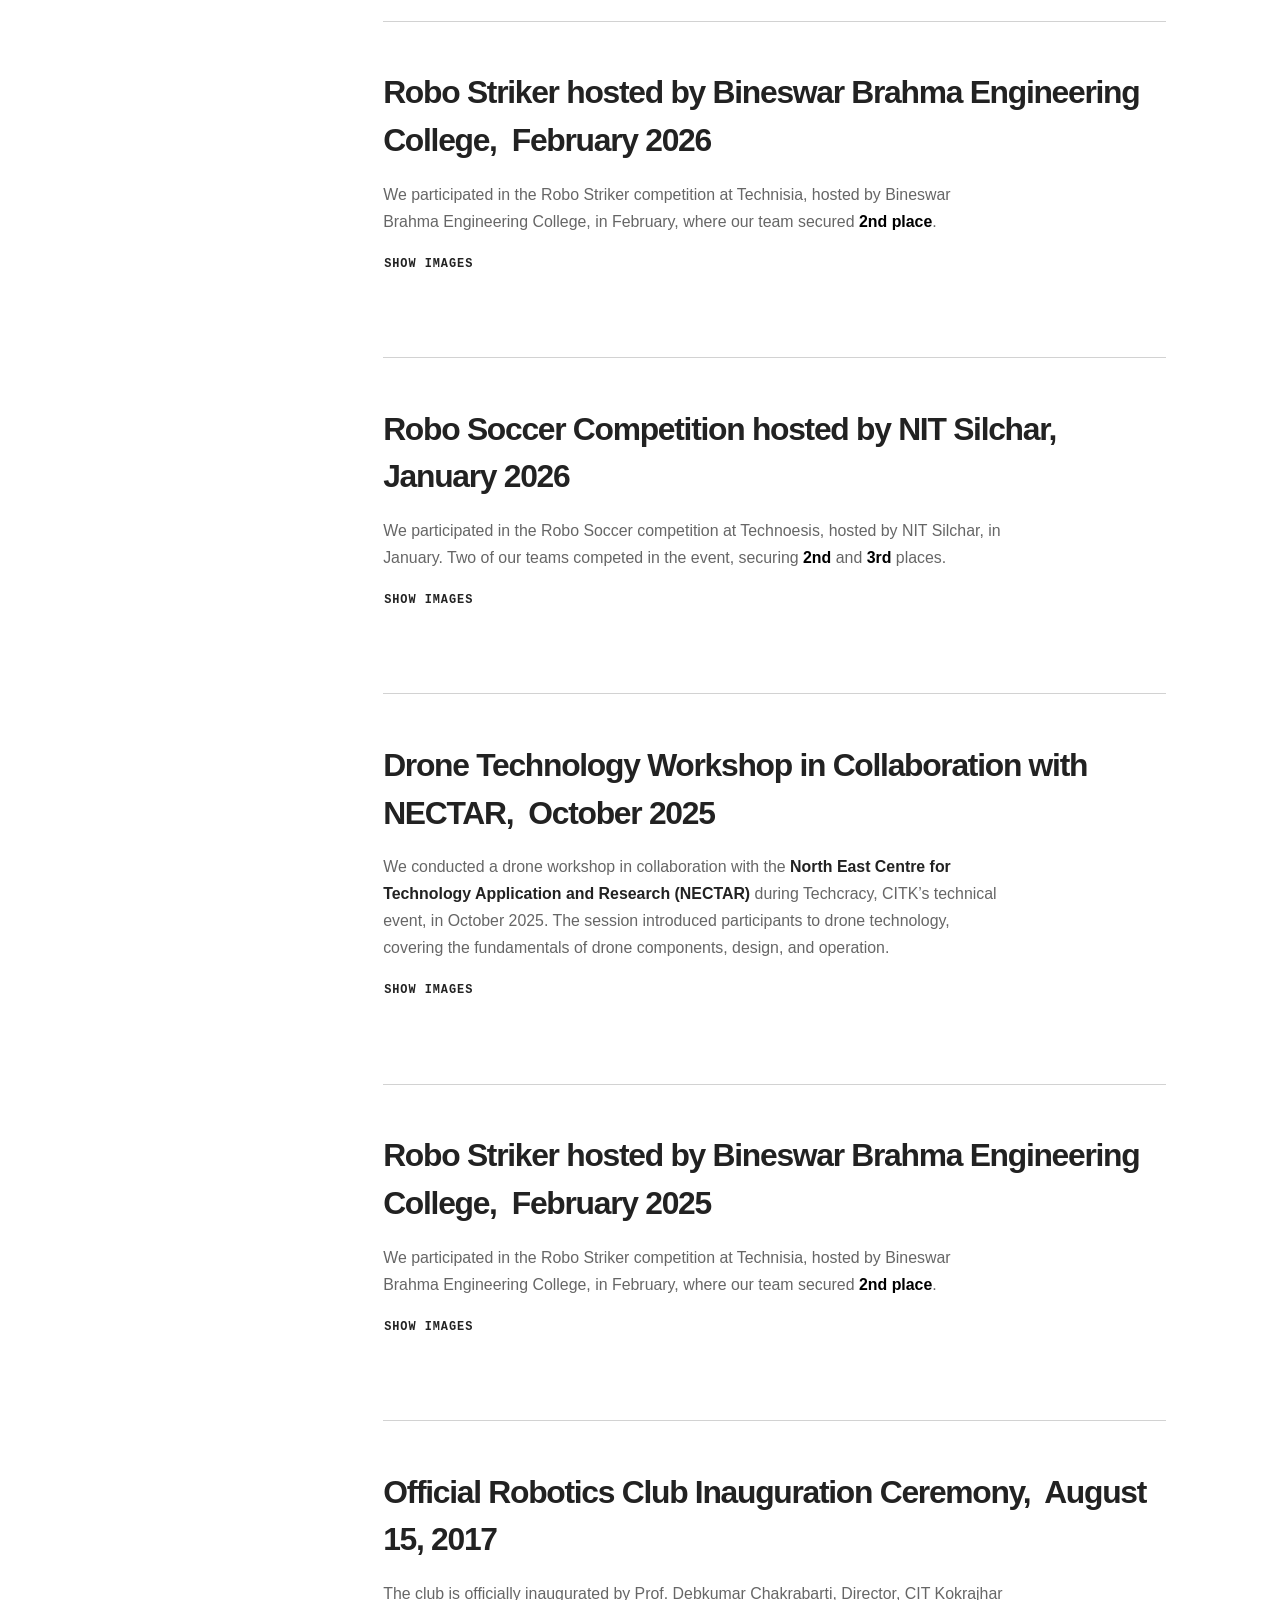
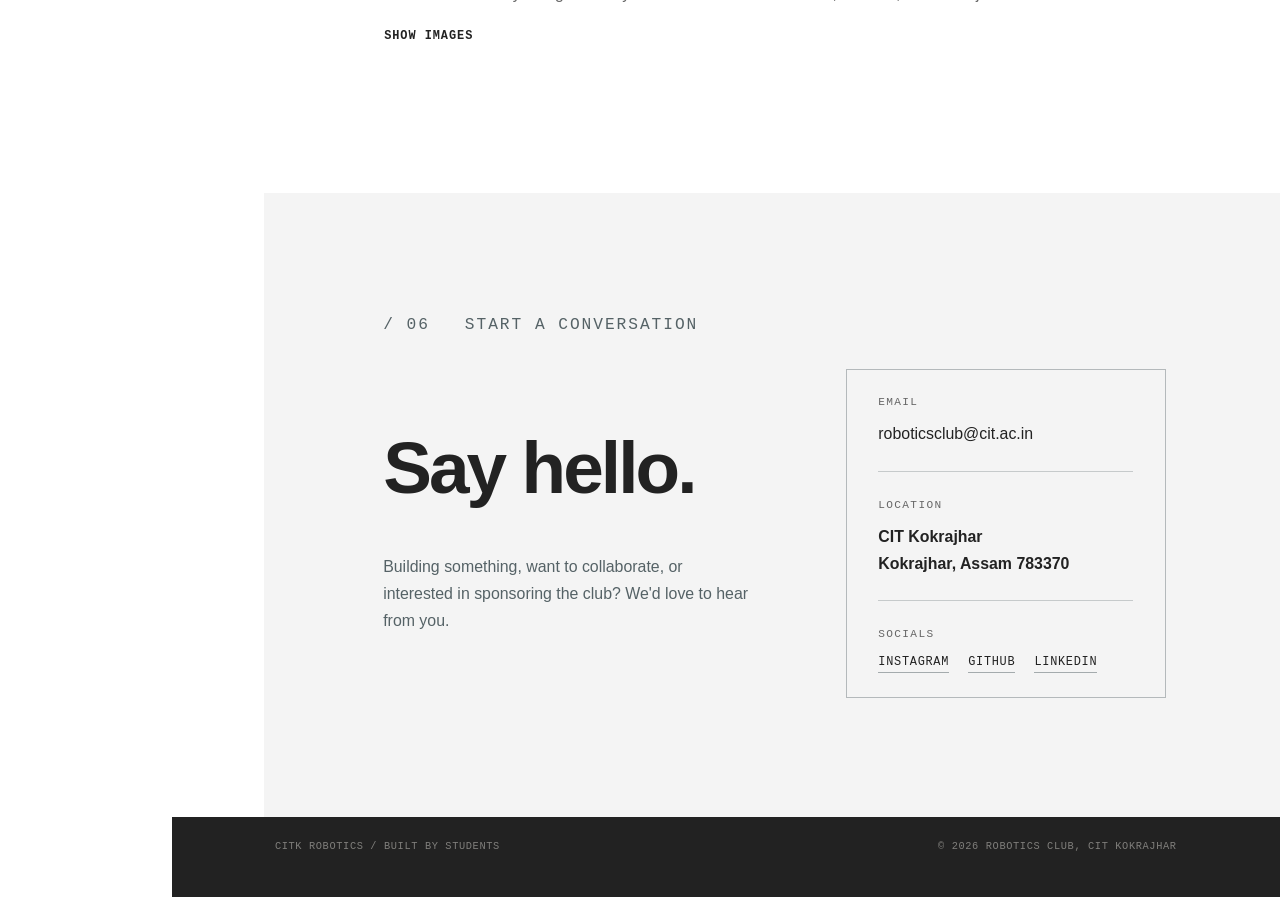
==== commit 9c681b3c: "added nRF controller" ====
--- a/index.html
+++ b/index.html
@@ -36,12 +36,12 @@
 	<div id="wrapper">
 		<section id="intro" class="wrapper fullscreen hero">
 			<div class="inner hero-inner">
-				<p class="eyebrow">/ 01 &nbsp; we do it for the love of the game</p>
+				<p class="eyebrow">/ 01 &nbsp; A student community of Robotics Enthusiasts at CITK.</p>
 				<div class="hero-brand"><img class="hero-logo" src="images/ROBOTICS CLUB LOGO.png"
 						alt="Robotics Club CITK" />
 					<h1><span>ROBOTICS CLUB CITK</span></h1>
 				</div>
-				<p class="hero-copy">A student community of Robotics Enthusiasts at CIT Kokrajhar.</p>
+				<p class="hero-copy">Founded in 2017, the robotics club has been a hub for robotics enthusiasts student of CIT Kokrajhar.</p>
 				<ul class="actions">
 					<li><a href="#contact" class="button primary scrolly">Contact us</a></li>
 					<li><a href="#calendar" class="button secondary scrolly">Check our schedule</a></li>
@@ -118,13 +118,30 @@
 								</p>
 
 								<div class="tags">
-									<span>STM32 Blue Pill</span>
+									<span>Blue Pill</span>
 									<span>RF</span>
 								</div>
 							</div>
 						</article>
 					</a>
-
+					<a class="project-card-link" href="projects/NRF-controller.html">
+						<article class="project-card">
+							<img src="images/project-images/nRF-controller-reciever/pic01.jpeg" alt="Student robot build" />
+
+							<div class="project-body">
+								<h3>nRF controller</h3>
+
+								<p>
+									An arduino nano based transmitter and receiver using nrf24l0n modules.
+								</p>
+
+								<div class="tags">
+									<span>Ardunino Nano</span>
+									<span>RF</span>
+								</div>
+							</div>
+						</article>
+					</a>
 				</div>
 		</section>
 
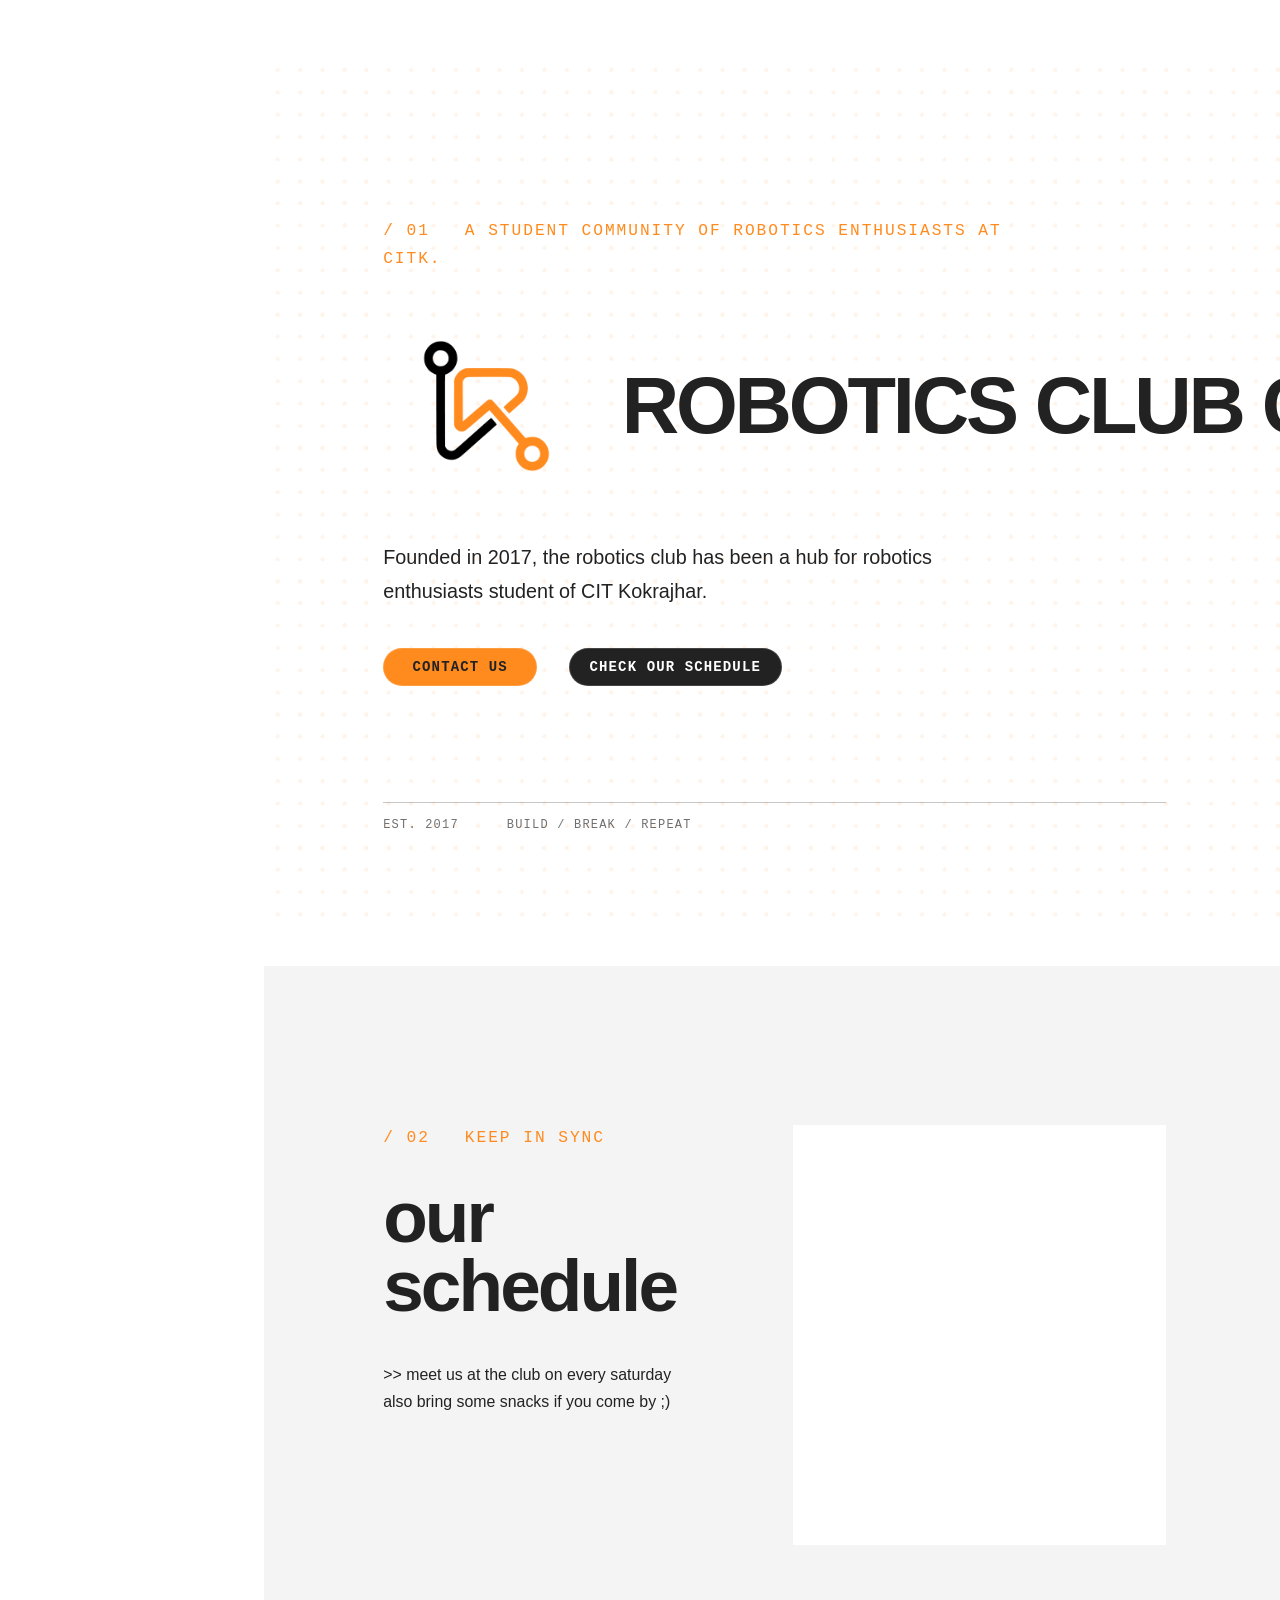
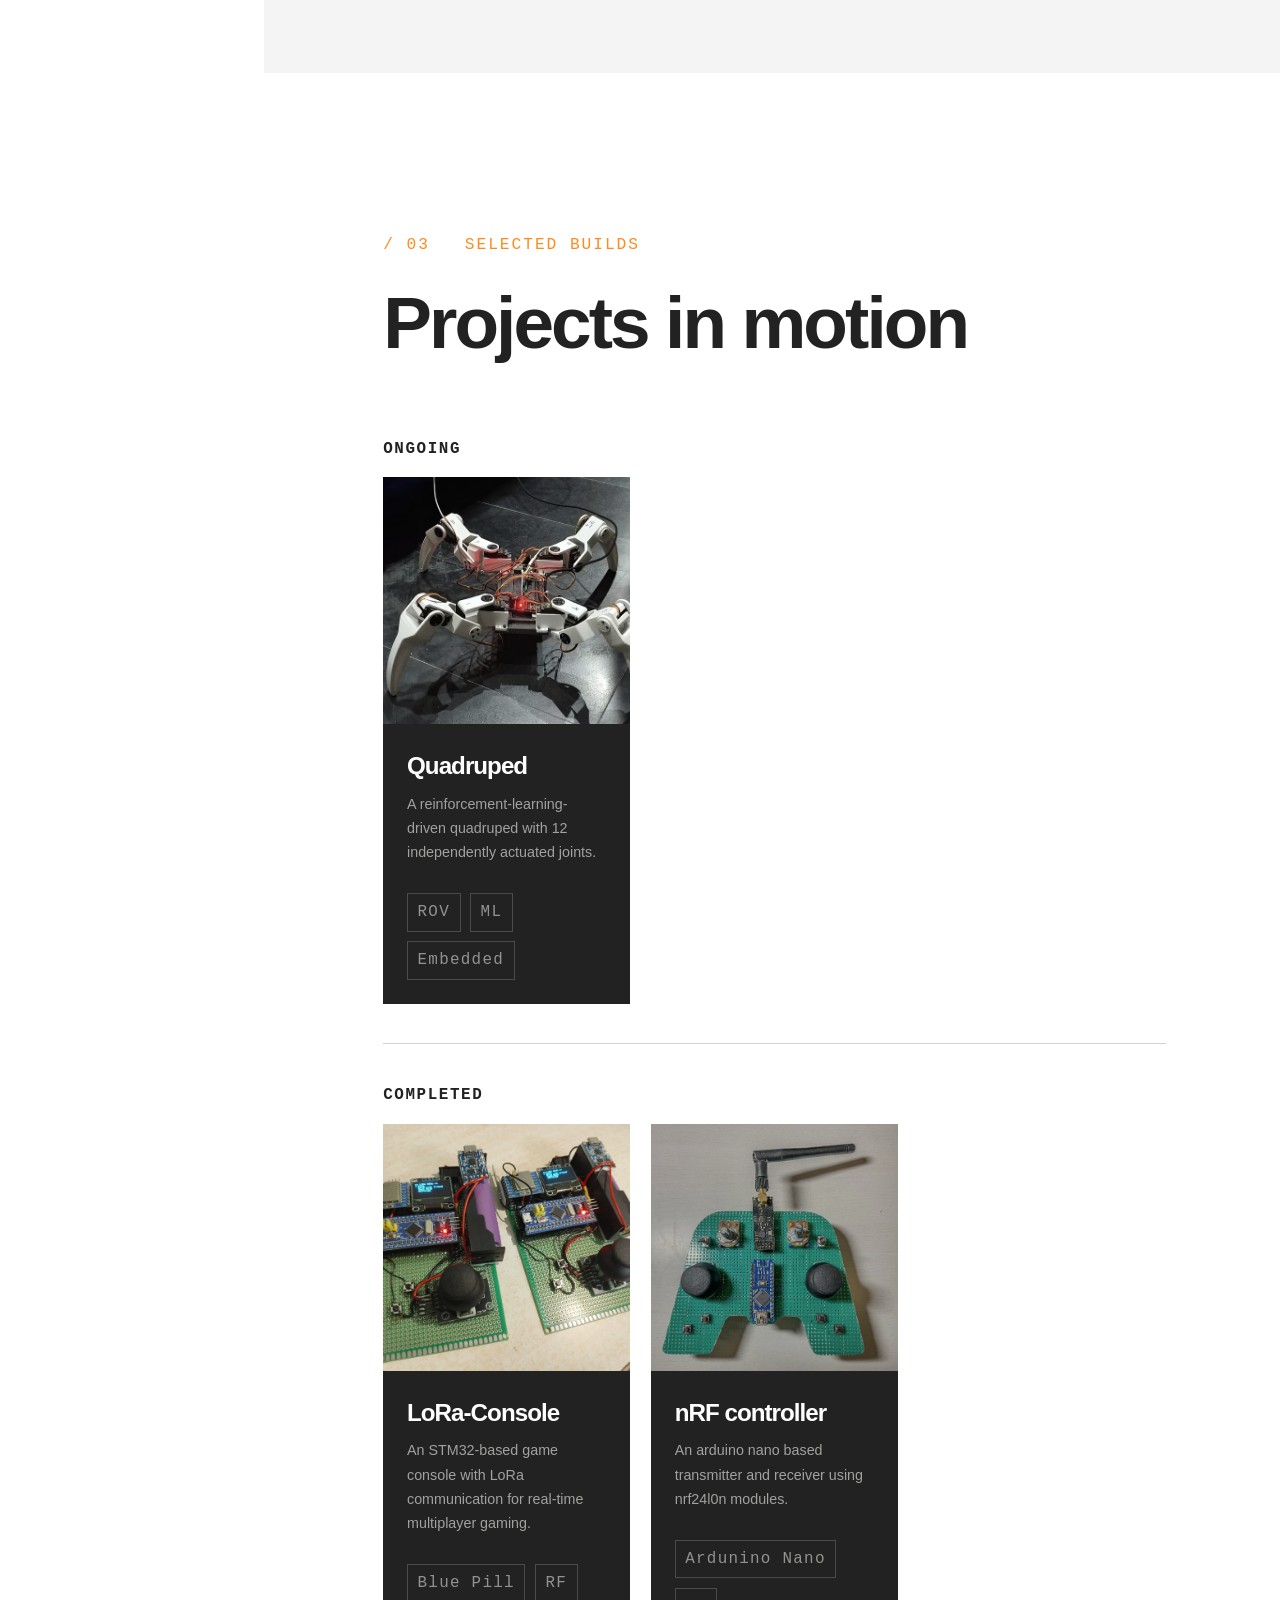
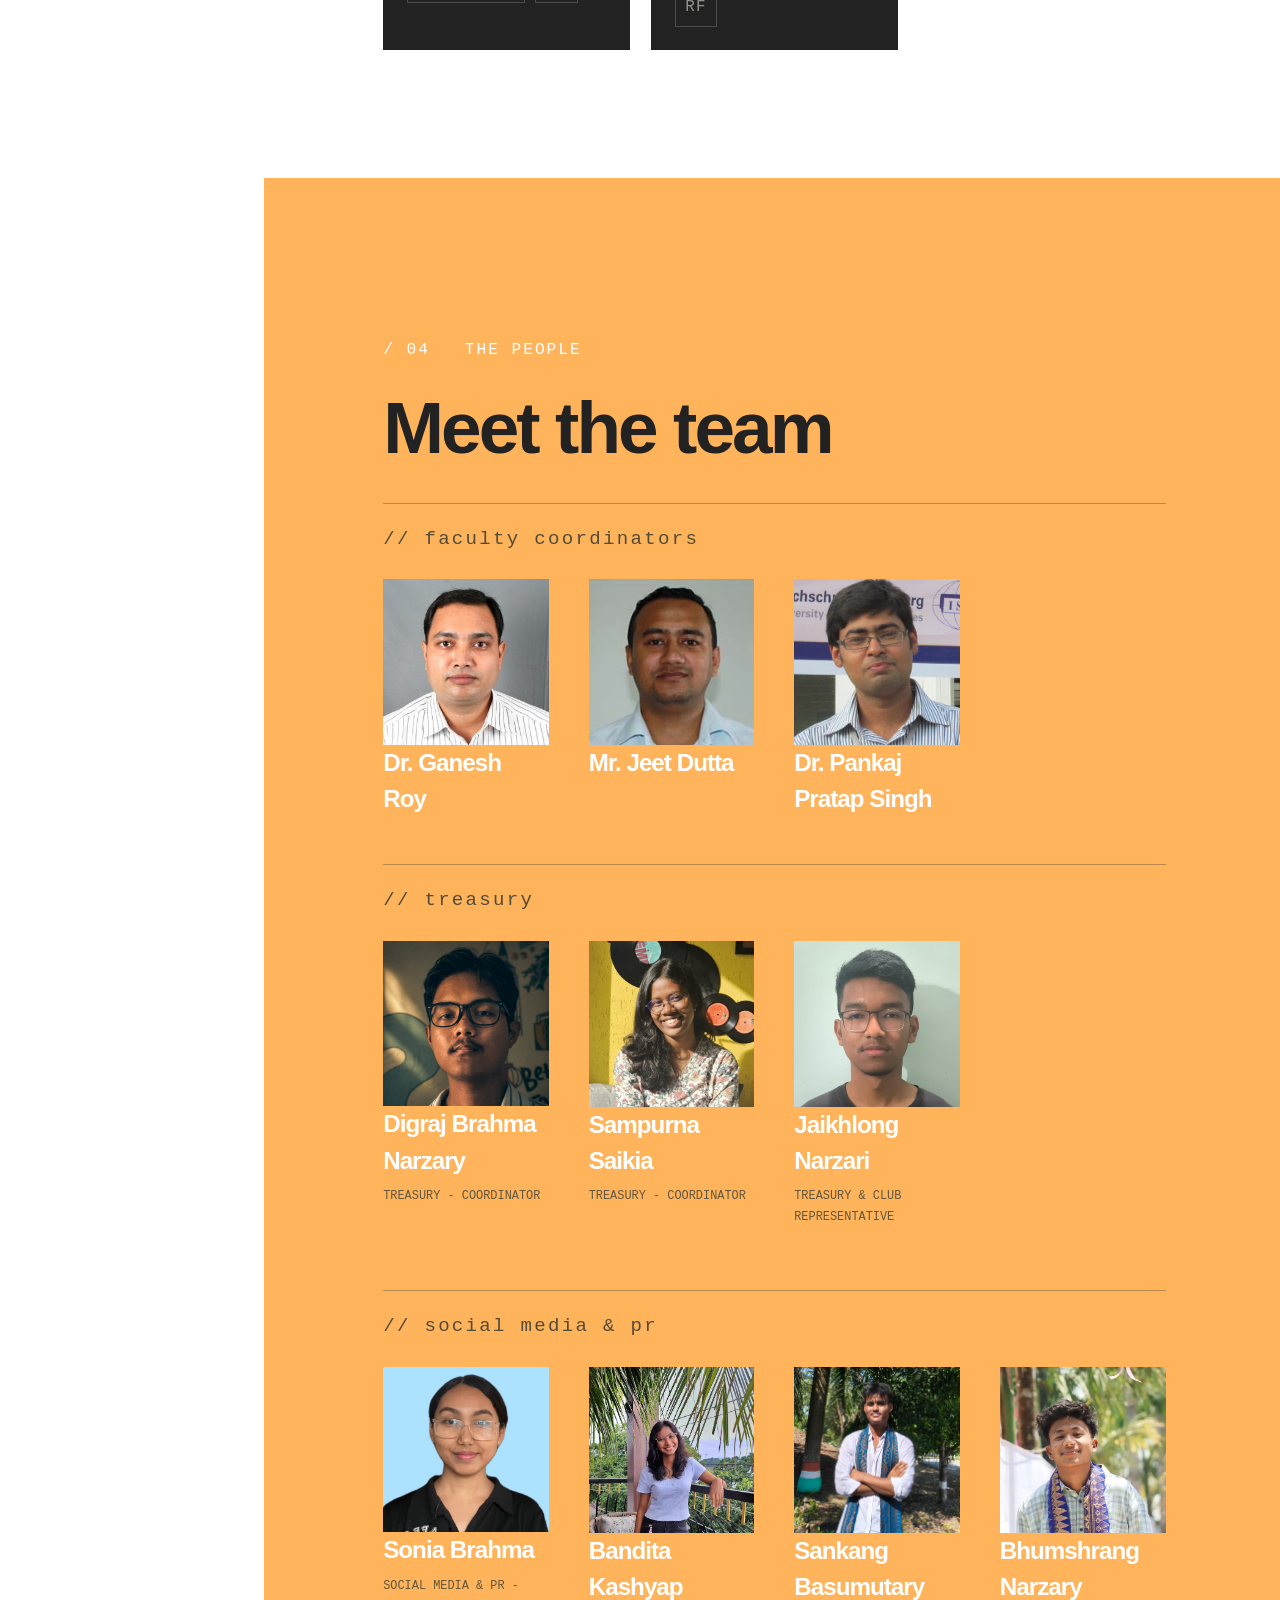
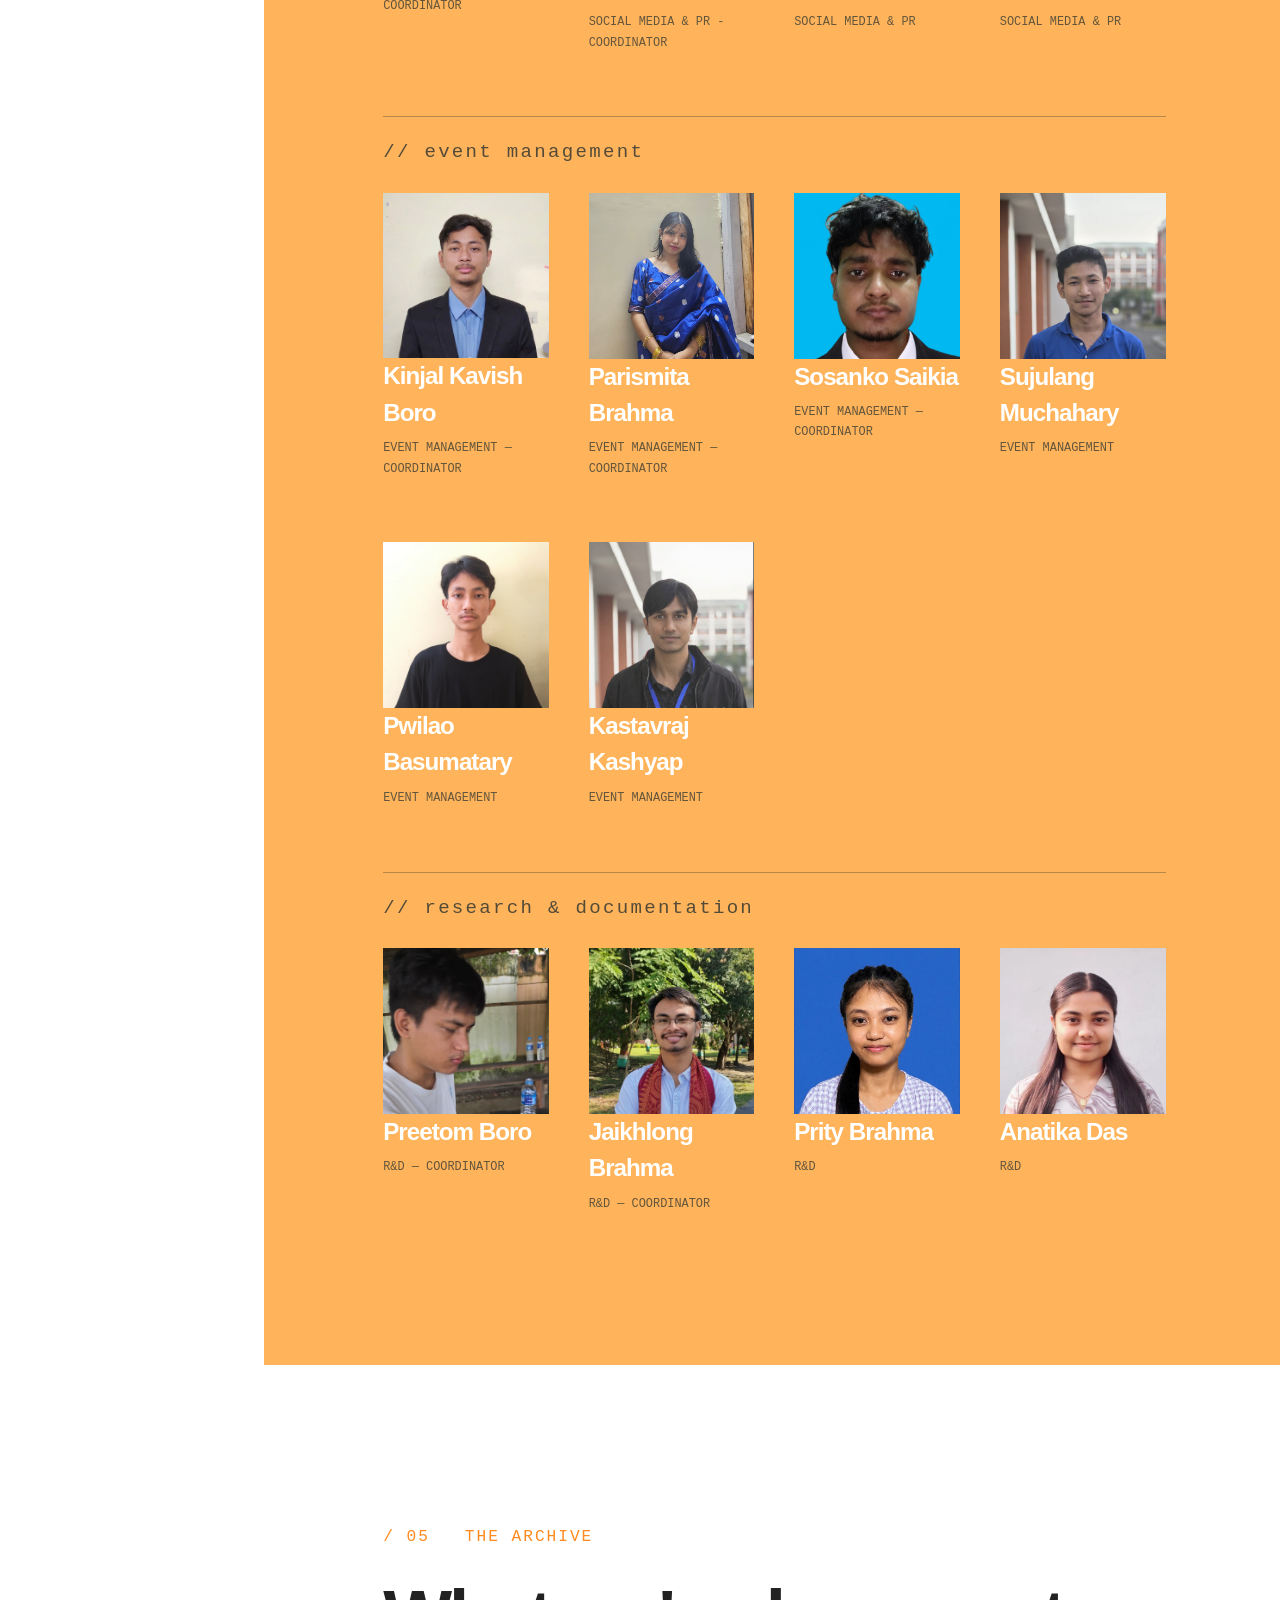
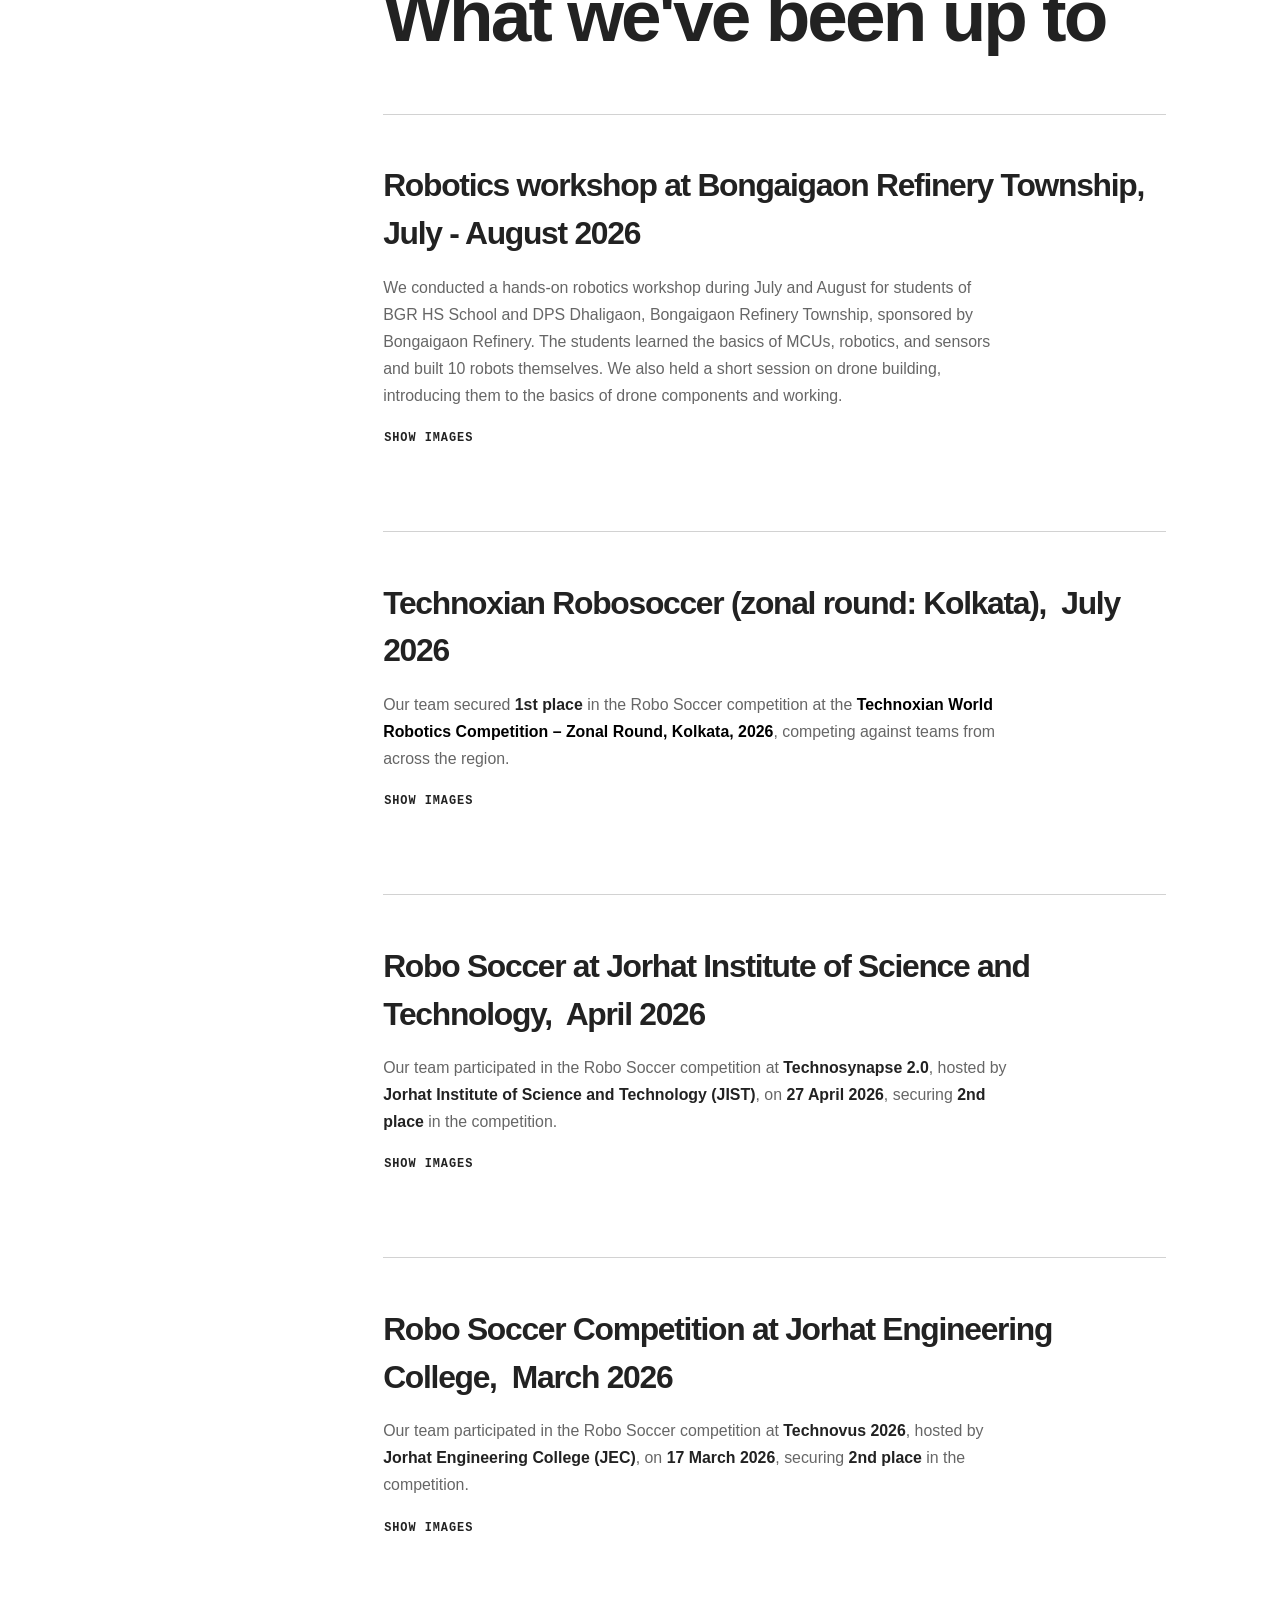
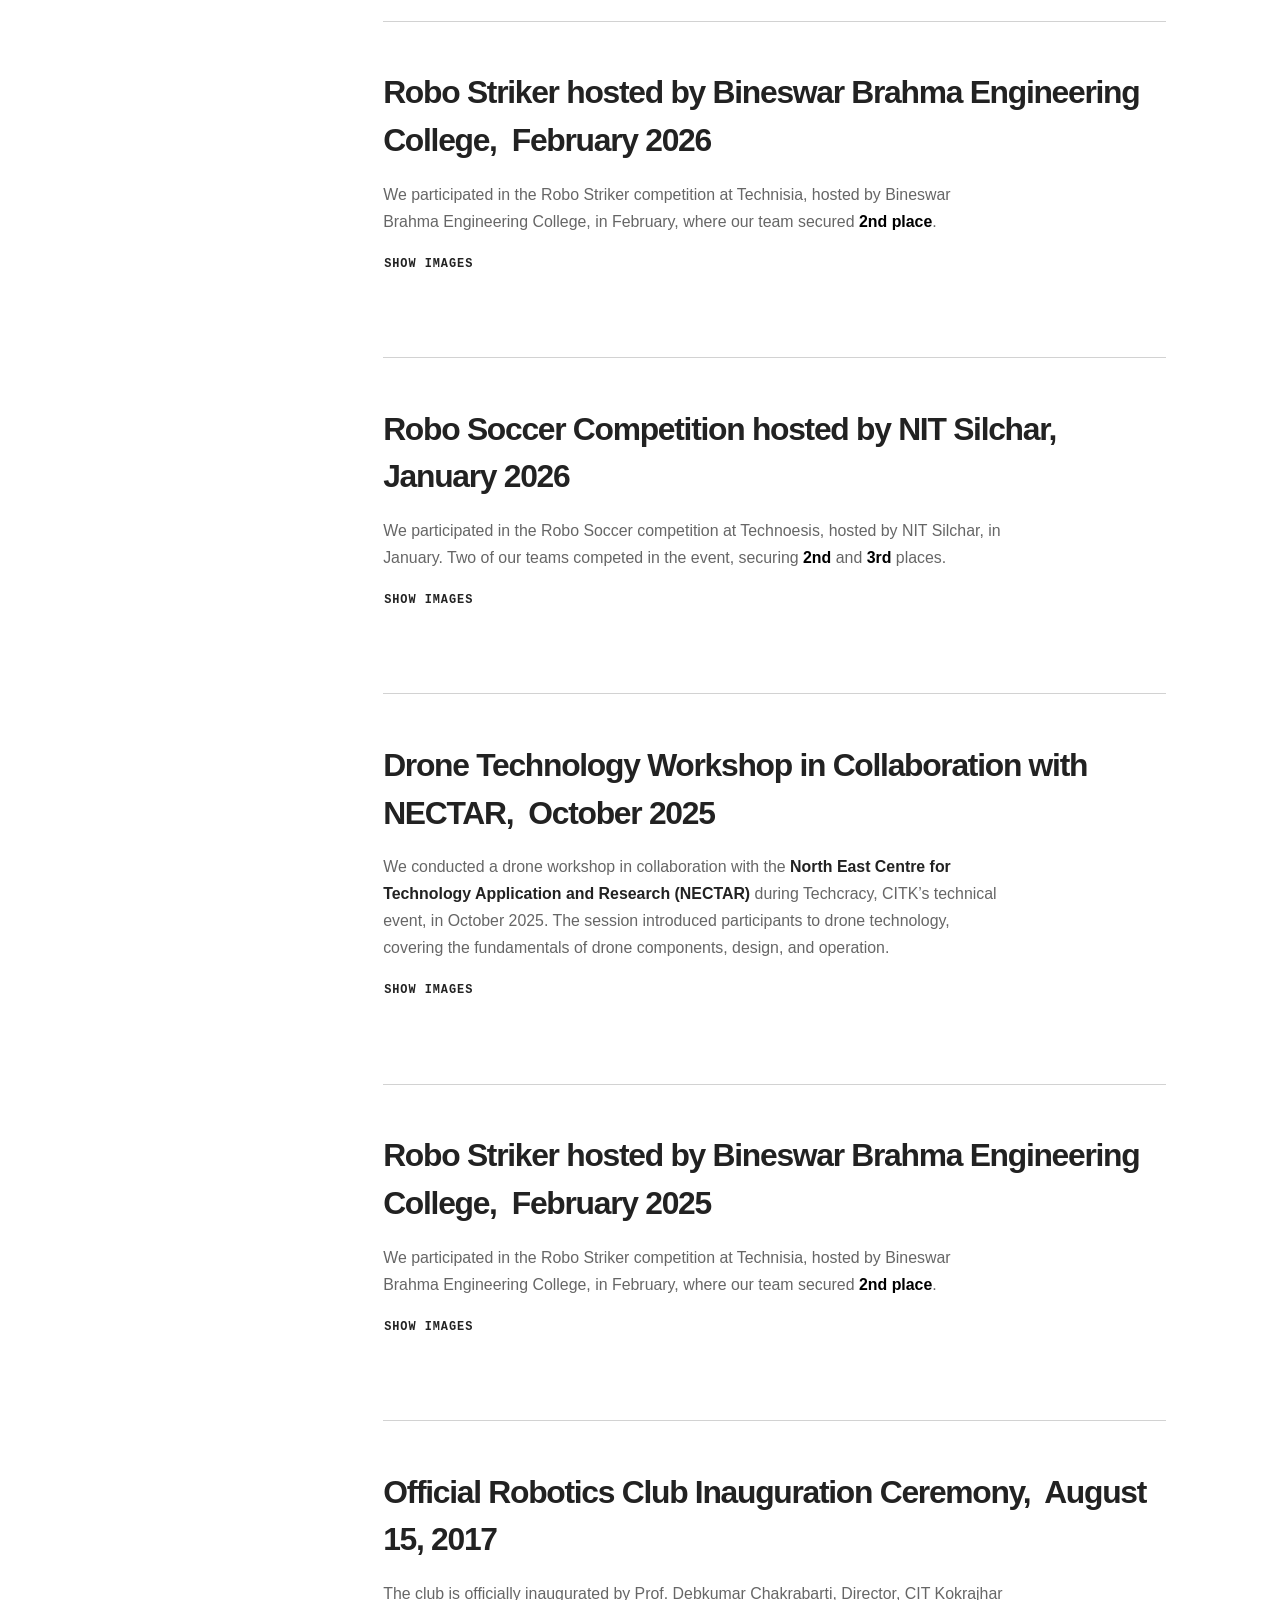
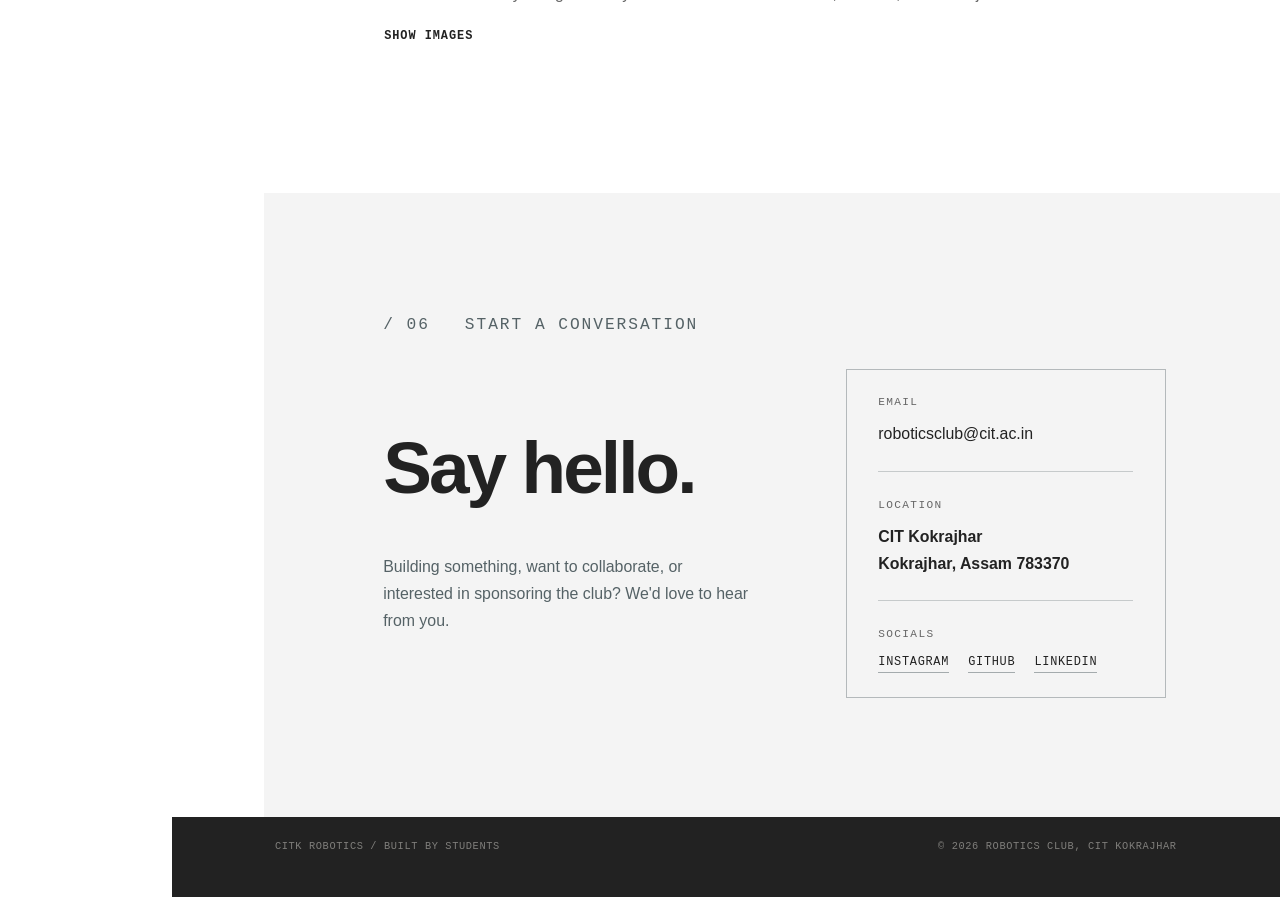
==== commit b6fbc1eb: "update: team photos" ====
--- a/index.html
+++ b/index.html
@@ -182,7 +182,7 @@
 								<p>Treasury - Coordinator</p>
 							</article>
 							<article>
-								<img class="team-photo" src="images/team/jaikhlong_narzary.jpg"
+								<img class="team-photo" src="images/team/jaikhlong_narzari.jpg"
 									alt="Jaikhlong Narzari" />
 								<h3>Jaikhlong Narzari</h3>
 								<p>Treasury &amp; Club Representative</p>
@@ -209,7 +209,7 @@
 								<p>Social Media &amp; PR</p>
 							</article>
 							<article>
-								<img class="team-photo" src="images/shit.jpg" alt="Bhumshrang Narzary" />
+								<img class="team-photo" src="images/team/bhumshrang.jpg" alt="Bhumshrang Narzary" />
 								<h3>Bhumshrang Narzary</h3>
 								<p>Social Media &amp; PR</p>
 							</article>
